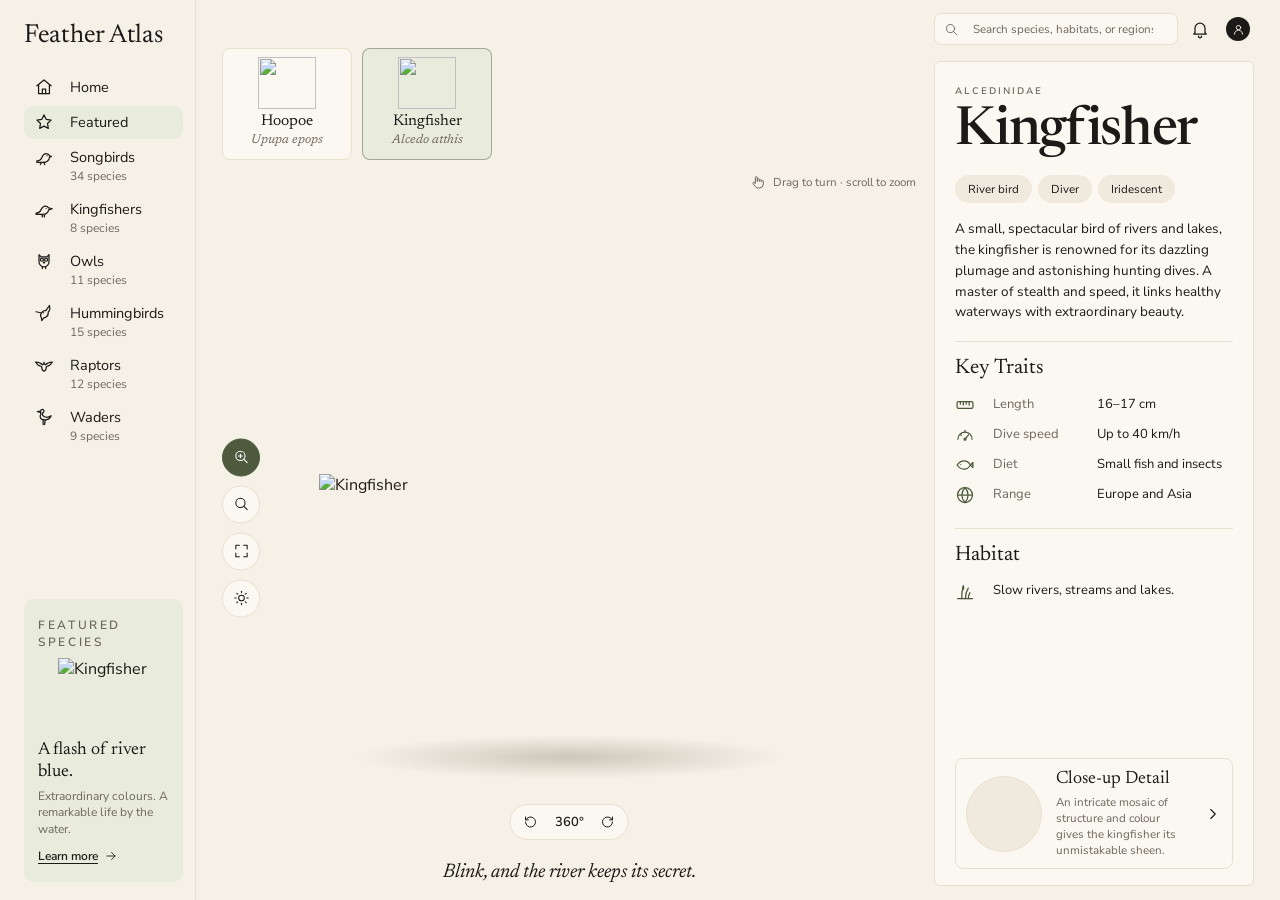
==== index.html @ 92226c31 "Add Feather Atlas: interactive 3D bird field guide hero Single standalone index.html with Hoopoe and" ====
<!doctype html>
<html lang="en">
<head>
<meta charset="utf-8">
<meta name="viewport" content="width=device-width, initial-scale=1, viewport-fit=cover">
<title>Feather Atlas</title>
<meta name="description" content="Feather Atlas — an interactive 3D field guide to the hoopoe and the kingfisher.">
<link rel="preconnect" href="https://fonts.googleapis.com">
<link rel="preconnect" href="https://fonts.gstatic.com" crossorigin>
<link rel="preconnect" href="https://d8j0ntlcm91z4.cloudfront.net" crossorigin>
<link rel="stylesheet" href="https://fonts.googleapis.com/css2?family=Newsreader:ital,opsz,wght@0,6..72,400;0,6..72,500;1,6..72,400&family=Nunito+Sans:opsz,wght@6..12,400;6..12,600;6..12,700&display=swap">
<script type="importmap">
{
  "imports": {
    "three": "https://cdn.jsdelivr.net/npm/three@0.170.0/build/three.module.js",
    "three/addons/": "https://cdn.jsdelivr.net/npm/three@0.170.0/examples/jsm/"
  }
}
</script>
<style>
:root{
  --bg:#f6f1e7; --panel:#fbf8f1; --line:#e7e0d1; --ink:#1b1a17; --muted:#6d685d;
  --sage:#4d5a3d; --sage-ink:#ffffff; --sage-tint:#e9ebdc; --chip:#efeadd; --shadow:60,48,28;
  --ease:cubic-bezier(.22,.8,.24,1);
  --serif:"Newsreader","Iowan Old Style",Georgia,serif;
  --sans:"Nunito Sans","Segoe UI",system-ui,sans-serif;
}
.hero[data-light="dusk"]{
  --bg:#14170f; --panel:#1b1f15; --line:#2d3324; --ink:#f2ecdf; --muted:#a8a392;
  --sage:#a9b98a; --sage-ink:#14170f; --sage-tint:#283020; --chip:#262b1d; --shadow:0,0,0;
}
*,*::before,*::after{box-sizing:border-box}
html,body{height:100%;margin:0}
body{
  overflow:hidden;background:var(--bg);color:var(--ink);font-family:var(--sans);
  -webkit-font-smoothing:antialiased;-moz-osx-font-smoothing:grayscale;text-rendering:optimizeLegibility;
  transition:background-color .6s;
}
body.dusk{background:#14170f}
h1,h2,h3,p,ul{margin:0}
button{font:inherit;color:inherit;background:none;border:0;padding:0;cursor:pointer;-webkit-tap-highlight-color:transparent}
a{color:inherit}
:focus-visible{outline:2px solid var(--sage);outline-offset:2px}
.sr-only{position:absolute;width:1px;height:1px;overflow:hidden;clip:rect(0 0 0 0);white-space:nowrap}
.ic{width:20px;height:20px;flex:none;fill:none;stroke:currentColor;stroke-width:1.5;stroke-linecap:round;stroke-linejoin:round}
.eyebrow{font-size:9.5px;letter-spacing:.22em;text-transform:uppercase;color:var(--muted);font-weight:600}

/* ---------- Hero grid ---------- */
.hero{
  position:relative;height:100vh;height:100dvh;overflow:hidden;
  display:grid;grid-template-columns:196px minmax(0,1fr) clamp(300px,27vw,356px);
  background:var(--bg);color:var(--ink);transition:background-color .6s,color .6s;
}
#gl{position:absolute;inset:0;width:100%;height:100%;display:block;z-index:5;pointer-events:none}

/* ---------- Sidebar ---------- */
.side{
  display:flex;flex-direction:column;min-height:0;overflow:hidden;
  padding:22px 12px 18px 24px;border-right:1px solid var(--line);
  transition:opacity .5s var(--ease),transform .5s var(--ease),border-color .6s;
}
.brand{font-family:var(--serif);font-size:26px;letter-spacing:-.01em;line-height:1.1;font-weight:400}
.nav{list-style:none;padding:0;margin:20px 0 12px;display:grid;gap:2px}
.nav button{
  display:flex;gap:16px;align-items:flex-start;width:100%;padding:7px 10px;border-radius:10px;
  font-size:14.5px;line-height:1.25;text-align:left;transition:background-color .2s;
}
.nav button:hover{background:var(--chip)}
.nav button[aria-current="page"]{background:var(--sage-tint)}
.nav .ic{margin-top:-1px}
.nav small{display:block;font-size:12px;color:var(--muted);margin-top:3px}
.feat{margin-top:auto;background:var(--sage-tint);border-radius:10px;padding:14px 14px 16px;transition:background-color .6s}
.feat img{display:block;width:92px;height:76px;object-fit:contain;margin:8px auto 6px}
.feat h3{font-family:var(--serif);font-weight:400;font-size:18px;line-height:1.2;margin-top:6px}
.feat p{font-size:12px;color:var(--muted);line-height:1.4;margin-top:4px}
.feat a{display:inline-flex;align-items:center;gap:6px;margin-top:10px;font-size:12px;font-weight:600;text-decoration:underline;text-underline-offset:3px}
.feat a .ic{width:14px;height:14px}

/* ---------- Centre ---------- */
.main{display:grid;grid-template-rows:auto minmax(0,1fr);padding:48px 18px 14px 26px;min-width:0;min-height:0}
.tabs{display:flex;gap:10px;transition:opacity .5s var(--ease),transform .5s var(--ease)}
.tab{
  width:130px;padding:8px 8px 11px;display:grid;justify-items:center;text-align:center;
  background:var(--panel);border:1px solid var(--line);border-radius:8px;
  transition:transform .3s var(--ease),background-color .6s,border-color .3s;
}
.tab:hover{transform:translateY(-2px)}
.tab img{width:58px;height:52px;object-fit:contain}
.tab .nm{font-family:var(--serif);font-size:15.5px;line-height:1.2;margin-top:4px}
.tab .lt{font-family:var(--serif);font-style:italic;font-size:12.5px;line-height:1.3;color:var(--muted)}
.tab[aria-selected="true"]{background:var(--sage-tint);border-color:color-mix(in srgb,var(--sage) 45%,transparent)}

#stage{
  position:relative;min-height:0;margin-top:10px;touch-action:none;cursor:grab;
  user-select:none;-webkit-user-select:none;
}
#stage.grabbing{cursor:grabbing}
.ground{
  position:absolute;left:50%;bottom:15%;width:min(62%,460px);height:44px;pointer-events:none;
  transform:translateX(-50%);background:radial-gradient(closest-side,rgba(var(--shadow),.22),transparent);
  transition:opacity .45s var(--ease),transform .45s var(--ease);
}
#stage.switching .ground{opacity:0;transform:translateX(-50%) scaleX(.4)}
.loader{
  position:absolute;left:50%;top:44%;transform:translate(-50%,-50%);display:grid;justify-items:center;gap:12px;
  font-size:12.5px;color:var(--muted);white-space:nowrap;opacity:0;transition:opacity .4s;pointer-events:none;
}
.loader.show{opacity:1}
.ring{width:30px;height:30px;border-radius:50%;border:1.5px solid var(--line);border-top-color:var(--sage);animation:spin 1s linear infinite}
@keyframes spin{to{transform:rotate(360deg)}}
.fallback{
  position:absolute;left:50%;top:44%;transform:translate(-50%,-50%);width:min(72%,520px);max-height:72%;
  object-fit:contain;display:none;pointer-events:none;
}
.fallback.show{display:block}
.hint{
  position:absolute;top:4px;right:0;z-index:6;display:flex;align-items:center;gap:7px;
  font-size:11.5px;color:var(--muted);pointer-events:none;transition:opacity .6s;
}
.hint .ic{width:16px;height:16px}
.hint.gone{opacity:0}
.rail{position:absolute;left:0;top:50%;transform:translateY(-50%);z-index:6;display:grid;gap:9px}
.rbtn{
  width:38px;height:38px;border-radius:50%;display:grid;place-items:center;
  background:var(--panel);border:1px solid var(--line);
  transition:background-color .25s,border-color .25s,color .25s,transform .15s;
}
.rbtn .ic{width:17px;height:17px}
.rbtn:hover{border-color:var(--sage)}
.rbtn:active{transform:scale(.92)}
.rbtn.on{background:var(--sage);border-color:var(--sage);color:var(--sage-ink)}
.turn{
  position:absolute;bottom:46px;left:50%;transform:translateX(-50%);z-index:6;
  display:flex;align-items:center;gap:2px;padding:3px 6px;font-size:13px;
  background:var(--panel);border:1px solid var(--line);border-radius:999px;
  transition:background-color .6s,border-color .6s;
}
.turn button{height:28px;min-width:28px;padding:0 6px;border-radius:999px;display:grid;place-items:center;transition:background-color .2s}
.turn button:hover{background:var(--chip)}
.turn .ic{width:16px;height:16px}
.turn .deg{font-weight:600;font-variant-numeric:tabular-nums;padding:0 8px}
.caption{
  position:absolute;bottom:0;left:50%;transform:translateX(-50%);z-index:6;width:max-content;max-width:100%;
  font-family:var(--serif);font-style:italic;font-size:clamp(16px,1.55vw,20px);line-height:1.3;
  text-align:center;text-wrap:balance;pointer-events:none;
}

/* ---------- Right column ---------- */
.info{
  display:grid;grid-template-rows:auto minmax(0,1fr);gap:16px;padding:13px 26px 14px 0;min-width:0;min-height:0;
  transition:opacity .5s var(--ease),transform .5s var(--ease);
}
.topbar{display:flex;align-items:center;gap:6px}
.mini-brand{display:none}
.search{
  flex:1;min-width:0;height:32px;display:flex;align-items:center;gap:8px;padding:0 10px 0 4px;
  background:var(--panel);border:1px solid var(--line);border-radius:8px;transition:background-color .6s,border-color .25s;
}
.search:focus-within{border-color:var(--sage)}
.search-btn{width:24px;height:24px;display:grid;place-items:center;color:var(--muted);flex:none;border-radius:50%}
.search-btn .ic{width:15px;height:15px}
.search input{flex:1;min-width:0;border:0;background:none;outline:none;font:inherit;font-size:11.5px;color:var(--ink)}
.search input::placeholder{color:var(--muted)}
.ibtn{width:32px;height:32px;flex:none;border-radius:50%;display:grid;place-items:center;transition:background-color .2s}
.ibtn:hover{background:var(--chip)}
.avatar{width:24px;height:24px;border-radius:50%;display:grid;place-items:center;background:var(--ink);color:var(--bg);transition:background-color .6s,color .6s}
.avatar .ic{width:15px;height:15px}

.card{
  display:flex;flex-direction:column;min-height:0;overflow-y:auto;overscroll-behavior:contain;
  scrollbar-width:thin;scrollbar-color:var(--line) transparent;
  background:var(--panel);border:1px solid var(--line);border-radius:6px;padding:22px 20px 16px;
  transition:background-color .6s,border-color .6s;
}
.card::-webkit-scrollbar{width:6px}
.card::-webkit-scrollbar-thumb{background:var(--line);border-radius:6px}
.card article{flex:1 0 auto;display:flex;flex-direction:column;outline:none}
.card h1{font-family:var(--serif);font-weight:500;font-size:clamp(40px,4.2vw,54px);line-height:1;letter-spacing:-.025em;margin-top:8px}
.tags{display:flex;flex-wrap:wrap;gap:6px;margin-top:16px}
.tags span{font-size:11.5px;padding:6px 13px;border-radius:999px;background:var(--chip);transition:background-color .6s}
.desc{font-size:13.5px;line-height:1.55;text-wrap:pretty;margin-top:16px}
.card h2{font-family:var(--serif);font-weight:400;font-size:21px;line-height:1.2;border-top:1px solid var(--line);padding-top:14px;margin:18px 0 8px}
.trait{display:grid;grid-template-columns:22px 88px 1fr;gap:16px;align-items:center;font-size:13px;line-height:1.35;padding:5px 0}
.trait .ic{color:var(--sage)}
.trait .lbl{color:var(--muted)}
.trait.habitat{grid-template-columns:22px 1fr;margin-bottom:18px}
.closeup{
  margin-top:auto;display:grid;grid-template-columns:76px 1fr 18px;gap:14px;align-items:center;width:100%;
  padding:10px;border:1px solid var(--line);border-radius:8px;text-align:left;
  transition:border-color .25s,background-color .25s;
}
.closeup:hover,.closeup[aria-pressed="true"]{border-color:var(--sage);background:var(--sage-tint)}
.lens{width:76px;height:76px;border-radius:50%;background-color:var(--chip);background-size:520%;background-repeat:no-repeat;border:1px solid var(--line)}
.closeup strong{display:block;font-family:var(--serif);font-weight:400;font-size:18px;line-height:1.2}
.closeup small{display:block;font-size:11.5px;line-height:1.4;color:var(--muted);margin-top:3px}
.closeup > .ic{width:18px;height:18px;transition:transform .4s var(--ease)}
.closeup[aria-pressed="true"] > .ic{transform:rotate(180deg)}

/* ---------- Focus mode ---------- */
.hero.focus .side{opacity:0;transform:translateX(-24px);pointer-events:none}
.hero.focus .info{opacity:0;transform:translateX(24px);pointer-events:none}
.hero.focus .tabs{opacity:0;transform:translateY(-16px);pointer-events:none}

/* ---------- Short desktop ---------- */
@media (max-height:620px) and (min-width:1101px){
  .side{padding-top:14px}
  .nav{margin:12px 0 8px}
  .nav button{padding:5px 10px}
  .main{padding-top:22px}
  .feat img,.feat p{display:none}
}

/* ---------- Tablet ---------- */
@media (max-width:1100px){
  .hero{grid-template-columns:minmax(0,1fr) clamp(280px,36vw,340px)}
  .side{display:none}
  .main{padding-left:20px}
}

/* ---------- Phone ---------- */
@media (max-width:760px){
  .hero{display:flex;flex-direction:column}
  .info{display:contents}
  .topbar{order:1;position:relative;padding:10px 14px 0;transition:opacity .5s var(--ease)}
  .mini-brand{display:block;margin-right:auto;font-family:var(--serif);font-size:21px;letter-spacing:-.01em;white-space:nowrap}
  .search{flex:none;width:32px;padding:0;justify-content:center;border-radius:50%}
  .search input{display:none}
  .topbar.search-open .search{position:absolute;top:10px;left:14px;right:14px;width:auto;z-index:8;justify-content:flex-start;padding:0 10px 0 4px;border-radius:8px}
  .topbar.search-open .search input{display:block}
  .main{order:2;flex:1;padding:10px 14px 6px}
  .tabs{display:grid;grid-template-columns:1fr 1fr}
  .tab{width:auto;grid-template-columns:44px minmax(0,1fr);column-gap:10px;justify-items:start;align-items:center;text-align:left;padding:6px 10px}
  .tab img{width:44px;height:40px;grid-row:span 2}
  .tab .nm{font-size:15px;margin-top:0;align-self:end}
  .tab .lt{font-size:12px;align-self:start}
  .rail{gap:7px}
  .rbtn{width:34px;height:34px}
  .turn{bottom:30px}
  .caption{font-size:15px}
  .hint{display:none}
  .ground{bottom:17%;height:30px}
  .card{
    order:3;position:relative;z-index:7;flex:none;max-height:40dvh;
    border-width:1px 0 0;border-radius:16px 16px 0 0;
    padding:14px 16px calc(14px + env(safe-area-inset-bottom));
    transition:max-height .5s var(--ease),padding .5s var(--ease),transform .5s var(--ease),opacity .4s,background-color .6s,border-color .6s;
  }
  .card h1{font-size:34px}
  .card h2{font-size:19px}
  .hero.focus .topbar{opacity:0;pointer-events:none}
  .hero.focus .card{max-height:0;padding-top:0;padding-bottom:0;transform:translateY(40px);opacity:0;pointer-events:none}
}

@media (prefers-reduced-motion:reduce){
  *,*::before,*::after{animation-duration:.001ms!important;animation-iteration-count:1!important;transition-duration:.001ms!important;transition-delay:0s!important}
}
</style>
</head>
<body>

<svg width="0" height="0" style="position:absolute" aria-hidden="true" focusable="false">
  <defs>
    <symbol id="i-home" viewBox="0 0 24 24"><path d="M3.5 10.5 12 3.5l8.5 7"/><path d="M5.5 9v11h13V9"/><path d="M10 20v-5.5h4V20"/></symbol>
    <symbol id="i-star" viewBox="0 0 24 24"><path d="m12 3.5 2.6 5.3 5.9.9-4.3 4.1 1 5.8L12 16.9l-5.2 2.7 1-5.8-4.3-4.1 5.9-.9z"/></symbol>
    <symbol id="i-songbird" viewBox="0 0 24 24"><path d="M3.5 16.5c3 0 5-1.6 6-4 .9-2.2 2.4-4.5 5.3-4.5 2 0 3.3 1.1 3.9 2.6L21 11.4l-2.3.8c-.4 3.6-3.5 6.3-7.7 6.3H3.5z"/><path d="M9 18.5 7.5 21"/><path d="m12 18.5.8 2.5"/><path d="M15.6 10.4h.01"/></symbol>
    <symbol id="i-kingfisher" viewBox="0 0 24 24"><path d="M2.5 17c2.6 0 4.6-1.1 5.6-3.4C9.2 11 11 8.6 13.8 8.6c1.6 0 2.9.8 3.6 2.1l4.6 1-4.4 1.4c-.6 3.2-3.3 5.4-7.4 5.4H2.5z"/><path d="M14.6 11.2h.01"/><path d="M10 19.5v2"/><path d="M12.5 19.5v2"/></symbol>
    <symbol id="i-owl" viewBox="0 0 24 24"><path d="M6 4.5 8.5 7h7L18 4.5V13a6 6 0 0 1-12 0z"/><circle cx="9.5" cy="10.5" r="1.8"/><circle cx="14.5" cy="10.5" r="1.8"/><path d="m11.2 13.4.8 1.1.8-1.1"/><path d="M10 21v-2"/><path d="M14 21v-2"/></symbol>
    <symbol id="i-humming" viewBox="0 0 24 24"><path d="M2.5 10.5 9 12"/><path d="M9 12c1-2.1 3-3.3 5.2-2.8L18.5 3c.9 3 .4 6-1.4 8.1.2 3.2-1.7 6-5.6 7l-2.2 3-.4-3.4C7.6 16.5 7.6 13.6 9 12z"/><path d="M11.5 11.6h.01"/></symbol>
    <symbol id="i-raptor" viewBox="0 0 24 24"><path d="M2 8.5c3.2 0 6.2 1.1 8.2 3.2L12 10.5l1.8 1.2c2-2.1 5-3.2 8.2-3.2-1.4 2.8-4 4.8-7 5.3l-1 4.2-2 1.5-2-1.5-1-4.2c-3-.5-5.6-2.5-7-5.3z"/><path d="M12 10.5V8.5"/></symbol>
    <symbol id="i-wader" viewBox="0 0 24 24"><path d="M8 4.8 4 5.6l4 .9"/><path d="M8 4.8a2 2 0 1 1 2.6 1.9c-1 1.6-.6 3.3 1 4.5 2.6 1.8 6 1.4 8.9-.7-1.2 3.3-3.9 5-7.5 5-3.3 0-5.6-1.8-5.6-4.3 0-1.6 1.2-2.7.6-4.4"/><path d="M11 15.5V21"/><path d="m13.5 15.8-.8 5.2"/></symbol>
    <symbol id="i-arrow" viewBox="0 0 24 24"><path d="M5 12h14"/><path d="m13 6 6 6-6 6"/></symbol>
    <symbol id="i-hand" viewBox="0 0 24 24"><path d="M8 13V5.5a1.5 1.5 0 0 1 3 0V11"/><path d="M11 10V8.5a1.5 1.5 0 0 1 3 0V11"/><path d="M14 10a1.5 1.5 0 0 1 3 0v1.5"/><path d="M17 11a1.5 1.5 0 0 1 3 0v4a6 6 0 0 1-6 6h-1.6a6 6 0 0 1-4.8-2.4l-3-4.1a1.5 1.5 0 0 1 2.3-1.9L8 14.5"/></symbol>
    <symbol id="i-zoomin" viewBox="0 0 24 24"><circle cx="10.5" cy="10.5" r="6.5"/><path d="m20 20-4.9-4.9"/><path d="M10.5 7.8v5.4"/><path d="M7.8 10.5h5.4"/></symbol>
    <symbol id="i-search" viewBox="0 0 24 24"><circle cx="10.5" cy="10.5" r="6.5"/><path d="m20 20-4.9-4.9"/></symbol>
    <symbol id="i-expand" viewBox="0 0 24 24"><path d="M4 9V4h5"/><path d="M15 4h5v5"/><path d="M20 15v5h-5"/><path d="M9 20H4v-5"/></symbol>
    <symbol id="i-sun" viewBox="0 0 24 24"><circle cx="12" cy="12" r="4"/><path d="M12 2.5v2"/><path d="M12 19.5v2"/><path d="M2.5 12h2"/><path d="M19.5 12h2"/><path d="m5.3 5.3 1.4 1.4"/><path d="m17.3 17.3 1.4 1.4"/><path d="m5.3 18.7 1.4-1.4"/><path d="m17.3 6.7 1.4-1.4"/></symbol>
    <symbol id="i-ccw" viewBox="0 0 24 24"><path d="M4.5 12a7.5 7.5 0 1 0 2.2-5.3L4.5 8.8"/><path d="M4.5 4.5v4.3h4.3"/></symbol>
    <symbol id="i-cw" viewBox="0 0 24 24"><path d="M19.5 12a7.5 7.5 0 1 1-2.2-5.3l2.2 2.1"/><path d="M19.5 4.5v4.3h-4.3"/></symbol>
    <symbol id="i-bell" viewBox="0 0 24 24"><path d="M6 16.5V11a6 6 0 0 1 12 0v5.5l1.5 1.5h-15z"/><path d="M10 20.5a2 2 0 0 0 4 0"/></symbol>
    <symbol id="i-user" viewBox="0 0 24 24"><circle cx="12" cy="9" r="3.5"/><path d="M5.5 19.5a6.5 6.5 0 0 1 13 0"/></symbol>
    <symbol id="i-ruler" viewBox="0 0 24 24"><rect x="2.5" y="8" width="19" height="8" rx="1.5"/><path d="M6.5 8v3"/><path d="M10 8v4"/><path d="M13.5 8v3"/><path d="M17 8v4"/></symbol>
    <symbol id="i-wing" viewBox="0 0 24 24"><path d="M3 17.5c4.3-.9 7.3-3.8 9.3-8.6C13.9 5.2 16.6 3.6 21 3c-.3 6.2-2.8 11.3-7.8 13.8-3.3 1.6-6.8 1.6-10.2.7z"/><path d="M8.5 16.2c2.6-1.2 5-3.4 6.8-6.6"/><path d="M12.5 15c1.5-1 2.8-2.4 3.8-4"/></symbol>
    <symbol id="i-fish" viewBox="0 0 24 24"><path d="M2.5 12c2.4-3.4 5.4-5 8.5-5s5.6 1.6 7.5 5c-1.9 3.4-4.4 5-7.5 5s-6.1-1.6-8.5-5z"/><path d="m18.5 12 3-3v6z"/><path d="M7 11.5h.01"/></symbol>
    <symbol id="i-globe" viewBox="0 0 24 24"><circle cx="12" cy="12" r="9"/><path d="M3 12h18"/><path d="M12 3c2.4 2.6 3.7 5.6 3.7 9s-1.3 6.4-3.7 9c-2.4-2.6-3.7-5.6-3.7-9S9.6 5.6 12 3z"/></symbol>
    <symbol id="i-gauge" viewBox="0 0 24 24"><path d="M3.5 17a8.5 8.5 0 1 1 17 0"/><path d="m12 17 4.2-5.2"/><circle cx="12" cy="17" r="1.2"/><path d="M6.5 11.5 7.6 12.4"/><path d="M12 6.5V8"/></symbol>
    <symbol id="i-reed" viewBox="0 0 24 24"><path d="M8 21c0-5.8.6-10.6 2-15"/><path d="M10 6c-.8 1.5-1.1 3-.8 4.5 1.1-.8 1.6-2.6.8-4.5z"/><path d="M12.5 21c0-4.8 1-8.6 3.4-12.5"/><path d="M16 21c0-2.6.6-4.7 2-7"/><path d="M3 21h18"/></symbol>
    <symbol id="i-chev" viewBox="0 0 24 24"><path d="m9 6 6 6-6 6"/></symbol>
  </defs>
</svg>

<main class="hero" id="hero" data-light="day">
  <canvas id="gl" aria-hidden="true"></canvas>

  <aside class="side" aria-label="Field guide sections">
    <div class="brand">Feather Atlas</div>
    <nav aria-label="Bird groups">
      <ul class="nav">
        <li><button type="button"><svg class="ic" aria-hidden="true"><use href="#i-home"/></svg><span>Home</span></button></li>
        <li><button type="button" aria-current="page"><svg class="ic" aria-hidden="true"><use href="#i-star"/></svg><span>Featured</span></button></li>
        <li><button type="button"><svg class="ic" aria-hidden="true"><use href="#i-songbird"/></svg><span>Songbirds<small>34 species</small></span></button></li>
        <li><button type="button"><svg class="ic" aria-hidden="true"><use href="#i-kingfisher"/></svg><span>Kingfishers<small>8 species</small></span></button></li>
        <li><button type="button"><svg class="ic" aria-hidden="true"><use href="#i-owl"/></svg><span>Owls<small>11 species</small></span></button></li>
        <li><button type="button"><svg class="ic" aria-hidden="true"><use href="#i-humming"/></svg><span>Hummingbirds<small>15 species</small></span></button></li>
        <li><button type="button"><svg class="ic" aria-hidden="true"><use href="#i-raptor"/></svg><span>Raptors<small>12 species</small></span></button></li>
        <li><button type="button"><svg class="ic" aria-hidden="true"><use href="#i-wader"/></svg><span>Waders<small>9 species</small></span></button></li>
      </ul>
    </nav>
    <div class="feat">
      <p class="eyebrow">Featured species</p>
      <img id="featImg" src="" alt="" width="92" height="76" decoding="async">
      <h3 id="featTitle"></h3>
      <p id="featText"></p>
      <a href="#detail" id="learnMore">Learn more <svg class="ic" aria-hidden="true"><use href="#i-arrow"/></svg></a>
    </div>
  </aside>

  <section class="main" aria-label="Specimen viewer">
    <div class="tabs" role="tablist" aria-label="Featured birds" id="tabs"></div>
    <div id="stage" tabindex="0" role="group" aria-roledescription="3D specimen viewer"
         aria-label="3D bird model. Drag or use the arrow keys to turn it, scroll, pinch or press plus and minus to zoom, double-click or press 0 to reset the view.">
      <div class="ground" aria-hidden="true"></div>
      <div class="loader" id="loader" role="status"><span class="ring" aria-hidden="true"></span><span>Preparing the specimen…</span></div>
      <img class="fallback" id="fallback" src="" alt="">
      <div class="hint" id="hint" aria-hidden="true"><svg class="ic"><use href="#i-hand"/></svg>Drag to turn · scroll to zoom</div>
      <div class="rail">
        <button type="button" class="rbtn" id="zin" aria-label="Zoom in" aria-pressed="true"><svg class="ic" aria-hidden="true"><use href="#i-zoomin"/></svg></button>
        <button type="button" class="rbtn" id="zout" aria-label="Zoom out" aria-pressed="false"><svg class="ic" aria-hidden="true"><use href="#i-search"/></svg></button>
        <button type="button" class="rbtn" id="expand" aria-label="Expand specimen view" aria-pressed="false"><svg class="ic" aria-hidden="true"><use href="#i-expand"/></svg></button>
        <button type="button" class="rbtn" id="light" aria-label="Dusk lighting" aria-pressed="false"><svg class="ic" aria-hidden="true"><use href="#i-sun"/></svg></button>
      </div>
      <div class="turn" role="group" aria-label="Turn the specimen">
        <button type="button" id="turnL" aria-label="Turn left 90 degrees"><svg class="ic" aria-hidden="true"><use href="#i-ccw"/></svg></button>
        <button type="button" id="turn360" class="deg" aria-label="Spin a full 360 degrees">360°</button>
        <button type="button" id="turnR" aria-label="Turn right 90 degrees"><svg class="ic" aria-hidden="true"><use href="#i-cw"/></svg></button>
      </div>
      <p class="caption" id="caption"></p>
    </div>
  </section>

  <section class="info" aria-label="Species details">
    <div class="topbar" id="topbar">
      <span class="mini-brand">Feather Atlas</span>
      <div class="search" role="search">
        <button type="button" class="search-btn" id="searchBtn" aria-label="Search"><svg class="ic" aria-hidden="true"><use href="#i-search"/></svg></button>
        <input id="q" type="search" placeholder="Search species, habitats, or regions…" aria-label="Search species, habitats, or regions" autocomplete="off">
      </div>
      <button type="button" class="ibtn" aria-label="Notifications"><svg class="ic" aria-hidden="true"><use href="#i-bell"/></svg></button>
      <button type="button" class="ibtn" aria-label="Account"><span class="avatar"><svg class="ic" aria-hidden="true"><use href="#i-user"/></svg></span></button>
    </div>
    <div class="card" id="card">
      <article id="detail" aria-live="polite" tabindex="-1"></article>
    </div>
  </section>
</main>

<script type="module">
const CDN = 'https://d8j0ntlcm91z4.cloudfront.net/user_38xzZboKViGWJOttwIXH07lWA1P/';
const BIRDS = [
  {
    name: 'Hoopoe', latin: 'Upupa epops', family: 'Upupidae',
    tags: ['Ground forager', 'Crested', 'Migrant'],
    desc: 'Unmistakable in cinnamon, black and white, the hoopoe walks open ground probing for grubs with its long curved bill. It lifts its crest into a fan when it lands or takes fright, and flies on broad wings with a loose, butterfly-like beat.',
    traits: [['ruler', 'Length', '25–29 cm'], ['wing', 'Wingspan', '44–48 cm'], ['fish', 'Diet', 'Insects, larvae and grubs'], ['globe', 'Range', 'Europe, Asia and Africa']],
    habitat: 'Orchards, vineyards and dry grassland.',
    caption: 'A crown raised, and the orchard takes notice.',
    closeup: 'Every crest feather ends in a black tip, so the raised fan reads like a row of signal flags.',
    lens: '62% 22%',
    featTitle: 'A crown of cinnamon.',
    featText: 'Bold bars on broad wings. A call you hear before you see it.',
    png: CDN + 'hf_20261004_073256_21ed095c-d038-4ab5-87b7-b44e527ec449.png',
    glb: CDN + 'hf_20261004_073347_06b339a7-70bc-4ecd-9e72-1a4143264da9.glb',
  },
  {
    name: 'Kingfisher', latin: 'Alcedo atthis', family: 'Alcedinidae',
    tags: ['River bird', 'Diver', 'Iridescent'],
    desc: 'A small, spectacular bird of rivers and lakes, the kingfisher is renowned for its dazzling plumage and astonishing hunting dives. A master of stealth and speed, it links healthy waterways with extraordinary beauty.',
    traits: [['ruler', 'Length', '16–17 cm'], ['gauge', 'Dive speed', 'Up to 40 km/h'], ['fish', 'Diet', 'Small fish and insects'], ['globe', 'Range', 'Europe and Asia']],
    habitat: 'Slow rivers, streams and lakes.',
    caption: 'Blink, and the river keeps its secret.',
    closeup: 'An intricate mosaic of structure and colour gives the kingfisher its unmistakable sheen.',
    lens: '24% 30%',
    featTitle: 'A flash of river blue.',
    featText: 'Extraordinary colours. A remarkable life by the water.',
    png: CDN + 'hf_20261004_073256_f9e3e60d-acdc-4925-b393-c4ce14b28711.png',
    glb: CDN + 'hf_20261004_073345_12721630-c589-442f-8884-e4a445cd8980.glb',
  },
];

const $ = (s) => document.querySelector(s);
const hero = $('#hero'), stage = $('#stage'), article = $('#detail'), tabsEl = $('#tabs');
const loaderEl = $('#loader'), fallbackEl = $('#fallback'), hintEl = $('#hint'), captionEl = $('#caption');
const zinBtn = $('#zin'), zoutBtn = $('#zout'), expandBtn = $('#expand'), lightBtn = $('#light');
const reduceMQ = matchMedia('(prefers-reduced-motion: reduce)');
const reduced = () => reduceMQ.matches;
const EASE = 'cubic-bezier(.22,.8,.24,1)';
const DUR = 780;
const icon = (id) => `<svg class="ic" aria-hidden="true"><use href="#i-${id}"></use></svg>`;

let active = 1;
const S = {
  W: 1, H: 1, stageW: 1, cx: 0, cy: 0, px: 300, tcx: 0, tcy: 0, tpx: 300, measured: false,
  zoom: 1, zoomT: 1, vel: { x: 0, y: 0 }, turnQ: 0, pitchQ: 0, resetting: false, dragging: false,
  lastInteract: performance.now(), idle: 0, focus: false, dusk: false, transition: null,
};

/* ---------------- Content ---------------- */
tabsEl.innerHTML = BIRDS.map((b, i) => `
  <button type="button" class="tab" role="tab" id="tab-${i}" aria-controls="detail" aria-selected="${i === active}" tabindex="${i === active ? 0 : -1}">
    <img src="${b.png}" alt="" width="58" height="52" decoding="async"><span class="nm">${b.name}</span><span class="lt">${b.latin}</span>
  </button>`).join('');
const tabs = [...tabsEl.querySelectorAll('.tab')];

function renderInfo(i) {
  const b = BIRDS[i];
  article.setAttribute('aria-labelledby', `tab-${i}`);
  article.innerHTML = `
    <p class="eyebrow">${b.family}</p>
    <h1>${b.name}</h1>
    <div class="tags">${b.tags.map((t) => `<span>${t}</span>`).join('')}</div>
    <p class="desc">${b.desc}</p>
    <h2>Key Traits</h2>
    ${b.traits.map(([ic, l, v]) => `<div class="trait">${icon(ic)}<span class="lbl">${l}</span><span>${v}</span></div>`).join('')}
    <h2>Habitat</h2>
    <div class="trait habitat">${icon('reed')}<span>${b.habitat}</span></div>
    <button type="button" class="closeup" aria-pressed="${S.zoomT > 2.2}">
      <span class="lens" style="background-image:url('${b.png}');background-position:${b.lens}" aria-hidden="true"></span>
      <span><strong>Close-up Detail</strong><small>${b.closeup}</small></span>
      ${icon('chev')}
    </button>`;
  captionEl.textContent = b.caption;
  $('#featImg').src = b.png;
  $('#featImg').alt = b.name;
  $('#featTitle').textContent = b.featTitle;
  $('#featText').textContent = b.featText;
}

let swapToken = 0;
function swapInfo(i) {
  const tok = ++swapToken;
  if (reduced()) { renderInfo(i); syncButtons(); return; }
  for (const k of article.children) {
    k.getAnimations().forEach((a) => a.cancel());
    k.animate([{ opacity: 1, transform: 'none' }, { opacity: 0, transform: 'translateY(-6px)' }], { duration: 200, easing: 'ease-in', fill: 'forwards' });
  }
  captionEl.animate([{ opacity: 1 }, { opacity: 0 }], { duration: 200, easing: 'ease-in', fill: 'forwards' });
  setTimeout(() => {
    if (tok !== swapToken) return;
    renderInfo(i);
    syncButtons();
    [...article.children].forEach((k, n) => k.animate(
      [{ opacity: 0, transform: 'translateY(12px)' }, { opacity: 1, transform: 'none' }],
      { duration: 600, delay: n * 45, easing: EASE, fill: 'backwards' }));
    captionEl.getAnimations().forEach((a) => a.cancel());
    captionEl.animate([{ opacity: 0, transform: 'translate(-50%, 12px)' }, { opacity: 1, transform: 'translate(-50%, 0)' }], { duration: 600, easing: EASE });
  }, 200);
}

/* ---------------- UI state ---------------- */
function syncButtons() {
  const zi = S.zoomT >= 1;
  zinBtn.classList.toggle('on', zi); zinBtn.setAttribute('aria-pressed', zi);
  zoutBtn.classList.toggle('on', !zi); zoutBtn.setAttribute('aria-pressed', !zi);
  const cu = article.querySelector('.closeup');
  if (cu) cu.setAttribute('aria-pressed', S.zoomT > 2.2);
}
function setZoom(z) { S.zoomT = Math.min(3.4, Math.max(0.55, z)); syncButtons(); }
function interact() { S.lastInteract = performance.now(); hintEl.classList.add('gone'); }
function resetView() { S.resetting = true; S.turnQ = 0; S.pitchQ = 0; S.vel.x = S.vel.y = 0; setZoom(1); }

let glFailed = false, ready = false, rigs = null;
function updateStageUI() {
  const r = rigs && rigs[active];
  const failed = glFailed || (r && r.failed);
  const loading = !failed && (!r || !r.loaded);
  loaderEl.classList.toggle('show', loading);
  fallbackEl.classList.toggle('show', !!failed);
  if (failed) { fallbackEl.src = BIRDS[active].png; fallbackEl.alt = BIRDS[active].name; }
}

function measure() {
  const hr = hero.getBoundingClientRect(), sr = stage.getBoundingClientRect();
  S.W = Math.max(1, hr.width); S.H = Math.max(1, hr.height); S.stageW = Math.max(1, sr.width);
  if (S.focus) {
    S.tcx = S.W / 2; S.tcy = S.H * 0.5; S.tpx = Math.min(S.W * 0.5, S.H * 0.6) * 1.16;
  } else {
    S.tcx = sr.left - hr.left + sr.width / 2;
    S.tcy = sr.top - hr.top + sr.height * 0.44;
    S.tpx = Math.min(sr.width * 0.5, sr.height * 0.6) * 1.16;
  }
  S.tpx = Math.max(40, S.tpx);
  if (!S.measured) { S.cx = S.tcx; S.cy = S.tcy; S.px = S.tpx; S.measured = true; }
  if (onResize3D) onResize3D();
}
let onResize3D = null;

/* ---------------- Tabs ---------------- */
function select(i) {
  if (i === active) return;
  const prev = active, dir = Math.sign(i - prev);
  active = i;
  tabs.forEach((t, n) => { t.setAttribute('aria-selected', n === i); t.tabIndex = n === i ? 0 : -1; });
  S.turnQ = 0; S.pitchQ = 0; S.vel.x = S.vel.y = 0; S.resetting = false;
  setZoom(1);
  interact();
  swapInfo(i);
  if (ready) {
    const out = rigs[prev], inc = rigs[i];
    inc.spin.quaternion.copy(HOME);
    if (reduced()) { S.transition = null; stage.classList.remove('switching'); }
    else {
      const now = performance.now();
      S.transition = { from: prev, to: i, dir, outStart: now, inStart: inc.loaded || inc.failed ? now : null, bs: out.sc ?? 1, bx: out.x ?? 0, by: out.yaw ?? 0 };
      stage.classList.add('switching');
    }
    load(i);
  }
  updateStageUI();
}
tabs.forEach((t, n) => t.addEventListener('click', () => select(n)));
tabsEl.addEventListener('keydown', (e) => {
  const k = e.key; let n;
  if (k === 'ArrowRight') n = (active + 1) % tabs.length;
  else if (k === 'ArrowLeft') n = (active - 1 + tabs.length) % tabs.length;
  else if (k === 'Home') n = 0;
  else if (k === 'End') n = tabs.length - 1;
  else return;
  e.preventDefault(); select(n); tabs[n].focus();
});

/* ---------------- Controls ---------------- */
zinBtn.addEventListener('click', () => { interact(); setZoom(S.zoomT * 1.35); });
zoutBtn.addEventListener('click', () => { interact(); setZoom(S.zoomT / 1.35); });
function setFocus(on) {
  S.focus = on; hero.classList.toggle('focus', on); expandBtn.classList.toggle('on', on);
  expandBtn.setAttribute('aria-pressed', on); measure();
}
expandBtn.addEventListener('click', () => { interact(); setFocus(!S.focus); });
lightBtn.addEventListener('click', () => {
  interact(); S.dusk = !S.dusk;
  hero.dataset.light = S.dusk ? 'dusk' : 'day';
  document.body.classList.toggle('dusk', S.dusk);
  lightBtn.classList.toggle('on', S.dusk); lightBtn.setAttribute('aria-pressed', S.dusk);
});
$('#turnL').addEventListener('click', () => { interact(); S.resetting = false; S.turnQ -= Math.PI / 2; });
$('#turnR').addEventListener('click', () => { interact(); S.resetting = false; S.turnQ += Math.PI / 2; });
$('#turn360').addEventListener('click', () => { interact(); S.resetting = false; S.turnQ += Math.PI * 2; });
article.addEventListener('click', (e) => {
  if (!e.target.closest('.closeup')) return;
  interact(); setZoom(S.zoomT > 2.2 ? 1 : 2.6);
});
$('#learnMore').addEventListener('click', (e) => {
  e.preventDefault();
  if (S.focus) setFocus(false);
  $('#card').scrollTo({ top: 0, behavior: reduced() ? 'auto' : 'smooth' });
  article.focus({ preventScroll: true });
});
const topbar = $('#topbar'), q = $('#q');
const phoneMQ = matchMedia('(max-width: 760px)');
$('#searchBtn').addEventListener('click', () => {
  if (phoneMQ.matches) {
    const open = !topbar.classList.contains('search-open');
    topbar.classList.toggle('search-open', open);
    if (open) q.focus({ preventScroll: true });
  } else q.focus({ preventScroll: true });
});
q.addEventListener('blur', () => { if (!q.value) topbar.classList.remove('search-open'); });
document.addEventListener('keydown', (e) => {
  if (e.key !== 'Escape') return;
  if (topbar.classList.contains('search-open')) { topbar.classList.remove('search-open'); return; }
  if (S.focus) { setFocus(false); expandBtn.focus({ preventScroll: true }); }
});

/* Stage: pointer / wheel / keyboard */
const pointers = new Map();
let pinchDist = 0, lastMoveT = 0;
const pDist = () => { const [a, b] = [...pointers.values()]; return Math.hypot(a.x - b.x, a.y - b.y); };
stage.addEventListener('pointerdown', (e) => {
  if (e.target.closest('button')) return;
  if (e.pointerType === 'mouse' && e.button !== 0) return;
  try { stage.setPointerCapture(e.pointerId); } catch {}
  pointers.set(e.pointerId, { x: e.clientX, y: e.clientY });
  interact();
  S.resetting = false; S.vel.x = S.vel.y = 0;
  if (pointers.size === 2) pinchDist = pDist();
  S.dragging = pointers.size === 1;
  stage.classList.add('grabbing');
});
stage.addEventListener('pointermove', (e) => {
  const p = pointers.get(e.pointerId);
  if (!p) return;
  const dx = e.clientX - p.x, dy = e.clientY - p.y;
  p.x = e.clientX; p.y = e.clientY;
  interact();
  if (pointers.size >= 2) {
    const d = pDist();
    if (pinchDist > 0 && d > 0) setZoom(S.zoomT * d / pinchDist);
    pinchDist = d;
    return;
  }
  const k = Math.PI / Math.max(260, S.px * 1.6);
  rotateWorld(dx * k, dy * k);
  const dtm = Math.max(8, e.timeStamp - lastMoveT) / 1000;
  lastMoveT = e.timeStamp;
  const vx = Math.max(-14, Math.min(14, dx * k / dtm)), vy = Math.max(-14, Math.min(14, dy * k / dtm));
  S.vel.x += (vx - S.vel.x) * 0.6; S.vel.y += (vy - S.vel.y) * 0.6;
});
function endPointer(e) {
  if (!pointers.delete(e.pointerId)) return;
  if (pointers.size === 0) {
    S.dragging = false; stage.classList.remove('grabbing');
    if (performance.now() - lastMoveT > 90) S.vel.x = S.vel.y = 0;
  } else if (pointers.size === 1) { pinchDist = 0; S.dragging = true; S.vel.x = S.vel.y = 0; lastMoveT = performance.now(); }
}
stage.addEventListener('pointerup', endPointer);
stage.addEventListener('pointercancel', endPointer);
stage.addEventListener('lostpointercapture', endPointer);
stage.addEventListener('wheel', (e) => {
  e.preventDefault(); interact();
  const dy = e.deltaY * (e.deltaMode === 1 ? 16 : e.deltaMode === 2 ? 400 : 1);
  setZoom(S.zoomT * Math.exp(-dy * (e.ctrlKey ? 0.01 : 0.0016)));
}, { passive: false });
stage.addEventListener('dblclick', (e) => { if (e.target.closest('button')) return; interact(); resetView(); });
stage.addEventListener('keydown', (e) => {
  if (e.target !== stage || e.metaKey || e.altKey) return;
  const k = e.key; let handled = true;
  if (k === 'ArrowLeft') S.turnQ -= 0.18;
  else if (k === 'ArrowRight') S.turnQ += 0.18;
  else if (k === 'ArrowUp') S.pitchQ -= 0.18;
  else if (k === 'ArrowDown') S.pitchQ += 0.18;
  else if (k === '+' || k === '=') setZoom(S.zoomT * 1.2);
  else if (k === '-' || k === '_') setZoom(S.zoomT / 1.2);
  else if (k === '0') { interact(); resetView(); e.preventDefault(); return; }
  else handled = false;
  if (handled) { e.preventDefault(); interact(); S.resetting = false; }
});

/* ---------------- Initial paint ---------------- */
renderInfo(active);
syncButtons();
measure();
updateStageUI();
const ro = new ResizeObserver(() => measure());
ro.observe(hero); ro.observe(stage);
addEventListener('resize', measure);
document.fonts?.ready.then(measure);

/* ---------------- 3D ---------------- */
let THREE, HOME, rotateWorld = () => {}, load = () => Promise.resolve(false);

async function init3D() {
  THREE = await import('three');
  const [{ GLTFLoader }, { DRACOLoader }, { MeshoptDecoder }, { RoomEnvironment }] = await Promise.all([
    import('three/addons/loaders/GLTFLoader.js'),
    import('three/addons/loaders/DRACOLoader.js'),
    import('three/addons/libs/meshopt_decoder.module.js'),
    import('three/addons/environments/RoomEnvironment.js'),
  ]);

  const canvas = $('#gl');
  const renderer = new THREE.WebGLRenderer({ canvas, alpha: true, antialias: true });
  renderer.setPixelRatio(Math.min(devicePixelRatio, 2));
  renderer.outputColorSpace = THREE.SRGBColorSpace;
  renderer.toneMapping = THREE.NeutralToneMapping;
  renderer.toneMappingExposure = 1.05;
  renderer.setClearColor(0x000000, 0);

  const scene = new THREE.Scene();
  const pmrem = new THREE.PMREMGenerator(renderer);
  scene.environment = pmrem.fromScene(new RoomEnvironment(), 0.04).texture;
  scene.environmentIntensity = 0.95;
  pmrem.dispose();

  const FOV = 26, TAN = Math.tan(THREE.MathUtils.degToRad(FOV / 2));
  const camera = new THREE.PerspectiveCamera(FOV, 1, 0.01, 100);
  camera.lookAt(0, 0, -1);

  const key = new THREE.DirectionalLight(0xfff4e2, 1.6); key.position.set(2.5, 4, 5);
  const rim = new THREE.DirectionalLight(0xbfd8ff, 0.5); rim.position.set(-4, 2, -3);
  scene.add(key, rim);

  const DAY = { env: 0.95, key: 1.6, keyColor: new THREE.Color(0xfff4e2), rim: 0.5, exp: 1.05 };
  const DUSK = { env: 0.28, key: 2.6, keyColor: new THREE.Color(0xffc98a), rim: 1.9, exp: 1.0 };
  const cur = { env: 0.95, key: 1.6, rim: 0.5, exp: 1.05 };

  HOME = new THREE.Quaternion().setFromEuler(new THREE.Euler(0.12, 0.75, 0, 'YXZ'));
  const AX_Y = new THREE.Vector3(0, 1, 0), AX_X = new THREE.Vector3(1, 0, 0);
  const qa = new THREE.Quaternion(), qb = new THREE.Quaternion();
  const rotate = (spin, ay, ax) => {
    if (ay) spin.quaternion.premultiply(qa.setFromAxisAngle(AX_Y, ay));
    if (ax) spin.quaternion.premultiply(qb.setFromAxisAngle(AX_X, ax));
    spin.quaternion.normalize();
  };
  rotateWorld = (ay, ax) => rotate(rigs[active].spin, ay, ax);

  rigs = BIRDS.map(() => {
    const pivot = new THREE.Group(), spin = new THREE.Group(), holder = new THREE.Group();
    pivot.add(spin); spin.add(holder); spin.quaternion.copy(HOME);
    pivot.visible = false; scene.add(pivot);
    return { pivot, spin, holder, loaded: false, failed: false, promise: null, sc: 1, x: 0, yaw: 0 };
  });

  const draco = new DRACOLoader().setDecoderPath('https://www.gstatic.com/draco/versioned/decoders/1.5.7/');
  const gltfLoader = new GLTFLoader().setDRACOLoader(draco).setMeshoptDecoder(MeshoptDecoder);
  const maxAniso = renderer.capabilities.getMaxAnisotropy();

  const onLoaded = (i) => {
    const now = performance.now(), tr = S.transition;
    if (tr && tr.to === i && tr.inStart == null) tr.inStart = now;
    else if (i === active && !tr && rigs[i].loaded && !reduced()) {
      // first appearance: grow in with the same overshoot as a tab switch
      S.transition = { from: -1, to: i, dir: 0, outStart: now - DUR, inStart: now, bs: 0, bx: 0, by: 0 };
      stage.classList.add('switching');
    }
    updateStageUI();
  };

  load = (i) => {
    const r = rigs[i];
    if (r.promise) return r.promise;
    r.promise = new Promise((resolve) => {
      gltfLoader.load(BIRDS[i].glb, (gltf) => {
        const model = gltf.scene;
        model.updateMatrixWorld(true);
        const sphere = new THREE.Box3().setFromObject(model).getBoundingSphere(new THREE.Sphere());
        model.position.sub(sphere.center);
        r.holder.scale.setScalar(1 / (sphere.radius || 1));
        model.traverse((o) => {
          if (!o.isMesh) return;
          o.frustumCulled = false;
          (Array.isArray(o.material) ? o.material : [o.material]).forEach((m) => {
            if (m && m.map) { m.map.anisotropy = maxAniso; m.map.needsUpdate = true; }
          });
        });
        r.holder.add(model);
        r.loaded = true;
        resolve(true); onLoaded(i);
      }, undefined, (err) => {
        console.warn('Feather Atlas: model failed to load', BIRDS[i].name, err);
        r.failed = true;
        resolve(false); onLoaded(i);
      });
    });
    return r.promise;
  };

  onResize3D = () => {
    const w = Math.round(S.W), h = Math.round(S.H);
    const size = renderer.getSize(new THREE.Vector2());
    if (size.x !== w || size.y !== h) renderer.setSize(w, h, false);
  };
  onResize3D();
  ready = true;

  rigs[active].spin.quaternion.copy(HOME);
  updateStageUI();
  const first = active;
  load(first).then(() => load(1 - first));

  let last = performance.now();
  const frame = (now) => {
    requestAnimationFrame(frame);
    const dt = Math.min(0.05, Math.max(0, (now - last) / 1000)); last = now;
    const t = now / 1000, rm = reduced();

    const kf = 1 - Math.exp(-dt * 7);
    S.cx += (S.tcx - S.cx) * kf; S.cy += (S.tcy - S.cy) * kf; S.px += (S.tpx - S.px) * kf;
    S.zoom += (S.zoomT - S.zoom) * (1 - Math.exp(-dt * 6));

    const r = rigs[active];
    if (!S.dragging) {
      if (Math.abs(S.vel.x) + Math.abs(S.vel.y) > 1e-4) {
        rotate(r.spin, S.vel.x * dt, S.vel.y * dt);
        const d = Math.exp(-dt * 4.5); S.vel.x *= d; S.vel.y *= d;
      } else S.vel.x = S.vel.y = 0;
    }
    if (S.turnQ) {
      let s = S.turnQ * (1 - Math.exp(-dt * 4.2));
      if (Math.abs(S.turnQ - s) < 1e-4) s = S.turnQ;
      rotate(r.spin, s, 0); S.turnQ -= s;
    }
    if (S.pitchQ) {
      let s = S.pitchQ * (1 - Math.exp(-dt * 4.2));
      if (Math.abs(S.pitchQ - s) < 1e-4) s = S.pitchQ;
      rotate(r.spin, 0, s); S.pitchQ -= s;
    }
    if (S.resetting) {
      r.spin.quaternion.slerp(HOME, 1 - Math.exp(-dt * 6));
      if (r.spin.quaternion.angleTo(HOME) < 1e-3) { r.spin.quaternion.copy(HOME); S.resetting = false; }
    }

    const quiet = !rm && !S.dragging && now - S.lastInteract > 1800;
    S.idle = quiet ? Math.min(1, S.idle + dt / 1.5) : Math.max(0, S.idle - dt / 0.6);
    const ia = S.idle * S.idle * (3 - 2 * S.idle);
    const swayY = Math.sin(t * 0.55) * 0.16 * ia, swayX = Math.sin(t * 0.9) * 0.03 * ia;

    const slide = S.stageW * 0.95 / Math.max(1, S.px);
    const tr = S.transition;
    rigs.forEach((rg, i) => {
      let sc = 1, x = 0, yaw = 0, vis = i === active;
      if (tr) {
        if (i === tr.from) {
          const p = Math.min(1, (now - tr.outStart) / (DUR * 0.6)), e = p * p * p;
          sc = tr.bs * (1 - e); x = tr.bx - tr.dir * e * slide; yaw = tr.by - tr.dir * e * 1.4; vis = p < 1;
        } else if (i === tr.to) {
          if (tr.inStart == null) vis = false;
          else {
            const p = Math.min(1, Math.max(0, (now - tr.inStart) / DUR));
            const e = 1 - Math.pow(1 - p, 3), q = p - 1;
            const ob = 1 + 2.2 * q * q * q + 1.2 * q * q;
            sc = ob * (0.25 + 0.75 * e); x = tr.dir * (1 - e) * slide; yaw = tr.dir * (1 - e) * 1.6;
          }
        } else vis = false;
      }
      rg.sc = sc; rg.x = x; rg.yaw = yaw;
      rg.pivot.visible = vis && rg.loaded;
      rg.pivot.position.set(x, rm ? 0 : Math.sin(t * 1.3 + i) * 0.028, 0);
      rg.pivot.rotation.set(swayX, swayY + yaw, 0);
      rg.pivot.scale.setScalar(Math.max(1e-4, sc));
    });
    if (tr && now - tr.outStart >= DUR * 0.6 && tr.inStart != null && now - tr.inStart >= DUR) {
      S.transition = null; stage.classList.remove('switching');
    }

    const L = S.dusk ? DUSK : DAY, kl = 1 - Math.exp(-dt * 4);
    cur.env += (L.env - cur.env) * kl; cur.key += (L.key - cur.key) * kl;
    cur.rim += (L.rim - cur.rim) * kl; cur.exp += (L.exp - cur.exp) * kl;
    scene.environmentIntensity = cur.env;
    key.intensity = cur.key; key.color.lerp(L.keyColor, kl);
    rim.intensity = cur.rim;
    renderer.toneMappingExposure = cur.exp;

    const z = S.H / (2 * TAN * S.px * S.zoom);
    camera.position.set(0, 0, z);
    camera.near = Math.max(0.01, z * 0.05); camera.far = z + 20;
    camera.aspect = S.W / S.H;
    camera.setViewOffset(S.W, S.H, S.W / 2 - S.cx, S.H / 2 - S.cy, S.W, S.H);
    camera.updateProjectionMatrix();
    renderer.render(scene, camera);
  };
  requestAnimationFrame(frame);
}

init3D().catch((err) => {
  console.warn('Feather Atlas: 3D unavailable, showing illustrations instead.', err);
  glFailed = true; ready = false;
  updateStageUI();
});
</script>
</body>
</html>
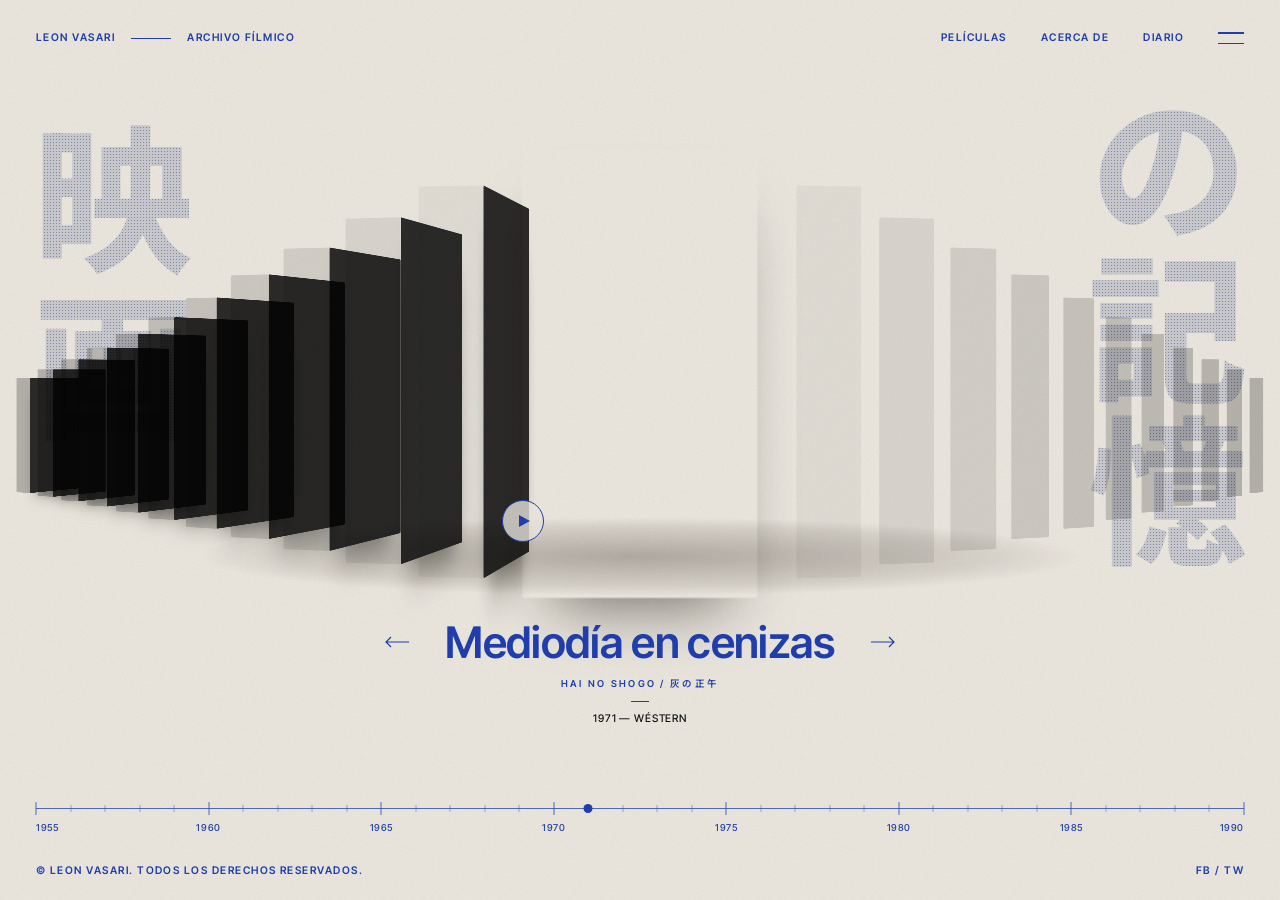
==== commit fbc2feca: "Add Leon Vasari curved VHS film archive (Spanish) Single-file hero with a curved 3D VHS shelf, halft" ====
--- a/index.html
+++ b/index.html
@@ -1,850 +1,654 @@
 <!doctype html>
-<html lang="en">
+<html lang="es">
 <head>
 <meta charset="utf-8">
 <meta name="viewport" content="width=device-width, initial-scale=1, viewport-fit=cover">
-<title>Feather Atlas</title>
-<meta name="description" content="Feather Atlas — an interactive 3D field guide to the hoopoe and the kingfisher.">
+<title>Leon Vasari — Archivo fílmico</title>
+<meta name="description" content="Archivo fílmico de Leon Vasari: doce películas en VHS sobre una estantería curva.">
 <link rel="preconnect" href="https://fonts.googleapis.com">
 <link rel="preconnect" href="https://fonts.gstatic.com" crossorigin>
-<link rel="preconnect" href="https://d8j0ntlcm91z4.cloudfront.net" crossorigin>
-<link rel="stylesheet" href="https://fonts.googleapis.com/css2?family=Newsreader:ital,opsz,wght@0,6..72,400;0,6..72,500;1,6..72,400&family=Nunito+Sans:opsz,wght@6..12,400;6..12,600;6..12,700&display=swap">
-<script type="importmap">
-{
-  "imports": {
-    "three": "https://cdn.jsdelivr.net/npm/three@0.170.0/build/three.module.js",
-    "three/addons/": "https://cdn.jsdelivr.net/npm/three@0.170.0/examples/jsm/"
-  }
-}
-</script>
+<link rel="preconnect" href="https://images.higgs.ai" crossorigin>
+<link rel="stylesheet" href="https://fonts.googleapis.com/css2?family=Inter+Tight:wght@100..900&family=Newsreader:ital,opsz,wght@0,6..72,200..800;1,6..72,200..800&family=Noto+Sans+JP:wght@500&display=swap">
+<link rel="stylesheet" href="https://fonts.googleapis.com/css2?family=Noto+Sans+JP:wght@800&text=%E6%98%A0%E7%94%BB%E3%81%AE%E8%A8%98%E6%86%B6&display=block">
 <style>
 :root{
-  --bg:#f6f1e7; --panel:#fbf8f1; --line:#e7e0d1; --ink:#1b1a17; --muted:#6d685d;
-  --sage:#4d5a3d; --sage-ink:#ffffff; --sage-tint:#e9ebdc; --chip:#efeadd; --shadow:60,48,28;
-  --ease:cubic-bezier(.22,.8,.24,1);
-  --serif:"Newsreader","Iowan Old Style",Georgia,serif;
-  --sans:"Nunito Sans","Segoe UI",system-ui,sans-serif;
-}
-.hero[data-light="dusk"]{
-  --bg:#14170f; --panel:#1b1f15; --line:#2d3324; --ink:#f2ecdf; --muted:#a8a392;
-  --sage:#a9b98a; --sage-ink:#14170f; --sage-tint:#283020; --chip:#262b1d; --shadow:0,0,0;
-}
+  --paper:#ECE8E0; --sheet:#F3F0EA; --ink:#141414; --muted:#6D6A63; --cobalt:#1F3FB0; --rule:rgba(20,20,20,.9);
+  --ease:cubic-bezier(.2,.8,.2,1);
+  --H:min(47vh,33vw);
+  --cy:41%;
+  --sans:"Inter Tight","Noto Sans JP",system-ui,sans-serif;
+  --serif:"Newsreader",Georgia,serif;
+  --hp:400px; --ws:68px; --d:210px;
+}
+@media (max-width:767px){ :root{ --H:min(68vw,40svh); --cy:43%; } }
 *,*::before,*::after{box-sizing:border-box}
 html,body{height:100%;margin:0}
 body{
-  overflow:hidden;background:var(--bg);color:var(--ink);font-family:var(--sans);
-  -webkit-font-smoothing:antialiased;-moz-osx-font-smoothing:grayscale;text-rendering:optimizeLegibility;
-  transition:background-color .6s;
-}
-body.dusk{background:#14170f}
-h1,h2,h3,p,ul{margin:0}
-button{font:inherit;color:inherit;background:none;border:0;padding:0;cursor:pointer;-webkit-tap-highlight-color:transparent}
-a{color:inherit}
-:focus-visible{outline:2px solid var(--sage);outline-offset:2px}
-.sr-only{position:absolute;width:1px;height:1px;overflow:hidden;clip:rect(0 0 0 0);white-space:nowrap}
-.ic{width:20px;height:20px;flex:none;fill:none;stroke:currentColor;stroke-width:1.5;stroke-linecap:round;stroke-linejoin:round}
-.eyebrow{font-size:9.5px;letter-spacing:.22em;text-transform:uppercase;color:var(--muted);font-weight:600}
-
-/* ---------- Hero grid ---------- */
-.hero{
-  position:relative;height:100vh;height:100dvh;overflow:hidden;
-  display:grid;grid-template-columns:196px minmax(0,1fr) clamp(300px,27vw,356px);
-  background:var(--bg);color:var(--ink);transition:background-color .6s,color .6s;
-}
-#gl{position:absolute;inset:0;width:100%;height:100%;display:block;z-index:5;pointer-events:none}
-
-/* ---------- Sidebar ---------- */
-.side{
-  display:flex;flex-direction:column;min-height:0;overflow:hidden;
-  padding:22px 12px 18px 24px;border-right:1px solid var(--line);
-  transition:opacity .5s var(--ease),transform .5s var(--ease),border-color .6s;
-}
-.brand{font-family:var(--serif);font-size:26px;letter-spacing:-.01em;line-height:1.1;font-weight:400}
-.nav{list-style:none;padding:0;margin:20px 0 12px;display:grid;gap:2px}
-.nav button{
-  display:flex;gap:16px;align-items:flex-start;width:100%;padding:7px 10px;border-radius:10px;
-  font-size:14.5px;line-height:1.25;text-align:left;transition:background-color .2s;
-}
-.nav button:hover{background:var(--chip)}
-.nav button[aria-current="page"]{background:var(--sage-tint)}
-.nav .ic{margin-top:-1px}
-.nav small{display:block;font-size:12px;color:var(--muted);margin-top:3px}
-.feat{margin-top:auto;background:var(--sage-tint);border-radius:10px;padding:14px 14px 16px;transition:background-color .6s}
-.feat img{display:block;width:92px;height:76px;object-fit:contain;margin:8px auto 6px}
-.feat h3{font-family:var(--serif);font-weight:400;font-size:18px;line-height:1.2;margin-top:6px}
-.feat p{font-size:12px;color:var(--muted);line-height:1.4;margin-top:4px}
-.feat a{display:inline-flex;align-items:center;gap:6px;margin-top:10px;font-size:12px;font-weight:600;text-decoration:underline;text-underline-offset:3px}
-.feat a .ic{width:14px;height:14px}
-
-/* ---------- Centre ---------- */
-.main{display:grid;grid-template-rows:auto minmax(0,1fr);padding:48px 18px 14px 26px;min-width:0;min-height:0}
-.tabs{display:flex;gap:10px;transition:opacity .5s var(--ease),transform .5s var(--ease)}
-.tab{
-  width:130px;padding:8px 8px 11px;display:grid;justify-items:center;text-align:center;
-  background:var(--panel);border:1px solid var(--line);border-radius:8px;
-  transition:transform .3s var(--ease),background-color .6s,border-color .3s;
-}
-.tab:hover{transform:translateY(-2px)}
-.tab img{width:58px;height:52px;object-fit:contain}
-.tab .nm{font-family:var(--serif);font-size:15.5px;line-height:1.2;margin-top:4px}
-.tab .lt{font-family:var(--serif);font-style:italic;font-size:12.5px;line-height:1.3;color:var(--muted)}
-.tab[aria-selected="true"]{background:var(--sage-tint);border-color:color-mix(in srgb,var(--sage) 45%,transparent)}
-
-#stage{
-  position:relative;min-height:0;margin-top:10px;touch-action:none;cursor:grab;
-  user-select:none;-webkit-user-select:none;
-}
-#stage.grabbing{cursor:grabbing}
-.ground{
-  position:absolute;left:50%;bottom:15%;width:min(62%,460px);height:44px;pointer-events:none;
-  transform:translateX(-50%);background:radial-gradient(closest-side,rgba(var(--shadow),.22),transparent);
-  transition:opacity .45s var(--ease),transform .45s var(--ease);
-}
-#stage.switching .ground{opacity:0;transform:translateX(-50%) scaleX(.4)}
-.loader{
-  position:absolute;left:50%;top:44%;transform:translate(-50%,-50%);display:grid;justify-items:center;gap:12px;
-  font-size:12.5px;color:var(--muted);white-space:nowrap;opacity:0;transition:opacity .4s;pointer-events:none;
-}
-.loader.show{opacity:1}
-.ring{width:30px;height:30px;border-radius:50%;border:1.5px solid var(--line);border-top-color:var(--sage);animation:spin 1s linear infinite}
-@keyframes spin{to{transform:rotate(360deg)}}
-.fallback{
-  position:absolute;left:50%;top:44%;transform:translate(-50%,-50%);width:min(72%,520px);max-height:72%;
-  object-fit:contain;display:none;pointer-events:none;
-}
-.fallback.show{display:block}
-.hint{
-  position:absolute;top:4px;right:0;z-index:6;display:flex;align-items:center;gap:7px;
-  font-size:11.5px;color:var(--muted);pointer-events:none;transition:opacity .6s;
-}
-.hint .ic{width:16px;height:16px}
-.hint.gone{opacity:0}
-.rail{position:absolute;left:0;top:50%;transform:translateY(-50%);z-index:6;display:grid;gap:9px}
-.rbtn{
-  width:38px;height:38px;border-radius:50%;display:grid;place-items:center;
-  background:var(--panel);border:1px solid var(--line);
-  transition:background-color .25s,border-color .25s,color .25s,transform .15s;
-}
-.rbtn .ic{width:17px;height:17px}
-.rbtn:hover{border-color:var(--sage)}
-.rbtn:active{transform:scale(.92)}
-.rbtn.on{background:var(--sage);border-color:var(--sage);color:var(--sage-ink)}
-.turn{
-  position:absolute;bottom:46px;left:50%;transform:translateX(-50%);z-index:6;
-  display:flex;align-items:center;gap:2px;padding:3px 6px;font-size:13px;
-  background:var(--panel);border:1px solid var(--line);border-radius:999px;
-  transition:background-color .6s,border-color .6s;
-}
-.turn button{height:28px;min-width:28px;padding:0 6px;border-radius:999px;display:grid;place-items:center;transition:background-color .2s}
-.turn button:hover{background:var(--chip)}
-.turn .ic{width:16px;height:16px}
-.turn .deg{font-weight:600;font-variant-numeric:tabular-nums;padding:0 8px}
+  background:var(--paper);color:var(--ink);font-family:var(--sans);overflow:hidden;
+  user-select:none;-webkit-user-select:none;-webkit-font-smoothing:antialiased;-moz-osx-font-smoothing:grayscale;
+}
+@media (pointer:fine){ body, body *{cursor:none !important} }
+a{color:inherit;text-decoration:none}
+button{font:inherit;color:inherit;background:none;border:0;padding:0;margin:0;-webkit-tap-highlight-color:transparent}
+h1,h2,p{margin:0;font-weight:inherit}
+:focus-visible{outline:1px solid var(--cobalt);outline-offset:4px}
+
+.lbl{font-family:var(--sans);font-weight:600;font-size:10.5px;line-height:1;letter-spacing:.14em;text-transform:uppercase}
+.box{display:inline-flex;align-items:center;height:21px;padding:0 8px;border:1px solid var(--rule)}
+
+/* grano de papel */
+.grain{
+  position:fixed;inset:0;z-index:40;pointer-events:none;mix-blend-mode:multiply;opacity:.6;
+  background-image:url("data:image/svg+xml;utf8,<svg xmlns='http://www.w3.org/2000/svg' width='220' height='220'><filter id='n'><feTurbulence type='fractalNoise' baseFrequency='.85' numOctaves='3' stitchTiles='stitch'/><feColorMatrix values='0 0 0 0 .45 0 0 0 0 .42 0 0 0 0 .38 0 0 0 .22 0'/></filter><rect width='100%25' height='100%25' filter='url(%23n)'/></svg>");
+  background-size:220px 220px;
+}
+#probe{position:fixed;left:0;top:var(--cy);width:0;height:var(--H);visibility:hidden;pointer-events:none}
+
+/* barra superior */
+.top{
+  position:fixed;left:0;right:0;top:0;height:76px;padding:0 36px;z-index:30;
+  display:flex;align-items:center;justify-content:space-between;color:var(--cobalt);
+}
+.brand{display:flex;align-items:center;gap:16px}
+.brand .line{width:40px;height:1px;background:currentColor}
+.nav{display:flex;align-items:center;gap:34px}
+.burger{width:26px;height:12px;position:relative;display:block}
+.burger::before,.burger::after{content:"";position:absolute;left:0;right:0;height:1.5px;background:var(--cobalt)}
+.burger::before{top:0}.burger::after{bottom:0}
+
+/* kanji en semitono */
+.kanji{
+  position:fixed;z-index:1;pointer-events:none;writing-mode:vertical-rl;
+  font-family:"Noto Sans JP Big","Noto Sans JP",sans-serif;font-weight:800;
+  font-size:min(19vh,12.5vw);line-height:1.02;letter-spacing:.02em;color:transparent;
+  background:radial-gradient(circle at 50% 50%,rgba(64,82,138,.55) 0 36%,transparent 40%) 0 0/3px 3px,rgba(110,122,160,.26);
+  -webkit-background-clip:text;background-clip:text;
+}
+.k-left{left:2.4vw;top:13vh}
+.k-right{right:2.4vw;top:9vh}
+
+/* sombra del suelo */
+.floor{
+  position:fixed;left:50%;top:calc(var(--cy) + var(--H) * .47);z-index:5;pointer-events:none;
+  width:min(96vw,calc(var(--H) * 3.6));height:calc(var(--H) * .26);transform:translate(-50%,-50%);
+  background:radial-gradient(50% 50% at 50% 40%,rgba(40,32,20,.30),rgba(40,32,20,.10) 55%,transparent 72%);
+}
+
+/* estantería */
+.shelf{
+  position:fixed;left:0;right:0;z-index:10;
+  top:calc(var(--cy) - var(--H) / 2 - 50px);height:calc(var(--H) + 100px);
+  perspective:1400px;perspective-origin:50% 50%;touch-action:pan-y;
+}
+.stage{position:absolute;left:50%;top:50%;width:0;height:0;transform-style:preserve-3d}
+.tape{position:absolute;left:0;top:0;width:0;height:0;transform-style:preserve-3d;will-change:transform}
+.face{
+  position:absolute;top:calc(var(--hp) / -2);height:var(--hp);border-radius:2px;
+  backface-visibility:hidden;-webkit-backface-visibility:hidden;background-repeat:no-repeat;
+}
+.face::after{content:"";position:absolute;inset:0;border-radius:inherit;background:#000;opacity:var(--shade,0);pointer-events:none}
+.sp{width:var(--ws);left:calc(var(--ws) / -2);transform:translateZ(calc(var(--d) / 2))}
+.cv{width:var(--d);left:calc(var(--d) / -2);transform:rotateY(90deg) translateZ(calc(var(--ws) / 2));box-shadow:0 34px 60px -30px rgba(20,16,10,.6)}
+
+/* aro de reproducción */
+.play{
+  position:fixed;left:0;top:0;width:42px;height:42px;z-index:15;pointer-events:none;border-radius:50%;
+  border:1px solid var(--cobalt);background:rgba(236,232,224,.8);display:grid;place-items:center;
+  transform:translate(-50%,-50%) scale(0);
+}
+.play svg{width:12px;height:12px;margin-left:2px}
+
+/* pie de foto */
 .caption{
-  position:absolute;bottom:0;left:50%;transform:translateX(-50%);z-index:6;width:max-content;max-width:100%;
-  font-family:var(--serif);font-style:italic;font-size:clamp(16px,1.55vw,20px);line-height:1.3;
-  text-align:center;text-wrap:balance;pointer-events:none;
-}
-
-/* ---------- Right column ---------- */
-.info{
-  display:grid;grid-template-rows:auto minmax(0,1fr);gap:16px;padding:13px 26px 14px 0;min-width:0;min-height:0;
-  transition:opacity .5s var(--ease),transform .5s var(--ease);
-}
-.topbar{display:flex;align-items:center;gap:6px}
-.mini-brand{display:none}
-.search{
-  flex:1;min-width:0;height:32px;display:flex;align-items:center;gap:8px;padding:0 10px 0 4px;
-  background:var(--panel);border:1px solid var(--line);border-radius:8px;transition:background-color .6s,border-color .25s;
-}
-.search:focus-within{border-color:var(--sage)}
-.search-btn{width:24px;height:24px;display:grid;place-items:center;color:var(--muted);flex:none;border-radius:50%}
-.search-btn .ic{width:15px;height:15px}
-.search input{flex:1;min-width:0;border:0;background:none;outline:none;font:inherit;font-size:11.5px;color:var(--ink)}
-.search input::placeholder{color:var(--muted)}
-.ibtn{width:32px;height:32px;flex:none;border-radius:50%;display:grid;place-items:center;transition:background-color .2s}
-.ibtn:hover{background:var(--chip)}
-.avatar{width:24px;height:24px;border-radius:50%;display:grid;place-items:center;background:var(--ink);color:var(--bg);transition:background-color .6s,color .6s}
-.avatar .ic{width:15px;height:15px}
-
-.card{
-  display:flex;flex-direction:column;min-height:0;overflow-y:auto;overscroll-behavior:contain;
-  scrollbar-width:thin;scrollbar-color:var(--line) transparent;
-  background:var(--panel);border:1px solid var(--line);border-radius:6px;padding:22px 20px 16px;
-  transition:background-color .6s,border-color .6s;
-}
-.card::-webkit-scrollbar{width:6px}
-.card::-webkit-scrollbar-thumb{background:var(--line);border-radius:6px}
-.card article{flex:1 0 auto;display:flex;flex-direction:column;outline:none}
-.card h1{font-family:var(--serif);font-weight:500;font-size:clamp(40px,4.2vw,54px);line-height:1;letter-spacing:-.025em;margin-top:8px}
-.tags{display:flex;flex-wrap:wrap;gap:6px;margin-top:16px}
-.tags span{font-size:11.5px;padding:6px 13px;border-radius:999px;background:var(--chip);transition:background-color .6s}
-.desc{font-size:13.5px;line-height:1.55;text-wrap:pretty;margin-top:16px}
-.card h2{font-family:var(--serif);font-weight:400;font-size:21px;line-height:1.2;border-top:1px solid var(--line);padding-top:14px;margin:18px 0 8px}
-.trait{display:grid;grid-template-columns:22px 88px 1fr;gap:16px;align-items:center;font-size:13px;line-height:1.35;padding:5px 0}
-.trait .ic{color:var(--sage)}
-.trait .lbl{color:var(--muted)}
-.trait.habitat{grid-template-columns:22px 1fr;margin-bottom:18px}
-.closeup{
-  margin-top:auto;display:grid;grid-template-columns:76px 1fr 18px;gap:14px;align-items:center;width:100%;
-  padding:10px;border:1px solid var(--line);border-radius:8px;text-align:left;
-  transition:border-color .25s,background-color .25s;
-}
-.closeup:hover,.closeup[aria-pressed="true"]{border-color:var(--sage);background:var(--sage-tint)}
-.lens{width:76px;height:76px;border-radius:50%;background-color:var(--chip);background-size:520%;background-repeat:no-repeat;border:1px solid var(--line)}
-.closeup strong{display:block;font-family:var(--serif);font-weight:400;font-size:18px;line-height:1.2}
-.closeup small{display:block;font-size:11.5px;line-height:1.4;color:var(--muted);margin-top:3px}
-.closeup > .ic{width:18px;height:18px;transition:transform .4s var(--ease)}
-.closeup[aria-pressed="true"] > .ic{transform:rotate(180deg)}
-
-/* ---------- Focus mode ---------- */
-.hero.focus .side{opacity:0;transform:translateX(-24px);pointer-events:none}
-.hero.focus .info{opacity:0;transform:translateX(24px);pointer-events:none}
-.hero.focus .tabs{opacity:0;transform:translateY(-16px);pointer-events:none}
-
-/* ---------- Short desktop ---------- */
-@media (max-height:620px) and (min-width:1101px){
-  .side{padding-top:14px}
-  .nav{margin:12px 0 8px}
-  .nav button{padding:5px 10px}
-  .main{padding-top:22px}
-  .feat img,.feat p{display:none}
-}
-
-/* ---------- Tablet ---------- */
-@media (max-width:1100px){
-  .hero{grid-template-columns:minmax(0,1fr) clamp(280px,36vw,340px)}
-  .side{display:none}
-  .main{padding-left:20px}
-}
-
-/* ---------- Phone ---------- */
-@media (max-width:760px){
-  .hero{display:flex;flex-direction:column}
-  .info{display:contents}
-  .topbar{order:1;position:relative;padding:10px 14px 0;transition:opacity .5s var(--ease)}
-  .mini-brand{display:block;margin-right:auto;font-family:var(--serif);font-size:21px;letter-spacing:-.01em;white-space:nowrap}
-  .search{flex:none;width:32px;padding:0;justify-content:center;border-radius:50%}
-  .search input{display:none}
-  .topbar.search-open .search{position:absolute;top:10px;left:14px;right:14px;width:auto;z-index:8;justify-content:flex-start;padding:0 10px 0 4px;border-radius:8px}
-  .topbar.search-open .search input{display:block}
-  .main{order:2;flex:1;padding:10px 14px 6px}
-  .tabs{display:grid;grid-template-columns:1fr 1fr}
-  .tab{width:auto;grid-template-columns:44px minmax(0,1fr);column-gap:10px;justify-items:start;align-items:center;text-align:left;padding:6px 10px}
-  .tab img{width:44px;height:40px;grid-row:span 2}
-  .tab .nm{font-size:15px;margin-top:0;align-self:end}
-  .tab .lt{font-size:12px;align-self:start}
-  .rail{gap:7px}
-  .rbtn{width:34px;height:34px}
-  .turn{bottom:30px}
-  .caption{font-size:15px}
-  .hint{display:none}
-  .ground{bottom:17%;height:30px}
-  .card{
-    order:3;position:relative;z-index:7;flex:none;max-height:40dvh;
-    border-width:1px 0 0;border-radius:16px 16px 0 0;
-    padding:14px 16px calc(14px + env(safe-area-inset-bottom));
-    transition:max-height .5s var(--ease),padding .5s var(--ease),transform .5s var(--ease),opacity .4s,background-color .6s,border-color .6s;
-  }
-  .card h1{font-size:34px}
-  .card h2{font-size:19px}
-  .hero.focus .topbar{opacity:0;pointer-events:none}
-  .hero.focus .card{max-height:0;padding-top:0;padding-bottom:0;transform:translateY(40px);opacity:0;pointer-events:none}
-}
-
-@media (prefers-reduced-motion:reduce){
-  *,*::before,*::after{animation-duration:.001ms!important;animation-iteration-count:1!important;transition-duration:.001ms!important;transition-delay:0s!important}
+  position:fixed;left:50%;top:calc(var(--cy) + var(--H) / 2 + 4.2vh);transform:translateX(-50%);z-index:12;
+  display:grid;justify-items:center;gap:10px;color:var(--cobalt);pointer-events:none;
+}
+.mask{overflow:hidden;width:min(80vw,640px);display:grid;text-align:center}
+.mask > .ln{grid-area:1/1;display:block;white-space:nowrap}
+.c-title{font-weight:600;font-size:clamp(28px,3.4vw,46px);letter-spacing:-.015em;line-height:1.12;padding-bottom:.04em}
+.c-sub{font-size:9.5px;letter-spacing:.24em;line-height:1.3}
+.c-rule{width:18px;height:1px;background:var(--cobalt)}
+.c-year{font-weight:500;font-size:10.5px;letter-spacing:.08em;color:var(--ink);line-height:1.3}
+
+.arrow{
+  position:fixed;z-index:13;width:44px;height:44px;display:grid;place-items:center;color:var(--cobalt);
+  top:calc(var(--cy) + var(--H) / 2 + 4.2vh + clamp(28px,3.4vw,46px) * .56 - 22px);
+}
+.arrow svg{width:24px;height:12px;fill:none;stroke:currentColor;stroke-width:1.2}
+.a-prev{left:calc(50% - min(19vw,250px));transform:translateX(-50%)}
+.a-next{left:calc(50% + min(19vw,250px));transform:translateX(-50%)}
+
+/* línea de tiempo */
+.tl{position:fixed;left:36px;right:36px;bottom:64px;height:40px;z-index:12;color:var(--cobalt)}
+.tl-line{position:absolute;left:0;right:0;top:12px;height:1px;background:var(--cobalt);opacity:.75}
+.tick{position:absolute;width:1px;background:var(--cobalt);transform:translateX(-50%)}
+.tick.maj{height:13px;top:6px;opacity:.75}
+.tick.min{height:7px;top:9px;opacity:.4}
+.yr{position:absolute;top:26px;font-weight:500;font-size:9.5px;letter-spacing:.06em;transform:translateX(-50%)}
+.yr.first{transform:none}
+.yr.last{transform:translateX(-100%)}
+.tl-dot{position:absolute;top:8px;left:0;width:9px;height:9px;border-radius:50%;background:var(--cobalt);transform:translateX(-50%)}
+.tl-hit{position:absolute;left:-10px;right:-10px;top:-8px;bottom:-4px}
+
+.foot{position:fixed;left:36px;right:36px;bottom:24px;z-index:12;display:flex;justify-content:space-between;align-items:flex-end;gap:16px;color:var(--cobalt)}
+.foot > :last-child{white-space:nowrap}
+
+/* cursor */
+.cursor{position:fixed;left:0;top:0;width:58px;height:58px;z-index:100;pointer-events:none;opacity:0}
+.cursor.on{opacity:1}
+.c-ring{position:absolute;inset:0;border-radius:50%;border:1.5px solid var(--ink);transition:transform .5s var(--ease),background-color .4s,border-color .4s}
+.c-dot{position:absolute;left:50%;top:50%;width:6px;height:6px;margin:-3px 0 0 -3px;border-radius:50%;background:var(--ink);transition:transform .4s var(--ease)}
+.c-lab{
+  position:absolute;inset:0;display:grid;place-content:center;justify-items:center;gap:3px;color:#fff;
+  font-weight:600;font-size:10px;letter-spacing:.12em;line-height:1;transform:scale(0);transition:transform .45s var(--ease);
+}
+.cursor.open .c-ring{transform:scale(1.75);background:var(--cobalt);border-color:var(--cobalt)}
+.cursor.open .c-dot{transform:scale(0)}
+.cursor.open .c-lab{transform:scale(1)}
+.cursor.spine .c-ring{transform:scale(.72)}
+.cursor.btn .c-ring{transform:scale(.55)}
+.cursor.btn .c-dot{transform:scale(0)}
+@media (pointer:coarse){ .cursor{display:none} }
+
+/* hoja de detalle */
+.detail{
+  position:fixed;inset:0;z-index:60;background:var(--sheet);display:none;
+  grid-template-columns:1fr 1fr;grid-template-rows:minmax(0,1fr);gap:4vw;padding:110px 6vw 56px 7vw;
+}
+.detail.on{display:grid}
+.d-close{position:absolute;left:36px;top:28px;color:var(--ink)}
+.d-brand{position:absolute;right:36px;top:28px;height:21px;color:var(--cobalt)}
+.d-left{align-self:center;justify-self:end;width:100%;max-width:520px;display:grid;gap:18px;justify-items:start}
+.m{overflow:hidden;display:block;max-width:100%}
+.m > .r{display:block}
+.d-sub{color:var(--cobalt)}
+.d-title{font-weight:600;font-size:clamp(44px,5.2vw,80px);letter-spacing:-.03em;line-height:1.02;color:var(--cobalt);padding-bottom:.06em}
+.d-meta{color:var(--muted)}
+.d-syn{font-family:var(--serif);font-size:17px;line-height:1.5;max-width:42ch;font-weight:400}
+.d-credit{font-family:var(--serif);font-style:italic;font-size:15px;color:var(--muted)}
+.d-watch{height:44px;padding:0 18px;border:1px solid var(--cobalt);color:var(--cobalt);display:inline-flex;align-items:center;gap:12px}
+.d-right{display:flex;align-items:center;justify-content:flex-start;min-height:0}
+.d-right svg{display:block;height:min(100%,78vh);width:auto;max-width:100%;aspect-ratio:474/900}
+
+/* móvil */
+@media (max-width:767px){
+  .top{height:60px;padding:0 16px}
+  .nav a{display:none}
+  .brand .line{width:22px}
+  .kanji{font-size:22vw;opacity:.8}
+  .c-title{font-size:27px}
+  .arrow{top:auto;bottom:118px}
+  .a-prev{left:16px;transform:none}
+  .a-next{left:auto;right:16px;transform:none}
+  .tl{left:16px;right:16px;bottom:54px}
+  .yr.odd{display:none}
+  .foot{left:16px;right:16px}
+  .detail{display:none;grid-template-columns:1fr;grid-template-rows:auto auto;overflow-y:auto;padding:76px 20px 40px;gap:28px}
+  .detail.on{display:grid}
+  .d-right{order:-1;justify-content:center}
+  .d-right svg{height:46svh}
+  .d-left{justify-self:start}
+  .d-title{font-size:42px}
+  .d-close{left:16px;top:20px}
+  .d-brand{right:16px;top:20px}
 }
 </style>
 </head>
 <body>
-
-<svg width="0" height="0" style="position:absolute" aria-hidden="true" focusable="false">
-  <defs>
-    <symbol id="i-home" viewBox="0 0 24 24"><path d="M3.5 10.5 12 3.5l8.5 7"/><path d="M5.5 9v11h13V9"/><path d="M10 20v-5.5h4V20"/></symbol>
-    <symbol id="i-star" viewBox="0 0 24 24"><path d="m12 3.5 2.6 5.3 5.9.9-4.3 4.1 1 5.8L12 16.9l-5.2 2.7 1-5.8-4.3-4.1 5.9-.9z"/></symbol>
-    <symbol id="i-songbird" viewBox="0 0 24 24"><path d="M3.5 16.5c3 0 5-1.6 6-4 .9-2.2 2.4-4.5 5.3-4.5 2 0 3.3 1.1 3.9 2.6L21 11.4l-2.3.8c-.4 3.6-3.5 6.3-7.7 6.3H3.5z"/><path d="M9 18.5 7.5 21"/><path d="m12 18.5.8 2.5"/><path d="M15.6 10.4h.01"/></symbol>
-    <symbol id="i-kingfisher" viewBox="0 0 24 24"><path d="M2.5 17c2.6 0 4.6-1.1 5.6-3.4C9.2 11 11 8.6 13.8 8.6c1.6 0 2.9.8 3.6 2.1l4.6 1-4.4 1.4c-.6 3.2-3.3 5.4-7.4 5.4H2.5z"/><path d="M14.6 11.2h.01"/><path d="M10 19.5v2"/><path d="M12.5 19.5v2"/></symbol>
-    <symbol id="i-owl" viewBox="0 0 24 24"><path d="M6 4.5 8.5 7h7L18 4.5V13a6 6 0 0 1-12 0z"/><circle cx="9.5" cy="10.5" r="1.8"/><circle cx="14.5" cy="10.5" r="1.8"/><path d="m11.2 13.4.8 1.1.8-1.1"/><path d="M10 21v-2"/><path d="M14 21v-2"/></symbol>
-    <symbol id="i-humming" viewBox="0 0 24 24"><path d="M2.5 10.5 9 12"/><path d="M9 12c1-2.1 3-3.3 5.2-2.8L18.5 3c.9 3 .4 6-1.4 8.1.2 3.2-1.7 6-5.6 7l-2.2 3-.4-3.4C7.6 16.5 7.6 13.6 9 12z"/><path d="M11.5 11.6h.01"/></symbol>
-    <symbol id="i-raptor" viewBox="0 0 24 24"><path d="M2 8.5c3.2 0 6.2 1.1 8.2 3.2L12 10.5l1.8 1.2c2-2.1 5-3.2 8.2-3.2-1.4 2.8-4 4.8-7 5.3l-1 4.2-2 1.5-2-1.5-1-4.2c-3-.5-5.6-2.5-7-5.3z"/><path d="M12 10.5V8.5"/></symbol>
-    <symbol id="i-wader" viewBox="0 0 24 24"><path d="M8 4.8 4 5.6l4 .9"/><path d="M8 4.8a2 2 0 1 1 2.6 1.9c-1 1.6-.6 3.3 1 4.5 2.6 1.8 6 1.4 8.9-.7-1.2 3.3-3.9 5-7.5 5-3.3 0-5.6-1.8-5.6-4.3 0-1.6 1.2-2.7.6-4.4"/><path d="M11 15.5V21"/><path d="m13.5 15.8-.8 5.2"/></symbol>
-    <symbol id="i-arrow" viewBox="0 0 24 24"><path d="M5 12h14"/><path d="m13 6 6 6-6 6"/></symbol>
-    <symbol id="i-hand" viewBox="0 0 24 24"><path d="M8 13V5.5a1.5 1.5 0 0 1 3 0V11"/><path d="M11 10V8.5a1.5 1.5 0 0 1 3 0V11"/><path d="M14 10a1.5 1.5 0 0 1 3 0v1.5"/><path d="M17 11a1.5 1.5 0 0 1 3 0v4a6 6 0 0 1-6 6h-1.6a6 6 0 0 1-4.8-2.4l-3-4.1a1.5 1.5 0 0 1 2.3-1.9L8 14.5"/></symbol>
-    <symbol id="i-zoomin" viewBox="0 0 24 24"><circle cx="10.5" cy="10.5" r="6.5"/><path d="m20 20-4.9-4.9"/><path d="M10.5 7.8v5.4"/><path d="M7.8 10.5h5.4"/></symbol>
-    <symbol id="i-search" viewBox="0 0 24 24"><circle cx="10.5" cy="10.5" r="6.5"/><path d="m20 20-4.9-4.9"/></symbol>
-    <symbol id="i-expand" viewBox="0 0 24 24"><path d="M4 9V4h5"/><path d="M15 4h5v5"/><path d="M20 15v5h-5"/><path d="M9 20H4v-5"/></symbol>
-    <symbol id="i-sun" viewBox="0 0 24 24"><circle cx="12" cy="12" r="4"/><path d="M12 2.5v2"/><path d="M12 19.5v2"/><path d="M2.5 12h2"/><path d="M19.5 12h2"/><path d="m5.3 5.3 1.4 1.4"/><path d="m17.3 17.3 1.4 1.4"/><path d="m5.3 18.7 1.4-1.4"/><path d="m17.3 6.7 1.4-1.4"/></symbol>
-    <symbol id="i-ccw" viewBox="0 0 24 24"><path d="M4.5 12a7.5 7.5 0 1 0 2.2-5.3L4.5 8.8"/><path d="M4.5 4.5v4.3h4.3"/></symbol>
-    <symbol id="i-cw" viewBox="0 0 24 24"><path d="M19.5 12a7.5 7.5 0 1 1-2.2-5.3l2.2 2.1"/><path d="M19.5 4.5v4.3h-4.3"/></symbol>
-    <symbol id="i-bell" viewBox="0 0 24 24"><path d="M6 16.5V11a6 6 0 0 1 12 0v5.5l1.5 1.5h-15z"/><path d="M10 20.5a2 2 0 0 0 4 0"/></symbol>
-    <symbol id="i-user" viewBox="0 0 24 24"><circle cx="12" cy="9" r="3.5"/><path d="M5.5 19.5a6.5 6.5 0 0 1 13 0"/></symbol>
-    <symbol id="i-ruler" viewBox="0 0 24 24"><rect x="2.5" y="8" width="19" height="8" rx="1.5"/><path d="M6.5 8v3"/><path d="M10 8v4"/><path d="M13.5 8v3"/><path d="M17 8v4"/></symbol>
-    <symbol id="i-wing" viewBox="0 0 24 24"><path d="M3 17.5c4.3-.9 7.3-3.8 9.3-8.6C13.9 5.2 16.6 3.6 21 3c-.3 6.2-2.8 11.3-7.8 13.8-3.3 1.6-6.8 1.6-10.2.7z"/><path d="M8.5 16.2c2.6-1.2 5-3.4 6.8-6.6"/><path d="M12.5 15c1.5-1 2.8-2.4 3.8-4"/></symbol>
-    <symbol id="i-fish" viewBox="0 0 24 24"><path d="M2.5 12c2.4-3.4 5.4-5 8.5-5s5.6 1.6 7.5 5c-1.9 3.4-4.4 5-7.5 5s-6.1-1.6-8.5-5z"/><path d="m18.5 12 3-3v6z"/><path d="M7 11.5h.01"/></symbol>
-    <symbol id="i-globe" viewBox="0 0 24 24"><circle cx="12" cy="12" r="9"/><path d="M3 12h18"/><path d="M12 3c2.4 2.6 3.7 5.6 3.7 9s-1.3 6.4-3.7 9c-2.4-2.6-3.7-5.6-3.7-9S9.6 5.6 12 3z"/></symbol>
-    <symbol id="i-gauge" viewBox="0 0 24 24"><path d="M3.5 17a8.5 8.5 0 1 1 17 0"/><path d="m12 17 4.2-5.2"/><circle cx="12" cy="17" r="1.2"/><path d="M6.5 11.5 7.6 12.4"/><path d="M12 6.5V8"/></symbol>
-    <symbol id="i-reed" viewBox="0 0 24 24"><path d="M8 21c0-5.8.6-10.6 2-15"/><path d="M10 6c-.8 1.5-1.1 3-.8 4.5 1.1-.8 1.6-2.6.8-4.5z"/><path d="M12.5 21c0-4.8 1-8.6 3.4-12.5"/><path d="M16 21c0-2.6.6-4.7 2-7"/><path d="M3 21h18"/></symbol>
-    <symbol id="i-chev" viewBox="0 0 24 24"><path d="m9 6 6 6-6 6"/></symbol>
-  </defs>
-</svg>
-
-<main class="hero" id="hero" data-light="day">
-  <canvas id="gl" aria-hidden="true"></canvas>
-
-  <aside class="side" aria-label="Field guide sections">
-    <div class="brand">Feather Atlas</div>
-    <nav aria-label="Bird groups">
-      <ul class="nav">
-        <li><button type="button"><svg class="ic" aria-hidden="true"><use href="#i-home"/></svg><span>Home</span></button></li>
-        <li><button type="button" aria-current="page"><svg class="ic" aria-hidden="true"><use href="#i-star"/></svg><span>Featured</span></button></li>
-        <li><button type="button"><svg class="ic" aria-hidden="true"><use href="#i-songbird"/></svg><span>Songbirds<small>34 species</small></span></button></li>
-        <li><button type="button"><svg class="ic" aria-hidden="true"><use href="#i-kingfisher"/></svg><span>Kingfishers<small>8 species</small></span></button></li>
-        <li><button type="button"><svg class="ic" aria-hidden="true"><use href="#i-owl"/></svg><span>Owls<small>11 species</small></span></button></li>
-        <li><button type="button"><svg class="ic" aria-hidden="true"><use href="#i-humming"/></svg><span>Hummingbirds<small>15 species</small></span></button></li>
-        <li><button type="button"><svg class="ic" aria-hidden="true"><use href="#i-raptor"/></svg><span>Raptors<small>12 species</small></span></button></li>
-        <li><button type="button"><svg class="ic" aria-hidden="true"><use href="#i-wader"/></svg><span>Waders<small>9 species</small></span></button></li>
-      </ul>
-    </nav>
-    <div class="feat">
-      <p class="eyebrow">Featured species</p>
-      <img id="featImg" src="" alt="" width="92" height="76" decoding="async">
-      <h3 id="featTitle"></h3>
-      <p id="featText"></p>
-      <a href="#detail" id="learnMore">Learn more <svg class="ic" aria-hidden="true"><use href="#i-arrow"/></svg></a>
-    </div>
-  </aside>
-
-  <section class="main" aria-label="Specimen viewer">
-    <div class="tabs" role="tablist" aria-label="Featured birds" id="tabs"></div>
-    <div id="stage" tabindex="0" role="group" aria-roledescription="3D specimen viewer"
-         aria-label="3D bird model. Drag or use the arrow keys to turn it, scroll, pinch or press plus and minus to zoom, double-click or press 0 to reset the view.">
-      <div class="ground" aria-hidden="true"></div>
-      <div class="loader" id="loader" role="status"><span class="ring" aria-hidden="true"></span><span>Preparing the specimen…</span></div>
-      <img class="fallback" id="fallback" src="" alt="">
-      <div class="hint" id="hint" aria-hidden="true"><svg class="ic"><use href="#i-hand"/></svg>Drag to turn · scroll to zoom</div>
-      <div class="rail">
-        <button type="button" class="rbtn" id="zin" aria-label="Zoom in" aria-pressed="true"><svg class="ic" aria-hidden="true"><use href="#i-zoomin"/></svg></button>
-        <button type="button" class="rbtn" id="zout" aria-label="Zoom out" aria-pressed="false"><svg class="ic" aria-hidden="true"><use href="#i-search"/></svg></button>
-        <button type="button" class="rbtn" id="expand" aria-label="Expand specimen view" aria-pressed="false"><svg class="ic" aria-hidden="true"><use href="#i-expand"/></svg></button>
-        <button type="button" class="rbtn" id="light" aria-label="Dusk lighting" aria-pressed="false"><svg class="ic" aria-hidden="true"><use href="#i-sun"/></svg></button>
-      </div>
-      <div class="turn" role="group" aria-label="Turn the specimen">
-        <button type="button" id="turnL" aria-label="Turn left 90 degrees"><svg class="ic" aria-hidden="true"><use href="#i-ccw"/></svg></button>
-        <button type="button" id="turn360" class="deg" aria-label="Spin a full 360 degrees">360°</button>
-        <button type="button" id="turnR" aria-label="Turn right 90 degrees"><svg class="ic" aria-hidden="true"><use href="#i-cw"/></svg></button>
-      </div>
-      <p class="caption" id="caption"></p>
-    </div>
-  </section>
-
-  <section class="info" aria-label="Species details">
-    <div class="topbar" id="topbar">
-      <span class="mini-brand">Feather Atlas</span>
-      <div class="search" role="search">
-        <button type="button" class="search-btn" id="searchBtn" aria-label="Search"><svg class="ic" aria-hidden="true"><use href="#i-search"/></svg></button>
-        <input id="q" type="search" placeholder="Search species, habitats, or regions…" aria-label="Search species, habitats, or regions" autocomplete="off">
-      </div>
-      <button type="button" class="ibtn" aria-label="Notifications"><svg class="ic" aria-hidden="true"><use href="#i-bell"/></svg></button>
-      <button type="button" class="ibtn" aria-label="Account"><span class="avatar"><svg class="ic" aria-hidden="true"><use href="#i-user"/></svg></span></button>
-    </div>
-    <div class="card" id="card">
-      <article id="detail" aria-live="polite" tabindex="-1"></article>
-    </div>
-  </section>
-</main>
-
-<script type="module">
-const CDN = 'https://d8j0ntlcm91z4.cloudfront.net/user_38xzZboKViGWJOttwIXH07lWA1P/';
-const BIRDS = [
-  {
-    name: 'Hoopoe', latin: 'Upupa epops', family: 'Upupidae',
-    tags: ['Ground forager', 'Crested', 'Migrant'],
-    desc: 'Unmistakable in cinnamon, black and white, the hoopoe walks open ground probing for grubs with its long curved bill. It lifts its crest into a fan when it lands or takes fright, and flies on broad wings with a loose, butterfly-like beat.',
-    traits: [['ruler', 'Length', '25–29 cm'], ['wing', 'Wingspan', '44–48 cm'], ['fish', 'Diet', 'Insects, larvae and grubs'], ['globe', 'Range', 'Europe, Asia and Africa']],
-    habitat: 'Orchards, vineyards and dry grassland.',
-    caption: 'A crown raised, and the orchard takes notice.',
-    closeup: 'Every crest feather ends in a black tip, so the raised fan reads like a row of signal flags.',
-    lens: '62% 22%',
-    featTitle: 'A crown of cinnamon.',
-    featText: 'Bold bars on broad wings. A call you hear before you see it.',
-    png: CDN + 'hf_20261004_073256_21ed095c-d038-4ab5-87b7-b44e527ec449.png',
-    glb: CDN + 'hf_20261004_073347_06b339a7-70bc-4ecd-9e72-1a4143264da9.glb',
-  },
-  {
-    name: 'Kingfisher', latin: 'Alcedo atthis', family: 'Alcedinidae',
-    tags: ['River bird', 'Diver', 'Iridescent'],
-    desc: 'A small, spectacular bird of rivers and lakes, the kingfisher is renowned for its dazzling plumage and astonishing hunting dives. A master of stealth and speed, it links healthy waterways with extraordinary beauty.',
-    traits: [['ruler', 'Length', '16–17 cm'], ['gauge', 'Dive speed', 'Up to 40 km/h'], ['fish', 'Diet', 'Small fish and insects'], ['globe', 'Range', 'Europe and Asia']],
-    habitat: 'Slow rivers, streams and lakes.',
-    caption: 'Blink, and the river keeps its secret.',
-    closeup: 'An intricate mosaic of structure and colour gives the kingfisher its unmistakable sheen.',
-    lens: '24% 30%',
-    featTitle: 'A flash of river blue.',
-    featText: 'Extraordinary colours. A remarkable life by the water.',
-    png: CDN + 'hf_20261004_073256_f9e3e60d-acdc-4925-b393-c4ce14b28711.png',
-    glb: CDN + 'hf_20261004_073345_12721630-c589-442f-8884-e4a445cd8980.glb',
-  },
+<div id="probe" aria-hidden="true"></div>
+
+<header class="top">
+  <a class="brand lbl" href="#" aria-label="Leon Vasari, archivo fílmico">LEON VASARI <span class="line" aria-hidden="true"></span> ARCHIVO FÍLMICO</a>
+  <nav class="nav" aria-label="Principal">
+    <a class="lbl" href="#">Películas</a>
+    <a class="lbl" href="#">Acerca de</a>
+    <a class="lbl" href="#">Diario</a>
+    <button class="burger" type="button" aria-label="Abrir menú"></button>
+  </nav>
+</header>
+
+<div class="kanji k-left" aria-hidden="true">映画</div>
+<div class="kanji k-right" aria-hidden="true">の記憶</div>
+<div class="floor" aria-hidden="true"></div>
+
+<section class="shelf" id="shelf" aria-label="Estantería de películas. Arrastra o usa las flechas para recorrerla; pulsa Intro para abrir la película activa.">
+  <div class="stage" id="stage"></div>
+</section>
+
+<div class="play" id="play" aria-hidden="true"><svg viewBox="0 0 12 12"><path d="M1 0l11 6-11 6z" fill="#1F3FB0"/></svg></div>
+
+<div class="caption" aria-live="polite">
+  <h1 class="mask c-title" id="capTitle"></h1>
+  <div class="mask lbl c-sub" id="capSub"></div>
+  <div class="c-rule" aria-hidden="true"></div>
+  <div class="mask c-year" id="capYear"></div>
+</div>
+<button class="arrow a-prev" id="prev" type="button" aria-label="Película anterior"><svg viewBox="0 0 24 12"><path d="M6 1L1 6l5 5M1 6h23"/></svg></button>
+<button class="arrow a-next" id="next" type="button" aria-label="Película siguiente"><svg viewBox="0 0 24 12"><path d="M18 1l5 5-5 5M23 6H0"/></svg></button>
+
+<div class="tl" id="tl">
+  <div class="tl-line"></div>
+  <div id="ticks"></div>
+  <div class="tl-dot" id="dot"></div>
+  <div class="tl-hit" id="tlHit" role="slider" aria-label="Línea de tiempo 1955–1990" aria-valuemin="1955" aria-valuemax="1990" aria-valuenow="1971"></div>
+</div>
+
+<footer class="foot">
+  <span class="lbl">© Leon Vasari. Todos los derechos reservados.</span>
+  <span class="lbl"><a href="#">FB</a> / <a href="#">TW</a></span>
+</footer>
+
+<section class="detail" id="detail" role="dialog" aria-modal="true" aria-labelledby="dTitle" aria-hidden="true">
+  <button class="d-close lbl box" id="close" type="button">Cerrar / 閉じる</button>
+  <div class="d-brand brand lbl">LEON VASARI <span class="line"></span> ARCHIVO FÍLMICO</div>
+  <div class="d-left">
+    <span class="m"><span class="r lbl d-sub" id="dSub"></span></span>
+    <span class="m"><h2 class="r d-title" id="dTitle"></h2></span>
+    <span class="m"><span class="r lbl d-meta" id="dMeta"></span></span>
+    <span class="m"><p class="r d-syn" id="dSyn"></p></span>
+    <span class="m"><p class="r d-credit">Escrita y dirigida por Leon Vasari. 監督作品</p></span>
+    <span class="m"><span class="r"><button class="d-watch lbl" type="button">Ver la película / 映画を見る</button></span></span>
+  </div>
+  <div class="d-right">
+    <svg viewBox="0 0 474 900" role="img" aria-label="Portada de la película">
+      <defs>
+        <clipPath id="pclip"><rect width="474" height="900"/></clipPath>
+        <filter id="ink" x="-50%" y="-50%" width="200%" height="200%">
+          <feTurbulence type="fractalNoise" baseFrequency=".011" numOctaves="3" seed="7" result="noise"/>
+          <feDisplacementMap in="SourceGraphic" in2="noise" scale="120" xChannelSelector="R" yChannelSelector="G"/>
+        </filter>
+        <mask id="pmask" maskUnits="userSpaceOnUse" x="0" y="0" width="474" height="900">
+          <g filter="url(#ink)" id="blots">
+            <circle cx="150" cy="330" r="0" fill="#fff"/>
+            <circle cx="340" cy="600" r="0" fill="#fff"/>
+            <circle cx="250" cy="120" r="0" fill="#fff"/>
+            <circle cx="90" cy="760" r="0" fill="#fff"/>
+            <circle cx="400" cy="250" r="0" fill="#fff"/>
+            <circle cx="260" cy="860" r="0" fill="#fff"/>
+            <circle cx="230" cy="470" r="0" fill="#fff"/>
+          </g>
+        </mask>
+      </defs>
+      <g clip-path="url(#pclip)"><image id="pimg" preserveAspectRatio="none" mask="url(#pmask)"/></g>
+    </svg>
+  </div>
+</section>
+
+<div class="grain" aria-hidden="true"></div>
+
+<div class="cursor" id="cursor" aria-hidden="true">
+  <div class="c-ring"></div><div class="c-dot"></div>
+  <div class="c-lab"><span>ABRIR</span><span>開く</span></div>
+</div>
+
+<script>
+(() => {
+'use strict';
+
+/* ---------- Recursos ---------- */
+const PX = (f, w) => `https://images.higgs.ai/?default=1&output=webp&url=${encodeURIComponent('https://d8j0ntlcm91z4.cloudfront.net/user_38xzZboKViGWJOttwIXH07lWA1P/' + f)}&w=${w}&q=85`;
+const SHEET = {
+  covers: [PX('hf_20261029_010644_837e04ca-2418-45c1-b8e0-0233265c4cd5.png', 1744), 1744, 2336],
+  spines: [PX('hf_20261029_010738_a3e47ead-18f2-4974-9468-06d16a25edc5.png', 2688), 2688, 1152],
+  fix:    [PX('hf_20261029_010831_3ebb874b-93dc-433e-87ed-6299aba720f0.png', 1520), 1520, 2688],
+  fix2:   [PX('hf_20261029_092020_f96bc094-db7b-46de-9298-074a24e0a3b8.png', 1520), 1520, 2688],
+};
+const CROP = {
+  'spine-valley': ['spines', 266, 31, 189, 1089],   'cover-valley': ['covers', 497, 72, 344, 659],
+  'spine-bluehour': ['spines', 492, 31, 189, 1089], 'cover-bluehour': ['covers', 914, 72, 342, 659],
+  'spine-river': ['fix', 197, 54, 324, 2566],       'cover-river': ['covers', 1332, 72, 344, 659],
+  'spine-summer': ['spines', 937, 31, 188, 1089],   'cover-summer': ['covers', 74, 813, 344, 676],
+  'spine-green': ['spines', 1157, 31, 185, 1090],   'cover-green': ['covers', 497, 815, 344, 674],
+  'spine-noon': ['spines', 44, 32, 184, 1088],      'cover-noon': ['covers', 74, 72, 347, 659],
+  'spine-observer': ['fix2', 371, 15, 349, 2655],   'cover-observer': ['covers', 915, 815, 342, 675],
+  'spine-birds': ['spines', 1573, 31, 183, 1089],   'cover-birds': ['covers', 1331, 815, 345, 675],
+  'spine-storm': ['fix2', 808, 15, 347, 2656],      'cover-storm': ['covers', 74, 1571, 345, 681],
+  'spine-tide': ['spines', 2012, 31, 188, 1089],    'cover-tide': ['covers', 496, 1577, 343, 678],
+  'spine-war': ['spines', 2236, 31, 189, 1089],     'cover-war': ['covers', 913, 1579, 343, 676],
+  'spine-door': ['spines', 2462, 31, 188, 1089],    'cover-door': ['covers', 1331, 1579, 344, 677],
+};
+Object.values(SHEET).forEach(([u]) => { const im = new Image(); im.decoding = 'async'; im.src = u; });
+
+function faceBg(key) {
+  const [sh, x, y, w, h] = CROP[key];
+  const [url, W, H] = SHEET[sh];
+  return `background-image:url("${url}");background-size:${W / w * 100}% ${H / h * 100}%;background-position:${x / (W - w) * 100}% ${y / (H - h) * 100}%`;
+}
+
+/* ---------- Películas ---------- */
+const FILMS = [
+  { id: 'valley',   t: 'El valle silencioso',   ro: 'SHIZUKANA TANI',  kj: '静かな谷',   y: 1958, g: 'Drama',    min: 104, syn: 'Una maestra regresa al pueblo de montaña que desterró a su padre y descubre que el valle ha guardado cada uno de sus secretos.' },
+  { id: 'bluehour', t: 'La hora azul',          ro: 'AO NO TOKI',      kj: '青の刻',     y: 1962, g: 'Romance',  min: 97,  syn: 'Durante una larga tarde en un pueblo portuario, una viuda y un desconocido se intercambian pequeñas mentiras hasta que se acaba la luz.' },
+  { id: 'river',    t: 'Río de sal',            ro: 'SHIO NO KAWA',    kj: '塩の川',     y: 1964, g: 'Drama',    min: 121, syn: 'Dos hermanos arrastran una barcaza de sal río abajo hasta una ciudad que ya no quiere nada de lo que llevan.' },
+  { id: 'summer',   t: 'El último verano',      ro: 'SAIGO NO NATSU',  kj: '最後の夏',   y: 1966, g: 'Drama',    min: 109, syn: 'El verano antes de que la presa inunde su pueblo, tres amigos prenden fuego a todo lo que no pueden llevarse.' },
+  { id: 'green',    t: 'El camino verde',       ro: 'MIDORI NO MICHI', kj: '緑の道',     y: 1969, g: 'Misterio', min: 101, syn: 'Un agrimensor que traza un camino en el bosque no deja de encontrar las mismas huellas, siempre un día por delante de él.' },
+  { id: 'noon',     t: 'Mediodía en cenizas',   ro: 'HAI NO SHOGO',    kj: '灰の正午',   y: 1971, g: 'Wéstern',  min: 112, syn: 'Un jinete cruza un desierto blanco para saldar una vieja deuda y descubre demasiado tarde quién lo envió.' },
+  { id: 'observer', t: 'El observador',         ro: 'KANSATSUSHA',     kj: '観察者',     y: 1973, g: 'Suspense', min: 96,  syn: 'Un vigilante nocturno empieza a sospechar que el edificio que custodia ha comenzado a vigilarlo a él.' },
+  { id: 'birds',    t: 'Los pájaros caídos',    ro: 'OCHITA TORI',     kj: '落ちた鳥',   y: 1975, g: 'Drama',    min: 118, syn: 'Cuando los pájaros dejan de cantar sobre un pueblo fronterizo, la hija del alcalde es la única que sale a buscar el motivo.' },
+  { id: 'storm',    t: 'Luz en la tormenta',    ro: 'ARASHI NO HI',    kj: '嵐の灯',     y: 1978, g: 'Drama',    min: 127, syn: 'Un farero y su hijo esperan a que pase una tormenta de tres días junto a un marinero náufrago que se niega a decir su nombre.' },
+  { id: 'tide',     t: 'La larga marea',        ro: 'NAGAI SHIO',      kj: '長い潮',     y: 1981, g: 'Drama',    min: 99,  syn: 'La mujer de un pescador cuenta las mareas en el muro del puerto mientras el barco de su marido no vuelve a casa.' },
+  { id: 'war',      t: 'Una guerra silenciosa', ro: 'SHIZUKANA SENSO', kj: '静かな戦争', y: 1985, g: 'Comedia',  min: 103, syn: 'Dos vecinos libran durante treinta años una guerra silenciosa por el muro de un jardín, y ninguno quiere contar cómo empezó.' },
+  { id: 'door',     t: 'La puerta roja',        ro: 'AKAI TOBIRA',     kj: '赤い扉',     y: 1989, g: 'Suspense', min: 114, syn: 'Un proyeccionista sigue una bobina de película desconocida por los pasillos de un cine en su última noche.' },
 ];
-
-const $ = (s) => document.querySelector(s);
-const hero = $('#hero'), stage = $('#stage'), article = $('#detail'), tabsEl = $('#tabs');
-const loaderEl = $('#loader'), fallbackEl = $('#fallback'), hintEl = $('#hint'), captionEl = $('#caption');
-const zinBtn = $('#zin'), zoutBtn = $('#zout'), expandBtn = $('#expand'), lightBtn = $('#light');
-const reduceMQ = matchMedia('(prefers-reduced-motion: reduce)');
-const reduced = () => reduceMQ.matches;
-const EASE = 'cubic-bezier(.22,.8,.24,1)';
-const DUR = 780;
-const icon = (id) => `<svg class="ic" aria-hidden="true"><use href="#i-${id}"></use></svg>`;
-
-let active = 1;
-const S = {
-  W: 1, H: 1, stageW: 1, cx: 0, cy: 0, px: 300, tcx: 0, tcy: 0, tpx: 300, measured: false,
-  zoom: 1, zoomT: 1, vel: { x: 0, y: 0 }, turnQ: 0, pitchQ: 0, resetting: false, dragging: false,
-  lastInteract: performance.now(), idle: 0, focus: false, dusk: false, transition: null,
-};
-
-/* ---------------- Content ---------------- */
-tabsEl.innerHTML = BIRDS.map((b, i) => `
-  <button type="button" class="tab" role="tab" id="tab-${i}" aria-controls="detail" aria-selected="${i === active}" tabindex="${i === active ? 0 : -1}">
-    <img src="${b.png}" alt="" width="58" height="52" decoding="async"><span class="nm">${b.name}</span><span class="lt">${b.latin}</span>
-  </button>`).join('');
-const tabs = [...tabsEl.querySelectorAll('.tab')];
-
-function renderInfo(i) {
-  const b = BIRDS[i];
-  article.setAttribute('aria-labelledby', `tab-${i}`);
-  article.innerHTML = `
-    <p class="eyebrow">${b.family}</p>
-    <h1>${b.name}</h1>
-    <div class="tags">${b.tags.map((t) => `<span>${t}</span>`).join('')}</div>
-    <p class="desc">${b.desc}</p>
-    <h2>Key Traits</h2>
-    ${b.traits.map(([ic, l, v]) => `<div class="trait">${icon(ic)}<span class="lbl">${l}</span><span>${v}</span></div>`).join('')}
-    <h2>Habitat</h2>
-    <div class="trait habitat">${icon('reed')}<span>${b.habitat}</span></div>
-    <button type="button" class="closeup" aria-pressed="${S.zoomT > 2.2}">
-      <span class="lens" style="background-image:url('${b.png}');background-position:${b.lens}" aria-hidden="true"></span>
-      <span><strong>Close-up Detail</strong><small>${b.closeup}</small></span>
-      ${icon('chev')}
-    </button>`;
-  captionEl.textContent = b.caption;
-  $('#featImg').src = b.png;
-  $('#featImg').alt = b.name;
-  $('#featTitle').textContent = b.featTitle;
-  $('#featText').textContent = b.featText;
-}
-
-let swapToken = 0;
-function swapInfo(i) {
-  const tok = ++swapToken;
-  if (reduced()) { renderInfo(i); syncButtons(); return; }
-  for (const k of article.children) {
-    k.getAnimations().forEach((a) => a.cancel());
-    k.animate([{ opacity: 1, transform: 'none' }, { opacity: 0, transform: 'translateY(-6px)' }], { duration: 200, easing: 'ease-in', fill: 'forwards' });
+const N = 12, TOT = 36, START = 5 + 12;
+const mod = (a, n) => ((a % n) + n) % n;
+const smooth = (a) => a * a * (3 - 2 * a);
+
+/* ---------- DOM ---------- */
+const $ = (id) => document.getElementById(id);
+const root = document.documentElement;
+const stage = $('stage'), shelf = $('shelf'), probe = $('probe'), play = $('play');
+const capTitle = $('capTitle'), capSub = $('capSub'), capYear = $('capYear');
+const dot = $('dot'), tlHit = $('tlHit'), cursor = $('cursor');
+const detail = $('detail'), pimg = $('pimg');
+const blots = [...$('blots').children];
+const BLOT_DELAY = [0, 120, 220, 300, 360, 420, 180];
+const rmMQ = matchMedia('(prefers-reduced-motion: reduce)');
+const RM = () => rmMQ.matches;
+const EASE = 'cubic-bezier(.2,.8,.2,1)';
+
+const tapes = [];
+for (let c = 0; c < 3; c++) for (let i = 0; i < N; i++) {
+  const f = FILMS[i];
+  const el = document.createElement('div');
+  el.className = 'tape';
+  el.innerHTML = `<div class="face sp" style='${faceBg('spine-' + f.id)}'></div><div class="face cv" style='${faceBg('cover-' + f.id)}'></div>`;
+  stage.appendChild(el);
+  const t = { el, sp: el.children[0], cv: el.children[1], v: c * N + i, i, lift: 0 };
+  el._t = t;
+  tapes.push(t);
+}
+
+/* línea de tiempo */
+(() => {
+  const ticks = $('ticks'); let html = '', n = 0;
+  for (let y = 1955; y <= 1990; y++) {
+    const p = (y - 1955) / 35 * 100, maj = y % 5 === 0;
+    html += `<span class="tick ${maj ? 'maj' : 'min'}" style="left:${p}%"></span>`;
+    if (maj) {
+      const cls = y === 1955 ? ' first' : y === 1990 ? ' last' : '';
+      html += `<span class="yr${cls}${n % 2 ? ' odd' : ''}" style="left:${p}%">${y}</span>`;
+      n++;
+    }
   }
-  captionEl.animate([{ opacity: 1 }, { opacity: 0 }], { duration: 200, easing: 'ease-in', fill: 'forwards' });
-  setTimeout(() => {
-    if (tok !== swapToken) return;
-    renderInfo(i);
-    syncButtons();
-    [...article.children].forEach((k, n) => k.animate(
-      [{ opacity: 0, transform: 'translateY(12px)' }, { opacity: 1, transform: 'none' }],
-      { duration: 600, delay: n * 45, easing: EASE, fill: 'backwards' }));
-    captionEl.getAnimations().forEach((a) => a.cancel());
-    captionEl.animate([{ opacity: 0, transform: 'translate(-50%, 12px)' }, { opacity: 1, transform: 'translate(-50%, 0)' }], { duration: 600, easing: EASE });
-  }, 200);
-}
-
-/* ---------------- UI state ---------------- */
-function syncButtons() {
-  const zi = S.zoomT >= 1;
-  zinBtn.classList.toggle('on', zi); zinBtn.setAttribute('aria-pressed', zi);
-  zoutBtn.classList.toggle('on', !zi); zoutBtn.setAttribute('aria-pressed', !zi);
-  const cu = article.querySelector('.closeup');
-  if (cu) cu.setAttribute('aria-pressed', S.zoomT > 2.2);
-}
-function setZoom(z) { S.zoomT = Math.min(3.4, Math.max(0.55, z)); syncButtons(); }
-function interact() { S.lastInteract = performance.now(); hintEl.classList.add('gone'); }
-function resetView() { S.resetting = true; S.turnQ = 0; S.pitchQ = 0; S.vel.x = S.vel.y = 0; setZoom(1); }
-
-let glFailed = false, ready = false, rigs = null;
-function updateStageUI() {
-  const r = rigs && rigs[active];
-  const failed = glFailed || (r && r.failed);
-  const loading = !failed && (!r || !r.loaded);
-  loaderEl.classList.toggle('show', loading);
-  fallbackEl.classList.toggle('show', !!failed);
-  if (failed) { fallbackEl.src = BIRDS[active].png; fallbackEl.alt = BIRDS[active].name; }
-}
-
+  ticks.innerHTML = html;
+})();
+
+/* ---------- Geometría ---------- */
+let W = innerWidth, VH = innerHeight, H = 400, cy = 300, ws = 68, d = 210, gap = 14, U = 520;
+const P = 1400;
+let XS = new Float32Array(2);
 function measure() {
-  const hr = hero.getBoundingClientRect(), sr = stage.getBoundingClientRect();
-  S.W = Math.max(1, hr.width); S.H = Math.max(1, hr.height); S.stageW = Math.max(1, sr.width);
-  if (S.focus) {
-    S.tcx = S.W / 2; S.tcy = S.H * 0.5; S.tpx = Math.min(S.W * 0.5, S.H * 0.6) * 1.16;
-  } else {
-    S.tcx = sr.left - hr.left + sr.width / 2;
-    S.tcy = sr.top - hr.top + sr.height * 0.44;
-    S.tpx = Math.min(sr.width * 0.5, sr.height * 0.6) * 1.16;
+  W = innerWidth; VH = innerHeight;
+  const r = probe.getBoundingClientRect();
+  H = r.height || 400; cy = r.top;
+  ws = H * 142 / 840; d = H * 474 / 900; gap = H * .035;
+  U = W < 768 ? H * 1.05 : H * 1.3;
+  root.style.setProperty('--hp', H + 'px');
+  root.style.setProperty('--ws', ws + 'px');
+  root.style.setProperty('--d', d + 'px');
+  const n = Math.ceil(3 * U / 2) + 2;
+  XS = new Float32Array(n);
+  let acc = 0;
+  for (let i = 1; i < n; i++) { const u = i * 2; acc += 2 / (1 + Math.pow(u / U, 1.6)); XS[i] = acc; }
+}
+function xsc(u) {
+  const a = Math.abs(u) / 2, i = Math.floor(a), n = XS.length - 1;
+  let v;
+  if (i >= n) v = XS[n] + (a - n) * 2 * (1 / (1 + Math.pow(Math.abs(u) / U, 1.6)));
+  else v = XS[i] + (XS[i + 1] - XS[i]) * (a - i);
+  return Math.sign(u) * v;
+}
+const B = (r) => Math.abs(r) < 1 ? (r + Math.sin(Math.PI * r) / Math.PI) / 2 : Math.sign(r) * .5;
+const F = (r) => r * (ws + gap) + (d - ws + 1.4 * gap) * B(r);
+const scl = (u) => 1 / (1 + Math.pow(Math.abs(u) / U, 1.6));
+function rel(v, s) { let r = mod(v - s, TOT); if (r >= 18) r -= TOT; return r; }
+
+/* ---------- Estado ---------- */
+let s = START, T = START, active = 5;
+let dragging = false, pressed = false, downX = 0, T0 = 0, downTape = null, moved = false;
+let mx = W / 2, my = VH / 2, cx = mx, cyc = my, pointerIn = false, cursorShown = false;
+let tiltX = 0, tiltY = 0, onCover = false, hoverTape = null, overBtn = false;
+let dotYear = FILMS[5].y, isOpen = false, inkStart = -1e9, wheelTimer = 0;
+
+/* ---------- Pie de foto ---------- */
+function setLine(mask, html, dir, animate) {
+  const span = document.createElement('span');
+  span.className = 'ln';
+  span.innerHTML = html;
+  const olds = [...mask.children];
+  mask.appendChild(span);
+  if (!animate || RM()) { olds.forEach((o) => o.remove()); return; }
+  span.animate([{ transform: `translateY(${dir * 105}%)` }, { transform: 'translateY(0)' }], { duration: 650, easing: EASE, fill: 'both' });
+  olds.forEach((o) => {
+    const cur = getComputedStyle(o).transform;
+    o.getAnimations().forEach((a) => a.cancel());
+    const a = o.animate([{ transform: cur === 'none' ? 'translateY(0)' : cur }, { transform: `translateY(${-dir * 105}%)` }], { duration: 650, easing: EASE, fill: 'both' });
+    a.onfinish = () => o.remove();
+  });
+}
+function setCaption(dir, animate) {
+  const f = FILMS[active];
+  setLine(capTitle, f.t, dir, animate);
+  setLine(capSub, `${f.ro} / ${f.kj}`, dir, animate);
+  setLine(capYear, `${f.y} — ${f.g.toUpperCase()}`, dir, animate);
+  tlHit.setAttribute('aria-valuenow', f.y);
+  tlHit.setAttribute('aria-valuetext', `${f.y}, ${f.t}`);
+}
+
+/* ---------- Detalle ---------- */
+function activeTape() { return tapes[mod(Math.round(s), TOT)]; }
+function coverInset() {
+  const r = activeTape().cv.getBoundingClientRect();
+  return `inset(${r.top}px ${W - r.right}px ${VH - r.bottom}px ${r.left}px round 3px)`;
+}
+function openDetail() {
+  if (isOpen) return;
+  T = Math.round(T);
+  const f = FILMS[active];
+  $('dSub').textContent = `${f.ro} / ${f.kj}`;
+  $('dTitle').textContent = f.t;
+  $('dMeta').textContent = `${f.y} / ${f.g} / ${f.min} min`;
+  $('dSyn').textContent = f.syn;
+  const [sh, x, y, w, h] = CROP['cover-' + f.id];
+  const [url, SW, SH] = SHEET[sh];
+  pimg.setAttribute('href', url);
+  pimg.setAttribute('x', -x * 474 / w); pimg.setAttribute('y', -y * 900 / h);
+  pimg.setAttribute('width', SW * 474 / w); pimg.setAttribute('height', SH * 900 / h);
+  blots.forEach((b) => b.setAttribute('r', 0));
+  const from = coverInset();
+  isOpen = true;
+  detail.getAnimations({ subtree: true }).forEach((a) => a.cancel());
+  detail.classList.add('on');
+  detail.setAttribute('aria-hidden', 'false');
+  detail.scrollTop = 0;
+  const rm = RM();
+  detail.animate([{ clipPath: from }, { clipPath: 'inset(0px 0px 0px 0px round 0px)' }], { duration: rm ? 1 : 1050, easing: 'cubic-bezier(.76,0,.18,1)', fill: 'both' });
+  detail.querySelectorAll('.r').forEach((el, i) => {
+    el.animate([{ transform: 'translateY(110%)' }, { transform: 'translateY(0)' }], { duration: rm ? 1 : 900, delay: rm ? 0 : 620 + i * 75, easing: EASE, fill: 'both' });
+  });
+  const now = performance.now();
+  inkStart = rm ? now - 5000 : now + 520;
+  $('close').focus({ preventScroll: true });
+}
+function closeDetail() {
+  if (!isOpen) return;
+  isOpen = false;
+  const to = coverInset();
+  detail.getAnimations().forEach((a) => a.cancel());
+  const a = detail.animate([{ clipPath: 'inset(0px 0px 0px 0px round 0px)' }, { clipPath: to }], { duration: RM() ? 1 : 850, easing: 'cubic-bezier(.76,0,.18,1)', fill: 'both' });
+  a.onfinish = () => {
+    if (isOpen) return;
+    detail.classList.remove('on');
+    detail.setAttribute('aria-hidden', 'true');
+    detail.getAnimations({ subtree: true }).forEach((x) => x.cancel());
+  };
+  shelf.focus?.({ preventScroll: true });
+}
+$('close').addEventListener('click', closeDetail);
+
+/* ---------- Entradas ---------- */
+const step = (n) => { if (!isOpen) T = Math.round(T) + n; };
+$('prev').addEventListener('click', () => step(-1));
+$('next').addEventListener('click', () => step(1));
+
+shelf.addEventListener('pointerdown', (e) => {
+  if (isOpen || (e.pointerType === 'mouse' && e.button !== 0)) return;
+  pressed = true; moved = false; downX = e.clientX; T0 = T;
+  downTape = e.target.closest('.tape');
+});
+addEventListener('pointermove', (e) => {
+  mx = e.clientX; my = e.clientY; pointerIn = true;
+  if (e.pointerType === 'mouse' && !cursorShown) { cursorShown = true; cx = mx; cyc = my; cursor.classList.add('on'); }
+  overBtn = !!e.target.closest?.('button, a, .tl-hit');
+  const tp = e.target.closest?.('.tape');
+  hoverTape = tp ? tp._t : null;
+  if (!pressed) return;
+  const dx = e.clientX - downX;
+  if (!dragging && Math.abs(dx) > 5) {
+    dragging = true; moved = true;
+    try { shelf.setPointerCapture(e.pointerId); } catch {}
   }
-  S.tpx = Math.max(40, S.tpx);
-  if (!S.measured) { S.cx = S.tcx; S.cy = S.tcy; S.px = S.tpx; S.measured = true; }
-  if (onResize3D) onResize3D();
-}
-let onResize3D = null;
-
-/* ---------------- Tabs ---------------- */
-function select(i) {
-  if (i === active) return;
-  const prev = active, dir = Math.sign(i - prev);
-  active = i;
-  tabs.forEach((t, n) => { t.setAttribute('aria-selected', n === i); t.tabIndex = n === i ? 0 : -1; });
-  S.turnQ = 0; S.pitchQ = 0; S.vel.x = S.vel.y = 0; S.resetting = false;
-  setZoom(1);
-  interact();
-  swapInfo(i);
-  if (ready) {
-    const out = rigs[prev], inc = rigs[i];
-    inc.spin.quaternion.copy(HOME);
-    if (reduced()) { S.transition = null; stage.classList.remove('switching'); }
-    else {
-      const now = performance.now();
-      S.transition = { from: prev, to: i, dir, outStart: now, inStart: inc.loaded || inc.failed ? now : null, bs: out.sc ?? 1, bx: out.x ?? 0, by: out.yaw ?? 0 };
-      stage.classList.add('switching');
-    }
-    load(i);
-  }
-  updateStageUI();
-}
-tabs.forEach((t, n) => t.addEventListener('click', () => select(n)));
-tabsEl.addEventListener('keydown', (e) => {
-  const k = e.key; let n;
-  if (k === 'ArrowRight') n = (active + 1) % tabs.length;
-  else if (k === 'ArrowLeft') n = (active - 1 + tabs.length) % tabs.length;
-  else if (k === 'Home') n = 0;
-  else if (k === 'End') n = tabs.length - 1;
-  else return;
-  e.preventDefault(); select(n); tabs[n].focus();
+  if (dragging) T = T0 - dx / (ws + gap);
 });
-
-/* ---------------- Controls ---------------- */
-zinBtn.addEventListener('click', () => { interact(); setZoom(S.zoomT * 1.35); });
-zoutBtn.addEventListener('click', () => { interact(); setZoom(S.zoomT / 1.35); });
-function setFocus(on) {
-  S.focus = on; hero.classList.toggle('focus', on); expandBtn.classList.toggle('on', on);
-  expandBtn.setAttribute('aria-pressed', on); measure();
-}
-expandBtn.addEventListener('click', () => { interact(); setFocus(!S.focus); });
-lightBtn.addEventListener('click', () => {
-  interact(); S.dusk = !S.dusk;
-  hero.dataset.light = S.dusk ? 'dusk' : 'day';
-  document.body.classList.toggle('dusk', S.dusk);
-  lightBtn.classList.toggle('on', S.dusk); lightBtn.setAttribute('aria-pressed', S.dusk);
+function release(e) {
+  if (!pressed) return;
+  pressed = false;
+  if (dragging) { dragging = false; T = Math.round(T); return; }
+  if (moved || isOpen || !downTape) return;
+  const t = downTape._t, r = rel(t.v, s);
+  if (Math.abs(r) < .5 && Math.abs(T - s) < .3) openDetail();
+  else T = Math.round(T + r);
+}
+addEventListener('pointerup', release);
+addEventListener('pointercancel', () => { if (dragging) T = Math.round(T); pressed = dragging = false; });
+document.addEventListener('pointerleave', () => { pointerIn = false; hoverTape = null; cursor.classList.remove('on'); cursorShown = false; });
+
+addEventListener('wheel', (e) => {
+  if (isOpen) return;
+  e.preventDefault();
+  const dl = Math.abs(e.deltaX) > Math.abs(e.deltaY) ? e.deltaX : e.deltaY;
+  const k = e.deltaMode === 1 ? 16 : 1;
+  T += dl * k / (ws + gap) * .5;
+  clearTimeout(wheelTimer);
+  wheelTimer = setTimeout(() => { T = Math.round(T); }, 160);
+}, { passive: false });
+
+addEventListener('keydown', (e) => {
+  if (e.key === 'Escape') { closeDetail(); return; }
+  if (isOpen) return;
+  if (e.key === 'ArrowLeft') { e.preventDefault(); step(-1); }
+  else if (e.key === 'ArrowRight') { e.preventDefault(); step(1); }
+  else if (e.key === 'Enter' && !e.target.closest('button, a')) { e.preventDefault(); openDetail(); }
 });
-$('#turnL').addEventListener('click', () => { interact(); S.resetting = false; S.turnQ -= Math.PI / 2; });
-$('#turnR').addEventListener('click', () => { interact(); S.resetting = false; S.turnQ += Math.PI / 2; });
-$('#turn360').addEventListener('click', () => { interact(); S.resetting = false; S.turnQ += Math.PI * 2; });
-article.addEventListener('click', (e) => {
-  if (!e.target.closest('.closeup')) return;
-  interact(); setZoom(S.zoomT > 2.2 ? 1 : 2.6);
+
+tlHit.addEventListener('click', (e) => {
+  if (isOpen) return;
+  const r = tlHit.parentElement.getBoundingClientRect();
+  const year = 1955 + 35 * Math.min(1, Math.max(0, (e.clientX - r.left) / r.width));
+  let best = 0;
+  FILMS.forEach((f, i) => { if (Math.abs(f.y - year) < Math.abs(FILMS[best].y - year)) best = i; });
+  const base = Math.round(T);
+  let diff = mod(best - mod(base, N), N);
+  if (diff > N / 2) diff -= N;
+  T = base + diff;
 });
-$('#learnMore').addEventListener('click', (e) => {
-  e.preventDefault();
-  if (S.focus) setFocus(false);
-  $('#card').scrollTo({ top: 0, behavior: reduced() ? 'auto' : 'smooth' });
-  article.focus({ preventScroll: true });
-});
-const topbar = $('#topbar'), q = $('#q');
-const phoneMQ = matchMedia('(max-width: 760px)');
-$('#searchBtn').addEventListener('click', () => {
-  if (phoneMQ.matches) {
-    const open = !topbar.classList.contains('search-open');
-    topbar.classList.toggle('search-open', open);
-    if (open) q.focus({ preventScroll: true });
-  } else q.focus({ preventScroll: true });
-});
-q.addEventListener('blur', () => { if (!q.value) topbar.classList.remove('search-open'); });
-document.addEventListener('keydown', (e) => {
-  if (e.key !== 'Escape') return;
-  if (topbar.classList.contains('search-open')) { topbar.classList.remove('search-open'); return; }
-  if (S.focus) { setFocus(false); expandBtn.focus({ preventScroll: true }); }
-});
-
-/* Stage: pointer / wheel / keyboard */
-const pointers = new Map();
-let pinchDist = 0, lastMoveT = 0;
-const pDist = () => { const [a, b] = [...pointers.values()]; return Math.hypot(a.x - b.x, a.y - b.y); };
-stage.addEventListener('pointerdown', (e) => {
-  if (e.target.closest('button')) return;
-  if (e.pointerType === 'mouse' && e.button !== 0) return;
-  try { stage.setPointerCapture(e.pointerId); } catch {}
-  pointers.set(e.pointerId, { x: e.clientX, y: e.clientY });
-  interact();
-  S.resetting = false; S.vel.x = S.vel.y = 0;
-  if (pointers.size === 2) pinchDist = pDist();
-  S.dragging = pointers.size === 1;
-  stage.classList.add('grabbing');
-});
-stage.addEventListener('pointermove', (e) => {
-  const p = pointers.get(e.pointerId);
-  if (!p) return;
-  const dx = e.clientX - p.x, dy = e.clientY - p.y;
-  p.x = e.clientX; p.y = e.clientY;
-  interact();
-  if (pointers.size >= 2) {
-    const d = pDist();
-    if (pinchDist > 0 && d > 0) setZoom(S.zoomT * d / pinchDist);
-    pinchDist = d;
-    return;
-  }
-  const k = Math.PI / Math.max(260, S.px * 1.6);
-  rotateWorld(dx * k, dy * k);
-  const dtm = Math.max(8, e.timeStamp - lastMoveT) / 1000;
-  lastMoveT = e.timeStamp;
-  const vx = Math.max(-14, Math.min(14, dx * k / dtm)), vy = Math.max(-14, Math.min(14, dy * k / dtm));
-  S.vel.x += (vx - S.vel.x) * 0.6; S.vel.y += (vy - S.vel.y) * 0.6;
-});
-function endPointer(e) {
-  if (!pointers.delete(e.pointerId)) return;
-  if (pointers.size === 0) {
-    S.dragging = false; stage.classList.remove('grabbing');
-    if (performance.now() - lastMoveT > 90) S.vel.x = S.vel.y = 0;
-  } else if (pointers.size === 1) { pinchDist = 0; S.dragging = true; S.vel.x = S.vel.y = 0; lastMoveT = performance.now(); }
-}
-stage.addEventListener('pointerup', endPointer);
-stage.addEventListener('pointercancel', endPointer);
-stage.addEventListener('lostpointercapture', endPointer);
-stage.addEventListener('wheel', (e) => {
-  e.preventDefault(); interact();
-  const dy = e.deltaY * (e.deltaMode === 1 ? 16 : e.deltaMode === 2 ? 400 : 1);
-  setZoom(S.zoomT * Math.exp(-dy * (e.ctrlKey ? 0.01 : 0.0016)));
-}, { passive: false });
-stage.addEventListener('dblclick', (e) => { if (e.target.closest('button')) return; interact(); resetView(); });
-stage.addEventListener('keydown', (e) => {
-  if (e.target !== stage || e.metaKey || e.altKey) return;
-  const k = e.key; let handled = true;
-  if (k === 'ArrowLeft') S.turnQ -= 0.18;
-  else if (k === 'ArrowRight') S.turnQ += 0.18;
-  else if (k === 'ArrowUp') S.pitchQ -= 0.18;
-  else if (k === 'ArrowDown') S.pitchQ += 0.18;
-  else if (k === '+' || k === '=') setZoom(S.zoomT * 1.2);
-  else if (k === '-' || k === '_') setZoom(S.zoomT / 1.2);
-  else if (k === '0') { interact(); resetView(); e.preventDefault(); return; }
-  else handled = false;
-  if (handled) { e.preventDefault(); interact(); S.resetting = false; }
-});
-
-/* ---------------- Initial paint ---------------- */
-renderInfo(active);
-syncButtons();
-measure();
-updateStageUI();
-const ro = new ResizeObserver(() => measure());
-ro.observe(hero); ro.observe(stage);
+
 addEventListener('resize', measure);
 document.fonts?.ready.then(measure);
 
-/* ---------------- 3D ---------------- */
-let THREE, HOME, rotateWorld = () => {}, load = () => Promise.resolve(false);
-
-async function init3D() {
-  THREE = await import('three');
-  const [{ GLTFLoader }, { DRACOLoader }, { MeshoptDecoder }, { RoomEnvironment }] = await Promise.all([
-    import('three/addons/loaders/GLTFLoader.js'),
-    import('three/addons/loaders/DRACOLoader.js'),
-    import('three/addons/libs/meshopt_decoder.module.js'),
-    import('three/addons/environments/RoomEnvironment.js'),
-  ]);
-
-  const canvas = $('#gl');
-  const renderer = new THREE.WebGLRenderer({ canvas, alpha: true, antialias: true });
-  renderer.setPixelRatio(Math.min(devicePixelRatio, 2));
-  renderer.outputColorSpace = THREE.SRGBColorSpace;
-  renderer.toneMapping = THREE.NeutralToneMapping;
-  renderer.toneMappingExposure = 1.05;
-  renderer.setClearColor(0x000000, 0);
-
-  const scene = new THREE.Scene();
-  const pmrem = new THREE.PMREMGenerator(renderer);
-  scene.environment = pmrem.fromScene(new RoomEnvironment(), 0.04).texture;
-  scene.environmentIntensity = 0.95;
-  pmrem.dispose();
-
-  const FOV = 26, TAN = Math.tan(THREE.MathUtils.degToRad(FOV / 2));
-  const camera = new THREE.PerspectiveCamera(FOV, 1, 0.01, 100);
-  camera.lookAt(0, 0, -1);
-
-  const key = new THREE.DirectionalLight(0xfff4e2, 1.6); key.position.set(2.5, 4, 5);
-  const rim = new THREE.DirectionalLight(0xbfd8ff, 0.5); rim.position.set(-4, 2, -3);
-  scene.add(key, rim);
-
-  const DAY = { env: 0.95, key: 1.6, keyColor: new THREE.Color(0xfff4e2), rim: 0.5, exp: 1.05 };
-  const DUSK = { env: 0.28, key: 2.6, keyColor: new THREE.Color(0xffc98a), rim: 1.9, exp: 1.0 };
-  const cur = { env: 0.95, key: 1.6, rim: 0.5, exp: 1.05 };
-
-  HOME = new THREE.Quaternion().setFromEuler(new THREE.Euler(0.12, 0.75, 0, 'YXZ'));
-  const AX_Y = new THREE.Vector3(0, 1, 0), AX_X = new THREE.Vector3(1, 0, 0);
-  const qa = new THREE.Quaternion(), qb = new THREE.Quaternion();
-  const rotate = (spin, ay, ax) => {
-    if (ay) spin.quaternion.premultiply(qa.setFromAxisAngle(AX_Y, ay));
-    if (ax) spin.quaternion.premultiply(qb.setFromAxisAngle(AX_X, ax));
-    spin.quaternion.normalize();
-  };
-  rotateWorld = (ay, ax) => rotate(rigs[active].spin, ay, ax);
-
-  rigs = BIRDS.map(() => {
-    const pivot = new THREE.Group(), spin = new THREE.Group(), holder = new THREE.Group();
-    pivot.add(spin); spin.add(holder); spin.quaternion.copy(HOME);
-    pivot.visible = false; scene.add(pivot);
-    return { pivot, spin, holder, loaded: false, failed: false, promise: null, sc: 1, x: 0, yaw: 0 };
-  });
-
-  const draco = new DRACOLoader().setDecoderPath('https://www.gstatic.com/draco/versioned/decoders/1.5.7/');
-  const gltfLoader = new GLTFLoader().setDRACOLoader(draco).setMeshoptDecoder(MeshoptDecoder);
-  const maxAniso = renderer.capabilities.getMaxAnisotropy();
-
-  const onLoaded = (i) => {
-    const now = performance.now(), tr = S.transition;
-    if (tr && tr.to === i && tr.inStart == null) tr.inStart = now;
-    else if (i === active && !tr && rigs[i].loaded && !reduced()) {
-      // first appearance: grow in with the same overshoot as a tab switch
-      S.transition = { from: -1, to: i, dir: 0, outStart: now - DUR, inStart: now, bs: 0, bx: 0, by: 0 };
-      stage.classList.add('switching');
+/* ---------- Bucle ---------- */
+measure();
+setCaption(1, false);
+let last = performance.now();
+function frame(now) {
+  requestAnimationFrame(frame);
+  const dt = Math.min(.05, Math.max(0, (now - last) / 1000)); last = now;
+  const rm = RM();
+
+  // muelle
+  if (rm) s = T;
+  else s += (T - s) * (1 - Math.exp(-(dragging ? 18 : 5.2) * dt));
+  if (!dragging && Math.abs(T - s) < 1e-4) s = T;
+  if (Math.abs(s - START) > 48) { const sh = Math.round((s - START) / N) * N; s -= sh; T -= sh; T0 -= sh; }
+
+  // película activa
+  const act = mod(Math.round(s), N);
+  if (act !== active) {
+    const dir = Math.sign(T - s) || 1;
+    active = act;
+    setCaption(dir, true);
+  }
+
+  // punto de la línea de tiempo
+  const f0 = Math.floor(s), fr = s - f0;
+  const y0 = FILMS[mod(f0, N)].y, y1 = FILMS[mod(f0 + 1, N)].y;
+  const yr = y1 < y0 ? (fr < .5 ? y0 : y1) : y0 + (y1 - y0) * fr;
+  if (rm || Math.abs(yr - dotYear) > 6) dotYear = yr;
+  else dotYear += (yr - dotYear) * (1 - Math.exp(-14 * dt));
+  dot.style.left = ((dotYear - 1955) / 35 * 100) + '%';
+
+  // inclinación de la portada
+  const settled = Math.abs(T - s) < .3;
+  onCover = !isOpen && settled && pointerIn && Math.abs(mx - W / 2) < .55 * d && Math.abs(my - cy) < .55 * H;
+  let tY, tX;
+  if (onCover) { tY = (mx - W / 2) / (.55 * d) * 8; tX = -(my - cy) / (H / 2) * 5; }
+  else { tY = pointerIn && !isOpen ? (mx - W / 2) / W * 4 : 0; tX = 0; }
+  const kt = 1 - Math.exp(-7 * dt);
+  tiltY += (tY - tiltY) * kt; tiltX += (tX - tiltX) * kt;
+
+  // cintas
+  const kl = rm ? 1 : 1 - Math.exp(-12 * dt);
+  for (const t of tapes) {
+    const r = rel(t.v, s);
+    const lt = hoverTape === t && Math.abs(r) > .5 && !isOpen ? 1 : 0;
+    t.lift += (lt - t.lift) * kl;
+    const a = Math.max(0, 1 - Math.abs(r)), o = smooth(a);
+    const u = F(r);
+    if (Math.abs(u) > U * 1.95) {
+      if (!t.hidden) { t.el.style.visibility = 'hidden'; t.hidden = true; }
+      continue;
     }
-    updateStageUI();
-  };
-
-  load = (i) => {
-    const r = rigs[i];
-    if (r.promise) return r.promise;
-    r.promise = new Promise((resolve) => {
-      gltfLoader.load(BIRDS[i].glb, (gltf) => {
-        const model = gltf.scene;
-        model.updateMatrixWorld(true);
-        const sphere = new THREE.Box3().setFromObject(model).getBoundingSphere(new THREE.Sphere());
-        model.position.sub(sphere.center);
-        r.holder.scale.setScalar(1 / (sphere.radius || 1));
-        model.traverse((o) => {
-          if (!o.isMesh) return;
-          o.frustumCulled = false;
-          (Array.isArray(o.material) ? o.material : [o.material]).forEach((m) => {
-            if (m && m.map) { m.map.anisotropy = maxAniso; m.map.needsUpdate = true; }
-          });
-        });
-        r.holder.add(model);
-        r.loaded = true;
-        resolve(true); onLoaded(i);
-      }, undefined, (err) => {
-        console.warn('Feather Atlas: model failed to load', BIRDS[i].name, err);
-        r.failed = true;
-        resolve(false); onLoaded(i);
-      });
-    });
-    return r.promise;
-  };
-
-  onResize3D = () => {
-    const w = Math.round(S.W), h = Math.round(S.H);
-    const size = renderer.getSize(new THREE.Vector2());
-    if (size.x !== w || size.y !== h) renderer.setSize(w, h, false);
-  };
-  onResize3D();
-  ready = true;
-
-  rigs[active].spin.quaternion.copy(HOME);
-  updateStageUI();
-  const first = active;
-  load(first).then(() => load(1 - first));
-
-  let last = performance.now();
-  const frame = (now) => {
-    requestAnimationFrame(frame);
-    const dt = Math.min(0.05, Math.max(0, (now - last) / 1000)); last = now;
-    const t = now / 1000, rm = reduced();
-
-    const kf = 1 - Math.exp(-dt * 7);
-    S.cx += (S.tcx - S.cx) * kf; S.cy += (S.tcy - S.cy) * kf; S.px += (S.tpx - S.px) * kf;
-    S.zoom += (S.zoomT - S.zoom) * (1 - Math.exp(-dt * 6));
-
-    const r = rigs[active];
-    if (!S.dragging) {
-      if (Math.abs(S.vel.x) + Math.abs(S.vel.y) > 1e-4) {
-        rotate(r.spin, S.vel.x * dt, S.vel.y * dt);
-        const d = Math.exp(-dt * 4.5); S.vel.x *= d; S.vel.y *= d;
-      } else S.vel.x = S.vel.y = 0;
+    if (t.hidden) { t.el.style.visibility = ''; t.hidden = false; }
+    const sc = scl(u), k = 1 / sc;
+    const z = P * (1 - k) + o * H * .1;
+    const x = xsc(u) * k;
+    const y = (H * .5 * (1 - sc) * .42 + o * H * .012 - t.lift * H * .05) * k;
+    const ry = Math.sign(u) * Math.min(1, Math.abs(u) / U) * 26 * (1 - o) - 90 * o + tiltY * o;
+    const rx = tiltX * o;
+    t.el.style.transform = `translate3d(${x.toFixed(2)}px,${y.toFixed(2)}px,${z.toFixed(2)}px) rotateX(${rx.toFixed(3)}deg) rotateY(${ry.toFixed(3)}deg)`;
+    t.el.style.zIndex = Math.round(3000 + z);
+    t.sp.style.setProperty('--shade', Math.min(.6, o * .55 + (1 - sc) * .32).toFixed(3));
+    t.cv.style.setProperty('--shade', ((1 - o) * .82).toFixed(3));
+  }
+
+  // aro de reproducción
+  const ps = isOpen ? 0 : smooth(Math.max(0, 1 - Math.abs(T - s) * 3));
+  play.style.left = (W / 2 - d / 2 - 6) + 'px';
+  play.style.top = (cy + .36 * H) + 'px';
+  play.style.transform = `translate(-50%,-50%) scale(${ps.toFixed(3)})`;
+
+  // cursor
+  const kc = 1 - Math.exp(-16 * dt);
+  cx += (mx - cx) * kc; cyc += (my - cyc) * kc;
+  cursor.style.transform = `translate3d(${cx - 29}px,${cyc - 29}px,0)`;
+  const state = overBtn ? 'btn' : isOpen ? '' : onCover ? 'open' : hoverTape ? 'spine' : '';
+  if (cursor.dataset.s !== state) {
+    cursor.classList.remove('open', 'spine', 'btn');
+    if (state) cursor.classList.add(state);
+    cursor.dataset.s = state;
+  }
+
+  // tinta del póster
+  if (isOpen) {
+    for (let i = 0; i < blots.length; i++) {
+      const p = Math.min(1, Math.max(0, (now - inkStart - BLOT_DELAY[i]) / 1250));
+      blots[i].setAttribute('r', (720 * (1 - Math.pow(1 - p, 3))).toFixed(1));
     }
-    if (S.turnQ) {
-      let s = S.turnQ * (1 - Math.exp(-dt * 4.2));
-      if (Math.abs(S.turnQ - s) < 1e-4) s = S.turnQ;
-      rotate(r.spin, s, 0); S.turnQ -= s;
-    }
-    if (S.pitchQ) {
-      let s = S.pitchQ * (1 - Math.exp(-dt * 4.2));
-      if (Math.abs(S.pitchQ - s) < 1e-4) s = S.pitchQ;
-      rotate(r.spin, 0, s); S.pitchQ -= s;
-    }
-    if (S.resetting) {
-      r.spin.quaternion.slerp(HOME, 1 - Math.exp(-dt * 6));
-      if (r.spin.quaternion.angleTo(HOME) < 1e-3) { r.spin.quaternion.copy(HOME); S.resetting = false; }
-    }
-
-    const quiet = !rm && !S.dragging && now - S.lastInteract > 1800;
-    S.idle = quiet ? Math.min(1, S.idle + dt / 1.5) : Math.max(0, S.idle - dt / 0.6);
-    const ia = S.idle * S.idle * (3 - 2 * S.idle);
-    const swayY = Math.sin(t * 0.55) * 0.16 * ia, swayX = Math.sin(t * 0.9) * 0.03 * ia;
-
-    const slide = S.stageW * 0.95 / Math.max(1, S.px);
-    const tr = S.transition;
-    rigs.forEach((rg, i) => {
-      let sc = 1, x = 0, yaw = 0, vis = i === active;
-      if (tr) {
-        if (i === tr.from) {
-          const p = Math.min(1, (now - tr.outStart) / (DUR * 0.6)), e = p * p * p;
-          sc = tr.bs * (1 - e); x = tr.bx - tr.dir * e * slide; yaw = tr.by - tr.dir * e * 1.4; vis = p < 1;
-        } else if (i === tr.to) {
-          if (tr.inStart == null) vis = false;
-          else {
-            const p = Math.min(1, Math.max(0, (now - tr.inStart) / DUR));
-            const e = 1 - Math.pow(1 - p, 3), q = p - 1;
-            const ob = 1 + 2.2 * q * q * q + 1.2 * q * q;
-            sc = ob * (0.25 + 0.75 * e); x = tr.dir * (1 - e) * slide; yaw = tr.dir * (1 - e) * 1.6;
-          }
-        } else vis = false;
-      }
-      rg.sc = sc; rg.x = x; rg.yaw = yaw;
-      rg.pivot.visible = vis && rg.loaded;
-      rg.pivot.position.set(x, rm ? 0 : Math.sin(t * 1.3 + i) * 0.028, 0);
-      rg.pivot.rotation.set(swayX, swayY + yaw, 0);
-      rg.pivot.scale.setScalar(Math.max(1e-4, sc));
-    });
-    if (tr && now - tr.outStart >= DUR * 0.6 && tr.inStart != null && now - tr.inStart >= DUR) {
-      S.transition = null; stage.classList.remove('switching');
-    }
-
-    const L = S.dusk ? DUSK : DAY, kl = 1 - Math.exp(-dt * 4);
-    cur.env += (L.env - cur.env) * kl; cur.key += (L.key - cur.key) * kl;
-    cur.rim += (L.rim - cur.rim) * kl; cur.exp += (L.exp - cur.exp) * kl;
-    scene.environmentIntensity = cur.env;
-    key.intensity = cur.key; key.color.lerp(L.keyColor, kl);
-    rim.intensity = cur.rim;
-    renderer.toneMappingExposure = cur.exp;
-
-    const z = S.H / (2 * TAN * S.px * S.zoom);
-    camera.position.set(0, 0, z);
-    camera.near = Math.max(0.01, z * 0.05); camera.far = z + 20;
-    camera.aspect = S.W / S.H;
-    camera.setViewOffset(S.W, S.H, S.W / 2 - S.cx, S.H / 2 - S.cy, S.W, S.H);
-    camera.updateProjectionMatrix();
-    renderer.render(scene, camera);
-  };
-  requestAnimationFrame(frame);
-}
-
-init3D().catch((err) => {
-  console.warn('Feather Atlas: 3D unavailable, showing illustrations instead.', err);
-  glFailed = true; ready = false;
-  updateStageUI();
-});
+  }
+}
+requestAnimationFrame(frame);
+})();
 </script>
 </body>
 </html>
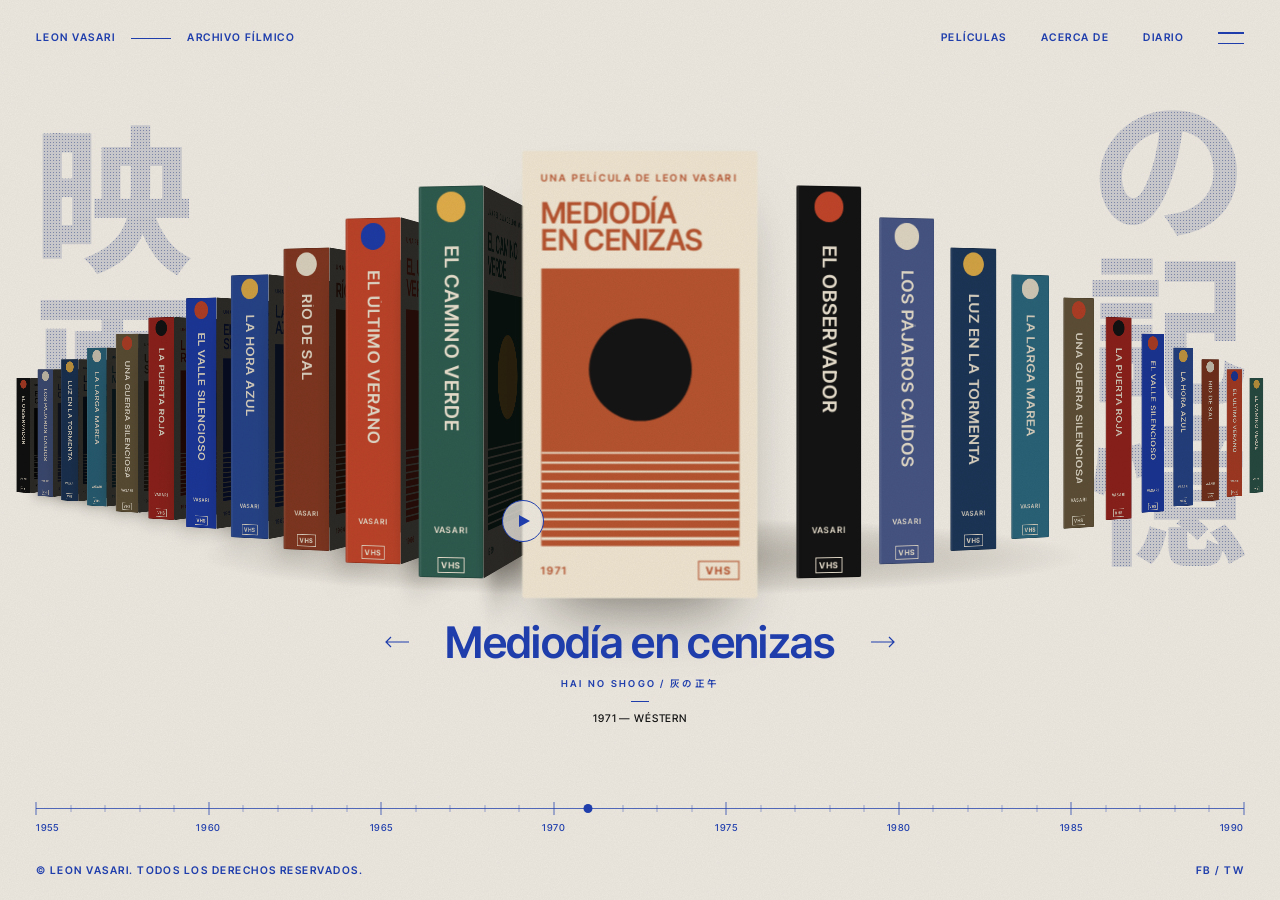
==== commit c4a08667: "Draw fallback tape art when the art sheets cannot load Co-Authored-By: Claude Opus 5.5 <noreply@anth" ====
--- a/index.html
+++ b/index.html
@@ -3,7 +3,7 @@
 <head>
 <meta charset="utf-8">
 <meta name="viewport" content="width=device-width, initial-scale=1, viewport-fit=cover">
-<title>Leon Vasari — Archivo fílmico</title>
+<title>Archivo Leon Vasari</title>
 <meta name="description" content="Archivo fílmico de Leon Vasari: doce películas en VHS sobre una estantería curva.">
 <link rel="preconnect" href="https://fonts.googleapis.com">
 <link rel="preconnect" href="https://fonts.gstatic.com" crossorigin>
@@ -89,6 +89,37 @@
 .face::after{content:"";position:absolute;inset:0;border-radius:inherit;background:#000;opacity:var(--shade,0);pointer-events:none}
 .sp{width:var(--ws);left:calc(var(--ws) / -2);transform:translateZ(calc(var(--d) / 2))}
 .cv{width:var(--d);left:calc(var(--d) / -2);transform:rotateY(90deg) translateZ(calc(var(--ws) / 2));box-shadow:0 34px 60px -30px rgba(20,16,10,.6)}
+
+/* respaldo dibujado cuando las hojas de arte no cargan */
+.ph{display:none}
+.noart .face{background-image:none !important}
+.noart .ph{display:flex}
+.ph-sp{
+  position:absolute;inset:0;flex-direction:column;align-items:center;justify-content:space-between;gap:6%;
+  padding:9% 0 7%;background:var(--fc);color:#F1E8D6;border-radius:inherit;overflow:hidden;
+  box-shadow:inset 0 0 0 1px rgba(0,0,0,.18),inset 3px 0 0 rgba(255,255,255,.08);
+}
+.ph-sp .dot{width:46%;aspect-ratio:1;border-radius:50%;background:var(--sc);flex:none}
+.ph-sp .t{
+  flex:1;min-height:0;writing-mode:vertical-rl;font-weight:600;font-size:calc(var(--ws) * .3);
+  letter-spacing:.05em;text-transform:uppercase;white-space:nowrap;line-height:1;overflow:hidden;
+}
+.ph-sp .v{font-weight:600;font-size:calc(var(--ws) * .13);letter-spacing:.14em;flex:none}
+.ph-sp .b{font-weight:700;font-size:calc(var(--ws) * .13);border:1px solid currentColor;padding:2px 3px;letter-spacing:.06em;flex:none}
+.ph-cv{
+  position:absolute;inset:0;flex-direction:column;gap:3.5%;padding:9% 8% 8%;background:#EDE3CF;color:var(--fc);
+  border-radius:inherit;overflow:hidden;font-family:var(--sans);
+}
+.ph-cv .k{font-size:calc(var(--d) * .042);letter-spacing:.2em;font-weight:600;line-height:1.2}
+.ph-cv .t{font-weight:600;font-size:calc(var(--d) * .125);line-height:.95;letter-spacing:-.02em;text-transform:uppercase;text-wrap:balance}
+.ph-cv .art{flex:1;min-height:0;position:relative;overflow:hidden;background:var(--fc)}
+.ph-cv .art::before{content:"";position:absolute;left:24%;top:18%;width:52%;aspect-ratio:1;border-radius:50%;background:var(--sc)}
+.ph-cv .art::after{
+  content:"";position:absolute;left:0;right:0;bottom:0;height:34%;background:
+  repeating-linear-gradient(180deg,#EDE3CF 0 2px,transparent 2px 9px),var(--fc);
+}
+.ph-cv .ft{display:flex;justify-content:space-between;align-items:center;font-weight:600;font-size:calc(var(--d) * .045);letter-spacing:.14em}
+.ph-cv .b{border:1px solid currentColor;padding:2px 6px;font-weight:700}
 
 /* aro de reproducción */
 .play{
@@ -269,7 +300,12 @@
           </g>
         </mask>
       </defs>
-      <g clip-path="url(#pclip)"><image id="pimg" preserveAspectRatio="none" mask="url(#pmask)"/></g>
+      <g clip-path="url(#pclip)">
+        <g mask="url(#pmask)">
+          <foreignObject width="474" height="900"><div xmlns="http://www.w3.org/1999/xhtml" class="ph ph-cv" id="pfb" style="--d:474px"></div></foreignObject>
+          <image id="pimg" preserveAspectRatio="none"/>
+        </g>
+      </g>
     </svg>
   </div>
 </section>
@@ -307,7 +343,15 @@
   'spine-war': ['spines', 2236, 31, 189, 1089],     'cover-war': ['covers', 913, 1579, 343, 676],
   'spine-door': ['spines', 2462, 31, 188, 1089],    'cover-door': ['covers', 1331, 1579, 344, 677],
 };
-Object.values(SHEET).forEach(([u]) => { const im = new Image(); im.decoding = 'async'; im.src = u; });
+Object.values(SHEET).forEach(([u]) => {
+  const im = new Image();
+  im.onerror = () => document.documentElement.classList.add('noart');
+  im.src = u;
+});
+/* colores serigráficos del respaldo: [fondo, acento] */
+const PAL = [['#1F3FB0','#C8472B'],['#2B4C9A','#E9B44C'],['#8A3B22','#EDE3CF'],['#C8472B','#1F3FB0'],['#2F5D50','#E9B44C'],['#B5532F','#141414'],
+             ['#141414','#C8472B'],['#4A5A8C','#EDE3CF'],['#1E3A5F','#E9B44C'],['#2F6F87','#EDE3CF'],['#6B5B3E','#C8472B'],['#A3261E','#141414']];
+const coverPH = (f) => `<span class="k">UNA PELÍCULA DE LEON VASARI</span><span class="t">${f.t}</span><span class="art"></span><span class="ft"><span>${f.y}</span><span class="b">VHS</span></span>`;
 
 function faceBg(key) {
   const [sh, x, y, w, h] = CROP[key];
@@ -352,7 +396,10 @@
   const f = FILMS[i];
   const el = document.createElement('div');
   el.className = 'tape';
-  el.innerHTML = `<div class="face sp" style='${faceBg('spine-' + f.id)}'></div><div class="face cv" style='${faceBg('cover-' + f.id)}'></div>`;
+  el.style.setProperty('--fc', PAL[i][0]);
+  el.style.setProperty('--sc', PAL[i][1]);
+  el.innerHTML = `<div class="face sp" style='${faceBg('spine-' + f.id)}'><div class="ph ph-sp"><span class="dot"></span><span class="t">${f.t}</span><span class="v">VASARI</span><span class="b">VHS</span></div></div>`
+    + `<div class="face cv" style='${faceBg('cover-' + f.id)}'><div class="ph ph-cv">${coverPH(f)}</div></div>`;
   stage.appendChild(el);
   const t = { el, sp: el.children[0], cv: el.children[1], v: c * N + i, i, lift: 0 };
   el._t = t;
@@ -455,6 +502,10 @@
   pimg.setAttribute('href', url);
   pimg.setAttribute('x', -x * 474 / w); pimg.setAttribute('y', -y * 900 / h);
   pimg.setAttribute('width', SW * 474 / w); pimg.setAttribute('height', SH * 900 / h);
+  const pfb = $('pfb');
+  pfb.innerHTML = coverPH(f);
+  pfb.style.setProperty('--fc', PAL[active][0]);
+  pfb.style.setProperty('--sc', PAL[active][1]);
   blots.forEach((b) => b.setAttribute('r', 0));
   const from = coverInset();
   isOpen = true;
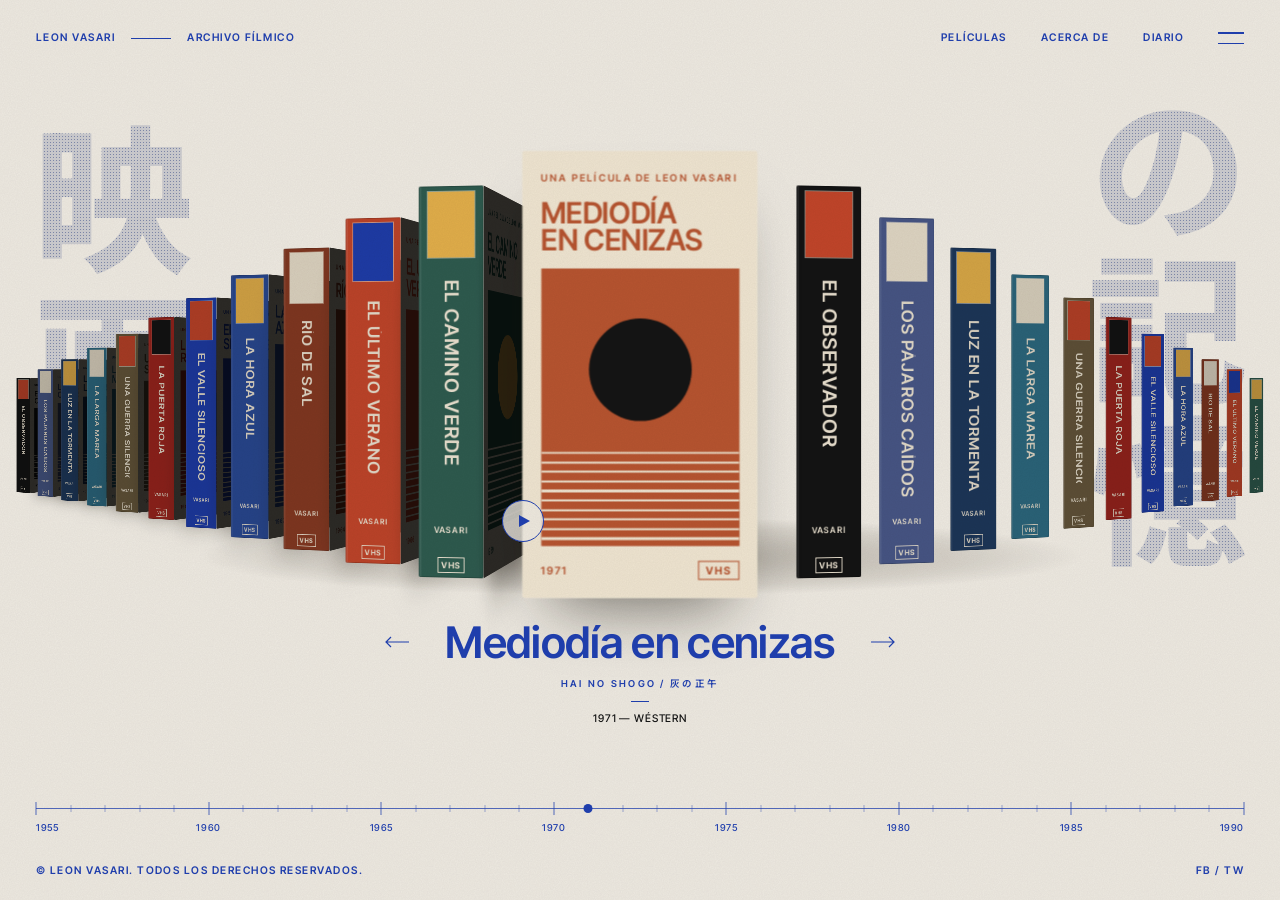
==== commit 4e24aa38: "Use a framed colour block at the top of fallback spines Co-Authored-By: Claude Opus 5.5 <noreply@ant" ====
--- a/index.html
+++ b/index.html
@@ -99,7 +99,7 @@
   padding:9% 0 7%;background:var(--fc);color:#F1E8D6;border-radius:inherit;overflow:hidden;
   box-shadow:inset 0 0 0 1px rgba(0,0,0,.18),inset 3px 0 0 rgba(255,255,255,.08);
 }
-.ph-sp .dot{width:46%;aspect-ratio:1;border-radius:50%;background:var(--sc);flex:none}
+.ph-sp .pic{width:74%;aspect-ratio:3/4;flex:none;background:var(--art,none) center/cover no-repeat,var(--sc);box-shadow:0 0 0 1px rgba(241,232,214,.55)}
 .ph-sp .t{
   flex:1;min-height:0;writing-mode:vertical-rl;font-weight:600;font-size:calc(var(--ws) * .3);
   letter-spacing:.05em;text-transform:uppercase;white-space:nowrap;line-height:1;overflow:hidden;
@@ -112,7 +112,8 @@
 }
 .ph-cv .k{font-size:calc(var(--d) * .042);letter-spacing:.2em;font-weight:600;line-height:1.2}
 .ph-cv .t{font-weight:600;font-size:calc(var(--d) * .125);line-height:.95;letter-spacing:-.02em;text-transform:uppercase;text-wrap:balance}
-.ph-cv .art{flex:1;min-height:0;position:relative;overflow:hidden;background:var(--fc)}
+.ph-cv .art{flex:1;min-height:0;position:relative;overflow:hidden;background:var(--art,none) center/cover no-repeat,var(--fc)}
+.has-art .art::before,.has-art .art::after{display:none}
 .ph-cv .art::before{content:"";position:absolute;left:24%;top:18%;width:52%;aspect-ratio:1;border-radius:50%;background:var(--sc)}
 .ph-cv .art::after{
   content:"";position:absolute;left:0;right:0;bottom:0;height:34%;background:
@@ -398,7 +399,7 @@
   el.className = 'tape';
   el.style.setProperty('--fc', PAL[i][0]);
   el.style.setProperty('--sc', PAL[i][1]);
-  el.innerHTML = `<div class="face sp" style='${faceBg('spine-' + f.id)}'><div class="ph ph-sp"><span class="dot"></span><span class="t">${f.t}</span><span class="v">VASARI</span><span class="b">VHS</span></div></div>`
+  el.innerHTML = `<div class="face sp" style='${faceBg('spine-' + f.id)}'><div class="ph ph-sp"><span class="pic"></span><span class="t">${f.t}</span><span class="v">VASARI</span><span class="b">VHS</span></div></div>`
     + `<div class="face cv" style='${faceBg('cover-' + f.id)}'><div class="ph ph-cv">${coverPH(f)}</div></div>`;
   stage.appendChild(el);
   const t = { el, sp: el.children[0], cv: el.children[1], v: c * N + i, i, lift: 0 };
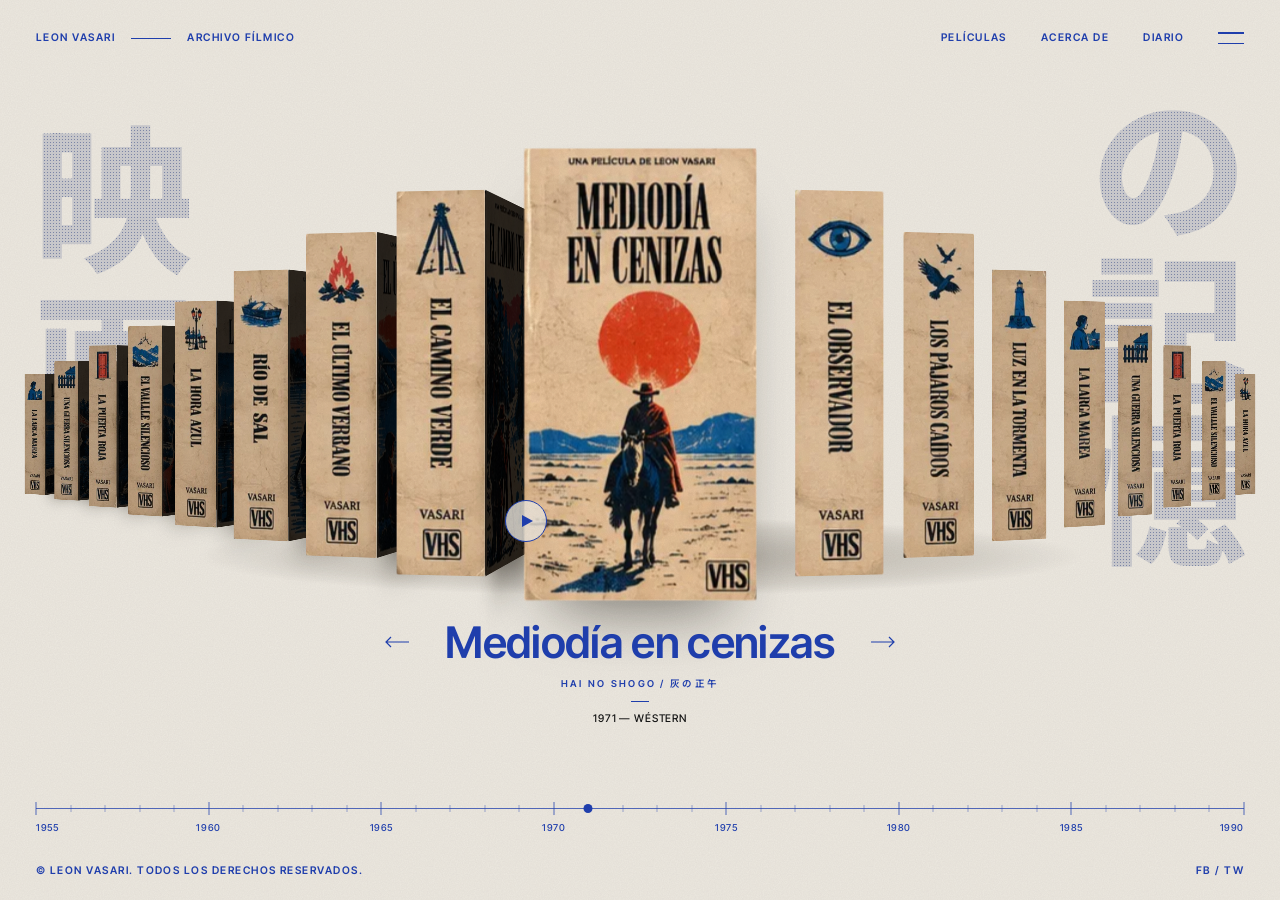
==== commit 23532f8b: "Use the Spanish VHS art sheet for covers and spines Embed the uploaded sheet as a blob-backed image," ====
--- a/index.html
+++ b/index.html
@@ -7,7 +7,6 @@
 <meta name="description" content="Archivo fílmico de Leon Vasari: doce películas en VHS sobre una estantería curva.">
 <link rel="preconnect" href="https://fonts.googleapis.com">
 <link rel="preconnect" href="https://fonts.gstatic.com" crossorigin>
-<link rel="preconnect" href="https://images.higgs.ai" crossorigin>
 <link rel="stylesheet" href="https://fonts.googleapis.com/css2?family=Inter+Tight:wght@100..900&family=Newsreader:ital,opsz,wght@0,6..72,200..800;1,6..72,200..800&family=Noto+Sans+JP:wght@500&display=swap">
 <link rel="stylesheet" href="https://fonts.googleapis.com/css2?family=Noto+Sans+JP:wght@800&text=%E6%98%A0%E7%94%BB%E3%81%AE%E8%A8%98%E6%86%B6&display=block">
 <style>
@@ -318,31 +317,34 @@
   <div class="c-lab"><span>ABRIR</span><span>開く</span></div>
 </div>
 
+<script type="application/octet-stream" id="sheetData">[base64]/S/rryg/mfsnl67e9BrNPPk9V/4PUR4D/4/7k/8n11vSP27+ADzIf+Xma9t+p79Yeqvvz/zP/q9GVmQRnsjhD+pqA7pLe+Cxrj+gf1//pf4DnEcq/q//G7c36x+QN59/bP917gH6w/8b0qv4juCOq/239mPgA/pH+E/YL8Zvjg/H+YH9F/ufqT/1r9V/ar/if976gX6x/i/YA/kP95/4H9u9sH93+4fm1/Yf9l6hf2j64nXvrd+8f0uxPmP4l/R/yP+j/8n+l95/lfvX+Sfgf8//4P858039js698/6Hlcevf0Hzm/PL/gf/T/c/8L4W/3f/a/+/8//+Z9hP9t/yn7Rf6/4e/+D92/dd/if+3+cPwK/rn+v/bz/mf//5fv+v+5P/f+Fv99/6H7l/875Bf7j/uv/x7Wn/z//3/s+Fj/Df+r///+/4OP6Z/y//9/w/+38Tf/x/eX/tfLz/gP/R+8X/f+UP+6/8//+/8r/u/AB///bi/gH//6J/zn9t/PB9D/p/9n/nP20/xXo/+dfYf6T/C/53/ff4L/8/7z7kf2P/h8BHvX+B/4v9d/tfYf+g/ij9d/g/83/0f8T+8X3z/vf+t/p/3Q/ynpf+y/z3/S/0H+r/63+X+QX8w/pf+n/v3+h/6X+B/fD7g/zf/P/rf9n+03kfcb/u/+7/tP9j7hHt/9Y/3n+C/zX/n/yvxlfdf9P/R/63/1/5v///9v6R/bv87/zf81/qP/D/n////6P0B/mn9W/2396/zP/l/y////932r/5//Z/xP3v9Nj73/zv/T/t/zC+wT+gf3P/n/5L/T//L/Yf/////kd/rf/H/bf739yPe7+1f7n/2f6v/a/uN////r+h/9C/vX/U/x3+o//X+o////4+/j///+L4sfvh////R8SH7s//3/r//9QL8mh7TnlBh/kLBBWzVSlYIeb76gL7jd5m7SNpBbvXKFztH5sgr4ZK3UdLmH9s827bzU0Y6pqc1mTlVq/S5IXJvHT7R3tNJrPFqRsruaIWxf0PtSDYieDeqT2Cdm5i3Hc3hOoOdPBzAdFJ1ey27s5gyIyyvsvw7QcYtXfSKoaFqSBxvZ0Qufzr7+nJADhuR0Uo/GGIqwE69saHM8AGC2mEP8O/RYPgxC1X+Wyz++KTsroyXRj/0gxaFR4yWQo0EApVD/BSusIj8JrPPXaEGPRkqfleT2Ui2pfvuAKcFqJTM6G5oduWpWVfVHZaE45+YhDnZS0OkKJTeMg89+Dcl2fCpBxnAoHAFZsbb9/lcRxcKFtlUnEuXe0du6DzzTr9g+Xvz7OfqyJav3dhgRiH3Gmnc4bcbFCJjF+PZS5XQZmH/5bdx7cuow72XNFwmGLXtd1XjkGJuurq/LmgDZ+V31G7LrNdHV1/m2HT2+0FRunb03h0jo2MYn2GzkbWhAc5hEmlpzN2xlXMLIrbYfNhrl743KutiN94cXYxrAi3rtnqgN7I6y2qFDjIaV5F1MxwPvTq6lQe2APv+jJA6sG0UUJBZpk2xVny3y39+7FifAhc3k0I53u/l+dvm9ELMNf6Q93hlhtGpnqtbx18KQDbRBHwzEQVy2fW9zyflh9gc/d3jCfmIyVGmbaIiXohD837mVWp//c2OrnyUTa+piBly7Qmivb9jWSu916s+Yj6mCR4VVqCKBxkM2dfZsymlx/nUKHiW/zRHBvWN2u+icUa/jM7leJG96PGLak48EFK9IVxfEGs6jUzwf06bn8lDpUK6zh8U8qViGTtEMzVmk+O5z9B+nWtMiTtUgj+0KkLq5XPS7GG3fCiNo4t7mfAHFPRvcQEDDxCWqeHDjZEBvZzJ9+qaN1JnRkttMiDUxZuhYGGxD5YTn777h5Kz6Si7i5x/+eyKfwvZcd0WjBesdZ2Cuzev3vmHlbHuZu4OqcC47NQUjwDzeURIRJtfHh5g8Kjgqrv9GbnSIg+8YpAOw5O8ZnEOprMbOGNmj01BB9ccuwpnneKAA33gg/IPz8S+IE42KyMVtzWKu+tDMrMuJbJveeNrPck7XlSmCDkMvb7xJAe+ppJvUcr+x4rOeu5Rs47h8osr5YydYXt5tSrZf07hJZYrbVmJBkZBILTt04q+/ZIqGI5iy4cZRhnpBpMhLxDQDzrVNmmugR1/BBSKyJEBRBJhS61l4gDcxS4HJ0fnkNFZStXrmodWpfqQbGiHq5iDLQOWEv9bi4f8Gj/YfxNXLuZnaN+W1LokkFCxn7fBY09JjGjBktRWj3Dbu+ek9vutEsCBf0W1xd0v62p/[base64]/MXgr4YdvbK7FKMBWtsuD1AfY5qeREwFo1Br7oLxY+Bpx8+eW889FZE4C5Krb2pMAzMsD4w1Tdjf1o4icHmVkhuFTLPgUc2ro9Von0x3LXQG3YiFJRjrQ1ktDIFAjgpp+NxbvfaH4VDBStBR8QEIMFf98oKnvtTUcYuEwe2gc75wUhdM/AFHcFibMrwUVfXXWPFtFmcbiGzQWCQMTfBRBpv9WExptyT6aNYVISdnG47jdFgaMUakdtOYqV2/VDVoo0BYna9DhgtbCco3YHaaVyM+VOSJ1XwWKRfvpJFyIV183KmBZgj+ADKeTG3MbYgjy5xTiz8/tEfArnKYCjLFHxVYcfmzKKJ9lM/SxVrmqgOwLFZ4Z1GYkxhti1WKpdsyUa4Q6I6PFhHyD3G06DnOapLa/aAEaipjtfuOdziZ/4dwoEc1u2HmSf9CJsphqwf2ha8UN3L4UDkQvSHY2AF9pX/XMDefyCv12p6GaLYqSgB8Qt7/0bGSg8EP19qmh+OI0Cmn4y1nWtavko+74laMUeESSSY06CrulbPQ7aRLfakXaYQRCNhCBQo8INSliHtHdKpgPXxKvaw2zNkYaQkX/P6ciJsNZbWjrga3xf35fBx5jbgVN9SpMJ8pyYSzC5nE2sA2ippfxApvLbGAC8MHSMvMb+AyzC25+8YgufSSWaF6Isfecaz1kKfuJf1+eV/d574raM8R0AP87oyE/Dhk6VdeGk0Hy1AXHSQcaBH1Dsa333qvM4X2nbJ7zNjYhesmaatt22sGD8FSwcAfal/4KMXT4KDyZpEkLneaDZ2xA+Qr+xDll1I7Zi/Wi2dyrszdgGZMGm7eb/baf4lT7rz9HKq/xtnPf9bFZusBm+nxi15uwylhImO4XKD3vsfWR1s3YVTk6IC0VY+3mXLP1liJIC8u7J3LbC9QNBPpNRIcUrwvfFRy4yp8ObYL6TGLlAfqiHeyPX0T6AL51rGFG2dyxk6wWryzpfPuETO/FpdFssDNBH7OWQfWnRBjcI5go6rQ/xcL37oK/[base64]/jUpwGwlAOCbAr4PLqu8P2TM27pO3pqS/x7NAZu31N+2e9eq7XtjLch91LAzKKOqPB+WMpKxs8zpf40Q2yja3OHNGE2bn9v16CX1TnCrGkOVC6XhSgrTQuFg8NpcqB42jI3t27VPSeBNg60/75QsQNQdehdOfYJJHHvu89hxOvIDGxoeurJ8Kw9crI4HVev2BP7i7f0bpPMu/irlrsPPOlTJCUp7rHeO0TrlVcBWHqHPXFmgWhKxmXzjFrG+Mq37MvtivchcNxmGvAtHzcscgOudJbbmV4bwNbsVDe5yIU+CuTfZAp8EWC3AYCFCO9BqY3lms3A4ulY4NsOnw5y4C5jLfFdmpWknMCbEa711dKHlSrFRpsXfeSOABj8TE7p5/Hzg+k2ILhGa/kQVrxqSrN1EoS3XrSnA0Sv8Mf2drn+iiBPUxGihDC2Wd2bABCvLRdJ4/rqJPdU85re7L4DAtnhhtU+DrBKEO0n/hwfHtQf6akY+YG6NJEN7D8r7hw7E1Ibt4C8+gKx4Lc4xjtSss3+YXixILTXL402eiEmX/3+X0Zs0rfF03yl2OjdArb+AkniF2n5RPO93vQzSLH9QhmhlUSwMRlNpYA/[base64]/PuodtxFe0dJR4hXfZAJGxunVTs6uAI36i5rvgGnj/EDMRF/O6d1LSysuc2Ycfp3nzL1MKS/7JXXnYsIJrniyEOHTiSTP8CE9+4ylx7/Sr3JUGrcaAMzOzkhYnDwW6s1lRvZL93E1G5NRsS6Y2C6a+6wejIw33D046Y2kuim2+7GfeS33AwIwGRn08Wxw5WR/[base64]/IRqs2+9quHUa/J6nqe8HBuXLfizn1J0p1qOqPQAs93ruKUTg1WN4A2+FksxnVKZlKaa7yu7ObdjD00vGKVDaE01zR46edFUbhydiUdSQk7O7D6bH6kbOAiQ3pSYocEOqss67aCypYR3FIQ1c7WkeGcArBldj3pow8+348/6ix60C5yui3zt2HbuDvc8gTGxK0PCD+2orlokKD+zMFvkNmG+eo+QQ+2UgyiyN229bDIRzrQuZb7CKMvegHG9Hx6xX/fMhxnPjgwR1We0/e782iNUjyTYLxXHraTIDYA6AVh8zrkUCbTFV1D8UCVtOQjgTjmwAe+pbmASSWzkefFxUnEpt3aYvAhiOh+vQfStGcbaTdQ3/AstBWnfWi+SG/UHQam2YMbHhgP49A8cbreyzF8ViQF0t9IS5DZE4w60EB3qIe/Kk3Br8kskIilfJdDO0v347EZFGIvEZPdoVrMUicr3yKX/645uvvGDcCRNXbLFPHwjxdqBLtRK7lOqwYQyYLAFCoGwkPTSwv/WsooAoGR6GEmrmifTGb5W15E7zc1gXHYR/QfP0Es0BaeDZKt0qnj2esEyvO6E7zv4yBsIKKjrLg4ejflQVfHbnyJ89KAzfdVSXlJqxu3QzBQWEWLmhp2XuN221V8lNHNXTEc4r0dBQVl0tmN1QHeQe+/ODvwDEvdGjrhT73BA1MVLTvEaZKYpjuOJVNfT9AVgp2G9XTtiWu7Z2e27qxAajR4uolxA5AanBT6GuZ+BuJMOOLgyHbRAa/eHBKjqVhbmue73+lm3pHf82MI4Fdl0/pmJ3MY9nS9XLhmFoJCfKaGZMFllfO/WS59EXvFhIbINgGIBF1aa6KvCePrkwkJ0CPYJd8cj9DIAp/RumP6satv4sJN9De+0j9MN11/ShqpVxaBTkZ4JDsBinqLJ/IZDQDOvbzGbS/GjsVePoQU9lbNBiX1TiWi8iE+mr+pvA44D27vobRuTSqIVKLCGkbpwYQ6MzENZ7sdsddhZwamMcRH+0NZqcgiT/Lrfh6EXp+YoNHCRYVH8GvnXCviDZI3Amzb1DMPUOIZIPS4u0j1ooOOsJbzu+Dwqk4N/p9/V618j/V89PsPogaIaB8/cjxdddWV91Wfnzukc1UNmVIjRE0LNd/Hw57ZyxB8bieR88bXfnz92/SzH/toqJjHdyE6TNIAJE3v5ni/DGOGnjtM6odpImUstx/zWu+wUSL/pOFDsQ0hS/+HxoN9pasQAj4hEJYkkyhJHy+hzI9Tl5Fp0s3jSKiFznCW0n7Y25u2PNTuC1GE4LvQ+Ak3U5teO6q6AuxdeOiMOhhH6E/HQFOsGPEhU8GLellCnJtYlHFo72rG96NzQfgJSyZbClincTLdkWW7RIH8dA+88+TUAb2n1RJmYrtGHTa+9+szgRvx2sAKpZz+tb8Ry5BBFF5BHJwGjrMYklNzuQRGNr2BfvJEBNyFfvoblgZy6Cn1JVZ4C+/1g1CShmmjrOMvZgyB/j+wbS9kNcuhCrrNtv0N0aspi+OM+GMIoEE8xtEno9Rx+NBTTUxUH+v1pzxRAYrRz7O8CSI/EAWdhJ6Mt3yur6krq5ollxrC1r7eDtPgesdbRZfK1xU4G0awFuHvQRXD8cKWlx/[base64]/0sm4gTQygrxI0Cx7uT0WVgSFjEFYkSSpbrfGb43D0kwvuKYxsmtYv+I6Krfv69HnOxxtdTVdV9KZCRkCQ7giKZVTH5eFE3g7ZCv0Yt96AFgjH73/SLeda9ikhLc9xGVorm6zZVDFAarugSxJmNbbcc5q3+ZqSt0SKWIJprx+O5k31qeHcKL16Umw3Wwd/7p7h1/eu+cwUVp/+s2yUZx1xSprkFefqq7OF6p+3wMiYp5Q2TG24O62tnARL4S3+qbs6z8vcFsSSQOF2U526kH12FkouhMdZiPKxTimWaPndkz7RaYmT034eTKmfAGJjX2YMgKEYFkL8O0POPkkLjGcBm4la6cJZEdHN01OClOKmO7K5cx8F+hLTXhpNnImxCzPgtCi3ZxT/lswMm+escALUX1aw7tm1v0rVZAsMJylxgY450KZ+soO+K/KyeWYNmZqGgUKx5DiGdB6ln83YCSlto1nEwv/6r6ORLoQD6B1MDTHfqKfqjBrt0XJIlBdlNca7VndbxaXGLHaePkX8K248qgOAfw9WxSVtbCi3cjRkC3zQ7kYLLG0OnAqfmpri9EeM2oejELexW+36hs0lp1ZKg27HrOjLs36V1ERpgfTQaOP4gwFHkTLCFma1ciu2mAbpmEoZPzPZmMSWZ9wSj/0fJGKxbF5gQFApoPDgp66dxM3kow/ZtwmiBfsTmZdhI01+vN/gu8R0a1vDhyDLdPTVOjF7JVdbJQNJNRctjOsdI4vsTMMmpEVYuQv5fibwqo6Ph/2gtVWNliO0NWKjysxpS3j2srK4mcS3yI+vtBk16QBzv/xF681D/4bZwNY5Nj9EIgAhZHvAMYRtESq7ZFZOrvT2ZihLW/qC2OlOsLrjRzblvDm0wuvrtce6MfBtGVE9c8u1/wpVE5aLjaq2qSR/pZmiQk1RlhpwC4OLOOh8PdpBS0tYs/8rRbEgSjlJ8v/y1fU3PKD/qVqIyuziZxTXNXy6xD0pUQepVrvWPJaA3ajsdWNbsOuAB2gAH5PnljD2RPA6GJXhsa/xmFw5xMOgnQS8RfRM27vcRcmun5NoHIOtmCo+3bPXxRcXx4t6RTxvfI96Hwvt7/wgQo2ULRpqKvi22lB68RCMdTsKelSzwZB3u0XyehMRmgUzidVzy6PmL2ddsz722Xn/LyVwvQ9EsL6QDlRjzZhMjKtKIVdprK3JdkNNQwMBdQuQwdocb6Hcvjg8YkaFYoussPJm9fmKaLqtpDbVaHMECPXyd8qZfcesFhWYFRqY5FubNGpwtwt2G3LcTPqVAmXj7NXfI5D9n4PPn75LUPqgvp+b+2xmj4FxyJymLTFtzTpct2jXo9S13B1/UcuBA78fmo1x4pIK+P2rqcdYY80sctM/+nA+Doklcfrvyh4XvPU2relJ0MbnKBkrthLoHC5l0feu+/KX4PfI2gf1Ct2QPpfmrw83axs0ak7fxkFrhCe8b45eM52RCUC3DheKvOLXIAhqKHP1hDu4FQM/33Q5KyX5zBOuWg8YoUiY+54mM1DWvYtjsXXCyKpk1xbd46KZ9Oq+2vc3VUuWWEEdeYjdbaEzXK3aF1hZuc8CND+jccf2K+3MXlHpvFh/r02ZMbKZZULdDHi7fKiTxxl6WbNb9qRVNONiap1S1JuJz+ySgEv27kUp0Rb0auS42M2msbPyltKEMZ3aRltdA6BZeSfWNKa1En/mAOTGZ2FI2GObg6ipmb0/J6Yzjjlrh+QuRsAXmsK6JDxI+rL9hubryu490VuCr3/VleruLp1Y5YRHFCJpidzssyjkLIOrsV7timBNwVTopZ9lVi61FBpdGgpnfz1zJC5liNeQKMcRZQDtSUBmN3Fe+dKEflNq77HSJ8cZ/VZecBF9HxHWJqt2yK7lAUcgdElvCvJGlwFdW251Y+gfAjXj2yFrXH7K6CDBRZcefMUxTF/sVYFbePquC5dcAcXNUDxCdoOTGr6iSX6mgrn9ZocYQ7kthoxClFEKO7XvCjMJ0qVgGssUbpZl18W11cPHn5eUE0t4oW/U/d17qhERJemdT4pfsZ7DFemxQpiNk9XqmHRijpXZN/QQ8ouk7j8ThX5oQkPbFcXDI3H/[base64]/joJU10nBpAQ8nmO2XwnstMlaWUUwkp9jyiHKHv/x8DLwHKi9Jyh9UXasRY5NNZj9ijIMj33h1qimSEzbQmLBcZxEi5gTLd3U4P1ov39/8xVboRsn6d5ehwWdkIDkFKYymJ0YHNcDl9UugyPosfUKs5p6nbCe1NWQlmmvCNUIUVTII7az9qzfaCSLAfntU/a9HMm/xlqyCLUoF7V2p5NWTarzZBaFdyad9KilrtgqXHmhmLM8PBAzeLlI0qx9VpT2L+oY6mEG062GN81N9ABFZeqPi/quncMRAGmReNaJ+yPo10Qmk7KoTVKpATJXlupMCks2RapP0/vk8WwX/WSv3JdAqh8MMqHICmwPcEt9hRFNYa1bE1SU5C7ksy872YIatludEz4fQmvjlH/j0bJBZ3X9oVDvAhFJMohUc6EAEJ/HEHmBX/kf6eeov/PBv6JAvG/mj4zTXZ5QXHsqZ8/0qP7i5vt8xD03ToIEbfVwEbvEcBanbubR3CVrJ/iL2rEZ6sqYpNg1hSf/k99sXEjdtN/UCra2DfvGUoDRWYbX9DoWc71paZcaKHdP+RjKiPPMqiw86nwkE7QYFWg+tz810Y85dbVRHRd3FkS7H3Wt2FIIpV5VWXRCtfbSzSD9zVLCKKYeG5mz51mNCaxARL0vrZRYOjHT7aEN5g+VFzwqPGnEO5fv/NDs95/gfqkPwdfRmeUwjQIBBKKQkRu+Wx68zL2HruMftoazkLTJG5FkrhB9FcbsXt3jomG1ZuivQyLlthhKiK83MHhX1M6eSj7hduHlA7S/bfp64Lzn1SCJfshPTy8PByWEF2l3VnU0hVE4UnnfWPqWIC/hFQJM1qKBathQ86TJyFOHsz1lUdDc7CgK8sexxhpx1ixkofArujS/wSgrTC83AScjAHntTB4gezx4pyLAWMubThuvWhc3yIoIvcKk9EW/+sMitKNBlK4DU8UsffdQ465DQbWWpmGcBQoIsfLNk0asXnVHW63XqcDp+R3vsHjlxY2zDuoLw8f7ouwA+tdS0nTw0gwADY2sngyG7RbSY59oXay5bUEt0g8dz5OBweDtUv4Qzr3rN1dok2I1QQQtnGZEqMPqPdUfbX6lJ2xt5BvFubmkjHEcAUlfv/2IVgq424bw4QuSBCf6L7jB4OvnFB1U7NiAMr0s81pH1nBBJDfd5dVCH4tmmMAI31a5BLNJkHqeCuRMo3AcXaO1iF3HrB1D6uBSBXgrVSW7PK/o9dnDNqZCW+z3HK4ZZtb3ypUSdFCfRImJuuxei1Y54aAns0y5VxbIHwIzihOLaO557wNH8iYyoSOCgYva0cd+i+QfYylBHS7/zg/pndw/Zauv1/DrhHc5uWkou2LDr6+qN45NLx1i2TSx9T0z8XTmHpohoqwDxZjTOfMR2PMsIaPctXfq4C7gTfn31ZGgEh0Ev/bKZlKs6S0YQrGYn+4N6tTCeGHbKLoHaVONmxY1n4PinRDpZk/2HFrd86uHfv9xaCKbLvsAUEqN6Ls21Q+94qnEh6ub70mD9mc9/miF87FnlSs221Mc3Oeg7mKN5MZOZjw3E9TXwbJAPMos+tifuKO4aA3Q/etVFydx67Yvi/9zjkLf5V2ZWeTwX5q20dJHnLUIr3H5/aTwUYY4R81xrFyTzgVQk/B0/AlrcGUpixvy30FfD68pnTRFVx71Wpb/1O92LmS1yXxZ4g/VotRv+qSJ1mLPhKgHBqXy4Dpw/U3uBimz2lEwnoIlOKfaL9wg3k9WmQhSPk5raBlqFdpvX255rUaMWF7B3LnxX7o3UnHCV6m6tIWjiCY2gw40CLi20tkAS/[base64]/+5pYExf8xqEdPFcsmX27YGKMvnm5jHAxqgUdAatkgLSR5yk6gZxK6wLhZSfUuX5Z86o04up3BqpUSHNP0H+SVJxnlHa7rQukO9OjrXu+2t3s/mSVhPmDZBR2fj5WkuplcJ8ERNNl12O7RJINV4eIDXOjHL3oFFx0K2AaMinEcpEKHfgio7m3y4UXiX/8Q5Ze9tDkQu++PT1C2ORRDsGDmTj7k4rrEsSM5S9nx5MDX7hpWPdwU0N62A89OW1YqEOOqS8Po7s4QYzlpSAnqHn7vT11CvsCe2Dd/te6jhIiq0c58DcfXHXnUyLVOA4j4yDDw78B1pu9kghmTbohfPsNJnT+9B+QZdnHgO3dKqSfb8xzykkWEYqslR6iKKuGXtS/osXJqOPUOSKC2s/bTt/eHNvnq+HsoF+3Cx5/87IHALG2L8KPfDrG3YVD77WLskAHjijFdey4SNneyA0ihQe7TUrL3EYJe+e+KEp2nB4hwqxrsvr0zkEmk2lP2aPuaJGccRo7kqJ2NHuJSVU+0Zws8W0lbh1HSs1Hwmo4ibmekVWIRhdjwfUxjJaR1aKu17WjfbLhNF3t+YIhBW1FIoaVdDH6bCuP7PAEK/aqvWDVP4k4cq+cAp0tj+w1pr+3OUTBllhUsmS+R/xfrLIyibUkwSqBMPnRcuJ4ujV18Yw1Q6uyFxCn2KlH8MDitbRMpBSQRmeX84XFmkEUAweyZPnmqyoiKLJNlZbqbvzL9hiiRtDa5RG8NVYOtVeDx75B/SwgXB0leNeljFoQdvXa5iPUu6Oe/Y9FlQUfqvwz91O19NxJZrrSu9d3E4xNHN93lKZFxR4/olhIERGV2Jr6sxSaonNlD+dP+RpS+m6evRtIRh8kWNDjOYVuYRKRe+5gKnbN91J1fG07ek646m8pct68g2bG+GUzs0CeKHHp4dX6vHvn4Kq2Abb6jUC9pDlwqnS77dFQusN2LQCHmlexphAhdzB58aR+hSpkuSiYt/anOW/mwGSDKG0SpHTQr48cC/kzklQLbxWXeGoPcKCmJ0MXsMBtvzR0httVNKPQ7ePTK0xWkH3lGvL++EWA4PS4zgGhJGttAuGBGxTZbb89/dSDSTV7Hykph71gy8NB0S7EuGO2/Mcvs7J7gDgNSY/riK/BuDwDiPJ/24dSAht5Q/WA8rhQPgskCJTaVGMU7U07UlM3/ujYXP3raBFaq7P8peBb5j49582A2CPAWqpeuE9V5o3gM5MJrLQChFd0Tur1MKp0EADnoU9ocg7e4BcM8KOi/Yc5DZzkidLtU3KC7fVAmWyor34ab9RewjEtjLigxdK4ZdAhvzvKEMPC8CAttAzoSONi5UZwGKQ12O5WbzLKA3hJjwwAK1ZvT1gUMD+TFl9XrLiTL0hPubba8U7ZG4kpWI3yd+Vn8tKdQrAuHW4uDOtda/jRoPN0ymiW5fjFiiwWuUpjkkh8u/Dhkh/2Jn0n77rgI3vPCQCESyymiiGO/umoHzBhx2v8sakdVgnuPB/EIQ98TBUUmK7Ped0L7oUAAOE60pym4AxLnjCIWJNvG+INLV4DUn2Dkl/GCda+6RE/2bTsJdoJYQ0UP/hR/ya4WpG++fx+U4JcEELMLf22i4m7SVv11KEPk0nivJBfmA/XT3J1hZ2DKDFLJgOaU72ehqiEp1rS9XAswTgNZS74hDmNs3Kt+d351phYVaKbVbrgGTyjJ4mGzxH4ANadwnIYVCBZP/6pURH3RTp8AaBgWJ6g/GkJI5R6aOBpgrpSuKJ3hlHgnYU2W4zYpVVdzvd5RmAuGl42A0DLY78zmZLI7KvmZ+EO9KXmd+ywpjhxFcdCKOdx5Md4uHbngXxzC9pgsIDU3mZ26/6xXOH8XGEsNA6ivVCPOnxlglgQyeW6wzkuX6lL8Q0VZXKDkT8+GOslMcbSipNeCGcOsdLugvYDelyjoRvQ179XWyXiz1sqv6pAlChlTFH0q2cYPjzvx2E1rq6zJTEebf/yuFYaTE3c49CiSgKApHZvNzTrkgrVfE3nwurZN90P13Q5HK3Fc7aNbLXvWKHzXtmEjoHTPFcSEtQF54RQFNBTv7y7BSCElT8VaYEm2OQd9D0Wq+Z94yXddDJeNntOmrp39JTMgrul5OPJ+8ji7LIuJzNt7ej2xAJHhaxTX6EtKLIV3qan0RXDolZt/RYFzb/8zmggKHJKMZW3z2qXxecI2Y6DM1eMKaV5yNqwz45GxZA3gcVOlGXvGGQVgAhNeVO9ia9eZWDPjFtVj4qUV7XZNaenTbNirpDTfkUDg3Q1wy8kr3h7SOkivyFJQI9Zs5rCTB+jQ/[base64]/szaR6m8o0RSgKvSanTQGKDTipqruEK1OeDqGZg1of8Q6r5cYK78N7TJov5d8UVuYK9yFg2eyPgjjZDmOIKlNM9bt0y6NpNlfqi0vC5tWi2vfWcbS09RoSI19PJpzBa5EtZl7VQQTOLzSBikRM1XPNbzfIQ3HMl8nw/dyK2MO49GidSE/isnvs0BiPW5yX7GEnxIpHp7q1XVEzaL3uct7SnClXKvQEe8/zMk2MT1dR7KrwzPe/eYJKK3v1nLYYVsKQHQz9pNeiL54JShL29G5TTFdv+TXFqRelLV+kpWFqHbGZyQa9wLR5kpWECQWObf1be93CCJZs0FpHGqjXSsmOVm1GPfEapuJglWJasMuXeYnGggS1Ux1ShCZXw38bAGaO8fBfBac+ctMjI9HGPwEOYsfaxdjXMhuVXEacx/Rw1r0QgzP2NN1XvnSwT1kl3yRRQWY5eD52Cz5ZSI11HSnxtrwk7C4xSPEVc0bBmyhLNMjBpIWf0TL/PBxXG7Efk8Lz1XlVgrnztMKTTZnmpZAsdESVsCXWrkG7XxA1huRgR2Ssmd6y672BnCsIt3tOMz+74CMIhpabSDFs+BG8fSnXOPRP9L1TfzTh3LNqoYWXR04i7LsibIe4vqz5XPiNwqV3WCW1WVGQwZSw/A/9vRXAcg0N8+/BHr+fkFwfXSRQEOzJy22t/[base64]/Yb9oCfoZSM+XvDqrzlW3NMIX4sZtbS/CfegP1v2Ps1skCVY85WLfYQr78Mq8n6OiPF5LpUYionUAlGX+TNNwFEstvLA+771zcw4fsvIvCDgTUugxdSpkLFYq3OnycLLWbNmcfGlhtmcpzj9aAIXtIwMKi/3cojW0MMKaDHRZKqpCMg7kOaENg0YWAj9jVA6SfRmFY6AnDnuYRZv6kipiHIJ15hwhZjMWHkkmQLhBgrM8R3mV/7nUy2c/mMvjiZNCJNBxXvFQaQ87eSbixCWvOSEaIIs6x+O6TijGFXbssc65k9nUVdtRc973M52BYZYrEGTz3a31YagA0xR/QRDufrhIm+MaW1kljdZbkXACVH39va+JRfPc9eo1kSRaEr6L7Lc3u38bPwOJ1JGk4zpCrk0Zii+wQpmpPmnZqZuqlmIoxp0S5c8aq+KLsGf3CLBh9WerUDDEF673+rzM8b973AFIdDLpZY2hi6lgUQ7eTgzdhcpi743UmmdkUb/GMvi9ap5wR17CBrSusKJwW+RZEUgdjANkY7uXLt/eL+KQvmVZtGbtzu24wtRPb37/lF8NSYxDxwQXRWES20f3yRUZqn9SVqiuOly2Olmt7f+KCcTnmQDPlTl9VO/4T1ZNGyZLvgkCK5s66QAG6rXP4p/zkQO+s2LboRA2I2HlNoTKeKZVG6Nr1z9LZ3j/Lc+JwDpm+60qfLww03X6F8yB5n/RB6woZSzGSSpSXV54ZnyPlFBsEsJpNThF0vC55KXmn4UweKqDSzy+vevDyTo8XtD2O+YJrUyVd/nIQmDjOAfNhxlsTw1A5GkPtUDbLjNwDzjfeEBjE8bJSsf4evErrDWsmBJitLF0KK1XM+4nQOv5G9VBWPYdtfZJhIoEnVH//6ywP7nzVL7pn3X3+vHiuqO+x2FXVxhGsukyCtlCP6zix9PWmuYKLsDrmq6dRfMz4O4J2CQk3ol0efndu0BMJbSgIJuCqJkVEAlDfGhb1wC7NjWJWCyIEgd7zp9lEoG/qbjK7H8eAuuDwh1qc9dVoV9HMSsByuQoP/7hr8IgZNAuYMbsq/Km63WElhYi+tYOe2UG+TpFDeCLw1wp7w01JJBiYvRRcDk54oY+XBnF8s0h5JfHnjAIAinXyorLaSnwuSkxbQC68eQ3fhi98VnjiRKV/RLVUQ7t4IB0yCql9AsXlXOo0i2UUh1LIQurVZ5T/ts9qIklFCa8TpdZGt+SDVl4ToeZ7Dznt3Q+W49Y/CR3IHf7UQumktIf4rciLvz2t8VNQ/WbZIignA8FYb00hLeJcyIL4AHD91w/CnqeVMdhAbc+GjaUZly6KsAF5heu4HMWGTFCrnO3wN9yuj/SCVLNgy6IBiiUhVUJqYjWQocMR/T7L22n9zwZefSgX61n/Mj0tF9z/nMCzFL9YlXic4Qks+Rx3mPHZmBOWulBeFBj1arLFefWW5IfAqsKf/6NFFBuQb+lX0AXznt47N20l6K0jjvsy0ylpF3mAc64xFzGSn+Y3BGcHC+hRXctDN7yo0a8qMpTEVOKW3GulY1WIA5+BXjGyWMb7iGG0scyHPa3VI6V+l9WkB2shpAtiCHep1YOGirQ567Fb3V4xVL/U9hpPUOvHjKWdJ/gcqnlT5YosKiqlqV5cjXlDgHJhJe0iARdsoNojeMrZ2dUO9N6YPec/2iPrqBSAWmv3ZaPmkr9TkrCZDTTmMV1azBnrxXvAPCNCZFodCNWnE0PjpA73LbkrZoA4Wr4vlWRo/9EQsbydFlaUo8/UkZI3v12qaKmp2nm2TlIWpiQN+EAVSim4eRzttk/mhhNBb/2gEAeYrSinP51y/BGJo7AcbYAvpicKUt5nS4/ei/y8mBCsAJJ1A+JlE2xGJLkIlOiXFO4UFS2S3q57K0OtUQlOv+nMckibxrnNPSHG/naZHLkvIgrhYTrbw8r5E0w9QVQ+qhdOlM1yKds+hOiDaeqU3VSHUjyTGOheEqPWeTney1EuTKbAxfOaUU6df9ZZC/WVuTGs0OXrGXi3YPFOXa4mATyuKzd1X+8Q8Z4A7FdeXYzsx7K1rxBeKX/UtpNeM7lj3qgVjpDq9iKHnVn1n+eboxzq+tZyEtTs+8+40TwvI3yqVvZdgiNvXvFs3hYkpiYwBl6aS766s+X6ZGO9AVt/iT7uCzmh+C1+g1VR8K68eOAbbOYlphSnszwVtykfhnI4X1XZd/8YryTt035qAEKvPj+1CVpUWKcJ1ml2InKPG29zF/c8fevkP3I0PE0tjIFL8U/5KjfPv66xzufSUM9vhPQ//[base64]/wiOi8aSwinBoV07ml49leZWEGVW5aevw67w1xhdG1IQ1Yf+2LslxNrCi48bVZ1LmVGWsnrTtOVlC5EmuDL9cye9OzPQxjvO6/1fkuVAqNRwUmAMpU7azx6Sgil63CFQy4WVCuLSsEEKUuFcpjpyBcfh/Gn43OtM7A3R026fRyVyRPymsS0sGODDvTh3EtMqJOa5J1FOvra4lK0ukb5kzblB3MBebsI3JAEXXQY1WyyfyiJJoXQOlfgrIY+1NspQ4UqqV+F9v/F0b9FrJM5CgrU2BprdFOOnQalLsHQeLaapLXwmCaDBpHvcXOxM8gaiiIsPsDmAQGEuO8TugZikEHjFm880xkdr8lO3gQyieRgtqD6ytz046Ui7qStfipCS1605YMze3OjdgSje7T/+rHHqPelLt3X2mxG9ZGvUUIfb87+p0QLhcIA+tRnPh4fX6qX/e0SfsA8nUQv5qSfT4EdRbmA2qpB5CTIq1fuWrWu51DMS6yigzWDYpoCEIX/7fyIDZnL6skftkPz6StCDBHRI1B48tTtvAyokIJ1wJYzPb3FT/OUbYT/1AKfAzqsW9+jeSfZaHV/H3lsaakZt3e01Nr0r2ARznpYtGz681/HKnkw3zLG9tYRbIPV2G1t4dzYtyVnw8CVTQItxqUMBEHOPEa1R3nzNy7yJ/e7g4XwwNI84fPYPrZhcgXqdiPX+V8i0iOUo6v9iu0PHjL/7yKGC0UP8UirWmOQicRoSe2lulvCjiMoB7hGrDbppQtUvSXW/G+NIXxVK+tgnphBcLNbZqVFAwdNuC9bDzBAKwEyDkP1m/hORuQw7RtPY+8qP9kyrxLyn/pLd1hEzR37HzFIxpIiUGMTbUfuflFZiSzL3TwocR92+KF/oPU9VjePdT1HAtZIrWixvv/8hvY/NYKfWyXCjWbGWzdXcvIhYrg1IyQ4PVeMfPNcRf3ZKQWk4ZTuYMxtvduiDm1RGtl/XH7fd1Bwo7Z2DxC6PrxQfGLswcgLiVgXSAytHRFQEUeq/MOddsekDj60svqAWHGCIrMA9jNA0prhjD5+1WPCXfHOvm5Gec1g64Kak6sEfVln3LrfMJscnOkN7g9k0LgHpOcAGYO7ux9lDDDki3glVeUjC1j0nvvBoJPpVTfJTAz+g4KE5OwdnfUjL6iDa1URv6/lIZxOaMt77oSnvGncmrQWRXadTY3qmY5ityZtm9S/qM84rZB6hKQMsOOCtoS2n7xBqWfbfT+oVbGJ/[base64]/tioFIlL1mG1gnC0qn3XagT9R2n8zgbFC2W2DY3ZgitUeFH+GdwgQw6TGS2f+cpy+DXqtNqR8f1ppGI/dasGyXMewDWAslmeC1S3DDzHP6PpXKhwzyK+1JZvZCTFowHocAdnG4kJHekjhQdrvvZ5zRR4hdHThGNhHoG3i8t5LHLi1voz/pT2luGrL123Z5lB3kW5/sbvqVKZ+8MCBfbKfk87ejkYekZ51HgcyDj52P0GfHyBqp9C3Wt7CsemsFdi/TXzhXTmy98kibemQsOxEVjhBrefc2D29PB17gNvJTj7gze+yaROHTEpAdhuGpu9RNeRc3jbEATNw25KHJR2X6VxCgtMZ91uPauD6yCkyH7gObjIbTWzHcKjjOcMbYrt1AZ+6muRhNhXE69hO/KZhdBpc3geEiP6QOcEMjjfgrJnT/SNIg5uMNMpF1bJU8m+fG4LxmSyH7qQDTlImshIvZdFmUEeImARV0Rj6JPMtP+dyh8SHlM0U0Eolj6nTz9uampEpXO++K+WsSXnqOQcpLIRRPby4pNh7CherEik7UDD+XOdcsqjF7JxjCZjVsY6DXOqSYp7bzwcY7eTf/jom96U501NkwhEOIIMYRP4rChJzwQ+mcYHnhl8LSjEifj7iuZRkoN3Rg172Frq7TQFNQiy8UuR1ZDGgugNcJMtzoaxdOT71ltlZjDd9JpZAoVwUbJ4zqvQefmzgEX7o60O01e5UQT42DxmBzJexnIArQ6P04gJxteRKJvjaS6g6nIP1KQcv0/dIpnoT2gGBZnDK5Y5t6F/xBM3AxNMmxxCcL7ffWe9cG+S1AoDjM+8Dt3hUjV/oziezCC55YxRalZtcfjoo1VdoJj2u5zHJoJwtQFol8jRxjksvFGBiOs5J90X+Rm4Fm8vUXK0nMXaHO/agLRIUa9/DeY6IjeEhoO7J41/fohPXKZmwcu7xW+xi2yTCBFUcatKK8zYARCdE0VqIGxfCDA0ymjZDnLEDrIs5hvsP3jlg1C4ArfqIaAJkKfQz9n4/qLJhUbK1nx03gqlsEChWwcgo16r+8kPIxf+ZwL/70010iBO+NY8SZqjp9oBa7O64j9k1eIAHlhR0+sFGAD5kkpjD4D7e36U0B4EP3G7EHHkPWAypoj0Z5izhcYLprufYFqFCKDjZZfhJ1zzG1/Io1H8XwZ8fhENwjZm6IZYIGG39BZKdcgV1XHKhpY1cksr/AAKFrZxQmiSERZrvNK2Msadq2ygDDftuT50LNdpZfihJbuE8/t3wLDh+nhXSMDHyx6ie4JWmnwNhMK24f9H7bLGGEjXlsAYAgW25m7WTn/RFmsaBtCOnniRnawv/SZvlwZzEb6zGqQrkHID8wCOJGpbPdyQSB0qQgnpkRI19QdgTwNNrdL6oXLXsZsXbn66OEa1b4pBjYTuetstXxRsy3R8vrXZziIuunS8ki3UCkWDmdeHFUUYMaN5VJPmkuU+YKbwaQoxTnau8/VMZnEfYyPeK7hiY3wJaozzXI6VoN7A3fD4UOEIJTmZyNVXfBUAe8n1lb3xAXke4r7IhNWs4YuF+RIpWlHpNE4Mc4cl6KQx7e2kTvQRZfoDTUzP+cFOkZhcS/y04PqtZdtk+P1bPa7nG98b1C0dblu/64l39fdhe+v9vpYMOqg3QbCS+5cv946qZsDooqANEVD3zC9p84IGiDFgX1DYxXa1guiNR6F5cJi4MUUEQpEUM28S2cuaX8QCQ1yBZNWZ5YSdQu6CpeoyH9/KeZBTNHiwM3E8LrjHbjGyUD2YLDR0852enYhfXynQ17pOrjhqTYoXYQ4dSbNVDlPsq9Og7rpOgX19osuFxB+kkaYNpi48n1uQzzHt2H/[base64]/NcZ8izP3KumNHvdCkleLYSGV6u4ffFdh4XIuG37kHI5pcXr1tUZ3Z1XjEvidVilmFgM4ym+hfiYU49D5GKxBK55g2tJgEkdqOgoM1TX+JpYMEexFXLp1wMETTjO6gXi0LB2Sc2COxaow5xR6T5ZmZ8HOOimjVxCI7vG6OhO/Ie0r9kkH8bfchJog11R5KDS0pYm7G5AdTe9Rtf7flkXitiO5gEusnBK6+gksHvq+xnBT9MFDM4RjY6vThQgHgFBMz7USZg1wDGIIjJVFO1a1RtqmRlcxk7VpBmrVEKKzGGOv6PJoNwo/grvIMBFuCrby7rgfASrN82OkZf68/[base64]/X++mBOqDsEqf5XPXWNrQ6h1vxE0mDbbR9rwACzkXEzgpWGH046YfGysZT535DH6h3L7zcXLpMEuVmfl14Ix4WgdGEgnIAYcGTyKx9z/lkA1lXwP8/q55vALjilCGuwbcmgfiTXGCf+n29FSMhjVWqmqHcF5ZwtVFTQE/vcEHo3ebI/RRspL5Yot6B7UCyu90hESoA6IAZWuiPBS47FtndOs977x9enVSbh/hNvifINTOGWJQI42/wJdPnv8+vbKyX5Zoi1uWawDJZjI9C7absaomydSRnV5XRb09d9fACGGpiuwKnWBhGVhyDiJqnb7aajlzLjisWvfMp152KR1g9buzjCk2gLWrxZuEpiVblemJLDIB/QuApzkH++Ku/nSOW3pLL67Fknr42vuc1N4Yth4RERaQ99KeDDS2hhXDYIM8+9uK/plbBuiKpROJAmbjs6UCXj4KmER0A+qF1W6+tYVkNsygwIWritIrj3ZqUvB4se0hRHEtL94yE9D5P2/W7CJu9uieeuCGlL7r0ynSn/dCD7yzQGbBnZEwqkaYGcih/x5gdMOb04znX9Y7oc8AGFLsXcuWVUjt1kQcb30ykYeVOSgg2gp+AaeLE93QqagKZa1ROuhZnYydEaHqlEUrLWBvwT+4pItOm4EuEpOtVGLqCfajbbsjyroPOY9X4Ih2sxbpvdmNfZ04yCcYLTJcwaS9sh9cWeAHe21xwq6CInAAxCcAcIJd9MD/aogkBdc6udS+EWJW8Hs+DDQA7jn5bx29mnep8FXrk87mNwG/0UukpFGTAnQjQsqWQwHnYrwsJRG/[base64]/Wg8WUfujMTxI77uRY+wMRJebW1yYCvC4Pcc73nsNf8hBAx7BpqU4VxKNYnTT24nHTGpojSVzz5T0y4DgMuNfvkLERgf7BGHzJQ01nwA1cEkopNPTsrt16bw/t/8PkiKTcP45PXaLHcBSRamFOwz/dIDOGCp1SqcM4CJ0BdGtes5g9jeIZqRuPoN6IvoGHZGVsckiigyeuDPw5boAON2bpx7Z4b3VzIts7s9fq5+mfguqg66w0MEN7D8R9LRWhFJXBu+Ew3x5jyccamMDKss70q9/NDDzvdsoqoT31OK2Kl8YOU0LkuaGF2+Ek5j3X6bqkMyZdv9UoYa/vF8MIpjx4Jfix5zdmQ6pSC0kb7TZJ44aOc0AkwOYdMdICa+9+d+4FjycGcqxmMK+yCBrmr2UAVpPOUntIJ+GDCodnDUaCPKFX241nxW5vKVoPtOjpvv7CK74z5d+zEAj0UtUMS75JCzXTizPkzyFsu2EDdQSZ3IGCFVOJ/lJ90BXZK5rxdPitbSfmLvSiJCUXM/MuYEmtbBtQ0qs5FB5NRayPcDeID/wPrMbz7wHcPfP/iflfqWd6KkQYeBffgNRM1ImNvN0aJD06I8ci2swBsa0OhazmMRwslS3EOW9421uZCxB5GMVl5Jf8s5/adUWv9NhfCYiLaJJkDqOR+SM5PoBYECvIMwFraDWFVOy8NNG7xCd/[base64]/VfOa0P/cV3ZsGye4HoPQl0r5fI1JT1RY265xsggqaYjgax3CRfsSCy/yCS8GHw9SJhLnkxcBlkNrl5YhUFEMpEuVhxVXuNYy1eMyTymTmz5xJT0KbTMJkyAyzF28VCMd5ouPgRoFQ/TS0pNfd7ljWUJKnVS2OAqpofHbw2S+nueGfh8dtBkl92elvIZN3B46VBKjEoCULoVpfbWPmgHNY85pShfroSPKhTyrvo1b0TMoXbglZSRbuXDZOFReNVOq8i8Yj0WFI5E7p5+SZMzhEVnMS3GpsL6uXBhSR6yX75cE4cmmjjcnjpMw0YQ0nw/GA+Q8+ymaLLhjYDdJPA6OO3qway8sGZhWB13JpLF2fakSZ+KO8XZxA+K/bh77ftTBuFB+/CaeJvEchTS3LVQnKV6nV9oD7H2fc+aryPbZHiFjudP4Z9T0P9aLBmXNfq/JZ17B815icXg8PQCzHOoaQmghyTp6YbMJvdOYkXLkm69YX2oubk5rEh/ODcfPwU/pXbUqlDI3oJIGVTfumLOnJ0O082ViGoXTKOyMpLsiM8UBN97Ae2ejGYPw7ZUTVNe4inOkTdP6s/XncYfs3cJWDmjV6lDK/G1/O/G6p6FTSbXb5puxbHlwH7unlCt/RJ66VnGLgyYvP2TjyqPos/pfa//CDCJ1DHqGas2vSmaNjrHjf3PumYi0DWdPrQAbnThKjcQ2DBvr1rWf+Vhg3BbZWv1C9wf9tougDGFzOtsoqRNYy+t9emm808JeeV5PSU4Y+dp3pgJ3G57wPrrNeQumqHiaehgTP/eAt9+I76TdeH2xhh9PcrO3Febqw6e+8jklmpy48tbf7bEXrJE0avKHgTBEajQ/Pj0/V8XoPC4FrVoXR1lOK4mI9QDIOm2SxM0Mh5OG/LEfSInfCJyX6/vCF2wazWtO8Km92slfFYGJjXcUMC8rukR6dwDaL4xv02c1tQkfwFy71FMs7cDhH3pZ44/Vl4Z6BKNJHLmXZXCk7ZVsWqeT93Qj441Fx1HnJHfvpeUe1LndCRYwL9K+om1iLvwWSbgYGYp9EPiaO6j8Cl449lMGLgU3k/vKQ+X2dElxXErHPwgOuMe3c8xFNC4jbY6gANxRyNlwe45xJoG0ujhuwRo2yz38EfYabnXn0lhGgvl5zDapM5zB1X+wqzsK9MgHqbBGH1YRpR8NFpWstj94+CtDQPQTtnhtcJZi9gbfZWSZBR3jpz/bS80yoJHo7fRF/c4YpBiZ9WkdYvOLWVb0UjmrIKF7aI/nt3GYvcM+bR0YRIS9MSolhdPI5VlJ8XOegfOaB96u5MJpWLF2YXq3Blba2aCogFpx1csCXaafp4vnzbWOX/XObOJQBlRmYiPXpS7ESj631b29qHe71Q587Kh6w0f6yQDLuf2UxoyfYpscX+Y0Qq0BUV/Utrmy2P4FeOAP8PK4CZsPaqc1S2MxSDL7afiKgKLMsVb04Rl3RxOyPrEtrj4UQaZXlLoBBaXk7hukK/3qFxfEpQxGsi9thoyzDNXLpbKVFtMRx+7Sh0fwh64s1DZXSX92d5eFPkFl6WxRnbfCoTtr9CwiSuki+LFdflJMYulWcLca0GQDwTpxNopVZXFAZMLtNbYg7M7U3K41/PMq7xzANSVnYuvpYpqz3MUck1SNyC6/idx1H1WWXC/5AJ/19NYohIAbjMdGmN7z7fixu0KyqA7eKRF9H+Gwq64bCYBGL9dJwZDYTWnYDos3GBvG3lSBcEKJn+G9MXs4ec0dfoEu+mI/Z0knIhATZ5cYLY3q9p6KqyguujLDq3/dI+zdw+dp6K2UwoTzVx5J5nP7ji9CSM0vGbQ3lHrE/[base64]/08ATIvOw0kCffLds5eXN//F6RmhN2eKPnhMhP/YPwBsb+lc3k8SwZGgfKEcXomWXZFg0g8R1RKKw4FOr+dhHUVKbjS2+sdTKrHUQ3mAoYi2CT/Fdfo8HSVjIx8ZhZ3I/0gLybpk7Zce1nNnocz6HbpCNBos+10WTdYeRkbNQV739dS205NHmxmQiZ1sLJ3Y3Na6Cts/z60nvdmbAClondKdCMyDQunZEh3Vpb+zxlghi9kQTx4V6HoVYGlAgH9OPmyw5xOViw7hBj0H78JpRcuOt8RnBlvmAdjYJNcgEfDyuzotnyBT4v5kQKoMYzExw4fFSkEYCgcaQ+/V5Yd/+y6Jx4+h7tq4LbJ5BQSYfEAnLwda9MnqQ92MtuKgKkSlIAlOKt/hgBZx/Xn0N2LfNsebmDGpypxN96j4jvLtALrfcTPh5OaxeuanJLPvNx87EhyVC5CU0UsUs9XghFzfTq+Yf6lS3t9NTnRlGJr/gEf+P1lVHLquWy/NvIwdERboIRAu6QQ1KbnVND6KLfEFrM4+Muap4EDh4YZvc9kIqKDxK/lcK45RWQ2fu3J0jlX6AKvXVXFwwBX3SxjdTkeNkyJ8w3+V/[base64]/CGzCCMujbpYD+fCbko9zQlFEMoIF4zDfXjFjb6yYdJ0SY7846qiumyjjmqJeDbYBrD+FDRoXQk8zTK5yN5havP+IqKIlCtIRfBQLc2gUfmCfXPRxQOXQ/8/3g7eW6K+FqUNRw9REZ+dSplrVBEpAGdsyfK8YgvzwXXtAzmSICL278bGCj/UGtsd1nXBr+HQQL+aBA8xQ/hSdqrpsE/ifoUCnaGnhE/Fz2cL10LTl7BMowLPNQADoEkOClFQ/fFWOs1NleQgZfhsDGMCGJAZQatgFadVTMmUwTEFULwFSayI7SKJeqp3SV8M5TwA/0LwQNfB+JOXMxQDj5IIY0716G8ZcEzLmpG6obziU6sNmbotRo87V9CoR1nD7Z4hAXKtjw5/aKnbQGyaDYx2/Z7I/wCUT2l1cW+9H5REZpDr4WrU3egu3KIIIJjehzeOydLIWINazcsDNQfrO2UpXbni6fix9xBW3rM7T+NjG4tm70IkGoVAnxYE27MvHhy0j+9a+bXLSH3utameYNr8AbpsWJbpEIviqutb2HVqzhtX9tMPE71CAF9sXs4lGcxSPN9p/[base64]/yzyHkFmr6FkP2lV0rvFCeGN7IFkzLuRwVf3Bm6DtReVWKTmkniwCZBpQLs1nFJBlJDqsNpYG30Hx5BLO7jtnTZLm5fKKl4nfJ79p+B/pHyM+A1d7k695M/RNXAcIBUwizAqAxkoOju9ceOrmDfH/Z6CYmPmLC8uqa55yAGzTP7hiUB9ChBva5o/j9BmS0iCxe4k16Ee4d8NaWxgcfbbxQbP0HrLAllFZcCgPILKOK7+I1IEe2SAC3ulMYoAzaSEzr7Wm0HJOjD2f3BeorTmRcDWHGDfaQjWtmXHP/PBChd0Lqwl4+dS3Hzl4mTSTykdYD3DrEzq5NPTddtYQOcEvPnQlGbSOw3heDmzHb/u09ft56H85ph1x/myu2T7lSK+zP5w0jXVoZ2u7EXS944UGtyxi26nFegwQheH3MTRko1FC1ur+Jx+/Cb4Rn/[base64]/QJsGpKb/xE0iiaw8dUoevlJm02TcuY6fWGgizXnLZtzmd26aOV0NMQ8BJbhNI05vnIky8CALHcRHxzI/GY0PEtCcOkWasKF1vox4UVqLeQZ+1jIP5gb9IYS6c5/gnFDN2IWMeHSipKPbnUTDMYkYPBOJHe7aWZ3BG65WyCTTzdASkeGTmy24wuMPcN+1/FPdrF4ott3qpL76nE0mw1/uwRBW02d15YDJgG47fqrjQ/0Yh9ihuNcBOGAXwtlnsPK8Q1yuMvUQZbjjWPcX64jIcEODqc6IFr1a2N4ur4NxFB03c83lrdV7g5BGBA0JEGnDRuSl6g+s2lj5QlFDTH6cnHIEqjMkJ8yWOR5Y0oFYpH3HaUHa0LhwxkfuUGBXYPY86j7balBtEIKCEIqUIP/[base64]/u+iU9XchCA2zb7H1QsVlVnOSq4Us2WjLPFs0f9RJizQ+cihB2MqCrB5FjWpwOIjq/2sVoIeSwlMvW3Piz4kSlkBjgQYV3Ay1EWgKfrCLj4YUkz5YXPzI6pxY1wqWpRuG+Hwsk/l2KxipAyoHpvlk8KJebuQvRyGe3BkXIe22R9RYklLp/6sTY7oxeRTfmgQO33fEkQ0/dlxr/zJTQzm50EtzPj00WYen5ojiYdxEJy9MfDisIej56BSX/cTOnL4NmPdYFCqTjJEvtwGtDwytp7/okEBVeCmD2gOf2hbgVKdyi1jhMeBb4A0GWhYuZlSa/0jgLb7ffeX8eh3DAt1b8ExWLO2a59KEWMY+pe/sL4zxlckninowNqtRnvCK5jjhploi16nFkUGQOHNldDuKc5DinSJt/08AsKHbIrTvynQxqWZLWGrsb+pQeYXTLO93WZtiQdAotuow+r4Xmy4sQyufINROYHb/EW79NvmVAzTXWn7egZq/Eb/5TH6QH6dS+RhZTKy4Pko9IaiXXDxG3mO8pMsjeYUo1Ugu5Yqgk/[base64]/0ZwKKYGybrfhVGA7tXvwFSb38loDm6sgTL/kwu738AtXkkAGSNWsbJWKSQ5q0GMkBGZMjDxg2srciv4KMf4oCpymHValrsXt34tNgmuDb2sHV4X7A+99+2M8+KlyZ5fdjs4LKydvKZQJz0jSe4xvYJyfuAQE0q0g9/RwZuWqgeGvP/LStD/A99PX3Gh/wwrVOBpe0CIqqre5h8T5MuvMoWsOUMBvCSpAX5VFkS47w1xJba34abQlm08kX5pdsYqSPY2z5Ei6OOHrkFhB4E8FAqP68fW6sytI5PE/[base64]/W8WtlLRc2/4pDpKSesUZyFYB6mkW0wk6PDS6djdZO+HJUmhUMuzvQ7QgJeUuDYJxKyoOxJGsT5QB4hvWJQtvUb2gaZyV2Y7HOyTyU7U7leTfSfe+ISc534mm/T4TPH/wfRMAVeTKfY2D5bn0cw5HMAFLwGILOxlhdM1xoeXpE3zvCzg8YFD0G/HIXsWQQdj9qN30x8h99VH/+R5CwQOqp4MKscNNPssg6F31tntpIZPInN+E/gd6C+lCUiVPmSV2es+MX//fphj4JJbSyrqCROnX597A2BERtRa62Iy43/KMBNVWBAK+iLLBgnLdP0Er2ZMu6W31gP8qVyo9u/3UKD7tikirby3Fx42b9HKGLnBxKxeCIaLrtgK5UNmwhkuCN5iE31Z6FBWiGpqBA0ELb0Dfsyla2YO7TXv4OEPGjwREw/72H5EdZ/p1nUC7kxYlhBJ4IxNPxmWcuu+R1WJYm/AjG/Z3N/6Z0CfdLpJ4SDc9iarIHKXxwvzBlYtDZLYK74ZB4Y5TEVjJmmD3KDtClqHOX82Ue3K7GsQZMfmf7VqVRLkKJYhKscVNTAmi+SIuveNP5PAszDKHFO4OJwqzqG8l2ksw/gifBxeTLBEtT78EAfRjELDPXimdPv/YXIwB1UdmtSqHHnXH/Ltk7t2ZhgrbUrUFgIx8Xb5gMWFNv3lt5G76ur7Hd5933wZt0D0F5L5Suizb25bbHzbw9WmqX+yA4TnTEZr+gsdrWKj5uvD22lf0hzy0gCGLSxACq9cSSnZbKteeqBTbeTr5v/OHCYKHK09qpc2I0C3Gca/nPKaVg4KczJ05tyPp26oakkQdIAPzeazPBEGxiOxJqO2Jy6YHXQJgRCEvldJfjtJ6swjc74axUm6+48BGoSSkaHwNf/5X7JyeKZVmD5L8MTYh4btyaTbvEqykNygxiaOdydq3qI/[base64]/IzPROCd9WE+AIX25zpH9rts/TASdTYZtFO/oLesh4tG/Wo/zNWaYY67uNymaKjRJg17bqGbodIYhAE+dxfsLnnVLIeVjLhja4YYraOWvxNYoOM3wffvs2V/iVQsHGCO3lz1lWBLvH3huyOa0QhQtUMDdAe3S0aVyHe9va9xCHW3iQdZhc2gu6TkQxBOednOshlR/ORfP1efTIjU4CoUB+zuz+mzBB0eTblx4FbpkZj99xby7XkRIDvKWWvxA2UxBv7MNtckmpfNK0+8RVJvZqqMDFZnXORdczn1U908glNTgSFRIOeoBBrrrc24/mfNQhELFpOVD0/F7Bcoqfb9z5cyfQ7eXK6t6ad4IHPdVM3/KjB+OdtDf5k73iWit8IaPc6VHM/nIf5zZoSUKBI4q/aehfnnwFBpHwV+3dKRdLKzgDm6N54qOxp7umEBTGRL+b67STGURl4dnssgO4eaTsc/KOUvHr3QPR49H9IXoE2FfYQnM9XP5VsZoFa83buOOvg2MN6Rve0MLJWhFmwZD/KiVkcjHiZtC7TbLT2bQIxjLJ9s2EA9nFwydmPR0ixd1zibmSYE5P7AqylTWA936UoOjuLkMC2MXSDdepIy4S+KzBze0OgL4ItQ9NvCl9Ai2k5kMd7A6lDE2w+wWX1zKADSdecjSavFBAVgX23JCXArJTDt5TyeLVR2pic1SgfvbQTvtcMSVwIhkodDzFd/oRaeuDK8DwoIn2rEZzxlg/BbybdEWD4qoYDWKVkq5Kk4KMCjrXRcjORveCxLspWG6/EgeOcCyhdbPJYhNmWKeXRkDc/0CLcQamCyjKMxpQLSdZJ8cOnSzpma0FWUc0yHmv2digGxXKMH/q8S+I+3NrxXRAh2f81Esf7a8ZCIg890F2YfROfJQvjf5mo83SV6he09UfA96BXT8UTMwCREM8kijHo+w67vgbSueguugWJfryvN68ARI6QDDdTYWRHOA8o7r8A2ViXDoZQlBg7VoeM6AqFauVUGPPRj80l06eBEK71JYclnObG3AZOPXnCcFDId2PlMM2DxXfO96i/ymiwG4T4FsQxTDFZZK96XRY45TTADgZgYvKXMQURV2mY3qfIK8+ixC+KUV2oVpzNaZDc5mov/4g6aFRBZwM/b/cAXAnsg65WGzY1CFCRvt7uxm0P0N3NCbG1uMlHoeyoA4r8iEAhVu9uBFJdExcnhdkOxSC32OQvANfQWXkfOmzHRZvCEKKuiGPlW2AeuDipSDm19QGpWK2HPgol15caMbPPR2lO5H/7QQBcb41bgkbGDIv3xqeCeMwZ6pfWt7kvAcvaZmLUT4p5WxRBJ5Feb2GXh5JsEvW+GBA/Wtwiz9lB2wo+lkQTSJ5d/VSwa6YmMs96LpPZYgqsR7aUBlp/Lqvb8giWlYpXX2w7z/4CyHbdeJJQC9tA9zOuehcpzwYyC1bmTpfwYXc1FPJGEI5oHTu+cqXaTVCOmtDEkXs4Qs0Zb70t1AnH6SKNsnVD9k2BnC1T+XplDui+TX1HD06fcuaf5eQQnx7tpvY21OouhP/ejWYbvcgE6svrBbcVmq0ev22kbLc8fnBr2WJyeJPurVEbQsHDJAr/rivkhsOvqHdgpCZxZvB47D8LE4Z8L5PKTWbIywwsFHZuItCFE1D66CsnJrSGCV1zRXQoeEwj2FCZqMOb4MB7mkMqiGm7zStq+7nwagMTpYhdX+wnFqaxEiJ9jZ2Mo5Cdm1XutNFi2Ws/leDDD9QtuoSD6V1alwWR+2injFjQxT74aeEIjfCyzwd3snWTCojiHghlviG7cl/rCn9eCUDWtIHXcIDLkRwVfPzi32inHH0HdI/l7JdsR8sNUcN26VILv/[base64]/5M/0nSomggq3Opy49NCc6+jnDvOvmWd8IttxYzVwJfgbMueLhh2gtcvEwDipoNDXnj9r/z4+DAihizc5h1J9dYRqF75yRKJ6SSPxM18SzoC0AhK3ll5UVaaqWWB7f+PF+nY1vfWvo/ePN79LA8wGU9L98vYP+lfLMV0w6braREzznR+Jic8SurdgYp272WZ/xySbl83g5y99sMJEOzeKQb+aaBdB4ARCpd3hA/qHYGCJY/m9y+0+ayBN+aCBw2aWYOTfnxL3FHsOuCUyE1TP0z48IrvTJqiGgJSga0cKlY5G/u169Xe4UehLrcXPFtsqOc+nXMbmFT23gdT+G177LMo9VOdt96j6Iu1OaQI05Obsfj05VJ6r7hhfO+4GrB6UhhR8X70LD3OnP18HQEtoYXMMv6/+NuQQH/+gCLZXk3OOHy2ngETPRn+BxwU6qo8aHVGzN54ta+tUy7KfsJHssASArdb4zBb1oEqy5pfTp9rr79vfWD0p1q151QWvij5GNaYiVipr1hjfXU3tlbVCxy3l+fd0/J9QXokDLPMSefttnwCWeFBVvLhtM4cjMd4LiSyxYAustzJ+VPi6r4oHdLAkGb5wUH71QdzSQGIkuaZ/BKMzJQnwUTVMUwCE2okvbgzgzZRVVKvtSIF7tJwXBzApJ3BT3wnGqKDhheyKYcZbeecbUxtHm89qagEiR6/vwpEyNmHGZrcvflLChZAM6k9aAgCEUN2yEBT4bD8wzrMzP6hsANdJg6J3dC+IvGTKGwUF0zN9GMwFinWQXd6TzgIjZcU5SDLr93rQnARbgCQeqUoApVKV8bqweYejW/lmCFLl0+E+apBhjeCqGQJbXNDkpSBITbSgLhK1283exw81/+APHilTWsu8DfunIRlQ9gNd5t/znJAmgDjOfOYlKhqMpE4DQXcpc3L+3aMs3oLVG/vUfdIP1QC3BfVw4JjvN8vFE/lHhVDbaVcz7y9MpoakTWUv72aeHOpr2klc0Ec2MD/HwtyqTugRC8bTRQxMC8w0CRBdBkxjei3VTd85E/F1vqGMIh1G+u3BLmQquHifq+ajzwXqbe+cszGIbx1UMkgZtpAvlrawc/tFKXDsaMvDRFFrR0qwx5vLul4PitoQX0OG6jJS10uvglVGKCJmHqmj26DENtHUcP8IDqJsslvIIhOZW4qM56pMVuj/rg8ZeSvoJySPlZs8Qvm4qQIIbNVx2ruJKiEuAMrqyL25QBgJGe331JJu3SmjVLZSG0xby2YTON5FPZc1dq6ROrqMRT/xPJEBURXnaSx5mfCJxZiRxjiy3kCtuNnqFX6WvMSLFqOdkQgBHMhPHYD5iIFCEgtXJnKVHz7FlIL5S0KbUPD5n13trfXivRwN4cVrGK6ENR5fwvPfajaoXKxMnYHsYts4wD0BiZ1JSbh6Dncuof8+cc1ThuC7DbCi0da1GxEyYdonufi/q7iwnE/RlKFIzKFxqBj1mtiS7sCP/n0k9k1QQS9kECjWs9J0BXh4uGtTEPbWcbGt9wt7hAGbvcNEYHMtKx2ABCN/Cu0OL1xcf4FntrG0tYaG4GkZCJkq8K/uxUEfXS+I/6uxwZ9pTzqbf2vY47bQ0EymAizMZI/mEvxf4lQV3wyoEg6gKqycnAzTcoUZLAFKPKzbhqmhrGmC8ASJNN3xKBpi9T29SzAdwFtczHaUDsJma1B9pPGHWmkZaY+cCvbuIfrx9lA0wJgTza3HApWlqzXHxSPI26/CwJpGNCmwFdmvv6J75809r717DUpG/4fuO41ZhcyoCFi3DAORuFPfEwWp9nolmTgCXTneYKrV9ajopc5uh1B73duSgcAtP981Yxdt+LxJUJ5m92mleWFIWva2nb8M3nSu5LwRpQQVM8ViXPOuKXh1FRYpS0nMKuBDunatObUvCoTmQCv9g13YpBlr27KQoYO/KUB4OsFeddS3UHdC+EWZavD772jH+MJmlt6beysi+aF9GnARkXJpizEBm82cRa2dV/3H8kt0bfKtc64/Y2DgYMKW76mDfua+czH2G4MGaYF6xsXblbbOJIYy0ruWmEIrA2m5wXzsxF5kuU3cr0IM2Go9SlPvNm6YvbgInKZhcjBJWztrpUPjfrmChXMJZXFZUhE8/8LdrRvf8sKXvoZvkDj1ZsGliyR3gfS/DmLaaLaZZd+4xbxueNn1gQJmmBdN13EgUahk0Rc/Dtd0o+UssoVHhHbigYQY60wxWk4RnEhwzyzSfGZzKJ/4r6GihE1xRaGKaaz1iXfZH19SV/dXY/k26AdFUi9lGwk4PKhgQpVxiQaWX/QcsBtWOZwv4f1e3U2OpRzEjtOjY9t8cwcvrJIG78n6O4u1lTRywCQzc/xOXawMMURsQKJlWLgD4L0whqks9m9nVD9sJqn/9RVc5w4F45bj6yMMVrqjeLBbIdxW53whx6jF2tuTJjfm1hzukZ/Ps2my1efl8ukxemkD3X3L7LUedbFX3cFNZlGlXLYpTcATeuEHO2e2eJQAwe7aom2joRLdey5OIQgQ9wbX9wTHxM7tFULnfjt0aHa+Ntkj+bc7FXEqjobH31mABtl8LdvNNRx8dnnjhSeitg4zqLSZQyvKBgobBkl1g/[base64]/z82GrPqXXPLKJc2oYRp8t/TWSwInORZVZM7yLZfIt5UpcfKB/9MJMJgCS5xjdxVhcN5BtDgokwvq+L0IbmVW6czZ7bXQgJIiDebNGjwX+63evHJ2lE9wPdCdgTVMQ922eVOt0VPMPbFkPDBnZpFjORj2GN7hTnwD9P/b2PBnLa5vdxCSYgBtpElny0has2Ii0MKuioGnIBf4PDVJvYi64uPmCjLqgpBffXRd8U6k1h0UhI4lUNKgIawEnCULdzhOmfTwXI9yZUaK1DVFclXGcEgx5QIkaowu9MrxemUM+zQDQO7L0tShEcg6MHrgaakil9iQNCgow/eVISc2R5rM80CohoNiK1KpcK0n5/Pi6oHLz8b7a3SOLaY3bFbzsOTJYRMDRAz1Bp//[base64]/uYsJoN+8s8VnYEyfAFY83KoPvQIeyaAKnfNu22bR6NZW9H/SHRrO/YQzM3wg75nxSknfIzK29a/[base64]/IdVcgLbI0wg0q6hzdxE9BXw6oOllirZbJqRLuOEHYgAmO1yOMiZgIPndEXxbnKmCg/iPmQeGJoGlnT2L36XmQaeKXgsSLF93KzkokgRDI0YrXZ8pjF9M4nwezi0HPbxjgH5LXMdp61vg+lxdPdeluNx+SoyovrGHalErnkxKJLnBK5U/JZCADhnZpEakGn3ea+HgJu22P1Y541Cp2i7CugVZl6A6iCTFn0uasFcsstQTPwdYMWx6ISL74wRviF4kX9g7cqTwik5pgfaTERv5SKMzHPfCU0RFp99pUOegAlmvg8nx2RBstjH4KZBQPzw6e6FNw/PfJ2EK6PzbAdeO2ZtSek8DKwdB2SEq8rhXBNG91Vx7d5GBJTjhOgoS9ehSVKwYS90ld1C/Wet2qHSuqzUrrtEu0967x13EMPr7D5ckzo+0S+Mw+22f9VA0CjgCRLvwfmnyEzXoe7Gxd/uOrfWVycjlxYqpaHQmDFf/4VzFumw3x3ZHy5F8SKAgfRfJ5oA0aJzCTPVpvqWBziUCcx70tmckBbhJybiVyyhyVxBOm/gtmyWXVFKH8Em5zLbqktYxzpchRM1SHRas1RhHO4HcqZ+Wr0ZHhexM4i1Wpct+xo8bOD1thw7lwrNlEMlFwk1aQnJ6PXqlulCSNykKDfTcxRN1uips8itEdvwSGT3oWf7KoOQBNpEAbkwzwGOICQGjAoa3XMUvRZm/KUGq9R/LT/9KS3BKgeugvw10Q1Eu5disqOF2wsDqSJ2bukKvcMvaLP14sH7vyl4y79FLXnfqbGwaJxRhh5iosS22PWVWZE0os/fMzxVzuAs6w/wxEegYaooBg/mwfKsS7Nx3vzu7c93HdmqkcXSmS12eHOIfPm9WUHItOHXQ4z82Dfk0n+Yy+lnlbgHY1Jq+qSFUqR5sERoMkpep9BPWiksy2nMcNMa3a4RFpFTrkGFQfr9lwIAUKvsd2hJAs0RuUaAg6Q4fq7rmjBrk4vJQYEoUSmFfmrbAyIMhyASGycEsqpov6w5jRyNSbCSqOawue/CakSVUopsG/pMsil2JMnio4ZxCPIJI6EalJlKoqW//1S9xWh2gg5CoKtHA8VeNUD/bUSe3v6MbjM/bhWNnZNqsb6l32G3fJ9jQgpnt1uLxSpaZyJJnswD6vQ4sgOZKdTmxLQBoTsJHUtj7gs8c/78sbaIp3BCcw51Syh5ynxiaq4gcitydGcS8pBTs26xh4pPUwYdcA/LUpxI10yEaIKW1OpwW49GvL/eggDHrBS/J4ed3zQuiTUbR7D46VDbgt4OpYEUB8TTd6vgi1Pu+ZybNa1rpAm+ymAb/JKcG/RMAQZgV0++oBrHCMwOFRGG7kpImErTA1/cQ5XZpwynGSTHhs95ZgbJOcaNpIoO0G42osAEM6QEqawCYXpDoqZsiqLyi27VlP4a0pzq874bvFqBYk/bYQ6L7qZU6F7SUIy+M1N9EU8J1+1kkg1O77rYIbOAsuFmigVNpXLCN4Ld3kOR7W7BeY/NhpB+sU3fUZQRXewobiBHJbEFFIrVbA67JfFNKYN7eRuOS91z1vctH3Vq6Ga55r1cIfJRRhcXVENe+CsTEzvFkX6O1ALYgkI1NyEFZBcXXmQ4dfbE3Pv1/HlgM9azc0AlhaOkLsh5OPSirYsENXp+UaZeLZ51nKmlg5GiG4aDynGpxYYsL1QVGXckNLZ4uJxWZ+8TDv/2S57Setm6dDrtZv9VQWlWAlyw0IzvjncrcYgVzZRdN+xxT+FfB7PNIvYzL3+vkGwr/[base64]/pO5E0QH/DSiGe4nFZO7AIfbvq5+zbnCgSGAzsbPLKbTiobzsdrRHHev5LzD7JrVmmiTfQ8a8gKg5wZMLSCeurUCFcnkdywAUeF7scqy/a8u4joK9SBcNKOpAuEI+C5a23yc62ueNxisr6zSNi/zMaW9htz79QNkMOuwqnvDcNycG4PJudn5TK9WzO6QE6gbVAv/CXUcACWeo7Bz8frb/9Lni47xXnp3P8eMxGbhSvXI2s3/V46bm5SRg+unTgSkZTKQss+sb8RLSmusVYtLwJ8ykLj0g8ulR4srGuUm50D4o0IoYtKjx7yKMzFEyiOLleXcESn2ozy3z6n8uHmoS3/Oy7quB5cd1Lu+BZrppdFe16iC5YnKlanmNYtkFRHjBtAiC1SIYFzIoBl52RER9Fc0ZWSb+fQnezNMCe0jnURjgtWVXKS0CFYjnK87Alktgy3IHQl9lGxy6BTCHmMAYl1AzE+zSEhBrdr+VtH15Es/7Bx9kR859s+MlGfF4nyPIn+tPuEvfxIbLY3liRjWuuZbDKzirstfO9tuKkWe/me0okxjFfJddgTTyMv+/d/Pu0p51rZyjrlNsmkXcdW6GukRomoRU+l0eA1afz+d6AwV4oRbaigyud6d9qq9Modq1LVNKF91ufhMFWA1Lk8RPYYRCA1cIy39jhaGOhObnqpPIeSxBhOUrnA5az92GFV8JXQMb3Vf/LvewceQIdFMDbZ6um//yVxafNg5YFjaMqc41MKM5upXvBEeov982reEspNHWuBc5l4zmR7+OqiwAOcb44cKm2rduaJZe2rkt+xRLjm9C6sicqeFZzdS3re0HZS8rZml7j9Edb3qdQ/LOVqyQjO3cQcYz2VVVInRaB/Lw+eQNNGaSijHpc/5vvWrJP9/WpCImgNSjHuHYTl9LmTrJmb3cUCrGW33aeMOUMlnOFCYjhU6Cp+/Du7Hk3+alTPz8SXmTPotRQVfXGSV8NsgD4FdkRw8CV2e/pBsgIAw77D8anrtyLDMrXJgjXmy1URP0wRFV6KOaTt1WtAl+cqrrV30euLwzOgZhVUUQVNg9GauTwDmCTBJNCGl2FfyZmdbn9y/[base64]/Y1FY70CmBRhs9gdyZHxzH0Mk512+fg8BGHwK/QH+jUwq/TBrIw1tEVR0yg0Wj1zLWgrNcxE7u48gqy3u1a+BfyzMbkmn5bVOcH9t1dx1ZL8gwMq+7YXEf1l4FNkVRai7KnVfgDR5nFerKNeSQH7TMep+O55OPuWdGSLxud9YIUhq52Dlrhq2KkDLAxcphl2zLtVFmKYvwrB0AC3mZchc7P1zCsJfyPXM5xIUVsMG6GAM6U/WpkXf3/2OJUkHfImZU5Tc4mVS7J7d9ZWdC9SLAKKClF2CFJKw8yxsVs6+6B59UtM2rhPcuzOIZ4TIrZsBmyFh8fh4pIiwuQqMpgCtf33LatRRsOK3SAGV4GGcCU56WIi/Xr1B2i+c70Ppwx/HP9WAhD661rHHOpYg6GjHAYAEsdHupiGtHIBlV91QHGsQLg8aas0Gdu6Cn9uzQe+GdpfFJgS6sI4tIKWizU9bVVRasmIvYPz26ObZ1ePqGKuuEtnCuD32mSgqXlcHnsZD/MkqgVHGGAg2Jr9MSr9M0du48UU6TA/3FatPXPVS5KimC+l1zbZN3QIv5kwJa+dOazNIjEYO/ipAwHglBxZJmyV2G6HdhiOrNX6v/IWFMucSZwXnpXc8Li1D7yLGCdM84oeRrh+OHx5Z9KZSzXbnx93pinDSwSGel+J8zZlsKrw3uNDqz+RLKO7RxAyRKiiM6MvSWFCIqIvRv03EKjt8BOMlHNRB3Y63g7LrNk51ZPF7IqYECFoiibplQZGeNfWoOf86M8pucRfiolI/9ONsxTjb7m9STkwct/4SQACNxqB6rODgNclnBNT4tVPXtGjy4XDMbDQCK1/6cZyHySM8ND/tgfxL/k0cEKaotWhbRARTVTQ4eoCg96g7u/5uuo2XlUu6vNftGyRIPogpeiduqA/3kxI8ofK2dHqhm1d0uKX8UexM7Y8w1Vmuy2GVKdlVE6Pt2agLZAFEnSZDzu22/p9ZhDpKGbmOa68aZX+cB58dEN8s+4gtPth4VKG/lMvS+x6B05ENw45gstuGYPhK7OQ3jeCYkAj4PNri7AWoulfbGEk/tSQ15sZsXQcbxYS7p3WG7LkKNx0Hmh4eg4nNS7SKRsh3kciFyRifJ63Svo62fMhPhvQO3ki9V9ECI05EcLTlabJL3CEbz1GiDleWsXCfLGpuDzUrFbLH+146umtiN0IIWTsl8RnmCJ0Sf21SJGnme28G+EEZm6Z7PPfU/uP0ReKF76FxLILLY9yjQ4M4yj7dY1ihr9tz+LFouX4nEDfj4QAA/ucTdNO7aXcgJhDCnR9N+Dxd/08iL72hKvCe24fGTVgXNV0c1aeXbdfvuz7uPnQEGdsCCkiM463Mwpaq3lkkG/Ok9UiRxK+NtSo7eFYi4a6d81kH0PunlglEDwJI8dVKGEMYIs0sA3RIS28LYAIuvyiNmxIAG53/XHXzOJCXbpIfi+qppJS9pq4LHotmSkpP7am+ac8XAGbIaupFnAtwbV4xRFa/rt/4HPgndKnxSRg//imAGfM8zRl0lWnplPrTxP4gxDvbUzgZrX5cAGOj7B4aqyOhfKwH4R2n8oFVE/xrzmzcxoia7CRCWw7J4WEntvBVx/aHDXERlo9j6D7zEtRysPALwkTyMctr9k6HbQO9dW+LH1ohOvdDjvR1QLqapcZsjb/aW9HvZC6yW4IhhioK4/8Vz+dzIEBwnF0X3bY6Qu/d6J6r3/HpfoPoIYxB9CzNwAFad+WwodZT+j4kb1WIUQyTt5u1ND4mrSI0sJBx0r8Wk+nAmA0w5N/KYwjUyF46msFH+JhJU7POVYU3LaN0ggvaZmxDW8o0MMPCSbHJVpDrRPHdZECwymTEg8TP9kS4lHGquSBjiIDZZmep6WtyIU3H+sWg7TNDfs1XCMajrZKh/JvsqNvCZ97nVeCgZPqzXecIA4Y9l1aGwp4yEZthete+f24+bFN6eYfbJDtCUjKoVwwi6MSu9pcVuMbc9CHQBgDCwMkWh6a1dHtnsxcLc4H0Ns4XXg5pWek3A5ylvyhLDE5qk3D1VeQ54OwvBAXjJEjcwAvwz0Sut5i3/mH7O1JMG2Pi064sRtriYritYBZDNNBcnx/kKvgGq+dKpsPPdeR76TCUhJXINEuY0zq0XdyHxwd512zHMracHAN1qh6zQVVuNN3lqNuBMbC5PVd92R4OL/[base64]/NONoIjnvHO/thEKqQbOLf9/[base64]/[base64]/Wp2pcB5eLSECtNtBy8tDtgTDF8igG+YWkQcMD5+DUCwGz7Si2ORzw50B036HySaEQzGvwD3dRKL5jL9xy7hmEx+6rD0Ks0Wh3xFtGgngYXWnhwWepX7A4bsgxHp/UdqIJn9l/80yVQDNbQ3/Vj44zVoSMOdkjyA4Peg1CtEGWuEwK5ArrEY8c2wNixP7AGe0WQm/VGH0kU0IA8zZ/6s8FlJ93MEnzQXQlPZwXhIViysWNX5I543/WNOWIiGMKXFyXm5TCfTNVy7MLSFkrhuBIZDjGg1qGkxvjje46W7HEfJ+ErGz2eEjiOveR1cmKjpIKTTz/9JTMUIYnP16zQRmuscdWjkQ5ZADP5qAFo5umYdZrwMMXzwy6ge4x510REEPq4wTj00DihLGNX1wNsO7IgIzS4Qc2vNNkzgeLZgIsBJ5Lz8Vq/[base64]/VGYFGlV1F7EM3Zdy+nilWj52IMAVOEQin20vVavUpX06Z9+ynPgtythRRcnVlM5E2/pDddTGMhZKinGXTEZD7ewIBfBi/vTgPEbmAh5RpwhqVHWZUZVp7nQg0fmmrtlP/2C3KeDuxhiRDmybsJr7I/yVxk9469XUSrGjvisgmdoHG3KSR+mvkKJVR/rdbrtpbmKDDOEMs1zsGAnpAp4pHDCjGAoR1vZbkj/aNthVz32mTVVMvfgkH6yAncAGfALW9dcAKvXjll/Wp0aOU9BfrPgJ+eTTVVH/HBoe8Wk13v+0hPCTOmYwLSIBRUkh3BSvyCy/I/[base64]/QMUhqzQKi7bOZosFlSwtGm3FWwBbBpoSUr3a5HFdL+t46bNPUstPv6bLy6Ff81EmD8Vsu3xyDuGtbWYUWIZQiY1qmC4SXnbsZGO+A3Ywl9zlpsLBH1WCqyOmHyI11aP4WTtOyRJxQgRUZlV/M1k0KoXAkbvrWl0RCrVLqhD5mECZf+O3uuI/[base64]/Z4hWPv8iKIJ7veYoc2gwoD4rlEN42yE2m5uzPVY8RQetYiDnDr2YnWxWQvYmjyOShz2QEmjVbZgVPZR4j5xednjlhUUalyXelFycUNEwVOxPOy+j8PACqxK6RSaQGmGf1UsBRydVhPuGUJ+mL1+TOc9rpoZu3zMqL+YoBZ/G5I5+Z4GbshbsAYA8Ub3j2LMp1Do5zmpU9rT853Ey4d9vcC2/X4g70QGaYulK4qSC08u41zqupn0VW/RGHfp8zrFfvc81moc1ySBBRit62B6GUcHPv5ZetvKLBW1H015xN3tNPGFv6SmQQ54N+c/9wrYumR6+M2/QjjQjMkPipFmMNjTmfGPjdgL/2gj+b88P+ECBOG1iNBrxoiBq56XRXGUYhWVTwrbN2a+FDBcWVrcnKkLGAvvheB6LkBXMXsb6iVta8rYfmgKIn9SfXYkOCyWsF2zO5QTL6VD/desryjKgqEiaDE36i+su7HKPTRkw766S9BTeJtMLRqbskIEJgCuJobNPAni9IchYM8MmvTvbhYRmJmwPJLb1xy4rCyG7y3L5eN3e7ZE7lNkBxImPsgHSc/335K/2nJmx5A1oG5cI06rS7/DykhcIAgQ5UDCDLGtQTk5id/aA0S01haOlQLHbnp0EXwoGBDzQiQkMrdqKwVU6ELdWYTJlEukdD5pByHRSs2QtRnOb+bK7jqzTlvQkseNAW3BBTx/lXsE8ORHeb+n+Tf4j2Z6XeDvsK/o0h8zyuoeOUk/vc2wfuMdFEox7zwbdlVsNpCZig3cyJty4pxG5juCTJNPAGFLcXDDcYJcCoku49R4DQpfZ/AZ3jpXmNF1kMVyK3kMP/uzTooIHf6IaGF5ZEfwxZKnTg6+7Huf+wZDwNa3XzBxCD6zYeRWowfdJigXVyeEo3ZOO7e4EqTvMx0SrmzHYPlcJKJAh+4us4g2bfhEhihnDzKX0YlHgEPpkgl5XKkucgkH2FKGECWDMTEJO4/IUJsc755Q8IKP7QKr77AJGDJ1d80l1A3b85nzc1eH7NwMepM/rC8r0MEH9ggsIuhKkxbUmV1awdtXiXb56ADzUfPtkzMJsZ0YkKmWlSsJlRCqANGEkqTLQmcP0OnQXGZLbE/9ddg7Ure4kXSSNzsowOiLdk08iPbHSiV5F/PKVfOjggXRzqM/IvfgCyknqLKfKT/lQJDaejT/FERtRznF6WVLtb7ToNB3DL9BGU6LH8ME+dyEmtCfAxadXfClRa58FotILV0QWnzhLmge9MWjlmLK/K7IB0eygYx5f7yid9ooIFPW/xPNO6DzkiuzOPPkZeALn0DT5Fm7kS7PqQZQ9qsOtet5/By7syabvjV1qfZ3e3ZJMpFjSW/S48m4RFua0mGVezAMqXbs8YpZrgNLwJKPKlCfJDhlNKl0Tu6Zx28Om2zSHDYSv+SmcYLceQk+zQiE+ouX9ZID9gdSTPlIpU17d2h3ITiIqh+AElgNV26XvK8qc04dcMHsqu8ZMPeyqZjqqT/fy7SOqQpp5Tp+rNGkRvItPYUGXjixI/rhWciMDPnqSe5JeXuz0jH8B7wGDPqLWNGKEqAEgGbGMNKkDUPObAaPcOqCNGrtsqjg7UDQWeQqvZo6WoaWhwAc9I1BkxpJamS7aFQFZ9ZpDQUgo/ryqfBarM0fBF05Oer3tcHCuqHqUkEFr4+JKtiblnhX0Oq4mf/tb6SFxYcFbzQnNZ+mCY7pKa6f1vIptZYsog+v2CKyawlSJJjmk3OAFzKD+2wB1mAhWHLgh2BrDGWRNQSTFq8UsOI1WfHoKeLxTOl+YEXo0Br1vrIw0zF+9kEeyCf72Yo/iwRQsEnqaqk97YC/BJw3nxkTDToawaQ30cwtwyhaIiXlaJ5DHhAblAawpJGDxOSN7em/m8W3wnZ8RAfew/dmrkGEIltWZoxa8WybvcSAK2ML0RvE/DJ5RC+8bFbBWNRBjiqD6GHj255QAmv6SYKFEqfrfDhzisYOqX4fZyOdOn8nA25vXYFL4uas0exjRl9X1ItdSAw+bd8TPsBQaPhh3gondar449g4LLUacIvh26dNO36ZcswnH/4IT9eBvDvF96FFY18CvhboP1UnH1UlFmrDb800qbRoINOGCbZ/[base64]/i5+C4m4FoF8Jx2WljyJjYyvZMlMNIBuKDq1bHhgSDO0s/YXt4a80VEPZOwPXlIonEFj0DakEa3mG29HWhxltn2+LD9Z7VAj3Uo+pkU2Yk0TvVbOf1LuxK6kmozGrCFsnrDsC2HmLr8o2oJf2VDzVep7/Zr+GBF+F/farVaSqs4CBoSkixYZ5V1fhQj5VVEkJjmq7socsFLvW8711c5s4KjfLoOe+GI+K6QobdQ9rb/g2bnUMsrTB8vviHq2Qdch2klpUrFbJqHC+vaiz0M4JRaSmSY/QwyOvK85pUa/b9izFVhd7UbxlqqGkMIy010J75rnpZdzRmt+wOfgVZ5M6mhQ0UUpT+WdY1PMXD2NebNrMTEjniD+2L7BzmAcbQu1y9NtIIll1fZJJOTXc2mgOupbboW6kkht9ynVFv6QfQSl/HVM1byiF+bHfwnOKYiVPmaW2DthgS7H57owNu8wmnqRnyo0kO3Pf6m2bYj13xv9ZeLoYA8m/5pRx0Z1IotI5rxEVLvfjwsDqDYygPnzbnbIdiTbWaLluZvypk/qLVa5DFhUnucyeS9y2/hzmKnicfodY0kSUVWjvbpTZV/BSB37Q5oUUX9xbj9DZwvcdeuCtIPCASDEOJvT55PhvYbbH1kzXyUJvVZ1kbvmtGHB/nqWyLoYrZRqVR6L4BYBKXLR5BQurtCCgP6YYFPcEcKa/ca9YvvCUuFxOs3nzKUmM/a14E1damAwr4EtrkhCpMWuQ/6plRuIP4DOdND1/xXFYFFt8NF8Iv8New3hTHQxacag2qxXusltGawiqwcs/r6X9M7KWL0ZgTJuKa7kJANHw87xaZjqZV97O8OFzo/[base64]/gSB02i0x8PjgJP4aPrTG4FaLFhbAllnOTQ58/nqtTn2lfZjS6+6WMSRze2/1lTNqRYnJwE0aCh7mg+0+2jF6zDs8QDCCiNX1mwetKF65wgR0XzcwfdVkxbsi7glGYMzPwpTCAlkGgjvbigZXXpExJkJ++cPuZ7kvYbJ46YemA2g5zfEqwXlAjg0KaGWnR8jcA4PMtHziCmTRGsstSeuc/ijBJJ4I+0IXRY4aETeiHQnwpNJYn6qUF6uB8vBpmuaRSk56X5CHeUENU4ozXXeCI70dpPn9krmLRWXLYSJLyDSO8DWSGT/Ty7/JlcKXRlhi2CPumjJumFRO+F+Dx/6n7lvicITXo1Jz70twMlfMNp6696rFQ8RrzGh99xgnW27egvoApWGKi23NNfqAQB/GPDSp8pxNMPZFzl2O4gF1yEXji6yJ5u5b2ziTqHZd0xad/L87bK9bZJAsL0RWT5hHYpWN+nf2FZEPng9ifTs0eatZz+Q1Td3J+YPZV2C2b5pjwpBNj/oFlRf4Ii4nhr5gh/BIqZ08O6e0Y/ShzCINFQEiivlTAhGgVJw+CI9aTxKAGi7fPd+Q2htguBo3RQ/OngsO2TJL0XmoFcew7wUusRZvv3bKCoNPBnNr7sb+dvBzo3gQMod2DbnZqgtXwcblPEfRIWKURuv7LLdKug78bMmnC51lORb0XEYnqjXJZznnj/QA78EvV7bqZltS3mp28iIs6/y9Thx8uofpAUGJp4k1kdTwKnfT9grTT9dEywLqP2JO2NWsvk8BncBFa123rvq1V7JU/eXNOyOuLde3eKLNMk2EE/5z75QemfQ0Rt/jBIRbJMvudkT0xqJ+rHrC6NTWioxD9vbQ7zqOSaGv8d7zNZ1Eg/Zagw56+sG49ypdmvnpnKCpTjHs/U3pYbYPWAjNijIHgWp/l3GgSW9TCgYr87o69r/GgqRkXdlkEB+sc5VK81VwuhJ1txBuKsEBMQLV1eeJWtStHgSgGXC1uao/j/dHkzU4jrGtDOQYpKbByTlU2LmDL9Uop3lWCaaO/fUkdg+5xOkmMtZeH1dXaURvOJDJzmJ3MfGjRQiV5g6XqbCH/npat52jOjDb9Gs3WgNbCSpOto8g+pynaW/IwX48s2dp6T/OLcpi1NZVcxEWF6ijiBD6cPfZFUGouW+nYlRPrxeWMFBZb27AyLWSKGKghYZo/ioxoDf2tikecmh24Zw/PgTMRfIQT9s6Lf7mvNbS++OEMel/vgBCnlVvuBofxQUD46F1JGOiaMlEnU99EwGt5PrUKVNBOfequDY/fc3XL68FHx0SYm1VO9qQ8tiZuZ121wtaOUuqeMOcmeVtLoteEFTziPHYr7r/WsNdUwWofJfeeEa0u2YcpUXypt/K4YUWlGdrap5r2JLWAQjPm/4gFAhsk23Hb2CJoayFrx7RUWsJt8n9KOlJ8TVIN5tkgcQYv+1Ic1xxTjcIib67G2s0uwKc/h/SfSy9tIJb2hc2+hxQHS/8eTDqf9yicPjkCUAhmJ2Jem4EhvunyS6rke85XHKlCCYwsUdFXak+503oEt7EeS0HM9qNJhqVJadfFdKBfTF46vJePR3pqWBHkLWadNft7pQGwx9CKc+1m0QtocQCt4z2Di2Lg5mfW4izfO6NaGuV6aQSZPjwpQMsL+Ot3yHuhFeL4ck4XPYPEnJR1jeJaxkup/lG84hoUvRQESyV74bld9rNW0VE1EA3HKpetUlNd9H3GldDK/cUuvd5ziT03MUx+UC98Ol3AyVauBrTz5QJdiYOAPSJ/O3+MSrvjRLHqDUNyepXrFrsV0rVbx9QGtAzjo4XqyhB/D53SzAzQoGiRXXiE2eX6O8tQKqD+EQo7gtsD4Y3zdkOzElPJZp7yCfNYhKqpti8b/tRu7TK+DrMt3mS2L+6d0Gh4+1HmEg7xjyQ0vXhJp89dd0AEPbVTtNyUWkW0gkM57IkwQDJtUsIxvL/8Q6MbSJLtqimCtjiZg1/7S9+Eut67yT5FRumPtpUiG2JTvKR//aDYEW7GzJSNWRmz3PFQxtPoqR59vUXQccvhmLvevGzkofDb1d3o+D7D5t3uJ7gdWor6eJSb4nGB7n4K3WpLZHjicLzz4ystYgyxL+c+Wk5xkcDELpd3gi8ZtLO/BSCN+1hYXI2wy1YPEaG0pbaIWiwiCB7NNTTLgaf5+dUYrYjw01odHqXxkFIqb/mLqgLu9ccsrMLkIpsn8vdgSOzCwLD2ld3nXz/dqe1WEfPNbIVjKzE/aNu3ufI8uhVNSmKDR6zf1aL/wLdvGukpStXEHZdv+WWTZo2+QVxBgrUpQNo39YUXSchV9bCQDfJy3HLhDDEYCekOBPgx3Uz66pkMMZnRyNA+/tjvRyd/wafrh/gcrzu8sP/wQptK56SNfN9Es7KAfg4Qn9Fv1FmlWYtHmjrDzfPlKEaFUD48UA0NmvZ2CnEXvdLIt/7qMfAad+AiP4D49gSL/TWHkZENf0o1IdqDwM9dFGd80CqGEB9vqmnvi7wIYzqhrWsnG/AnmwWW3FQgeQKBYvDL4FhaGDDgdL+eKSoFjgaTW5ZZo3iFn8U672KFso2/uGEiVFDNrauU60eiJzcKuXaFTlWBTzGAHfWV+DuiD2SFgsKEv424PjcTrr4CUwSIZHTcjdg06+WrPvuQjTJ4y92pwEKco4aXqi0eglGhr2+U0t1wiIyUZnFH+opKGnq8g9vph8g8z54xbFJ6UBK/rtJzbG7ZcU3CCkOH9ZbgM/oGR5RFuKJsVQhFU2IaEzXt62kNdqv6LhYa5DXbK5IYHCRWVtcdPfxZFO96Vj19PI1FVlFrz08J51ABJIzpiVjYwbYdss8tPAvdAyoBqaMdWxWsO81SKz+sWIi5qhpD0Hkh3zGRWfKdr7YFQvrYgpTzzVnmlSE3LMyg2xP07kQsaZoxB7oQW7AlVAGPt8OCaUSzbt/zdJixMlO15Lo7H46p/WIVFVu+ZSGm/FqJdgXArGrFqUqdmmY3jtgfSNPDpkP9u0RNHla5mbrbOfiwpQD2S4LJle3/Vz+I4BkqxfgmmK49pGNLGKLks6YTeRasPlLdZr1Se3Zj6sgR3yt/371v++RFxpXVPjWie3nJoQKMWb2nYAJmdbX+gu9ZlqPKhVEmj/cIUW9+4LuMKhiqZzlHQektREI1cGSTmp2Vxws0xLo0hiK96Z9UnvkSZQo8mtvEc06oiytEs+CXwsB1WcrdO+7INjC72+md374Uj4Oha5hBMPL8J+nSZ1d0m5F3sUYZnBk6w764QrFsk2ucb0Wp/XGLcGztlAWG8Lj+FFlLI1nlNjz8OBcV5TV/mRjCk57ZhJY6snyOmRc6oAOmsxVGH2QvqF8oi391LxwQl1YJzQJEk21idGCdbq/cOzWdI9OBlYTv9fVWCSII6oD4Z4AhaHT8h3lcb5Lle249stWt7my4CsCae19FH9roHouEoE2kdaVoDqHqjUnJ66tLWe3B0RXC8DAxvC9oR0luiWsZXfQS67HfXqv5q4xLQg9l0WZaZoG4Xnp3LK/[base64]/eVs6l7kRAX46ezkSiE8E18+8CF4zUxfF5dIlpVDQqhQh1l7htc9jvXPhmvfjL1yZuquURGwFnn8Ecsi56l5ItbdXHewvoCqwYxPfcv02Qgz/MbfiTCF689ZZ6xd0duPOSX7Eld1cNriv/dh10f5iEtqQtRqJAuAOLXoryjJdbVkZldf9upvZ9K/ZsO+BMAvaNObW1Vs+NUGIe2wCO1oBBS1v4K0AmISyZpFu0GKACoKzwFOQTtpa16WD1Wlt+sBbRs4Jd+/ZvK6WOMU1v2wgqYiSxY27INi/8IDOxTu4f16y2O4DRm4gTCj/vMnON2LJXs1yqqGwyDo4L0wL5Ace0d3UG/Nra0jp2BcoL8OruhfKHVBv9vXefGojJlM3J1LtvMSbkhtLXq5rpBtMxpdFSnzMoVGlRXdy5uQec4psRLEl8XUsG/nLPRXddcG967+zf73oXIkYJXO6KlJo5lhUNlVp9/G6TAaL+Hf+uWi6RsdYdQE4+3Sco8ucuOr0+PRmrelSxE5AEJ7JT1xWzpz5+yrHfUmGX66eX6w0GMf6iusKx/imwjR6hxQ4hwaHtD5pogA0XMzcA/[base64]/zBWOnycV2pj8SJtH3hupce+3msNESJMrEzaeQLLDx677zYX5rGnQHEBVY9arwfoQQ0GevLNvgwFdM9YeMjaP/LKMVMYD6PHUxljop5AYR2h5WtNfywfrllRNhio/P+4OcXfxYiiwkr/KCZ27nnmuNhFGMFey7ullo62IJr3647G3jDGppKwpKGyjPCO3dDfeqGUNhWoC/NM2eMYU1lmLLvnvrahl8PWRNGcbxg2wTlum2OZLnX5/a2r7bHwRxRED5vixx5NoFd9xJisjauHC0RDDKAjoHVOK9eZyGp8KC870nOUXDFDK5tJd/QBA7lz29TkopnLgZ0MDuSE0aE8cf2qi3sc4rcX62+zvKsumTnXCPr8iH8W4WllzOGN+FPptL8MPLFLmqeM+vxZGbRWmJ6ro4QBYRLaz3EedjEbnNyBF5mwr6ofZcRG6oxS/hgqPNgvOWyIvsSVxb7p97mCoI//I3ASaq+5R94o2/AJl76dYIhF+FuhYYs2nj0jT52R/C8eEZ/ZsfZOqPfrAMvoce1G2e3PZKbaJg8tWgLn04Gc0yIsR9kUuu9NAfqQGqKxA6DO/YOPYzxvu7QVlp5VRYBfPyCZlxSvg7pqmJx6Xo7bXTqeQuLk3FLihWbI+YMkLW+Bg3TffX6UW3PBjIq+ILrftY7vBTnt+Mn+aKKaXwmnXL0/Y6WuG7al5A9eJLXBTaZlLANiD7XizJi7TZM3PfQh/jbDUwE93W3pacl1agIYvqrdpfy/lha4WprJ/Sr9+UbKMx/q31YL8r+4J3rsrQsKWLwdYf1exXSvH1K7CPXcQ24EI0ldrH+aTWyyNl9hrfI/L4holWBzbTrzaW+J5O3yMivqcsWw9HTG4M/nt0/0/Q+NWinr6uLSTY4g6rjwtkS3wjYxWmy7Yn0T79v92fDfhJ71BiWbGn8NqLxohBfx455RhO6kKxWu8ER7NqHiJykcZmhJpDdAGzyCo2GJm8DivRMdRSlKK3SSlkrFTxsxI+YU62OZBofmJP/viQOVxufXO10lPW9QwQ++G2Cq3MPcYBU+TRtj4gmz8RA8ny2qxuSB+SJyOAiMDsIzPncEmv6Zxmd1fSu/Z5WFnvNAS2nYb5MUu+Z9U2OMk0hwuwtj7VriSG/rlanPeO9JUtI4EsYEYxXyYDymwSj0MjiiUWCPip6Zf1J78k9hiYawP0rJim50Eh7mUk098EVZ4lGxsCEx3iJ8ky81lb9khB27kqtWhVYXu/E0YXU/1NfGraUyiMTGbx6gPIHVb82p39+z327JUUPlvjrjZnsy65zSwv50LkF29JA8xColizAxE4iE5C9jE5uZuNlYsVw2y5KEVqzsRycU2+uCDlMgKa4BU52i2jkTm0kd1oeRYV3wk8icrpBTE+eIVLXPyBySXK32xqRPrtyI73+fVzvzqB1MlnGhk0l2n1pRbfqtH927IZ3/SeLiK56Zdcl0Wg+KWC1+JWY7ZDupOiKJseLrxAl9g+8B526Iek9420eARdORt+yJ5mYlNlZRR46l/vDDc/Tgf8JK9oR4tdGm1yKkORkr5/6Kgl4W6OEFOuVnZkPYl9/t8W0YJmDMcJrN8QNpMoZDA4TzRYOxJfLA0oAfsRenmUP9xQIKxgT/p+d8vxKnrf7T/ydC3DyETBu6OsiHBi29rZoGJzl+RjVmJdV8+YRhFz0KQCxxtr8QHBZm/fddHyjEPkk9Na10VSfzzwvkfo/XCV97QkmJLsU52Z+kvcU2LQ3i3c89EA9cTLNcePyLOyQv1UxH4NdvV3fs9ZJN7bTX6iffQt79eaKUt09WbNxbSxjMg7ArYWzp+kelMMrcxCKt56V4gcHG19UhXi0yH61lUVw+/kS2x9+KlA6A1vqRa9QhWvuuAYVF877svi91Du2FFqRe2FiRSf8rFMlWzsUkeY93OjD2HYQr6FmiEWd+Md2BXAfH1oxLT80vtA8UltasPsQQWOOYB0PQCRqRaxqznn6CNuPGBW+BhaQCh3NDPIkB7OJt/W/GWdWOISE/VzRZbXjbVhCjMlw91vNOOXTILDwlsCGn25W6FmOWeTW2NyLkAf+Xd8yeXuLhFDwbmtTXYo0jAghEe4L/cjqZQDgQzMwgwB2YlT8kjI1H7cAax5WHV5s8RlqoEE6CWLCN1RGdvXxbnezJDd/6J7rba6P4+pn3znGdRPfNLFEqon675T0cD9zzCdbK5dnvwyzHyr85oqhhGk4JJkLLeBahDC8ZgyfTYAxjGff9cODoG0ZmBs7pNgxwoKv9Sp6oG5fU0eLir5sHCMnbIk4mGuskEfB09VbRU1OV784/Ybor4eoL7Xp62YrCSIcWIB+3knd0Ro34DHk8y0nwdM52V1uEj5dFo89W/TGwt1j0gZTH5l3WTBTcEKTG3pQmIWvTu9dGfOk3m6RIkGKniIUpNc7Zw6sG4RK79dxduCtxGR0NG/QoxVF4JRLgmeFi8wBXkv6OjkQayXPAEHBgN/mAYXn/8rZqjOgX0qIrJFfAEp8M8BcsDUFILFbqIjtAptTmVfMn7ywLQQGhcBq2Yx4LeXb3Fi1P/3Rywsh2Urww/c/gFDFhD5UFcXdFT/IkQxvbJ3Dd2MIzXZEC0rwd04n1ZLBe6CuBL82Krtjdw5NWOICjf/sK4Z9wmBL3yxHyommk1CBuXzBla03XbD7Va5IDYIuv+foDmV6NQCF16GE4llnSu4PTpT0sXJiAQxZjMFEvlZlKI2vJ5mjZcO0JTBI6Ay4jvYqlI8W3H3upxOl+ZYHfJcmgP7BMlOWRkHSmDZI2nFPu7na4Fv33IjhYGw2MhqpsaEh1oZVwzFKR7a4Hv6A2ai+M3O8f2//KbFKi+We6cOuRWasIeVYEKTMDCQMmZzZdAGAR+HAgTahP2fRmZm/jKQePX4r8u/b7+utbUl6iazSKAMMYlCgjRvqwjXXLWioloG4PsgTvL60q6Anh/Ufuk2UOYbfG2mvMvANO59uQZ9G9E9wZS59tPTb6cd/Fm5swW0Apnou4VZxzPaVf9xtuaNk+JujJFJqBz4thEmY0ChHCYnegu4JwXgpCA4u57C+fGK5vt+XOM8sMc59DkBMDe9LsSXObfRRlz26t3c1JSfeBXRaRs7S6np2TAIL1Tk/WmWwmqpGOiOBA7HloPPOVZO/YtHYV9GQIJq7WHDo2CSqfOr/L4jPUmOwHKsHSgAoUdkoprRHfFM5sy0c3vaMDBwdJ/7s2kyC5cHsVkzed54iOJczGvtKKDyY1iYtTXdCdpV7HBjbSKwN6hkaNVugEpMlrzEmF7hjZnWN1Ih9EtCXvo80F9gKbApwVGNOJDQhRnUTnVDACX16Xvnzz3R9ZdUws6ihEqJrYtllJtVhbuz4u96p+FDQx/pJnaKsMUU6wfQbw/gucoAehB7p2YPOpneGdV8o0HjSvxOkFiPUGSWuU7qcMKrMSe5WYkNa4fkGzu1EHdxnWnhy52bWu5hObCPd5N4J+GLzP1cnbCtDDDPycA2SrxNTms/b2ydP5gO1X4JDcoKe/V7OyP/O9aaMLvHIWLeJp5VQbEeek/gQ5SVHv7J1E5So2n6Mo7XEZHuulxxZPh+DyUQMD3Ux5m3Fj9Tl9EE4n7ZLIa+GRWZC8jsz010PcUYycVYlimtxpHm/zwEDmTefGUsLA2LYf68XtbnMuG0uX0hKKga8cyiRRj6LuHC5vQVkggr2guo0RBCWYkY+FGSHBDUvM7vkQ/hIGqjDOLuqT1AgYy+rp+ZVHP1QwmVrYpzLUuHyYZ8kugwO0ovbv+/5L/dbAd+AZk7QL0aMsjO3DDX3NxFC5kgbt67Y80etsr24Amug0EYBPIesNVyHENBIVKvJm9IiodyDevFlgTSCwA98KD6AsCT13Kgq4GvUIUmwwkRLLoklmgh9/i4Trr7TZn7WYaryXPjxiW3ky0RrIE9DmpaGOXZQDEHRccfs6HAgj42c8Ex5D2kojzKgEscu1Dzp+0hbrufZGvGh70Agq8atMmk7Ab4D7XJIVRTK/VaX3aIXJ/8mHECw7FQA57xGCSPNi3y2LRdkoOJVcz/+bN+qVRUrU23Kws/jKaKFOoVCatgTTcPgHHn633hr/lECCf0mWZaIawDkO017qw5e+pilDgVxPv0RZOgYO6YUAoAu/7GfkstBBICxYIyj8t4d3NEr22A+4WcAWILtc259pgTiQYJaFalPMDUtjMYr+kpbIWpKrZcCQnYMRXWleDYq5J7rWiFNL//SzuOUAkGtCgMuSVzoMw049a9qkAcYCdERQ7FRdzEPqrS9xZGWlgxKjLdk0GdoYuRkZolmk3+vxgNi336GqKhbQ8NFcMhl7pwO+y4FNp9u9/[base64]/jel13auj1f8dpylluSTUT3QxP2CG96mKylyy2D3x4HmTTN4VNieIvqWaEFAO2XEW20WVp/S35eHuSFeUKg5UieKJZqIwz3XEJTC0dxd8FMQI97Q2rH2LbPU/jy2Pc4S24ThO21Kl7AoRVMrxVQg6/5lrfhl1jf7v6BXgv0cqtx8VXnfMlnXPHG8GcU1GMOAg2qPlw+b4d4vOGC3Mgy6+LipKkwUJwxlRDGaRt7KTJHxtLD0fuCYOhLsuMo9C/LgyGAvm8DekbtjePGa0ts6tjZ4MVp9mwwF+Qvq2kcbeSNsL8K4EV254zgGFgvAI1SVBt2Zs1xNsQ8lyqwlTgfkYZWE1/jCvpIcafGqstPteMQN0fpFhSP9WU2M3ulivYh0/0XoTJrYRdzUHRT7umphm0kGQQpRuZ9OYUIgG6rWWWruSpI/GtOMo4u3u82Fc0PBI/m62nmZxVXlGFKH4leM/AZ66n3D4oIKA2D3q1IIoUaa0fzSEQJe6QH4DjY2MO1XRImwsr8Qp1SCQlEMLhqfNZp6lsHNHBMRKiPFyGSpjK0S1U14r729L+Q3bgg/1gTAMeRygc4TqGa5mPJAFpwNJfMzwUQccXVoD8hz2DimPNuDnuKLxUMbdo0IjG8Iqw6BgxTialmBewJ0t/loVamqeSkXFw3T6NMzJr1DCjnhN8qm7KxRwGn+XghwtgxLoaGZzuluubHBUeFLMsgBJzJQMSP3KrEKC3ybP25R1RBU3OELTxGJndXNW3SRyKpm/IXWgEv0GocMzAvNaL3NvRajJYfMaE0J/YOVubbQLB6HMPD/EsifI+fSjbRAmqEKIDdK2MfUWDRuYUSqBiJiBG3h34n1KbqmjADTXKdOMbUmleg5jERux9BEHgBuHUAlWfMrl74lL+vlTScR/0RREC6TWwe26o9F3N1ognQ6PsaXcaku/mtpICHVawwbyh969y+MuiKBc/bYYR1aAHd7WvlLoItNhBI4ZWA/Ww9YAaCnr7jMZZlfTdwoaSNArvqFuA9G87LEajuC3/pypD5Dk2KETKlxTcu5Ti9Uqjgat3B5kCK8p84nMOt+YzuXBZDQyUCisduWzC79FfXP/UXfcqcvIrlYg616dzBrsrGE5rUSYZ6qqDQnqeEOSZ0bN1W9MyGeoODtj2TNzZiIN69rKzfgtOglL6ja6MzRfMCdZRUT9JGLtJ4gAeeqcpy7zcx7+tJ+HNBkX/DGnRzIhtQXvd9QeGJ8F7Rch6xDwOc8lRWCMVunU8MSrp4nQ507yJe3PBm90mfmjRrinm60jlhFLL7l0tPvx00RzM7ZIcGhFbd20gbZW8nDjvyhQ5UsFfIERTlkw0TRhBxzska4S5C4zAKAslBPgPByZ54jB96UVCTQ1jCWGjZBFzxud7hBn+yw9iWebRJQCt/fAhtCMcvoSlGmZ9lQWbhm6EviZ8/3ai+bx7Qyqn4SmAqCN5k7UFAf/Dy2XZENenwjGVX2mrjczjgXesUCC/vrKNquP+MPuyLIXJa5b6R5HBdRpzSVxlGQjeMUuYDFlMzyhv1jQG3U5FCwaq4F5fCycxxq0Sfzg9CWjvtyXTDkzXr8Pw6Ox7m21qGVEuFX2LPtMnu9W32c1l2g12+lh40uNPA0MrQW3uk3pY+L0MZg9fU/rHAEL0oqGCZblL7Go3VDTEF4Le9lbok4SRLLDuUdMW2EWK+IfL4gF8n6vah9koi8QXl666XVHNEFyVif0Is/0padcYZM8s7pVUF7p2LYLXvkzUQETIC+uoUc5HlLNz4DK9j9FeX/TSutMLWV5PvFv6x7zaSkb2D7Tdvplr9m1UMuQzaKLjy349cObgvIYkm1/85w3qIv/NvjP7H+p/6gLSbXxEsD/w9hv/sOBhSktUaUHPc/Hvsy7B2sNG++GSpulwdWklHXgwKQ+8tZsgRNOVMRPlY9RQBG5XNCOYo8A+vUXM0VAxPHljcZadDpu1eh5WP4Fq5loShzCOuXPRUINE0lLq7j9qX/jpKA+r459hDKPo39pRgc32eAqzTA4Z75tdtxzv/MRgKZ2TZs9toJrtCAazR71xSPStTKiPDYXL0VDR9oqk32okxQY/tZLx/v+x1IEM5+SbgLWwOuNl3rWvfHV4SsgTGuuKzCFkSCoOAvR/SE2viswSTR/G6kXCLhJO58uS6jgP4I+B6avOzc9VaOnWiRr4VXHUm5qdkZyfjcm0z+128ddwPCEksDsUWdD+vaRrz6nOL5RhUbCst8i8AqzSBLmfTdZyxo/77PKYnccysnmN1u5MLX2PkTphG838ApTyo/42YNIEkMAjeMVglGj3rtbBWa96U/M/5anodR/OK+yceHRfdLHI7ZaYNCyhU2z+V7HpXnmK2/wWHRiMKdFYzN+iReDOLzxxrd6XQXpJ/sOkn/qfOlbNfTqPFcbkep9D+qNUIo0skVvnkPU1Jcm3vwa60/zwQdSpHQ4e330Y4wxnMMLoesjfY3k/c1Ar9jTtk22W+msfKJg6ERXL/oVXHvLj0Ntfz3WcWzpj4e1CGqUB/OjhH8hPbaFvBxUVyzAgEs9/gh/Lja9cdTaGjJMxG8HYL7PH7pIcGBfDX4OQJBF11LaZbiwrVVZ2+EIcKCbV7wCGE/UymSSYdspPTiUkJ3jgFObfzE3xW8x4Ibl7Nx9wLbtwl+RT6/[base64]/3vzh+l561l/JyE0gZFUvFXyJZ8kBKDvfRmAshyhpZyANL7nO29PooYe8UeNbbdhqmTOqfVJUF2yVV5SiB6RZe8T+b9h/rS8pw93qonEqo9+2vP+5wU+8KIzeue5NAe+piEx7yFieTR53BVukOGEFwRzTEju9SYiad+kfSfxDPBTi+ElyB+akkBZVc1om6PaOj+YnX1N20SJbp0Mw0wBh0cSvSOt298jvq74Q/tNNj+47Bnwm8pkV/P1RyuxLPdW6J9IG3XZDYyqbc6zpwjbZNYLdLKAzHrN64aOlXhJVgYUACHL7MOAVk/+OWvLLEnmmZoH2ST/Z2QilJC0l8lpmX/qfY5/uvvewiF0UWzqUXLRPpWaj53oPj2N3MYaKJ3k076sJ5qTKl2AAeFyxB9OXbWzZSPWWbgM6AlYE5pbt2g3Y4jcD62XF7uJRHcwAYban/KI/8SKyInxbb8DqTFleNp0sxm85iDniAGCDuMoao5YwlvE1WaUuu17v0Br4VxQQG0F/yaIXKClUTAL8kgqtypcw5rkObinp99MfESvVKWzkj7KmBl479cVldr6jTkRQmAG+rrXiIxS5gp+GZhChISmvdXrlRcA0TgshCpCYgUzwtM+j7AxxHhFTourDI55EtqEbMY99ZcqE7b6l38APad5ictk5SDJL84JEYJgv+zxStvP9H9oiDxPyqz2kHj/7+qxu7InIYc5WntiWoW7rhuCi0OdP6mtv4akT/+JceGUODybFQMsFjkbeif9fEvy/aWzEdnj47vM9EgtZlI/VXSz7OF8RcVY1UGK3woN7YfULVCWm5UGLHsWLZpOswtUPtaO7fhNlLZzTBll+vP+Fwa6BWKMrvZ1QMT+AGfNZqTOI2KgeqaZWp03FLLoRH09/pkjokZprK96JC2pTU9hMGozPeHxDtg8rMKGhTnMGfzENcIkS+0YTF1S/z6CWcOgn23NgM1e0Apv32+IJTeCR60ANmyAm3EsaS/OV9h1N5/3jY1EAAhoPwDAJUDrQ3Az0KMWEZ8CbY5ThYsnWPOwxIrvUh5Ebibs6nZUFvXmsZqkxn5doBoJkOJQThCvCCvnGTWucZZsi0dw2EwfemXYmBf6eq5N1ZFEgBF356p/9l2BqvUPfngTHBT4e9Ddo23VoGY0v+e6yubU2grGSuRrA2WEsOo7AL1BzHEde+wkFc4EIbIEgOJplIBShLUTmEJzKZ6NfCSjnnvf2hv8PKay/ehCaN2x0RnUm6cmwDAcS27WKNo/BtLgT39pmveB4SVR50kF0IfKDcfkXmNKmts+UT0Cs6vE8NkAHdF8rL/FWVMvruiRJDsRkyFqRP1SwNZ/MKDIiru5dZpKXOKUzGDcotarKDeNqfLVrmNi5Q8UrVip6TS9EjrOgjHYH/n0GG/wcNJrbsdNPed/e4Mdcn9wbzpkR+rXXU7Nrv5dZm1ZIzdO83fpFcrO1kiJNbbS6Pew08GRRVxtnIndsdltcvaOtJrGiaJAVCt5u4FzVNpdRJ1zX/p0OF2r1qvPhUUKmr96M3HZOWUz85xrd9AcxwSd0eRYUlX4aoDbCO1xm1lH4Dg1onE4+ZansAMgEeHKUzZ4vjeCZCuzdVI32w4VhLJcqt5q82tOUxGgGK8vFWBu+8I+7Hy+EgYHbG8fc5/TPx6WIlbq38lSIzjE3tqLP8pUttAQrjsL44Fm5uTGaELoEqwNCzpxnuTyZ/LpBPya4kErg1uSM1DqYdXjZOhlNlvniW50MoAoiF6X/Nu+ZJ2579zaHYghTCSKrbstHhs8qNkBFIbi/bJviYHKjxe58RtlK8bGpLF/TLFXtvFTs5Wrxq8xQA9DIHHD/H2nE+Q+CXj/f1jOAdglC3wbKjPYcGZrF7rdee3AErdWuFDBpzSm2uG4M43b2Yxk0PbcfH/0aFSU7V9lPQpqaFztCvTz+7joAi7+encs0PyZ2w9ge5WiTyeYC8JW0qtLRKyepTCI0JydWs64JWfH1LWAGAJZlCXoNwToLGXhCtcSowTqrvUBcTmvrXx/OucfthWB5oOieRbckr4a2OxDDI/unZyl6pPNtW2cp0xNHTn7Cj5WT5K64A1/eM/JMDqAsZ3bHQ6CRibBmcN4cd1/hAm9Ur9eOVi2vf8iDArsvopaZqQktFNRexJYZ+IN7wL9fy1Isqbc9X0hSsFk5yjo4a9aBOanVzSzlVz02+t8Pr4EVpsMcD6naAWb1LaPbcqwygK0wZGJI1Wh/ENmR6X5cIX2hACB+LvxVz7gj+5M+YNX+DNmHIfb+ngPxbxV5gjhVnFyZ7As7ViM3M/0QJFoxzEtb+fKMOWhGxVWN88sqb7RgpzEuQzbgw55qf4PxxYxut/jjQGpLz8cAqmFXXOLdPL8A9CsnyY9NQ+b1qer+Eti03jXexmmvJ9E0U/h+AgAhB/wwB5NBJCS+9OwEIdrG9nv87nswWh9u91+wOeo/WZOKI1AN1NdkYO97935SmzkelMms9ZojsNGLv3g4lcMSoUF5XqJ7BXxSOdYszfbI/nvpul+t+6lTz401R/+TPB+PVGkysPsDhfc9fvT09jYmgNfluP9pRCmxI64rHLD5z8AVugm7RVQdcU+ZnU/+kw8v3vdxaduolBMzUM+E/Ot8hVaiaxPz9pKhoswi0qj8HmLUlMlHK4mLFbTgzdE26DXUHpgAJ2HdbD8iAeTIf8QW79NlYKku4VNEUiwUNLnR+YD+q3wwO1i0EbEpmi1IVY8n9/6nlawejkkeD1JTaEibi+OOnDrzSh0v/fjCuP+ALUNO2ppvy4QaKmXp/c33VKXyBmjbtE+47cuJWJ502pVbS102AqdOQu69ZHCB+H8YFEOqiCRK8I5CTLVDQkuSjLwRRRTB+NFycsteq2G3o6ks4nIskr1VoyOKeGmC5jb6Wp29DXm6lGD901N/YSxwpWB3YGdA5BJKM9h4O0kFtPhz8dP1qE3GJCDMwqalOb69Vmc/f/OXG6Pbyi2+B61hf/omNW+2mtIfRYHzWSZTIJBlXu2kFZiInvOj6eLXc1oVEn1LfkkucX+6GUFvjgmfZDv0PoigQQDie8AhKimWZk7sPIc2efRLGeIPUNLSipue9pbUJx01nKAmLZy08RkpmOfXBfr4mG+Onp1JShG5/70/JDUNVBksHjuPJ1XaDepBK4gq3juRZlkSLoIEAetFNXk3NTPZ+jY1lySrkksTi53sKkCSjeBy0pKVNS8ZTs2CqhDVeeoSqlRGtp1lQM2T9WXIcN6uqmVH4ZoOE31pal8FyYEj9PfE6PJl934hpin9oAdzanNlQWmAsnSbOdWc/kCokLiFiTN/pYjKSBMT9/yZQMHsjaUmTh0QM6tYOoF+bBnN7H8rqyOr1vbtBIvoMZcSznGi8fSpr7gmhOlllU56at17BcMSrm7JsOToFXwpL002L/SFxKfOj4dUMhXimxAwqq5IIYDGcUq39KEtxEiILk90J+J704bK4jBYQPKgua5IUnvuV3JM5WK0tqyDxaLFjt+mpnmtcQt4HhPd8cR+Aa3/1o6EFEcmr8S/F3NFo0D23xx/43rVEcqwMFnLemyKD7Xf6/BV3u180AVnVFp7+EuP5TcecSkfyYUiF3xhT04WpswquxD01+BjE/yhwaj1bxkb/EfVe1atzjDjn+qWixh0/1ETiT9KS+8EpS1+x7QDC2Qahc90HkMchMVAhGfTYuePy1rUPSsxtFdvtQIjDdslNZq5DtCBff/2CXKX6xnuZDegjATyBVu0X4RbuocUU3CaIoY8VJicf6EMRKyz5VBipQHqORVpQ9H3xFwtdSiFkMJOC6w2li2b9IuCrlOVjXEBYH1g6vlInkbvuzpLns615RUnZtw//oYul8q6VHEfX0A0WUF5IQWJENvcx0AAC3Q32A6E7RKVY03TORrtuzl5x2n6Y3JTAw5qETyfUvtCj/7MEWaVgEobzvP/ykOt7TaGqn2Bq4lt17fq3IGn/NUxDGkW5mH6z/[base64]/BPUgFbykWIUXjvUWHsWRtXc2Wze6kE7lojemuU+FLCoT4k9cBuqrYms5nT6TpFP0Gc7PXWRfQ7rkmsGwZjrFwny+mwjJvQDf8kui3/R6MaB+qiPGEnFeJDZoiwPoyL64M0eVI1krTmN/bHRgT7JEl5vJgfdgftxzf87jHvsTlhH6/28O67cJ1ZEwRdsTC/sLX8cnbtNxbD7aEJkv1xtxofkLxQA0g9TMc1zdxNDP2wKN4Ac36U2FbpN00/I5FwWaZ2OXKP2sP0/VTk+rJl4CVvYA8MhlK7/CVFYDjrmu9tqkP32yw/tYgciG9PDR+kYRkqkCS96FWjCmy1SENG8xkKqRclzfe9VU6XsDTO5bMcoOCsORYUuSt3lzeUy5MK9OX0ws5P5sG0M3Qc975W/zPCQkoBFmykdhgxzOFvHfBx3G6+KEOd4MLZRmbx9s4ou7nolJJOvr7WMmHXDdRv7MPL2C0yGXFVERj5W2OHFern9Ex5ifX6srRLAV4s2M55ZYx8FqkO4mUtFpRjYc8w6x6TfjbyG6O/ZA8ezGD92mf8w2jixl4BZW//Oxi/VjHLEdI+fg9zZ/hCiz0gZcmQV43qmjfcqDE3pEFGl1h2RV02NbKR8UXbBc2JvTswinUF/bkOhfOh60AJXwxHm4Rr1aigotwDK68G6ovqmM/VIn+1/hBDf4vWGwf12LgdGlsaziRw658bF8vO/Woa7Dg/y1ceTLf37Olc3S9H06DSkrGWpis/x9IcQ9FbZZKE8JGmng3j99NZle7O2xNsId0soPpnqRm4QHM4gxHmNp/YpJQ8pfmJF1Q/VGLvxqz3iTE4qAFdhRpRGVFOcC80PmuZQURLr5oXfKBlNnw2y3ATLHapXpImuqZr/Ium4gRnJe26yn3vOnxngyQExCkh8ZEq0yk0QpwZIiT82WqfahqJZM2N4TkhPuWTOGY2xlin48iyF/JggNbTZH6yrxd3O3D/L4HrqZt1c1FIHGWS7vUh1Lj+34KaXSzVQMnrWpoWbrvt3wSqNxfE39nz5a3mkBkG21T+/ct+RRJ6YiZVsNhipS4Q60BN5qiiAk6VZXXXSO3DHzxFbI/SONf1mC0HRw4dOUwqaOfYoFCCYkzbmDhei+FMEgMF2GFn6ahJsESd9Xxeygy1VbHIUQj3WGhGaQr59mFojdKkjr+k491YzDSdNT+z2UHMRbNUJGSmcBxbHbuS5Da2V10/Rxe19i/3j96RMeu2fJFjBljx3rl/j/qHsEhljMrM9PkL5A+VQGfDiNFKgBPfAfJftpcVLD0/uTDUmePbOEeOAbSMnQIqgvSldG9iuRN+SBdvFWmOETaAnh/3LzuyWW0KhMrNqb5rYbejLdgPTc79hU3BDmlqzBcii2PLA8hE40n0UZu5zBnbR+fooFRN1cOX8mbxSqssSzqcHcfjKzg1LROt91Ty2d4T71Hnz/HSjWrQIDF15odooBS1pGtTV8oyLD2Bo3ULr5execo04tdqbtPTo0Fz/EPp4L0YFduwAKWvEXLSMWq5x6lTLwV534jiJMFTsUN6g1D/[base64]/j8UMATiQm5SRrgODuFfI3wiFvT9JF7tfQAVindHqCHRGcCO1P7VieRdAc0VYBAgMjcswt22mrfCT5MmvEi3Z8UYYHdlqRkKmdIT3rB86V35nx7xDq+SAF20Y0/Z8zQPU5Ke+Gfr9Jr+ts6aVCqElHuG2pjQi7fbRB/dJTmt57wcIwV6F4Qh2aLCcHKydB9hW63WKXdy9sx/M5RuUly7geEr9EHScM0u6Wc35FcGfkyrYgGKpCMf9VlZrB4U5dXmnj5Z0VKccup8rtSKotv6DXQ2kEHVo3G5xHgaw+/CqMFl4kHuy1/G4qt61aiNBhbgdZgdV5j7+CeAaI/ERBsu/aTTfw5vbfZYIYCzV34qsnvYbjdlyvNTIHAerc4lZuV/1GFIRy3HCnqyehIH2pUH7yPw8wmRF6hVXzK6KbQ7YLPNfSjnvfdO3ftjghOosZDRp6qIu93EyLn5M8Cjawcf1SrBqHJ2GUWcpH6v1G/S4YrtM9JDT3eKpmKrd5z8g/8Ts0wkVzDSwxU3egxRaiQUzfYZyKS6IMbBy+hc1Q58aLgd4u8kcEUicqzwSsXq4t2bFyF+ZHS6+wgM6nH2OXbuVwk8HExgnUddV2V9FMfaxQg3lZ7Qk9LArUdbSm/xR1G2L6nFk1IoOdJRwbFmDjPxZdfnIlGN7S8sAb8aq81q0NEbLezh5SZGQi3MiojSgmg2f+VysNV6J7BSZxqueao9k76zEDL7b7vATZJr6l5o/WUxLa1OlTn9umy9Le4cdxm7VVT3wYOkppCR3ZV8RTyQvqZPVUoEAaJwqFdixKSIMC4qDV7mTMfJrOz6A21GDC8HSmLl2LDwCftTHQdfu3RrczQFCuzg/p3ELR1ouwB/DzXb2YKia995V2r/+T+QbhjAcKwse2caVKEpsYO6gi40w9jgUB4dvnP9z59Zl1Fr7mBQtELCJ9eQ/Tw55weEOGlaWIJ6W+bzcR8Ja+tem/wK3At0QYosqf5XBiP27lQUrGRQVsgPTEGhbQVeWDU6ahd9YD0M0cDVyrCgRlZkyeF/N2saaGEPRoOTkCzz5bEmHTxlxWsObTgB9UwT9pmgahzuDWwDIatEFTChzSzNyiYkXY8EjBDlpWTyRnfYGvnZMSOiDKSmtIMRphI0nPTCh022ChX4vVRoEx/5xQcMeOXqV7SFf+lsfpI2rTeIIsXKpjebue86JCgY2Yh/exevhkUO6j2dQI1UnRB5kjjVrRlRLEVyIj2y4raYB31c8TalcYFzd4gh43j8BTWX9hFCNMLllDnj3+zN/RNNAKkK6qy1TuupYcPnrJoxwI+Gk2ASxauM0U5FU8VqoTAW7UTfVcGcxpZYTRpUCu0vkuX0HuK0PzERsVBZzKu3MElIQLWUk+IfK6GtJjnCDyU+jMoK3yTRUMW+7cYCEszZaXkv4FTB5zlyh/9tyM/[base64]/2aFDEKeHPsCZdpbBrFiUJ25qqdVFvrbfetVS1MqqUxKPis7MeAy2P0H2R5e8dIeIecz9JPoczc4cO99DQJLUc3xIOPnNxZUtPW579XyfIUPb2Xnl0+X1VX/EWWcxomK32dm3C3TrUJ2XG1fUXCbN4oBtcjJCxAHGoOsqzXFW+VRBqVT41qHwYVB32+pNEIex92O58i6bTLgTYu3MLo66RUUuru0kX36Jg3+dn3yEZF5hl2y/AT/apw/6E1avmr1j6zu+yHxPoyCc8Oi04ZgZqDR0Q9uorEIIVOrl+83HeA6qyTQw5HRccO0sLUmjIT2XQurivPFFMoK3Sxfs+SSnoYtteFgbTU3jylnkKBoDxTryHOK1Srne8T9n81FRRuY6pcMwjiU97jLdhEgxm4hHr/p8rKd3bjyjvTD9dMFQzjPn4MAZcXRUSTDQVSiZHeV3MB0RFNOvyMFjYQH5hM7E5+TXIjW1/[base64]/n2QL7fvyt/pWO0jNVLji9vDv/RCaw1njX4+XqgFYX2DtV3VKwpdiNf0rPNZNP+iqkclDPsSjwHar4OYZ2h0WB8O0R2yW/GvYbO5VNE98o1k9mviLCfeliKft3IljQsLRc1IfcvPu34j1jyp5Q17MDfN2F0fbRQvlLtDR81XEId6jaNx6ernxzfLxN4OVWPYXVJUIPZ1yAL/30c/ZXM411f1RXhCiPvNEbdNIO1KAwKgMPOKq3MfcdkYz0OUb8XFd/0Ka85SPvWc72hwU9hzSPmbtY9363yjnCwUcg5e5lAcy/RLZvQ1GjIxCtiwiThKT0v/X3QpI7J4IfRzBShThZhETvgF6g7UJAZ87BRf1feu568H4yPHZ7fb3SVt63ohkE48WCwuJS3vsm+npwwZSpJJMHAhWL6KpF6jnD03QbYknxOjN5hjKYYIHENNDKy0saK3l+zorFNpguX9YFMGQrjunVU3DlXgOK9BbYvVmwd7JKhHNJ8bi0g8XETV/[base64]/VDtFKO/iTKAPHqj+ZyBCPo97ji5gLVqe4aUAZyM2aPK3ht5jCBtiHvohVO138FgsGZTJ/xkuWfx53wEFA+rt5TpafF24LVPUoPT08CdrdH2HjGn9AjKbBvFYnjqsJUuwStFbkxwjfBPAwa+8bkN2w8gsqO9CLWO2u6jdSLF5+ukAVSiKpueAaskqeptkxKmqMJMXIW8XDVmgo2xKY/b720sqH1p3yEDGy41Z0Z/rF+getlmQqgtyEBhYIXG6Oie1MJuCfDPFHRdFuAoIEVM77J6TCgSu/4FROd5ciCh+2tqWbwiKronoIvhjIvu6m6fyhjOAiKSNBPg6B+/zOEfxrqCX+QT7Pf9ScyHIbFCu4sWv87TWr39y78j/BFGkFImtoRUPQKuUjZzlTvmvQjt+zFmg8U8kcIqjy5yqa6Xd/PTOKfihwMAVA0LIhkVT2XNaIYjCf48rTjVS0AjnzuZzRW/[base64]/5eOShyXDsEBY7rk0NpP2td45vndtfQXtaul0OL4ZYYQl+3gsHUnj54WXcF+SFDKfoaTdcSBFavXaH5TFBZj+waJ4gfOBWcf2zgy1sNMGRcYJZ9zbmndZK6HxCkOm0X7d7j/RXnfGUjELOp8fGlev/mbNvQNij68Zcs/4zIpTFvxxJL+gvzduwqlZHjPYROl+qE8MY07nmidFGCRsT9n+Sr35sxl8VrLwSEuVWeqStFbU4guiz28OTn5EoHcU4F8+fQkEqIec7fh/5so74LqU0hgWtPHZ2IVJb2rI6mFDmTm5wOuU+wo7yi9nCc/wLdTzNaFAvh3Ht/xQv5PcAk/whWKXKM1bAdpfsIGoIsnGT4v/RNmrXAg+poyGX5Xofsmm76+fl0NtVAlX1Ti5yafJk4SN/1CnrI1FXv9337LFfD37RchNnMAhTS4kjr4HciGDHbHQ2Q+2Newvx18ZQpocyEOrAizn9KxhaaMrf4hTmLRJGvztQkJMo8FBt/ihSAJ6IMHOopvpB3OLpZlvDop8T4BYz0omqsbrjhmyiBimhB8WNFDax5EnkqATqY8mze+O6md9y39jIBrjp3A6UYj5Bte4kWWvvZR6Bw+YsK0suMo/5TnOudRkPJgXBeDx3JFYHAqQWCVg06IrnfnAUW8bR/geza9qJM2wZQ+UoCLIWAu0+TBnYaCrEwCha5xOjDC5OmAhrHT4KHcAn0/v08qq8lHZWW0zvoieXsKNq2AH/dIA7KxJmXXTuyjSdstc7IEdPJDdp9z7QQhEQZ7AiS2gFjqpulNEa6HNQnXTypnJJ2s9qF06jE/by7L/[base64]/oIVxvtNnOyFypJAzoIT1nTCk4hHLFNVNpOGd66m1S3SzhUbu5zeGiJfweLdae38Ar/DdDLF62XqeVqvsSdYLjxvb5tFVXLC/BX1x9qpXgzUV8rpfmfo10oi6LlVAGKZWn/fG0ooP9BuJsd26dgAke6VprxvP4r6R3rPpbqEA/7koPj6tWuOy0kZ9vdESW+OjOj1Z0JBgBblKmW4haw+QLm864yXAnhZWDsudzC7X/xb0oKfx/4B6prKPOpjD0yTkdp/KMdc2u2Q+ytcnqDdrvGMBOfMb4VRmc0MXIOokgcNQIJ8SkttBe1HX/wr6YSFvqXCcxx2ifv44Y/[base64]/nZPI0mht9lHCnKF5HSj5e8/TcshwFhxlRSV4yUo+UFFtL/Mf9j/r0vubJRJHpeqO9BxzZU4sHUg8FK+Nl8jEu0dUuPsRRv8L1J+hU4nkzfUP1x5ZuxEdBsJ2aU3l0LMdcHs8HtlwOZvX6lmCbwwh/Tw6ntaPgXI+cvNrRNVBbRFyCl0Bbagx6V9LM6y53EPoGQK1tR1e+aaziCEAyIUmA62UiSFbTgp1tfBAyeYfAaW4ouMvLIxEzYIDXbVJyttQpArXXzhICJR2a1L5n4L4M4RcRKPIMxsgS+2obNAhnvygn3ftsYCMWvzP+qvURhnaCp43XlBMfN1OHeJyVlKl3OKy2fT/BD3k91jYFfe3JXVusjP5ShiwV7+jc05N2drSrR/x3as1Y7onv0aqLSJRRL1vgxB5Kx93U72jAiOxQbLAvafvM1fBINzFWZgQ2aZmuZyVJR49qW/+Kqcv/D9cKD4qBzKoQcJbtJ9pBI5voNO/wZCbzV/uMqjcbt0hPEOFRAw/TrMVilPb00i3Lu/dqmS1E3vfqjv/Bt8t6a5n8PhSTlVzi+9heKBYl2bGQFPMb4M5SEdayD0NObGMs3RTz/HIKlQul+T9VRTk+MthkuAs53Y9ywGvdKIuunMMQuD9yGf9ozcFvazWCMCEPp1N80Oih8rPrX6nYHINZNpBvm8IVL5fqS6Kuzm7RQw7klMtnCQErBaJ6Sy9Ts+yym5rjs6TS+OQqQIV8fbsjikksDhyNjEd0WJlBr1NRbwhrm5FqNal7FcygIa1Aa/LBtCteJVxM268zoTYXwdm9tseMfNq1cdxjb+IUE49BJUqeKmXhNHdT9LlZ8aHayEguytP9WLzNGGZYhNytCwGtk5H8jR0v5MaQC3Qe1X/GpRUaynAw/J8WJOo70MmGLBOdr5buflcWUAak+RcGHTxt5Hw5fgZWdanwzOg4aw56Ww1uoZJWJOCt+ALTMdBQ/SZeqyGgfN///22pdqg35QbjMRvV93vJkvNooJfGBH6msEt+EXDud5SLTJVFTZvt2LcConuX2e2qt00GtzyOZEdWpBctKyy/uHcg7gJJqrMw+hCttQLq4UP2HM/Sk2EfSLtOKYFnxFr2o5CJUucNimygrj0JyzzDmcs0UFN2xMPR9tfdgyFA2WgLQ4+3ECK3dx75Cl71abnzYLk9GxToTlieN51w7QRq78Vpcs5J5J8KFKixSuVYKTc/7wJRRUG2DCTwtqNeSo1Iq2j6G9nfVu46vU+g2AN74kfzDRXH6ogo5dySPRyPhUQqI0GltvrcUf72x8Sul65PtJOLorNIvesFHJPXXMrWukdRJyzCszTzmXjoo7zTESKpNeVIjYm9VQ9S1/3TuUQac5bnO51WznLmgDSqSC96xzoXoJo+iITVXpdLJ1et19uBfus2DjtOE+E1pqmFtbbEbHyWsFR6K1xDQVK64qXvCsqzpf3jjzqSlGHIJCi0RDAUfmTYanrIT8BrhOreONtmoXvdxPw0A1NFH7LHjkfaH4jfs8VYk3OYFRkMm68DWxYRMYUHdXwzEY/W81iRKK29scfTy8UYYq/0mgCmWHWUtpQJxr4hvwMLxmbH0mUbz8pdeKEep5WxGLAk76Y2CfS62mJ2fcFfm6h/6HJxDmk/[base64]/QMX6gu41IiWt2tUJt4LvvdigGTw73ngY3vQUgUJ8sNB/nsP44xo3gH93NNlxAJMb8ARN3GLgjRAxa95OUofzEyUOy3nguwDrujKdpYRC0+BOxe7GykEoZ2uekSk/4LF1ZlO7gbOpJHYynZ4wEPDcTYyTQzwActLcHbbczLmcB0ikwsTVRNRm34d14uLl29L2dpwI4GA8+jPpGzRz5ea2KuvWhRryvmegcb8xVqFfzazSIW/LUBfOG+LHbs6UGm/B+UPx58fxMpdW8eHzF2yptBYUxRYXdE7CGsr5QIIVWEPZbu93pfYqjTmyO7fqMD27LFFsJ5Bo59JfIE/vWqGWDVlx/QKGH/[base64]/gpsz/l/DbJCC1CiBs61O1LriLUV8BSwFCMBP96TqCGqBQCBtMN5XWIhwQgNJ55ebIqiHXw4Vf58GOGbonSVNSQB9/GlxyfO85WmRJQgJBJrcGNXIwT32lfydZBzDp7RDJuJHuNVe//PDyDIO/n1b/oZXRocDHfDnrVlhETYeu6bSUnmwRpP2xzZJtEjUo6bwhRrpqFz4uOyD1GJ4A0/N6hsf43+demaOgFx795uPOxVb/XPTOHEOxmJUpE3K99FES+YFcgjU23hZgGazp1RIJEJzIpK9pHJ0C3tcBURTfuV+RGpFAMDV9DkBdPuzNjY4kWmf55YKWedeiUZVv5Orb/Zo91CeSmHqfSJfgbHXmZF7EEnAVpQju79Lwnp2782GqZcGqhz+beyoRds380oHwkwUdVfw6o6+F6p38cN+y4gqLRS0Qo4OOtVpgswivhwLOp7XmXVAzD/ASHFMmF+QXTdrQ5tpto0kgQSqSq2tSvArE01jLEclUzJA5eL4v3iObl+iJ60xhftt3mNgd52DlWupP5KIGNJ30EKat6FchK1Sdqs+Whx4ysI5JMM+flhcLLy2rUlOzwjxc+69n4af/0xHjaJ0q9ccZgaetqr2PmvuvaDhF+k8433ViRq6RMxp1pOMCHCmngxekuIvx7mBqbFomOJ2uFnnkXc8rjU0Lsye+Wa7CM9kkLyt/4icaGtje4t1rGDw2iHUEQrkXZyIzEOFkl979eb+Waa+/[base64]/ojMSMVq5C0+jDG/QVAqtI2IaWwYB4DzMcXnQgP+PjUsYFmoPV8l2UdwkoS/CyLvTycvbttE1MMewDgKTb623R3PbhJ7ZsKpdviVRGJ/8k24DWhV7MUiHeKoSHt0jv95Tho7Xg0mmJjuM8Hfcc7Ve4zAzIrfU8wHUiYTIqqxFRV/K0UlA7EqrqHMPei2Doh2k4ZzJXjf1NHn9sDCxU6eP2YXiRDXkhxPvwRo4ePiKhNywli2E6xgJp8tP/pIJuK7Qjeyy9Cwezy8XnUk7Lvd7FXu7SvQUz7nxJzOycNQpo2ZHF+syEeCzjW/tZ9G8oNEBHPRItVdLcNu6t+Vd1Nk7potXKbBFJSZ4ID9ZpzXNml2R9j/YudYo6kDCI4R/kW4IQRU/oKgPL8T3BSD+85XayYD6WhfSadoOcJYk01Sbz8fpN/DUZkqY7jDMc+ZYzd6Z/+6cFha63IWHO7rKC61AfzBbQI5m8H+RjLMsb/ajnrjfvgZ3oXQXMYw6GVgbdMHbgKPttwGLrRfVRFmrrYfIjFp+WvcfRQSBUUlZHIP+oSCnbNMrAc8zwc46aIMaqbXAxzefQwgUwgBkgf5YS75P6wWRj2cyhqEG9BMOGwprWD/Kku9QEYNMnTEXB9f6U/PZW5PhiGsVnwW+ntb6dMZkTL1cqIODfNKuZA0FXzOyqcRrT0XTZhQTCGbaJAO1rDhB6nD2VOnl4H1YRJ8XtQlU+AjYFbUbGo5JYD6TFj0X6atVjUGD8C45HqWS37as89cn3Pcxs2ug2kUlJbf+UvDKGvMgBL9j5apPSykR5IHICX/WDnKFnYXUTzMDWd/WQC86scZzef9Cf1ft0RtqpgWtHwbM9Ke9RU6Zq7EztLJ/45pqTDKISEIFE3vD+bnAu8Vr+Q2+ylyV5CNxPHDldJZjcbuudajbNNMob2PXWhcZMGINoLjkmA0dfY/teFTtv7RgrylVlY3TTUpv7nJ2ECj9KQxLptvERhxOG25hdFbHSD6c+UgcsgTS5kPttaLh5Cn7V6q1Upe/dusmJf0mlx/nkwsM54aESAp3I46SSM5/Mh7U3U0o/ZDSmNwLhhxXa1E6rpLNIAKvcBdPX979B7gvh8i+0YjJsJZhxE4USoInxvZymdL255NQiZ0WXSwXByPvtSpXTL/x2dtc4yESUvg37/W3NfB6J/uoKUVvrL6YOMeXdMgoysiGwhv0fg4enRrBry48YssU92TerrHKcT2VxXpJ0Bo4I5j0Z+hcR/NSQuWm8T+xcpXQH5rOzINrfbrhmlL1VwvMg7SwKm8ky/GEQNWHUqEY2C1jNneU8LgSPsL62O1JbL7wNyXD+mrPXi4xkBUQUNAozgNKiqA7R3CPcUuOKbfvkCfA9w74H3N1J4yBIHHnA8CGf9lneFI3demuweV6feDkcZS6GEyfUCwcwIf7Pex3RQ0FRACP2b/kqIbGQtg5BaAGD6WNB6ciOlui8CvWinwpYxw9sM/[base64]/G1K8VPTIsbxmCK+Jw8jYHiidd4x3ff74Odo8DByOW9nt5dP5O9Car4x8U0ypbEzfantseF0R8aF+m3KCeO6cePDgTSzxEAVX0kelLn6Yj/d4ahCIrBDDNYlNE/wLGqPW3rP9VsC/pOrm45Gz9szVzZVSL4vLOebD6KqQ1TLKsCWapwLDQLVvt5q8w2HJWOdUSJ6JS8YWymFbzorO0NvfTjNMDyWVmoQ6vKPriUdjBVx04cqiChIZXIPgMIIhSDhQxfQeIBIx0QJA/G1KmikS9D4NBZMYrIeh/8MtLfyQNee7x8QJRAD1MRK6Xti71dw2XHDDv5lPsfBgNtvS5m/q0Fd9dGKilyNG8yyymX7wIqUUSYdZi1M7Qz4khFk+QCLpWUsCisjxzDKsQSPaVVIRbUb+0If4msDGoom0V3qLD5KgAPDAjvWqpc2P1vU8Qx80HE5BARc1hE4wOr06JzEE+B0F/hEVVRIAqYtx/GNeoBq9rzjxm8yJ/ipGfZ/SW57Kr0mnjOPN6Ag672idCVNhWzhXbCxboENYaL64orC3yt13Bp4Ol9E0+ybFg4Q/JkNVOphm48zCO/dwb8+vtahJTNokftepdJb4y1WDsMP9q2t1db50fdXHG1vj3e2pMjKLGEH8t2svUzj50vP2MQ/kfIJm6UqHkKED5iwl9+7WHOkaV13rove/S2DrxAgn2fwjANrdntUsZirpNDzUXG+SAp4R7sCN973CDQFsMnyEOHJHTeLzxBXnSCeKnmyU+BoeJA30D+6spoqP8vzhz6y9bIx8oMKcZTy7eAQfZyNbPLeMz6wqHH4OPbjvtnCzvT0YBzbsWdlQzODhSWgYySqcAPUG/RGJVTGmxv26MrJ0/nQWgyvwEbSDageJHD/17GMeUOyYKERl8AxDsjTYHM5WJaFxQ6Sj4432pxgMUgkKJXGdwf7xoI4LkX78s8dM2+cvVU3Cw660XAP4NlUYwNw3doDFzsj3gXx4olaS9ax0+9HKbtAZ0RUeLRSnZu5WMeNibZyUttsJFTGr0GLaPbW3kL2cyzj9VT4o8C+nBQUzViB5S3PnVREiVBOgT6yTbi/N/6VOWlF2WXuezbm1bU8JkDj/k2NTLPONOSrCdDOCg1W06noktqTP4RdnnwsKt5FtaXcADV432BkMo5A0MsBN9tqwpi7JJhaAYVKDovAcV9pAOWw4prnUmywO3d3fJc1szfBaa135g/lH0I1kCqspP0pArQMLL7PqyarLmzlPfYmzKNW756GMsfy7cy7y5RxzJUUgYYWPK8PnVyVKaTNyT2yX2xXEhXE4+ZAD43ZweakmsxdphnZW18f8w02cS9QEy+2b5zvlcshqnkjBhvd6Oz0JWzQgA0+LFeHhFewo2ZFNtYz4C1zSZe1q0Z4DOEeMwvLshrtlSjTMJh/MU3ES1dbIkmfe7MxvY3gdXQ37tKeYdaz2XL2LAdfsMCaSRoKpKK2N2dkC68XcwwrjDdFtw2oVOfm+AFpz8W85LPonjD/dattpetQvUTKzRQGmykyl6+i32pzrYFSQzctzy6vv5fyF6lTKsxqc+zQ6NpdxSk4mJr+fWyyOiZdHjpO+vKnIk6wYWm5mqyBoSW6HZWnLi9pGbbFUbMs3LFMYdbVK1x5N9z3xW6LXXPzhXjXA6ims5luRdootI0yNx3Pdli5ED4MKLGzs9/G4w6ZKWj9UiPWZ65Yeo6RnLF8mi70Hre7KKjCW+tODD5oETAKNWQ0vKH1U2qDQkzKEu0CsAYIKiFcEZy8EpTqe5e0xj6Cf1Y4XYjTcxyfwH3avqh6Ec0bmZOhIMMnNNs4hyEWULavGzBrM/T3umMd4pEuzB3XuXVC7U7CGi/[base64]/[base64]/Yy5ns3LfskSTF/Den1F3tqDOuv98QctitcBYJ2Ilwt/5Sb4imNB5lFtFC98hwkeptQyXQVAdypo6CwuNt50pBlR7hHyVSd5dsTQur4jCGkWM2VRCYRqY1G9gkp1+v+p+sUhZG59lRTwtuzvT3HO6DxRYEgjd6npddi7AdUds437SiDyFw2vyArrbZ07qax2eRD/Uem142uXwcWZjSUTJ1N6YUhWbDSmkGEmeQ2eAdVEzGqnuEd/5IumPCmmjvfctj7bFoLqLMfBRgHoUWs6nR4sELJ//xJ/gViR5wGoDw3sq583qaC8/GMMTaXJGmmSirO8wDFenLRRH0C7wdpu9Dv4Pid6Z+Wq0E5Z9PtMC7BuW9/u3lbnPwtiKKZha7NsItXEI3CDAcfPP1Fpg/Ezrixkswe/9o2a4arCysPTb1OF+eB2Nc6apFyLKIPcUet6+DGB/fgIJ6hPyV1mJvEV5NHCoeIQJPjsSOIdqxM095VYupV3HHy+PoIt6SpPjTLmnz+4RE7luYLzB+mHwgGdayfSoytIUI72fhrWSxz/b9tOUWMSAbCie0dWmEOVG6h1Efi1RyljYxFUjy9S0RSsrql8IsC/rae+JT/ZEHpoyTKu8F86pKmuzpbVVD8hZ+6uFb2xajqpv4zKHa3Es+mtWZTTFOAtzjVw/YE3JXIXd3BETXUprxFLcvnuWUrBhIAhCckp7+qPMDdx40ZscY9qO77WoI5AsflLnpkdxaal8aObM2NVpBQa50JXK1rC6i29PEdkcZ1bZB9qv/N2mtdfkU0krGrQ0rVrr5O5tDY+7zklBwGeXXMFNexqSgv7wIpU5gCp3SL7C6EEVI6RDDZL31EjBgM7OaAmnJM+1gJxIZ/KAr2agDizA/NV8O8LS64nlkWy3yfAouERMJB4/5awBCFsTQzk/FM7GHUk8kYb+O8sshWBouf/7TTYYc0gXmcYTM0j+rbJQ07/+OY2MUAol9dr5aCaCFUCbbEiLNV4cTT0YVbGmwHASSBDmrc5Ml38R+xioaECt9qOYJZTdejFOWJhdjO4tfr9J6E7VbYQ0GAi7+j0tfkqUobL4hu5gtKotPcgbtgCGBy6TptquRykylN7e9G5zoPFo3kdUcZQm1fxh8npKl+DwEZJ9+9ZoFGKToMJsc+7w0rAg5X2/[base64]/Z7+k5F/k+NI4yDPboKuhcCRFyFPRo1fy90sCPPLKFxrdMROp5K+gzKBQD5wFy+qkEatPm72BIGpUPznPGaNhW+88/krBdh6LAxchpigsd/1YXOOsk5EAgsiTRr+Puon2lu1UjxW3a/dYr1UlWKSk0KSN9QdN0PNtlAUg58bOrZ4UdDCgxld3xMWb/zgb94yZt/dd3oVLefYZ1ta3kVEkzGjkklJm+NtOJxq6t4xMGS8DS9v9fhichgyGhUQ52YKHnhOxfRBuf8OUjtv11/ZxZ2qCFGOEZ3E6d9i3DmnpgAJtW8inlc/FbpfqXTSqXn38fytryTihD+24ok3ocwdrTRwYJQefyAnMU+kJ6/9Mc7mpyIY6ZtSH6NouZmElYfOgeGN1ecTW4O4S8lbPYkQvcvWhsI99igJpiplHSOw8HOs9TMLcqGvl62HSNWfN/[base64]/bFqqcafuzlPYI5QHzpPc56qRI+gSUtYfW1Qpc4SkEAV5SsCdHwng5bF2hhk3Iakhk6e1rkycAnpN1sAFanL3Q9wXhkGQX28hCTq6x/srYf+D1PCaUENt4nCg4NdbyuXdyzzNV62ZgUPdz6FScwQW6cvZhGKHmgOPCFlRfMy7yqJ+LdbxS7KqqDlm46I3SrLgkcFJbJD6S3mCcFDkoEpgzBdyW4FWFyLS/XiTEjHX6MkTYoSFPVsT6USfw2PN0UwT1iTESgemBlfuJEUUkyErhAMmSmNvU92RH+LqeFTYPabUFuqlPMZmDvpMiZubXfmJgOSjfky5dvolNIJRWwNtqLfvb+gonsiJCZXOaD6zDlL6CmEN4aBMaJHJo+7t4+AGBmT2vvZCAC5DVe0tdpte0bUxfo1T/pTcAHks797xFUNCynmaquA5xQq293JOP8CSfEbivbb+NCK7uH58u2sSoBc2PFAlgPLVN3rw3WqA3NamTn6nm3szIeupZ+GhDbd3t4BREb4Z6kE+LRRYK+j0txZRsoGTul/PLDBM+bDzCGfCi9nU4uVYbo9Lopi2X5nVamVsRPqgms8GtHUXdLrmbMyFm+WSb+HL/5fj/T4n0jKXkIcH353oiViM1bpVNwa/Cy55XW/k7IyDVSEGk6+iq1aBcxBPCK23l0DHlp8oRtDDj7Rw++q+u2uE6+AVl9eE4cRi/WbY6gfxCsOhCx0upVnfnzmTGo82xfr2aRSvV9rELf1XfuLJHsW9O06+DDSViH59ufqzt2gLpj/T3fZnpGCRk+S+wfZ431/wHmYr0aAdtJLF41GnKJbMNV7i8Zj/pvKUHsG7nlODMZh8ftIN3LMvNl4blHV4LZVSrfYCyDqYm4KBIz5MGDf/y1DfIwtzAklZNKw6Ho4tKt24bXt8fTuqPzW/3dfYiUqleIdA79C796ydMxRATy932wFM2ZPnAgI21Xk2UufnrO7RpGinVtmiU/6sb7GS3gxZxUqq67P4VhEeSRwLhtr6P9qhQhxQZ/gLKjkP+xtaRDf6znoOzdAT4zpzmKVuVofP6QxdP/YjxWxzSPwyUV27yn/LhBP5Md1klO7jRoFcXgx0lSyj9u3eePAZtBSnR6Rrs6x0cnT2hiqHwlYuSmOTcliAUSFMoMQ5WOWdeWHfm8g7qEezMymzUJWjMloBwGilVBAbSEJYbwwUgMzpyIVg7HhXGRrhnQd4f+kr8t9SfRtAxSnw4zlzpo2Vx0nCVS8uxqoynR3lMQVglz/KEIdirkXQLB3btulnAQEo7UwVKeWA6y9Rg5213CDtfzMd3Jsxb0Qv0p5ko0pgNaNeN/IeupFoKHe+AVHz+NGFjr6N4iFcqcdWJp0pjbB4DINudednHWWRDG3PfJEx9umnaoT9icCJrJfK87fCJYKp/OTF3U/88tLOEcMLAwKgTYtk92zAPW9TsqlxeXL5J7Y5lqDB5b6MLthD3sshJEA6e1lL+mUBXpIHU4Y/GPNwnueWVfEopR31cBhN1N6oC4L/VtNpOPFxz2RGYJZn4Q0D/rlRHp7mUFVMYnsKoWncTI2AEQekkpuQYxLFYQ3wV2oAQaDhv9qbMvTcPfBGUXQPaEtKDGxzFjab+HjF+7vcuxjIBabQusMuXJRJ0hRrfwEx7l4Sp8v9twp1HYkWAR7Mz1iquBDGESt46qU6piBfx3nlbZbi40FwH9fv1EVv5XWZ/nVapsqvTlFHBVDVOceMUFuSEaiXoXbbIEAL0oGr5KdrhEF1sQ7fIr17bWakB+bcRwnfI1kV3FnAPUKY55hQxDtcCKaOotNyf3XzveLLXuhYVy0vgjmLTMQwoA1UmC/sPGZoJPP9H4+LQeKIfvb1q/VjQ2CjN7M0XkGFUBYMJ4GUdKuvE6JESTJF4PIF6VfFVuL0EMVHOsFUAsw8j7KgUL34JRXUxRtFyp2djjikluL6H1Ngbp0GgxQHrEYCE5sVPbi3m/3BLcJcb/NCKCL27RTCvc8Gz71eZYg27rutKhniIye/5uDaKgOPfT3ipPB84X/sWaEKdRH6+iW0z2QZFzo2XSNjwgpfX6Tyg8r5VwsQdxsDablu/2vg2o7mDvp1xdIkCEevOly7NEdxN5aFxfFq5/FlVk7IXHawxmqAaLwZfi16xvGOEk5O/br6iexdAwwJUh4S4dOVkmvVklqsQO/U0yGpnIChuEYygGxFSo8qdZ9hzO4Fbsv0HvfFJcHdZGllvFxIfnc73Hr85Ha1Zprm9pSTW78OWiMY892OmoDnxKyflObkzYQReNt3NFmrAnJnT9pCYoLyfgSCLxK2UwJfC29DGHGMBLBs2jba9xRJACV/0hO+t2CXS2x7wlCNFZa0bfYY/2Y2/lBq6dNYrGveNdwTgbDqRHs1XtjiE+mcgFO7PQz+k6bcU+j2kmoAoOp8Tp/edcfXhuNFekrRXpyG0n6Tman5tUD0SbjX9qRLZ+de/PpnIzm4ZMJ8eyf4W4CZYsNAb7eJ0NaaeTryh3EPWnQiT65WYFly1M8Cpk3HecOsrkAJ3v4sBsgWR7O5DUOk2CeI4UuWETf6BHwJfrTvxrEliNsBhHuzxBfF+MGI/B1K5JGH4qDnE6OSxL/FVRtBXGrGzxHhi0vfBJzLcFfNwkM2bn50hH0uESRccMdwtVnI8Zx0Xgm/nbz9nrlIrVHdUB7Jcv205QnrFLn4WulcXS3ZS1OA5ftZOvSBSPW0Xrxy+uxob2xKSC3SAP8KepwSo3QQRwvP+UhpNJSgpVBcdnJ+EiOwh/LXa5VyK3uPI3+wrjz2zKekgK+DtVfGLOxCGOYPqFM1XrWRBYhk4x/okNBydxpl3bl7Sr/8r2MKSRNTwppTmTD76HWMhuARu9AnfJUQn2GoWNLZvdaB4ZIIWCQM1PonGNsihPsV2upsY7lJ9l+GzdXpOLsgmmy3QX8xlE3lNgqcZE6D5xipPnPXRC7LHg8x3tID602dGJe/7tjGrNvA6Jt4/9ULd158HueyUjZ26gQL9UcN4D1LsMjot02V5omy7Ns6EvtxhKNYORMoIDXgCx+VHPn9y/8RXRcgxvD9sqgFvUNZ68ZcwhnKZjnf/QSXIXe03IOr6hBb/kKHY8kXGSq3hAIpEuQ/cPhvgrAMtotXxtkerNBRTLFz/q7rXrEa1GMNeqslXB7D34zb6Ttahf1GMyTAAqPLlMoYYQw10gSVVSgNoyaFcYZJmmcnXBnnSLBMdi7bEBqCKROOrJynx4epI/[base64]/6vq0CViTJpRjvq9+T13GwyXaNiskYLEIa16w61j0ZI6PmYhaUkMuNSrosuktNLUH2jk0IooCn0UxTXkzNm52JAPspDEae/[base64]/WARniXzB8xGjsZ5uhGitDE6nduDVvFd04x8+8m8mQ4834hb1wWZ62k6brXAQN5ylKr6hQuzR4HmQ2nXb2+uk7b0JMKt4GrTIe5WwDMT4NdXb7xBlZzC8CsNIdjodVj/OntJcJQ9/v8gAwdaKcPYpIdEnHPQodyxblHqt3jZnU9HDY3s6L79bUa4pTkaPW+mgo0T3CwkjYIU4VD8N5gMr1t/iaAwkX5Ke5FLaACUFWm9+7Agk/tXSp+0So88zcQm+bAIpUwdznKKFAlsGtZFZiIGzJbUFq5ks1L7oGWppTJlyJL0DGyaemdA9FxluSFi4yQb3drO6qX/B7F9HlKm6QXbh8BFjtFYWOpoY+su1A9aOPinHS5S9bY1UehDp8ZrhxaYIeo+/BB85DnIz7CvyqDeloeB3yyd19cWIpvWv5bLIlIMwdSHFdLTO3eU6KKluJt4X1C5TX/GA2yUY5cZAOhZX27sW9qcMJzCQ/KKLCjvE6ITfZGfzUj9JRbM0to4xEsK5thwnKlXfNUkHBO5ErLEchdqUBaIRTO5GF2CugJSwl7T0lNeJMbPHI3h016Avv/SqpcJ7VjOdsLtEXTtFWEZODoGJZxsAJ/O/Y/+m49lpvG8EV4cqwYnm7xEN8hxWlZxjXkMBySsi5I6wYfQb0HbOiASFnAnGiiJ1xqmAr2ex2QLrmuzOKMupCP3i2nUT8FauZtLmnBEUot04pfxP1+KMo5TpHU93bFcdWwzuws+r3f24kElbXak6Cu27fjZUC6RL79wKA//u6TWZFn21LLOqW3dx4BKIr7xKctOyHI/wlZmb8YdNMNz03Lh9gQff5lBdH8/MXSq4moKIZ6oIwsIgKbTDzFnY6HVnSHoW/WafOAre3UN9oFDMKpNRUntwheF7754ZuSP/bNmW6M4YnRnQzClLoywWWYel1JK/jPxNK5bJey301oqX4Rfgw0wcL8a4uqWaweytYJh2hHWdeej6TBMx0JbkweSE6CSnXH6zZ/jAQZx3Cy0gJXWLAuQexb15U74KCYZrbD4dwcSyQJaAaOEAvhCkT8MylA/rzb66BQzxpvE7jU9US+Eq9h90g4nLZFcusZALq7SuZTmsj2PbLdt/yCpzR3H9seiA8FeSHRsEwacUF/SA5eXM0YSW//UfwutUuwiVYL1nx+hWGa7J7hOdNakjZQEI1S+ap/mucv1Z05u3MsccesNMN4meP01Huu0LD0OAi3sgcnQyFw9VWfoC06b08jsc6cntlhDc5qQScs8vEoRWfXWPvwSaJ3hbIhQTZadKAowCBo6933BZqaZYWy85rnUeGwrg33S0SCObljivUqW3ClcBcEHoepy9DsLAMkaIDxkczkZCi+B9askD8lhd9ZnJ7kNxbI81ZV48/QXp94hPH0uwrsKm+v6zneUTONOLH3VOo9ffYZEmBrmbXNzHbr/ikF54lInOMefhuoGcYizkmSwr1JUiGz4QPZWMpnJciJSYbMqm3fmyafviylJhlesxBY2AKNV/ilWC0wpbXvxad68kT/cQMGMw+M8XlAT/2+IGEisCLcTfJLtUFxNJwZKAGesQSIsL+mlGz153xqwbBub9pSHHmHwRvfVmHDbqvbXCUaJSwlc/xDmFs9+nUrSye4ldfF3NqvQXIiIFVgK733MukxL1axGEHxclaHb+wCIF3VvsKlOmu6E/YcVZe4KCev32cBUzS7XSadBfv89JD+8P9iY968BmECH5z4KovzYNQFo4DUxBHSJB0CODRcfKAdkN7rfa/Gub7kxQKM3NHQw6ilcnzroJqMxF6ifsDTqrCyrT3FoDdOOCwZLGBsq/1TwxXbtz9PY0buhABIpBbBNfYq/kX9QwCVv1CLHs5EMy1AJfPj16oK0+IWsmbO85nnFcAup84FtMprb+nQFc6NKcbO/avE8ujTW3XVWy3fhfunofashKjyTdW205rg1lDRgjLj6X8F8GqVbkzdXYsvRPKwLflWNe6Eif2wRsUiXwy3YEpxvRLVQ1p8XdzvSNmdrUwOXjHa9nOZucVOyJZgSNMX7dZAOCOJLR+uYKhaw8AaEQasx5nx9uJ2pD2KPht0cLfzzop/+nZVOfJgYSjULvm9Miwutxm3ANytNgYvqaFJiQJbfr90Ju87LFr8CHsrig3x6XPpo1bpwHomGzO9FT+Ai1grHN/0w9RY3qjovgFNWIw1/DhyN7AnBsRHqtwNueXHF/KITxRH8wbBgeq1vtSWaG5fTLC/KdsyOQRK7DJBX2KWKeqsraBYz/Dtc3vFvgJ91/g8WLRJLr1w1jvLFdK1PmoHn72jOInL2XwATArK1DkGv9s0IxqtwUaF5bA8GTyquXZljZTvg1CCODoO2S2XF7EaiDBregk42u1leAhT1we2jxTVP9xiwUUBEqFj3lDN3+vjbe559eTcuTHp8fvYPIb4KOM+ROTOD626wzGl2nvoqPuFTiGiUtrHfo8gcDVAobB/e4QqNZAUlE8F4DidQwPWka+ob4v2iOXhoI7BPSdyW+vXzelFKMY12x852O7u9xXPrulJt7QjCRgDE0JDD2r7HDJBEHtIh/e/FaAc9tluxN9RYVE1w3Khkao6F0PPD8k3qlhYPpYxxWp/G/bI1a65B6LdZPULoQkhIOF5JiKfXQgOkcukUbyuFQ854zG1Gr26WFHiKb84/I2MgkwlllwoVB88+L+0rM+UTmT61hb19g45fgy5GBAp/YjyzAtwVZOKRhdkwJ1RxqyWlShVDHcqJ2MMQNbciq3bVg8cg9ezWHj67X73qMoMZ9z+frCPSjXLs36713FiIsXYlLYMqrooRvZ2Erh4BaA12EmjnbAh8OX7k8t9Y8ibEKfkhV2Szh24Hs1vynn5SIPQdf2OlcO+ktibs4rUGozREg0lGNIk2Yht/T7gRwQ9Hzbr3oUQ7lviWsaRIboes0pug6lvEoxGCx3j91nOdgBkrHepThrBDOBnFUSjsMMkmiPugaDehWAUJbCsVCpUWeOQ5LfHGiZZ73sffjEQgNopIxthP99wIK9iUjq3sljBSjuCuwPj2qKntfHhqPebTu3qkHT3V9iRBL4lTH1iNEypBz91k8N63Au3uyOApF/FiB1+ggOf1cCh1J5FUuPkCM4J97qrS375VWqc8EesZomjekykEPSiR64v1A2kvjvt7vxFjXeeoFb5m2d8VJdJFvMwOiKsEN0vz/t+JULnAWa2ruiUPD2nMmAqx5Rz6FxPrVPTr/ZJcTR/mjrGR7FuIg6+1EN5hq3aq8X77e/[base64]//ajpkQKuZJIcsZXJQfqDu36ywM9h8Nw+9bRd3hQB1q600JLrbEQqFkQCSDM2+Sm/Rr/7fydmlXsraWJdz+3XUmhjVmKj+8gy8sDSYcvM4dNvxLufabKYXcZUStbT/ftA3xwnZa0gwhdOuBPt24lOhSDpY03KGUIp/Caj2BThKMnozdQbSaK+UPvL9YKQWIK49/cm6BxkJ1PUShkVSxDOWvxwwos9tCBScZCOZyhooL56bE0fNJa52y5YtbS0wQNMDLYrIq0O+/SAoe0wi6wHQyXKrJqTN+VaHs9mZaAPJoP+5lO+1HHKEmzr5jtlAolc+nTLUPa0O8SHl+LWhja0m+q0UZYITRrvpEqYJvisPygW6zznuJ9dJfoXmK/G/zfJXaSt+XXGxuHOM9pSMEs4qdoHuXUGTedXxnRPc5SRaUp30dnM7GnrAUvSj9ayH/HLjlkMhmC7OLuzhnLVfWP7fNY6+t4j0yapAMllIwgVN6t9JRAD1feVt1+pmVZPoNueO/KE0tA0gajIOn9C2HwSmCWzXM1fzQ4YOJ/HLh6QUBfom9mBF4uGenpYOuatYGv250mCxWJB2iu48IrBzc616ZNrL6QDD86YqLhLxk9/WJXks6p8FIUdm1qhQFbcw8fzhGkWBuRG/qrCDGaloR/r4WDHx0o45yLDplCucW+2MohOC/4zvPRSuEO7z5GUcbrwsZTfhA38QAikn0xZ74TQsaU+x7CFlkqk/UVQ3LJzFXkyJezoxDs4SD7aZ4a9BhoCVunwL1McqGXjXWxSRgR8l9s5MytiTE269LTki/yJll2Bmxgm6F3KrcfeFe7sm7PtWWHaYc/YsW+1gRw4tc75xHulPf4nrM2VhbujbYIN6IUIYiN+MWh5G6rGOpIxuXWt7RXU+FrSSV5tEOpOPgHcHDqkITNKtkjp+Pg9Ruw30WRHnbireJwALqAOXU8ejgELHTi7sg6kqFvktA526S0emrYJaPJt5GxFjmXs6XRiYy83pLFqGiTTNT/wtRog4Qf10IO+RvwzImwwNouAISDkSkBuhFcqaL802WEcAuIq2UChd1UwkWdLi16wf9LPaNbGQwc/8t1XMQ3OVw1MVbUiNgZorj0zsfBr++UL5Ry/wIIs6uluUqCuHhamZTd6XrWSJgfJRzt6rn5CI2tW0WteHsN0nXfV6cLrjrSsKWKwv5dgaIqcGCUBe3fsqB/TCi/5y6/V7OYdLLNJ9BRhB+gFtSZEaYhz2Q/wWhnF5fqtzgowpfEtrA3vJrDqCsNbEtX49wxD1InG/EI/HHcyWqAzVHyfGpdWl/OngMwU69fnObYVqe0WfXDeuTEYdsxZX8rZUGuULzbKLhMZgrN/S7dqrMBds/UF36Zk2ax8/bdhd0R1f+gKpd9gs0Flf/S4P35j6ONfECCd2WWvPEJveQtKJhbEr5t7Fq2C5wZbijHP0jTS43JuCwJixgdXRqm9CWP45Z00ad3SD8eE3j5NhjdXQNcMWTzDrp30jph2YHCZPxWGFLyV5PNMxzfL5TGxNvGurV2xmivPSKmn9XmMh93QBCLW5MBV+lwA+RFLFT2UGZg/Jn0MTDerPhsiYdGYlHvICRzlJ/JPPoq9ZD9yyHRnyB/WjwUWfh7Nn/ipmfYVHIQ1ChxPPzavNGinSm6fT4r26rGMqVdMe0oqwuG1WkqDAP302vepfzqrMkpc3kRBJGfb8mhIbuzIydSuEXT3Q9v9gjAcUOVPcP5SAax2n4jYWmdYRh9Yopq8qLVNni47V+g/I3gg+PkQ5dp2pdIJVaDmnkAyYwH/zyFvz++RjD+rY6ihGy2kcecdh8RV7Ob1n0QLvy0ZEaGRmce2YaFoY4dylC43KwNc2EWwLEDIRkTPAqYXDXEm4/53GD3qbppQ+4JwdTx9YchB7rJxOD4384jeyJ+EcSDgzaEMBs+Vwk5Phz/2ENJwCMCZWwFHSKtFwZAqB+cjFrN1e069hS72zrgK3iUgkIYNBU1pQMzpWayPkCWmjkCZDzkBhFfxjyl07oJYm7pQpxO3nKJvcznrw6H9XAYZUFOuyiMUd7VH0ygyd3B4hiHk99PDcPmtKHcHrkDk2+nlE7T/peT2+Oq6hO1F7srlAsIoJi8z11VpgKGFki3u3a2Y0/WqGADmXhF1WlZ7FKvVz4yYxZ9m13YwqPLXMliqSxAbIhjzHGNbS4v5lGZFbrwymfHhNqG7QFJEhzfmeVyYTspYjTZLu6R2lZrb6I+7tl9PeMZc5qajwr44AqhlFQQG/[base64]/yp5p4umau+Hoxllb+w6vmXVwBEicoVQpZQ6w8w8SZhytcNRV6XebHTKJxGtWn6EfuRvHp55V+JEB/rnO9i0Y4SIw09rXrxnsnztFLifK9+paxX9j5RO3iU2WJ3HA9Xwncv/HK7uWsM5ZTVWEyEsTnHVufTkwhOFm8k6IJr2EHkctkKrad2qoznty6zTCe9vd5mlZvnvV3dA5k5ZJXcaRxhRPxd7SxSe4geThLA/9SdbJReVK8A7G3BHjweh8GE2lu1bQMj48d70R5d4W52fnnnv4fc/1tzGIajDvUsS6pw4Yf3+yAOmUM5l1tzd1ZTY4QYbdbixPck1Dg6pkcZ4gbaq8hXAYgJGQlXAstcIUr7WbnfYXE91OaMHv5u/d8wo8wTnXk/ytsD07/r0fPtiCs5cuxh67pBC7NARUFvRzLniQ3dT8m4TLFnhUtloU+FScZ6fnENQGy6whGkUm6cyjlH8UyUGrIBokc9IbDOmeqxWVrhGXacA5vBFcZge0uOhvNdkJ/cKicVBHGBrtxZXfT3iBTeW2Ub4amHiTYtCzwFYYPHS+zd2NH6hU5tqHXxAvT/iYrgXDAJstsB3gM3Phu8YgMr4p0XRMFfPzvYxk1um9aZe2VVNbu9etJyKRijlvJfPVGpWAIuuQ3hceI9Clbo1HNrvs/pd5QzrTJZaEqEgn5B7e/i+eLKEWxIvbUr3bMUBNVxaQ1z8POV5Bc8jAGKF0Xt4EdbtA5rWp6ilL61/iYU+yILsY1sANg74KimTJeHedCiFget19GxZ3TxI7/XfDWniD09koPg9KHXJkiOX8SaYqqPTut2C82IKN0PyfCnbX5Dv2UcIR34NDGkVBTT9tlkOgnXxU/evENgs1rurXPDVa+TY8eP26HQcMgVj1sYwM9leGm2feVYIj2ceV22aBdXuGLknS4M/yhDQsFI5TGvGhxKYNfbhQH3EIc8VYzwdQqoMEVEsZtix/4q4r4Wu7d2QtJmpd8o6+SGvK2ZM6ZRWvNl3/siZZWGaVc8NnTWqPnY+sDnsGhbn06lMXV3DQCwraVBwV8ECver7crsSR+7Cawr9wJWty1zYPtT5djSRHjRcWNR2Y5oTSotwBlM/ZB/oE/Upl0QfuUkIw716rdwKcFMCWQRJ614M5o1u/+TBiJyCHAcFew6zaW3lB0+CiVntXB3n9pR+jsiX+KQmaLudSTUmIBYlWt6OZGvZfFBMJH9iytrukE9USrLgGsD3/XMM6/ChFfzeyqAqoy8CfNaxb0w0VIyHG8XGKNXPeZFZkJctlmTE9pBlWkVqr3wF/vf8JrxqFkpFWVWON2QY8lhhUnDFKTl12Jjbb76yMoEd4umaY96KSu8/+uRHFik64c9kQNfLEVrUKEVRYWtB8mGRXJA11W/4vj++Wpjuyggj+G2BblI3r2Tp3eLmMtV/w232TxEZqOHqmTVYMIEtq5DxJwGq+RN1oZA+KuF5N4j9gipD6XCBg06wOFV7cjBF3rsKWRSg6YF43zZUobajsn1GvPkChw1QhatYV6K6nElqmRquuuLNyVI2GwRV1ruqdte91TWvaeUSXplFvlGIJz2hqDK2rEcWgS5reIgJ+PrBzZPsiQ//TxQ9EWXKV/FFSVPEzUPkff7TtHEWSwd2LVzlksM/EwJDDfaayz93KiiVEP9XvO9q5wtRxu52Z0W4wjxbuJOvR9fNDnia6dnLp9+rF8Dg8mn2aBekdpZMrM8iOgbG9a6o2oJ+QCMJJgTs43A6JwpPZJPkfvmgA3Ss29iL3uwZ+0sCDW2kAEkjFmjxZyfNhuQkCH/+U8arliEeDScX/mQuL8M3fyzM+qAxtYxQ4sMypBM0d2ZwkQ8o1vdxsvrBem/CH5HkiViAxheOujWbHKkv7cm4YJ76W8A6I1jxGNb54xbtP/2f11O/jspzNdhkKoHDUUXE+hR33a7I440C1bYpqLPhcBsjtsJBVwhWCkVUt4O5FtaeTV7J/gGXVgoZCuV702WpD1zOk2y09ztwXKqgyO3YuFAURZs7gSwQw4G33/4TZzXbm8gNN3fjkQQQE0YAzTbDfUsM6k5UAJoqW5Disz39r9/7GfWg0zVayOfD8sMCFeKWD7Ol/cM3vLKRdB/[base64]/lBsw7/rt2/FixizsUOJIMz0nyv9/dgt8V3UtgQkoT1MyMEXo3xTms+sRlKjJBEtNGHfxDUHFGIr0ZQ7jivvydj/OHqI4H8OBu/WXrqWaHH3MHe4H2YuVjZ2ILW/j4GTIwwtiBnwgCQ8gAXEOQxbEBzVdnIHSk8w6ynWjNd3hzu53wTiin2G4Fza4fOTcU4GJMq/yDp/UFK3bNrY3VO/TVuJ7kjD83n0v+fSCCrgZ0MmOWf4mgrz4J8bJJqc64p9Msbz/QUcyyqhJxzAfxdUilmJ5WN98uYUoSDKGAkZPlmhiOiBi2B8CfPcUs0qqfNx9qY5Xtr6yknuhlxrFnyMQzRO37T+mh2DWzJ5yOZj8Njz3t6rsCP2332eZtD65MTPfURPP/y7Zr7n0J4mHeiScIe9g/cLfbG4y3XhuBaOcRH3WR6tvvU+2l3NMavUgmyb/r70NpCM8hgFqZN91mDg35osPoVFe5GEb318tMWIF0b81tvMsz9uLEHKuwCPvWOcaQ2A5Foj0lWaf+rTa+TrUAkWZ/McEf58Wq/Hvb7HjjsmFyTRljylUPRKrfakxyLyS7iLPnbdu7lSIjKdvDTJQwPqIRd/91VSOtG96J3aSLeMpEAZkNVtytWoIgnbISiNJVAUvkzXdTSCEsdpdOdiwima7W0UUJEOAu+6YhIm1lok6a6aUWeQZiATkeBssCfrWk3owfO9sGSqV8xqVdhUN1hKqcFb2zEyvABZd/r0vPlA5x38Om8nF34LaYcjO28AukXK5rrYipez4i1Q19x4Q5qpk9UfmJk9VfBv+2G9nqVN9GzcCfZ8WKpI+32riM8uBLYse2yLh6IvfReg2+sZYo2tG9YwLasDh/Y4h0qzhjoQE1roQOQTiGqCVb8oAED8fG1iMGzSx33oTlLgNzu9Jdd+rKt1ClMnBuHfVHhEzfHwkDCemoJBikHX/Dm3CyUricIhVtBTmzZm76QiiJiBHKqBhdymAcvQA4wFrPMjpxGV55WNiSZ5P6aDu8w5s2F2EQEdnVJhCuU+NyqlEongQG+8Kl+Bb56BpiGgMukG0fqHBXo80amWcgzd7702te7yVOR60s4iTqfpCvnTi2ksAhZGp34SHtaJJ9C3zwnsfdFgF/4Bxh35pxI4YNq66U9fvsdh0t8xIiyuNfFap1M5csVEK0ufS5nXXuG5jgSsOW+C0bc2N7RkvGZfP/WVaztPCbujR8aNnAABAtFvOWpntGnA3YJ2r77hjv72fjA3jzKbFoQ5BTS+c2+ib4Q9g188kEmrZYjJwu3I63VAvfzn6K0Ri4oU9YFowGULSTqglWW2V5E+pVFZzCkROdzlJ53zf9cYzkPWWvJZcEgQWIpl/iouU3YEPsQPMYLcjYPc37VTuZ1ZM8lm9g82w0utctB6DrEe/[base64]/IUFpI1+4urzIoVrehDMCu3Gseds16eH3Z18dJGwcslk60XPLg4Sl9IgjM4UfplTWN5dsZ9Jrx4/KkfV/SYPO51ZCXMmh4LqkSm9iRvXw55EL5/ircE3J/4Ihgpo6ZPi8rc/kUUvOudmmQ8THuKu63nmM9iTtFDGcV2hNqPR2WTCIWVHNETX+eqdYIgfCkmGxrijwRUaY/OEVvrlJGBXDlY73arI+FV8aODFd1DpEtiliWcwZHIV50tR80SDVg1HrJNJhBZYPN1zLpeIdwvgU/CYxXdUZVR0e1NemJL/36lCTOf6TV9z3BNEUQw1TTcqNx/PxGhxqTgkhC+HbQdW8yqslK0OpLc/9Y/0PdhzF4EDJHoeuNwuzKsCZdBDb4J02YjZoqaJVdNf74uKC2BwjhPNoV76m33RmfIBMnoJsdEOJLuYZy91pXw/r2UVNw0eGeMIv4sP7yfam4Fw7OnEdJqLTYwVXAHfrjL1nB/sjjm3dmndHVVjctY9rmrNoep3fyM8RX/iv3frMgt3mqB4JyQg3kPFj0z3k6Pdfq44YR2SfH7ipNvx8yfImJlB7sXuamwQxpbYrhNTQaeWEX5wvGWYv1D1N7smwRsMP3pCTPa9gvTRIKqXv5oJjJkSPiFcpL7wL8m6m/uw/Aj3udSRBDMWFw3iVKyDUVv/2mzg3gS0ozCYnMqovxZYXOvCmgU0B2w1le2jLAzPsRuAnBb2Zdb6s3xZhmtZCbkN9WtQbTeiFAaoituWXySwooxVR/[base64]/u8pcuQx2n4dr1xc1yvSSlNig5N9HEfhNeSSF37DWyqk7AKjz/SNr3j3dwhjN25myoX7bUmigLMQCzfsobLacYYmY+kPn3J53JVvk1tJYt7fomesvzqwP58kxgPs7DaShMubi8DuZtgsr02qLRlPGheGKSelqGOr8y1k6TnTW/UtaeBbA56GlC2fgh/EZ56k6KcoXWpiM7IYZaXBZFn9u049nShvzxDnlchrsg45wDUIj8mrHqjDRorXcSXAEnn/jKiKqOakA187X9l1kTPxTr/yAfMyL8HplYjnixaSpwaT7/a8gEetdIf+uRd1DXnJK8JBPA9lB/xdiJZUv5tXlUFU8c5/Ck9eu6u681iXg184mvKsz3TlD/8/+ds7ssJJUHMv/qJfcsHqJI/vWyHkORfskdWn2WbcuI0qD28qW/kHklI7f7NF75faN1lvxrSyAgSli8lkRnF4Ztlg1gDujHQSPfsQunKnxhg0nUzSv0Eh/6dDTpWgTUMPSMLtUje6pN26V9eF7TR49aD/8EoEWyekAcBcEl3iiVxbjtoxuMokpCCHNpYHVPfcE+0NpLAwpIJl9Kr2icaIVLI/U2TnP/[base64]/[base64]/pq3crwPOyjxhRWV+n8kzUHH3+Rw4+71mGI+kBk/lGEBijPwdLIaZwNJIBZtxKeGzJuZKiFkBMveQZB0Ap0jT7kWnSz1ih40ZN9mOoUW0tOlkTe8LDhA6D0ekQItbOfLiyYTSkR0mkzxoWHWuh0aA2ExXU38tfHOwnLjvzEpNjt0ojH/ovZ9OElaOMxL2EXqDplXX3aQvg846brZyewnlWqhnSuWnDNU7xcoVcojjWFGyOQo75y6dxsf0lY5vXjgr9R2+z6qFXF9pZ80doJZW5pGAZ1PZKezBUEDC4bJaJJfusVF/+PwDqR09py0d7SMsSbmvwxwYGibAufmjK4A1+3GKmzsJ+7Dliwuocc/iwukjpMl4KFn5UdrXSf7MEjEq+vp9hey54K44MmMOPAo5tHtZmHNZ9TnPqZBYsdlVvKeGefqFHoKmR8+HRyrqvI3m+V5CH5FhALZxOZ+CKN0HrmnWrKbmLlt0+EUJk2YwfXPrUor8/t80Myzroh6xs76w/SjUXDrqtUFwrtvGZIF3dpisCA0okgEOCVm2DCK/[base64]/Li4dY1rdYsrGLmzJDgomS+42OENwxWB5iN9gi5NSdzj7PP4U0GPcQZxLdlPzvtdmEhkiflWn9NYHcxkEX/ePtaAuQMieRjdNaQtx4J8P25pfvBsz4iSV3lrIwKqd/qamPGeU+GHpske8KSEqtLCAnkaEW17R9RWmci1QjnLxw/fSxVAE1hzo+OBbGOY85eUOKksU8zckZAkPJg7xmHHtYQbR+GREfOs2Ljj8Ha965kOmntJJCo37BI3G7omPfLy2LMHZccDi1qv73b8KNUUkIn8DnIQJ1iZqgSPcactXOZoD1BqDLxUA8Cxm6NVB2gkkj03XRj9n4vhUpM0HKaGxKDD/nsu/9KhRYScBGeBcdUdVM19fbHbRcnq5A2dGFJfJyqbU/[base64]/3aU8ur/JeNPZHeXiY997CpQ55a0eu013fLpLAtT7rXPoJMjLI9EwowAzHPadSWo92JDIHSOtMpYA+JjSefROhIV1HF5W/RPD0nWz0FgQI63zU1noQk4NEc/[base64]/R1B0kxx9gxWmrQxw6JTel0vZ8oB6flq6PR3I55Mf6pnpaLHnSt0IYQ4DqMMETn4LqYDWPvKYjoY6zQBhZa0+D25Sd4GyCKtw5WVTJVwTTtNlnBid97vAmMMCjFdaSfvKTddcV2M1G7FQr8JWSoWqtkhMjMhPIJqui50z4039sOwmsROVg3/qvndGkc+lvri/XK/pqiqn0GCzK+EjQoAVAPlv6G6N4cME0qeVVhVexNmEaAyf00TnrBzqwUwVJoEucwkx8eB8TzQXM5XBkFTy80gedwaQ/8xHdRbq8XrXXATh5+FcyScAoJg8AEP6/[base64]/kkWMl7967jwzAU1q4kNpotK2hORC6NWCQGwtcpgC4pxo04Cgt8mk6e+jVml5z/ZvrLfKgkQ88L/yxMsNKDj8xiXgfqw06mjvIvmTFvILbXevNYZvBQF9ZCC1zniwlEDq6vA4PJMjIE/yUfpy7ZhLiasJPBce4iUmsnapFWT8A0iQDL/8TyXu+V/pHrZBX0wiamXESPcQ4SX67PrICqkvIxN8xcWuJYkcZ4HeFdD2EvBXy1VanMOiWuDuk0pU78QTeNEcDnkvKmv+CPWR+6QjWS/2v6oxQbgApvldGpDKxSNdlGXDnoHAih+m3vAHSaqGQzCGCrLZY1ofeeaVh4cKotkhfaGNCrkwI8XAUmKVSN9CtTiVPP/O4EnACVWlndSNYJ9/RgmjzGvQNbC6aDpSUBAm/i2rlYrMwSrtkS9M3sVaxyQM0kxO5tJDLSXcNrWOXrbrTMoevvHPSL3VXSvp5X1AIQ+AYymslXvGThQShWiQWoM5jC/EymOwPyTIVXjE7ESHv9wREiYIRK/hT1Nh8HvrBDAinsEILWwB/RnIg0JEe1oRGwzdaT7PnuGYFdqF6Lo7Eu2agM1/gMXectGcWlJVfi8qa3jc+4wylQ9c5OxrIS8LiYjw8PT9R9v8CXqvgzCeh37o3VLSExKM5Sym/[base64]/S4QjaK+XEte2njb+AHAlLu4kYsi6KkS9O/mOhVBz6aHDd9oRgJintLuHdKlbmYeiMBYZOw3guTf9XaJ03AQ8mRQ7RE8rqwTi08MzrlRQsP4ENDHkn5ITX2IfI5LRJhLW0zzCMWBhdmLyST6CAu/bA7qug+MdGQ86kXDw007VpH5QVdNijbg7hudqm8VZ+sPmpIZ+DHK8EeCftsikHZkH1hhXTC6UEVdeyLsTErzhKCPezbsSR8klDRiRRndI5zS3jw0UodhQLyWRWsEuXbJ5Ykb19Q/vKM7XgqYJWWZgd2lys6MhGC6M6AocPjlUP9ZVG1Km6CAjlhfg9Q4SYApseCU/falyy6igQIWe+EqPeQ8umRycZi+zSLyeyzjz28CxJZsR8SUEvW2HvBlxBODTPPycNCVKyla74vSseWmmCmsUKCVJCPhrMeK6E5Eyq97YI9P/Jm0hbL8A8dGykkWHP+P98MpgJhRtf7qmHKb69R7h5GVKxf8O82VzBpVPoePFRWuYVN37rUBpT0zuMTprBs23lSPtH/oY5Jfaxc98Z+ZMADGjdIqg2rUeZYgw/O9pg1e8Zskoi09XMaVywZkN11NUuTHcL/uDzcB8oYxcw5Gzc0OMVOWWKGN1AscM0tRdqCONNI58TEAHoWKujGsLLbOJSj+Rmu8eQ7+DH/qTjpL6MkHJNfuyHNUvx4uWIu5E5aGZUGrKxd0E2vpR3KIsUN1T8bQa9rkVl2f6qXaBDaT1+kDNkqxNlpnC4AEKr31pEijCqgTgpecl/[base64]/9TZN9kaHaD67BFn2yrcXqgh9eckRJPHcOfkmVUHHFFpVgsFJY8uOUSaDjTxAJW6pbBxxBQRl+0def7mADzj1rCGfbqksuZQA3pM/8nsKajSpghqPzHveC/yqg8ZdV8u+W2QJEiZ5AV3gKeJTTulkVW4O+3wJkYCq3muyFiJVhjpRZy1X/C5NROkundBAvOeYPPLxXTqh2hIzDFWC9BGpQPIzQVpuuuB2zASt0GMtdcVPnvOI4hSu829d9JeM/RDnEPFvBC/Eq6LD2n8VBj2uY7qkb+co97VpdBe5aTjDfF3tn2tJDpmMV0cqSujDb2oJh2q+53Ivhk/bL3K4dTYpOtlpJB0jNS9cJ7THa7M5PkLnD3JIbefVykaSIIvz8RAH/EzgoOs+eObgtYHzOzL0WesNDbbSOFfpLDuPRtoWUFwuv5rfmi2IgHEB3jb4ux95mVz4krP5dLi6WEffv2X1ZPUtJzZsBDTlDliA74g4+YwbxBZai1Tr9hr5GFUIwDWY5SonZfN7pfosUfeVH2X8wydty/2iknJ5Es2Os9aurpH3nT+/0Hb+Wf7IrhKLleGaqobVwjFYs7B812e+xJPzDnlYXphgH5LuiJkwj4H3JMoCDahhIhkA9owGSJe7U0onDiQ3WaJ+fwGInyBw2XAMgJ2xg7Z6lp02L3/+tpr9t325/7/Qye9hq9JdroAYKc9tVykNdFdshlTBh4O41Y8PrC7qQ9jvtoPTjjf1KWB2ZwRQD8+tgyvfKJ08soSULW87n+DGsVkPbYFX23gK/vJQjKv9stVn2pcpo7HNW6jK5Xn15mGQ+t9sSomNgElONXpty3xfW/fELocaKfE9xx9HXZ4mZDB1yWosZ3rveE6QFEIRYGLyymzzMwCH26Rgh0LoHgP2at+ClDuc1GhJYX1/yC2RaU85U2H2hIhxzUqP2QxlVtNOJRDXyGWNf+Av+8geCZ2/VltFxn5u+qG3AfIaCpzoGve0vMd7D502k+v5GDhK7Izlt34BMOnSVVJjJ281bh3jPgMF9Fsd1L6dPPcgXNy/+BAig/5vRLT0xHzYAuVZ7NYyQfW0Rgm3lRfh5gpzDMtbiLkffKp9xAbAWHqKmAV9LuF1reMor/60Icsa7SMivs1Os4qfKczy96RwJKLZlM5TYQXvbZ+dUFjOS32qvI+P5F22USkSG8KNpjkFPWRTOWmIOzglO0q/bUoz+1nOwm89Gn2Zsk6BVXOUb02B3yR0JUgeeR2nRASfEyBGf9Uoxg/IIjuRXMrpyrWZD9yQCaUWbGumKsQof/u7iJzMni/w/ey+2tFxJRFm3cQbM3Gd35DxrkIR66+GwtuAjsXpqFFh0Loiy3/27njftNgu6uaz5VaR/5k6SFhenBYfe3PVrOOKVrjjQq/dKffgky+kvZQ3sasGa/[base64]/[base64]/rh5m68+amHyaUtKsidvNl8HQ8TTxcgB/dZgJfJC305L51Z8CLwZl/BejjHi8YZmLPLtQVRuRoQjTBooM3N7zT2vSogw83LApokRx/R4hAgY7mOlOowBnFBEvSsh95ehpIfqgGm7Bp+V+RMn5XegF6aaFw1x1MGHMNeAG9Yo56HHIx8Z3d+gAjEaklZCEtTyzXyDMc2Al5wMZfgwCZlo+R0VfS8A/1JC0nvGXQ5ywPL3WA4s6RGMZgwEsiOp8IBrP0hgoNBTorj6DSHjnnretydPQPX323xSxEiioveDiy5iVI/WfdQNuzVuwtSCpByzvMWAz/kG+Uc1oHe2gHp7pM6QsHVgHIrNSAaKdd5pSoKCoavbt+dboUJnND+lX5853P1rqvJ2IrfFa4E/84R92biDv9btarVx0eoItdwfsghgZc42HRXUi8ntMvWc/3SPpbEd4VXCutn2ZOVagv649q64NOL4V4/JA191qeKa+cLkFrCGVC2+n8WVavpcPBB338iyDVjRj/ROskOkbtU8BYLulKqyGuj3ErwaCcjlaIgPWj4VJnnkOtxoInmB3w5WWaeykvtDe5uR6qFZHVGwlJgZ4Ug9FQYxyR/WMDoNOv/TfJu90TSPVfeNn0tsIfPecLPlTsj1AL1b5sB1nxfry/OCsRbjvZib3nTiO1A/cjuEu/At1p5fUi/1O2lRiKWWKnbNkdQmyQQ9u2X1yiq9/Sgz2i19P/Dfc2FGixcgJkHlkYKrQe2WlNbhQWpa+XTlXds5l0QHjP9EwOUTA2AeTKpI8WZ69BE+6xi8mlG2/zdtP7KQJs4QqJlx9s7bW8u8B4ylFgSEj43lTewQVHKyFuqI3hYwzyhhjMp9rqNZSXUhy43urahEG2V0jG/EreuTiWR7oGQk9jvCX/tureR6TynRLcHR559O9REnBzZKGYY9imRi183hPJr5hUsC3bGX49A5JeY0tVZzDWfhe/v9b4n9/dwGU0dyTUe8wIJn5dxSDL9BmQJo1e/RsMqptpwJiS+QRUH6vsEJv1W4DgiFb0rHJN9exRCA5GP2iSvO8Efp5KhzJ8w7qtKaJWcztIg6JnJmEweSU2EOLHU0rhXjU7gTgKOlru0fplcAucI5x0a7xV2qrGp9bU5++okppeCk2e6aKZXLGuKCjflOi2EABDjBCeOXj7/MX+9gqogzLmsPISY5EszGQW9SnjP/Ygcwe8O5CjWtCMckI+HvqfjjEtLibBFbhgwBx/s2jnRySQbNBj87dU0+RNZY9IpA6IAOOHxOXcQ0deaCBPtBpiS+qG8M13/mWm8ojCXvkORoOIjQ/BcMLI89dcKlB57aDAfemD97jrU5DwhjlmtetqH2nQJyZrqCXRQOQ0ZHJzkEGbXWqEfV/SiZ9ifftTviwUijEo1F1HvRy06fKL/46ilzQrmE1W2AJ5kp/7+lFPwdkr8qsqrxXS8yJugsh/[base64]/[base64]/Pz4/ixoW6HrLacm30CqAaT/QCdbmDghDoEhJovE0Ud0cF3da6+fwIesExkYw3aMhDDQ+gDmksYxwixyp7kHsOf26V2ZG2GeqEHjEuVKYhRrSwuehwRA+OPSnV8L+2rkOPLdjUDubKtAQnp+qFPefNYvC6M3O2kDQd7Xjq+v/w2t13Yw+xgNVtM9+nUxoJe7fiR6BXTpn0cLFq0vqZ3LNzgeJHFmkPx9oAZ1A7mweSvNX1XZ87QHDpaaOfniqBj2LwsmVDGSk8CPujD2rxBGddv527dKNUbyJonNe54s7yJ8T0vZ5Hccnlwo7PXpkAnl/ugagjxaiP00UHV+VNZStCU8A9luFQhzkDzeS2j7N21FvI1kMAROvilq9lvY1/cxMmRTMymoXhp802owxs9U3bVuZ06K+KuPA/BZTAoXOoYuALPV2KUk0d02QHmWNo0wrN0rxWoUsdNoBvH92hPJfxeDBu0gSbJLBmBzDbRe+kJzCQdlDuCt5uBFgUGAGMRun5T8EOtZ6CGwMFVkfTn1VLR8GhiLYKfVprKMsbsu/yG6UnHYuqn1sffdSzrCSC0gDShJR1ku/+Xq+XmOaJ1WH0pERRdq/0mULwSkS2zsgDmgS6MAitGp5CZov/7uuWsndvFH9wiQULwvzbotbl6SS0zW3Bs51ziWajFqTfYG9WgheOEHahcMxE1lbpVMWV91o/FVujY1Ivw+hSShOhcW8fiYUlnH4OcXlMFwoF5QLG18p97Zi1Psx2UguNK/UEsoE/u4HnzwNpPZ0E/hAD9jf6zWVv5opMCrLMuFRSCjf8vwQhXCdbLfjSlh6F8hwET+T3JENEhwsfhNkYEYLAvIavYqHCxP/PfunET7FqV8UHip0bRkcDg/U1xzhjeczZL8RFHphmZrZVHql/iX/L9JoJ5z2Y2MPS1cCqJuWqkHVKyUjpREhd36ApjH8T2IHHPYaS1Tb1TtIkQMiSBiJA60Sg0hTLgnDu9uTbAZHqpKMYfD7dkgr+9ga2CxnECFTx+AA7nGMR4XSTVQEAbvIQNxneGvdDKWz/0n1R12/RWnbQRcBYXQ2+4mLrJGVFYLOQhKrA8Wu3b0GriL6fr9BIVpxXjsEGq6qfExiHR4ingbN6HpquunNopPAklNsNaHEuPCfKxATEjx8aSX62zlruxvqRrK7YmE+KNfoE3GdE8jTedN1WE1DefUhvn6TrYTCLXk79OgpzKV8oSlOfsk7MMHbcJWOCzw/NlvXcvCPK3P5v5GZ+QkzwDgE30OJUnUkuNncr56o2lX5AZebPXJOYvisGKoypMY16tw+o7kMe/oeX85qWPtEczOy5Cq5Mxcjepm9ooBQ2wO8sJMMNrpQ1uzY1kF8G/y6E1MPXU+B7Rba8HizfZZVSRB/pU9/n187+k0wZYyTb36r4c9Grp3e1yj9dghKH9yRPK2cDxAlI7H+w0gzweETldbhDfpq/hXPuynhMZpPa3t6SAy9ZDFt8R34fZdPptLNNNEnxAdL/CKtq13U6UnaZ/sEBCrPNSkGKLw3StdHVBp5Cb/bKO0GGscsgw4nn7W/JwVeAy6LAxxHFhaaIE++HDHomT4YxbyXp6oIP6WVADXecFl1sslFfuv7FQolm03d6S9ThDKvpCxbR5NkWQA8GPQc0EMl2C/YjlToiFSbAdZ8ZFxtRnQl1/4sr3WgSIDaiUadnTquI8D5EeV9sonxb1V4Qrdc2MRZAxLSzFau8BVkZpr+B0I/uBVceOZepsyGQmjpu7HLR9unuInw46TCMTQjOL5p8zrLgkVP5nNQezk1QU8sD02aIgORT6snhWToRaN5uqxtYB+W2lXtsbmSsNbfcsLiHP4Q0hS/iTGsFO51csarBlIQ+S1kx9tGa3R380HyY/4Z6ITYFKlgw5xmXdgb+hadrNio7ijY0MTtqAlwCmCdNYTfDZV1nfejHXh0fwSn6y7xkBYJ3HrH3kNjdmAk/rX8DH2hn5M9/VtftWmHn3YflQ2SXM3JcN7vz3TJlYfbAGF2Aidv8UGkHr+WouhOO8OofGRtNAHNMTJ1nJVEG6sWgYVMBsqKGFW4GYoSv+bdt6idNRC+AEID/HZbptMrI8raVIk3COnXGKiObIkK5ivrx4zlztyuYzonYt/Ed6bGVP1zyfRGJk6XdQzFu2M0evxxkdHw84HADPy6YRwDHdDhliBo+O06SNviXpGLPdeD42aZQmMeLmJ1oG2NgMZRTCXQWDqDiDa3dtzbllyIq2E+X1upU4zNLWWYNlqjau8RHlXGKFoDURh3oHBeAAXvt1p/g/vIAqB/9bWRQiDLFemyoesBIsHi9wmeEr5rc7TgE+zKDUz4yoorpBZR1s0iw53IpeLH+576FSnUG5ua0alcvt/khtkeQUXZra2xivxWRo4YR8JBfSUKf2GDhPbsihNsa8BWE4ucTUnxRNGJhEjPEvcnIpPs6/043183vjUj1z2H1F9gdIbIquZqXBPQmxHsYLYThY97/yUjXqC6bfkRJrKFeJQFCUwQyz0CUbmfwOjDZugrimuQoieEcIjElrzJjAb1Srijh1VTA4sqHW4r2CeYs4ZY7WaTxR/veBVnZ2Uds5a4LOem/lRK2iYMS8eqEyEwOMISzoFiZjIMwZIQmU+6YyX2kHt1dqPj1k2TggUmHTRHBZyzLRxARYiOcWAFafZ7BNtRf5xiow4ScgcW2iXrCtPdCUnmv9U31gef6zlJXH6gm2s+dIteEd/uNlCdASieNUPPmp+Jw58kZUVtzcM8guuutq4bK8gGrV8ValwB29FkzaZik0jdxeAisr1yyveZQODZ2lxiT8Ezd2VPhfV2kUeCQnIpfVJL7aDAPLAaN5iBlgDWRhW3nbMJenyM14s8L7sS0nLiKczlcF0vH5j2D9ExTZdcceiaqt6VgUUcNJeGy/OtPHHdv2WfB0mjti3XmBj9xy1h6BNI2YU24sG74tOu94sTi5QozKzjWQx+5YTlyMzPdmjYQb7iLN2uXU4fCqixEO2jhVcZh/BUQQ5twkGyorAynU0vd7tDkn7UoPauHHYpvO6roFx2l1pciYzZVtBINp+30xIEYBCT/oyYHB5deAUKXPOdX1wVOGiUOphjcwLjV9+mljjlCRApagUKGX5AHptVH0jaYuefguLXwIg+J8LwpnttkAqSsUlthvQaUNTZ227F/qjX8Vf59Ui1KqkixG/D5xAKAKN2Yuw3t/TWCAtpYAMqsi6Ybh2O1HPwknJXGR8tcbxWE+eqSYIoUUNm6kZsApaQNKVlOczFOamw9sr+s/jAhwcFHqxAg8aAYRoh4j+UVFpcymqAuhiCa5Ms2qDffCwz+yfifnSjWvMkXMGWnbh5t5xpOKHHHzdfDayTwWlvLDpZ9v/P8/wM90+A0+H4PC4BCy9jl9bHyNAgdRTcFBWzkPKJUcpwzu6RVrE8JMXEZgUREBDSaT3Gp5IWV8BrhaJZfFpw/7mKVJ1IqJ3LhvWWI1H+ApWrPyLVJOCvFnr/7UgaIQPdPi66QxJno2l6hY3+awParjRM82x6Fv0OolKN846MwYnHDKicuqvCjjOqqYAfVK7kmVgEYxGfvd4/UR0F8sPiFmgiLUjkeV8CXRPSRtyg4GMNtb3zxBF5B9ZNFk9tyBXWMZbIP5A9zWtiJJDWK7SJWHuEx1rnlUAU08Ou9TaCukR/vNneER51JpAA/9wYG97vcBWvyCSKg8ICC6DXJzC7m4y7X9FqLvSLWeEtJnaay6sLAE4wxux40CUuHfzl0xg1EmKQBJ0NtBorKGkmv5W6WK/3hkT4PEGJ8IKmuHy7NkxGPzyMrcDKXac4yU4jaDn97ejK43MrElIfFYH/f/Gg1U0Rc7l0zJ6pEbaDpig8tA5JAJCbQmmW7OL6WQuA29A0gRJEblIDKykV6Gyp7SPABGHpN8OcfAm3of1eWYvden9k9BBbf8rw/y9uVuKFhX4G/ukmMM3rNrAnBB42Z4rL9Nhr0ew1sIqWFXYWwCqEx9MwoShDrfkEQC0eGBJD60aSWHY1JJZ1UW7W4684g5qJ422Ldj+UkP0+jRlSvf9AOZwpd8zUJGpNSbR4qzD6SqliOx8i8y6Ayz6ciwCSqSN39NDGqF2O6Hj+APxHy0+5EyS5MaRnm5zHJ7dVbwxLr6/Q2hTAxaSFZcBzDkXot8cEOB11iWP2meQS9TxnLAU81K06Z7BBBeKruEG9TQOD+j9vyTstTG+ntUafSkwuEEYpy5oL65zKzbr5IDzSue/hCHwLQA8jmQbvzm2f0uYhLSbn2C7T87NIrlhpuJydbilmNTBLaCKZA5SOc7byicnZq6vj39sCs53cp2GZnYrS1kuxpoM6niWKERzgvq0d56m+GGJtFBmQCAxWsIoBBqbq+sLajTONulDhwzUtHgPe5INBifc4LpLAhrer/dtyVp0zRETEXWjXT9EZxOCdfzN/v3JH4GTtPLVWvdsmuQ62zQqx4DHQDW3t/ri8ZPCks2HbsTjWBxhmlCYGI9CaVrinYs3ec2fjasG/w1CBH4+lYJZYAb28xxjRt/Svzo1jVFBprGPP77Eoga0StFFQLJ5b+NyosBg50wY9qi1lNPfV9qQXm8lsZ7qG6eaH6CztQMhAOQY5EaXm31zO+u++AjnzUbEmjCcKc68e1nqrHYgszyB4eZmA5wBlHqeW4aPBKXvvmxs3IOLuynsJqdq8SLJHwXvkPqwaz4smzrDR+OgpYLjMfGG/XzX2YZdZcVtKl6ZoArp+GebbGa446XHi6yVFTtPHv3mH0YJ8+wYlXW6/zBoQgHq/pDIZZBgvijR6+ROoALeZI8aUJPxPhWOSZORg+tcxhFc/jZTr8jxwSFW3ZaBMX0+fLYYfnhrCNDkOui28V+AN5GK7gIMy0mbZzzt0s6U7yGt83wx030XyQjbb40PEI0WxecG0uzUMDpC7XtbTTFW4YgJXBBlHb3iQ0/m1i6QtcAklWjSQV/SsMFI/6g6cYiU2PiSjN9XyaRsDIjxOT5AYy/lw+rbVk8A8d7RrUku6bGwzxanhSwPMTwhhWDkBKVbUmrDZUYtrNIr7GvgBODUYC/R0rZ+BtboIv/Xv7+TrCt4MYYhK8lMd6iXEie8iIXEerFefShilqkeBKA8+CeudmYAT5ZA7KR0rVkYGZSWuGcEKqPc6JIvNTaK0x9hpqAPVxZljsa4cPQXQiKdopyBGX0X9adJ7FpDn4heMtqSVt3NoNF4qfH94caQv1/izkzFKW3l1QDl2L2yJuhiBr4dtZz/cpoJBcD60AgYu88WLzNksrQF8f0QxkyrlP7Wn9KnMOEgokaFRm1+eN+5i8jLtutlt3VlWiH+2Lj3iFVyS/PW6SFXjLmW8191ukSVIplm4zd3sJa63tviGtR5UA7/0qyM3WiFXojRzeyArk+/[base64]/JnsFuQsbO3kEmkSun8XnQZDz9mpOAyuKYukDTxv5tXfS2v7EBBiatZr9DTE4dpkfBoLo35tRJRNZk1hSNc1/0aBwSuANoeNBqaN0bbqZ1BQne6AAa/sBURgaYbCVF4TPis/[base64]/EsMN1o8A95BdlhYblgiBLHscV/scGIw6Ba4oPwUdfg/40lv58RCYMyFRV/IMlEU9+CgdrmOqfSdtwma1Fb/pBOztNJ6XaMDdhFjxIJdQpqu29nlmdV0m0hGlQDH+MbYlqdObEH1cCE/56rn6b9SPTey45Bwd7qdeesQVKJwWiHuNcHA9QmGl4Fe5S3NhCQMxr6UD4xlugVZRSuuX8Q0bmSMjEcvKYgzCAkMwvwPiW1EWpu3OPkreX2Kt9Lg4OYDIgeqnLp1sMML0xPVolMOKNy4Cm2Wwn47SZRIP+TTQV85kuHl1q/Cup032jab7NXHQTBHvyBcHQEUDp2bG1dOlv4SM81NZlisKRRBAM2F/ceTFYLh4iAyF99Ym1KvYHOP6xE3t0V0gly2r9VHiyUp8Z7Vu7f1FsVsNSISUGPvCoeuz0w3hN8cPEP2MPKpIOhdNE7IO2zQOdF238yVOGNBhjGB7Rb2X5n/gHP+P2OvkybYc0QOhNAIs23XV3dojvrMDJbcQ4A1HcHjif1s5YNqQWLG/oRiokmkMfW0w2jmc5R4ZPHAMqINZ3SCi9K99faZB+Y35HoHYQGBopaF2W2q7m2nOlRRnQZDnROqtKMoBv7dqY2jZeh8VZpwAQodZHNYdl1S5kYHbeJhtDCc8ZKySs/KfEv2s0O9bGw9kIELd7oCnwxr82v4N+lU8engPT87smckt/[base64]/lOLE3IH3ETBEC+I9iFrky8l+lf51UtsjpKA6dlAoGsUMtd96gmZ22HtlnDIkubrzSifmo9pWZ93qsMMTwfta3cM69Saz/5klpDdUvviwg2DktisBEIQuuv+BvVnLOayXroquE3KGn8G2z53YfETB845doJVLbxtGQzazE+/q0+pkC1db9Nh23473F+wL7AIseHS/sizxaUIWvN/sTofYd8/zGlCg414GSqGsgdArTbzRJEyoLr53NoOMl2L424+WBLyqASdZ8VsGuGhMRjv3W6MvD8aDFhgOmNAeWsl7KngTK9tZwpBPeVTO3hDd3D/O/qlFzRe07+Z+mI4a3aw05Tj9TTe3/hSXmfPZ8a5+Jh3ecouUewnaY5Z5oXMvZv0FdiQHCRGPl6Ut3OExxvnqG9XTcCChs1ZGKhNgH/D3Y3OHV1i5K9zIllSiymGflhulfNA53Itz4WnpFMWYuMoAvsSvKvE6opcL7pLdCiFP88LKM8Q6ivQEN/3dLXeHvNJyQUC1/fbbiUgww7kHMbUCamlP5UgZR1n+4nu0Odnm3HAu+ZhcC+s7YusuESUi2GB0BeStDWnH8cvKpNcxAjjcyOYkanAMk90ceegRDsjjSLQevWmpJQyOPm85QX1u1wOTt/Y2+5sohpf/fpdhMNRKAvwy659jPWR49UM1h+vdNeu7g9j/CIumk8cb63kSmYkP0t7Un6KtYME2a/BRtjWjTqSWpmUv+ucLImYODi6qGuSXB1PZ6qUuUjrUxlkOeAsSiQ+DO/nLnLTj+GTYpeUv/2Rk6IIq8jWgmaE2/nrx9TuBzs0ykpPrj+gumo8MuJYr010K2fYpGogriaVXtW3TruDdoaQfkbxv1TPoIwY0F1UGCbUSxq+4TU2PmRsaEFR0nzOg6+A1Tm8FOdU0OJzDwukmunn9GJt77SgclmSRN7nNV6ZaSwyeZdMGbxI/ATabkR7NJ2CBRGIQ2ZKkZFX7fgepocz63kcFnPihV/w1Xk55F4tQmtLy87meztBhNZDZZs2tCm9EbAUvKANWlHc9IY3QwaF0UoXgTwY5csQhpoHYWTcVIH5Of6jIJtw6mlleVDEK0i2W9nKOiobzyffNeyDHR/xNDRv5OPYY7rxHT9RhxWVzBsgLbXB/PQjFJuaTtO4Y86Cz1EOY1Q0lPZFMPE4xXUMFrXF3xl9qrJB1iQZCmm2RyTHuJY2WTG9+lTDPxRCLcFuvoWxoWAH/3VJ7OBMinT2mWjOr1aPyZL94GHA0lwkkRbdHRNWcisC/XcyHrcBlI8s261sGro1efPuzmC1xVYXJY388whwZNLcjC32KMIzadCHMlOSRcF1A1khNsDNm5GwLEGLgm804Bb+LSa+Anjw3a1+N0CrMrGLtIs/tziSAL4H2D0CZTzvduPUeNlU0QbvBl9lLIM5AQ1Yh92TlOHyHvpaVrf3irDqLRpGZ197eDpPLW4Cj+5lITHoT/xSGGN5Kt+C92R1Q7CyEmXUbd85oefrzcNRwQgF6JlmYwcEzktANL3CVAsDI9KK6awRHFXpYfYma9y7otFn8vw2YMLWxZmBjorFwkqM1qMVtBbD5B8kXEX/KfmtogPa/jak+eKuiPPVWZ0PD28oc+/wjBa7TDGkLV/[base64]/cLIEoO8/ZF9XyHP9wJwReNpXLZGeZRErZE+nlG5/OhCa6zK4mV99/Mdkg2eTUUDncSnrHKIIa+t7TXAGloxKQ8KDAsRTAHqiJgr5DIZpzNfa6ZuCr5mAn5NWzEiX+pfobf6ZsGkL65qc7LdfDZJVeKon7HHv9SUx7fSk52rXA8KaEVyDk0Yk89tgquS3kPG8GOIK9cz7OTZphnchJLEA//NnPr90GBxPhPY1Qx0TDBybVFH5KYZr7WbrhD7EedJDGem3ujutZcwR10Pp/G2l/SdgjJxXEkxbv56nApqbZlFLH30TQbHrbBPsky1ULIkfuuT8bMzfCKDBSZEf196ofqcWSwGW05xz0PrZo+k81zU/bZF8mXlnZ5hAC5hqbh1OQQczJvT5zBoxPfOH24uhxmfeXnT6Y9XUesciAIySqiFHMopcXW+ZyG5XIMFk49sIzmaVKbSyn5pqrgFWus53XmnRrb0fxZh28UUYgHuwkrsTB1N0wEi8tPV9qReA1EAY5ojnHpmtU7TbEbdc5fB8aXcSNT4VHdG85wUjqTFskDIYb/Pzwv8YT/17RGLg0YyMTYBwToyhMgZAIgmW6bMooL73LplSQtXGnSXnqYTIDdMDt+TL4fSTxmO3x1D0hg591mlNHZPyp6xhsZu3mvgtZYBsza1hDNnW4W12/enRssxjX6X1CkWDBRaI6um8Z4RkQxzB+9djOlqeBi4cNHzHtxTcr5fKogsmMB+9Bbb/1cvZUlCaP4jrjeT6+evvlLdte/SQeFrQ+qdxpcKL51FFXI7e90dtAH2zmhV7OGoQ7aMCTSm/t5pBsNnosDgsxfOF3+CZbFyASSR1pmNTLnLF9c4nmJQRfoguAzKfVAuHf8/SiKB57XpG/PYDpwkxkkvNthSTK3M4OWkFbA4tft03Sump4yS/bd2kNeDidqja4q18n6nWn3rGs/+5dabydp3ADI/jRSJ2i1ZzGIh2grpSuq/vuNOeppuQNmtSVHoY47rU0xRaDCii//gUg64EkD/WAwPwXQLdhtKceR36hSlM+BOAKStM0zjnMhoaovEHxraz7/KbghUyfuYkKmJ3nMZsirjuXkcJ9MOZ1Ga0i//o75A2chz4kcdELaXsg43Hucdu19aOiBFvaNMeKXcRKvQtcnr0W/upVJwKNYyyqpTclNKzus3UpPKM/okGo8BYGJv2eyyA/rFcWwKXweOkJ9F9XjG8vHY1tjdKo2Jy/YsHEywFONmtRNZcU7fClR9H6U/nZDsmEwi8wg3RYG1Oxwq6FAdQadVX+93DoXeQnY4nqxoPnlzjrsoRdLMHZVE6Q5zMS9HVTFy0TTXKOag4ZsOEDgFWCGt9KFYosntEvPqst3AqZ+TK9pxYwkRAfqhm+ByRfp3FZn50J8DOrp3/1U+oOOW+l+XbmUEIhOy5o8MDl/Y8LlGX8P8cOZE6R6nfddbnVlLY2IJmzq/atK+9bIen96gbGFW7EE8qVeyoVtVW+CRfXZe0bMG2MlN+9PmfBf06ZEAs9e+ata4pV5+R5SEIQc8ORGHmHc9zvS3JpBF+1dF/epvIvFKkwOxtLAAe4xRmivALh0Nn23dEQ48WafmHoFHnLVArZmm1uol2jNQqrfa+2d/[base64]/ErJ9C7gWwr5oblg04Dms1nwcnCIsciqSXMhy6CpZXYWXBPS92LYGjuvnMQ7oTmCARkfEyGxCVq31XxFzfDgisfOuLptrjZQA7c+4Lq3lMMd7iu3lq4bkree9fTWL4y+bPp76k9nhZWymc5LoTdOD1ntzTS3Xyc/oV6rujOBVRtxCOXDnOHBAZTd8hNu7HIDEvWYpevD/bv8Fh76OeQiokTqcDgsWzEybAgtaej0wjmQ+6tmPRnM8P+1woySvobtPPOfSSZwBw53HKr/ojHoWrLlxbdTRyeDg3Kz9TEQXdhFqrmAIcbFeeYFNYvz0IvGrucHN2OSGRUqzTRledlAxWwaMR/M/bBUIpwCMveS3+IEd4axzccs7KtfQiUuURLkIM3E1ahozI6GxPBSV98DQPsqrm0hKF5PmLSh8I7zM5CuPa5DJWDIFTp3Rieck1NdCEn59Fivlw/UcT8S7y6SVuf4NZiRFLHx8HWuWuH2y+XJTogVX17joT7I23kQIgiEC+xmTe69WBj5KKYzVgfSaHd19cpiFe9z7t3q9yzuKT7Hn/2YUHY/O9/M2/yBpZyhHMJu1ufaECeoIxOUmeILmyBEobExZ4KrTiqXX94yt8w1PArJdz0TDpF/jhD3HrGmh5CNuH6pEDLREgRTWGMpuSl7LkxuxnhjXTtPiEbqB/zCj+PVK4ebCBjXa2+AZvGIzkvqvnA6yMLNIHAyF/CtFXadbCECKjNWSW1uibhqbi1rsbF+CWvlWqu1QWxEZFMZZMVsVtjoDNsJQWXfceyhTackH6eTrpLZwPCRzewEPL1recaK5yn0RfY2l4kV20zIJ8F9ydnels/vWyDT5eMbnUkRUHsul0cPd6QO42+sST04MyOwPyClbd/8c7Fyou+mNU/QfujSQ4yIF3z0Q8DxfqtTd4auS8Bn3Apy4uL7hnsu2YaO2CqT99O2MjdIfLDz+qIJrg0UkXr91apam/jf3IX8oSFpEwRoyh7xLpekeTBhpS69o4E3T+jsIl6facsMiS2TDiPpmXnr+xFMwFOu/[base64]/6cjwDHFUkbyXajcTzvNbR1oMPdYRN/+fbpO5IkMMMOEyZei/RbIu6LMKyU75HFtRBYSYnMJtohgu6g6y2inbx2cLxlpAYowqSQD9femgJyCdZrJ+vl0ZD0143g5/iXSM19pxnAxhZdybOFWTCtlAX89VR4aHJ4Io1XsMN8PpV6KoUNy+OU5ge6E856429mRwqoMko6h+EGazuLEgGBeBbVedKQr9T5NbDL6ITWFMCJGLu1QI9bp9CShchWmLMuHLI87VE+Cp15JKqJnRT3/rrByQOcuDEHewzAj91nL/G2r5K34nxM9LYZsX0Q7p2t/R/23kWEbq/4UQFZhP1T7u8Y5K804WxyFM5VEh5C8DOAO2HumKe1qQ2o+fuIyX1tz6sXb7C4AhQbR4DmFZCpxShxVTVQdeCrgswPLdgq6w1OtGQjgTzqdUmwqAX/Ogu+08wAObKpkAwUrqtTPqc8Wcv5F/zu314jEMEcOAwVVYXAk6/ZYWiWQaO13o3ZVqQvUZ1f/k7eYx9F/vsL1C9qM3pdNafbMbire2uKquw+RxcTuFPQ1YmaYKip2lYwcaPDWWQkm+s567HQDO3C6Jtyky5U/nn2nIV6DIIryC4y9ssKCBeq6ChFafTvlcuFCxI4oKC2yv2rjvCzfsCSz0yLT01XCAWcEq/lc9BKt1f62wDlxQ1g5hYoxdo74WFd+2W2Ua6/QmQ4ZF2hMdyIuoJJmt3wn9gVDetkj2vatqoY0Vu7Upyk5njAlfbzyLMiy5TIsqU9xoeNy+3pQTQDmCVU97w8ercJHUudd5I6HaGKkaMNlB1QrCsv4jFtZ4ZX44Rs1XLtBNc2aWr9UgtI/Z80GqdOCPJEPlyLsUcbxRg5GD0ET+jr9lSewI+ppepudgP9Fe9dDQN8rrxRdtN/nz6+L/iLS+zA3FYLGI7NN/YXbPoFMe5fwWZ+0wFrYQvV8uNxaQ7GTabzExHTQDhZD+vLI+lesWuE7o/SecOTwvClGKfW8E21jCpFfXH8YFx3ND0S9JQwbhrHn++EDUtNw7fNrsnz/mcaeZCVGMr6LU4NNFtuFmpkH7B9i/ZXmPjWMvzeQgxAsarz6WVkvwHgMhamT3fE/VE0q/I881X7TRtV93dnoYJMGpcLx/[base64]/5lR165g22Dy+Z4CaasTiY61f5gmP/xZdwQ2hn7jdWX17Ls56y3hxDXyY5+SJCh5ySUDCLhDnmh9Tv+Ju1eBxseR8HQ2D/r9B9ljZlDtcRSQfFgAIje3lXEFIqsZf8Nm3V+bwzxOKqO6fhXgbvFwT+jTA5LCaI2ps0Q/nsf27NmcfdzoTquYphccUwYdbENrGIt2e5d9E03Z145IDG9RO23K9EoZWEzwTLcGXpmygHSm7lsHCidj/uKZjK16W36LtkK9dNhW30Qu0vFsdy+7HkxN+BXtu/p6yAOufeggBTPuc9sJdMNNa6Y+jo/RPH7lC1TVuUtdkLHWncCP1najbVZSTQ7/[base64]/1kwzA0NFghVCxKaVl5YHr1C5P8PU4m6wOZqzH5JLdFtLmFTcYUg7KklH1Ld7KIyG8XsweAWeLLWOZa474i9xFi8eHn0qwoWK2jADX0r0HW99hJpz7o4vySH+OrXuPq/R7mkWU0M5StWFOvaS8QNKBUG+izdGOHyMYHLTPVGCfn9ygrHI/jAgwuW5v6qZ7jsZyrbtIjeseoB3g5WbkNlG3nd0fSknVkgOePdMLD4gS249fiKRKEwU0y9TH+LMWQpzszVND3gzW4ykn+ZIEvXPGoCxNrKWkYnGOjaLCQVwkN2tzGhsHwQ+psgDs/SWnvVa22KQmKJg4C17chtjF6QbTy8tBG33YwE0KFvJo+sqi91smAeKBpr0r9jt3RVgMWtuCIs0S8NygA7Ql4gXMyUPnmJFc2eOSr9VQ4SoM8MJOl88uXMSPh/B3uV0SP/nv5dVDqrno0I79jCvEFOVlDB6nzVdJja3yF3wAKyFNeDNCf441lUrVUZ64/EoVLg1jRLX0PddGt3BE4J0zh7SYncmvPb5cMVRGbB8DRTuOdVLn5NGC0jb1BEtnvTX88MuUWk95/ORt0mh95VFkr0x1PEQWIR5VIly9W3x/Z9AUy6RYbaDyFad5NcVNx/rqDhim3PUhXUzRhJrSxS5FZ1GHyONIViyFn8oInCvpoZtjFnLTZb3kFTHJx4UX7ZBLutQslbqMX3uOZ/+9M+z+qLQf2r/eqLSRMpV699/[base64]/yhWTkV879c4N7sKMJqaWjiuDxcpbGM9NCNXpN0ZZOxz84NOFIZ1Pn4HlUOdpzKNkrBlDiz2Q0eSpyA99gpIcyw/vbX/edQMc+/gVK6n6Ww9CMjz5wAze/3JLOyp0p1VxHDAwMbVqm3vS/UXZ+8V4Z1rGCPuRV7IbI0eXgXHnZ2IbbB/tjrFCTr0mhF4mi/[base64]/jF8mp6EkWTUnmutI/Xw8yBTA31Z3IdvGg1C99AZZ2tqd2hjYnJT8gNQ+sVCrtrlaDL3esMG37kh0zSSRA86PIPVkxeJEdRntREUjYhR+O60j6cerjjxS3QZj/mAEWgmeqGyits/WFTpkYS6FdAZhux6ljjcIeUMjTI6RRo1hMlAJcxvtR1yrZlMBxUe3TlRfsDqznFXaxgKh2MWkRJ61LV7rePGptvVXh38JcI+Vf1tiOGaT1+rCx+UJxBzbU488ZWxt/PdlJlVaHQK+Onsm2AeuKBnAZZHvoxyoluJV7dGUGed2sr7ahO7o+HPZRtKikEgXQWYvP719EhAVjal0nK13yLM0A6Eg7C4tWllagC1sjRwqpu2uSYP3p+dnflqe8U4WDq6cVVOSx88HeLkvkzmg4l2Jqkovzquiz8d0xJmsosgMf75fLa9WkHSRVWEsx0FAk/peXfbsuaZ7RYil9kz8/FeOuhGgg2PRYnJMjSIhQ9pDOHEqn1U44ouzfsDUUZ14iiwR5Wc2pwN/K6RTjkbGzgcstA0e3Z1D+fuk9OKHEDmpBUnh5hfP1fqL3JlF4blRT+fozeGTzArfPC0PKNdLuq3MF4scRjXvdkq96hvbwcyaI8VVcN1YmZaEgd5l5pMGbl3RzsMu/[base64]/8h4QZaRdnUEOuK+2TjY1HzIcAcvfE9OuJK8labflqTlyfGykhpZ9a5KERTk15nljRvrr/k0LJJZ5Ztq9A1KA33ts1V+e+3+Ik3QwCpNzebrwRgyJmaOcFXh+Y9Og0OTqjJZChfLFe5bop+VouXwbeFQZA7y285SYTSB+xVZ4CigqJTnvHkfexNkEf6NobsyL5CokotypFl+3n4ozIA5DQMwX9MLqVajf9Bq/yH51HYc6h4Nt4ng6E2+ftcEFB6K+939tbDyVRLhi29Xm1kTGWVRHW3veKGzi/Lia4s0c7TB15SYHECkq5bjFRB+KS67wdokGOtTq3e+uZX0etqWEocQ3ErGMYoIYrfKfTLcQIVl5gnAaZ1oSizhVnGa5n3PzLR+WCzop5hAXTJ9S3/TJDtk+GgELWIPZmvu6ujNCulCdL6kTNAqGGF/7IaBYuJ1JJRX+QlA7yAie4PcABdPa2K5pgg7Z8YU8c8di2w0FMT5eF4ZSt70FjqiC6MzTv20rBjhxlS8AV+Dk2a22pjx9+B6YhnV8zHwD89oF4V8CNYhGYuyiyTEyQelpE/A6SS8+Zx0pWI4OpWbx5YnkjG/KsJzCYe9956LB4RcKBrZrYYYhcChfD0Ew1gLGuEOn8VRvr2URbxyM8FFuQZ31CtkucpdcEeUS2GzFME5mEs32otV9S+5ovnu4bGP7KGPniKyPkTMZkzkQU+WFZCJhK1MEzB1IQJitLuhHnAwhfS1o4jkNhXEfZ2JiPRErn2mFZyYsrS/2CjieCQ6Zj8YqMC2YAXjfuHlBMgwrSdR3mHeNRYZPY4Bj2ZlqVcbBDwdo+tj+Q2B5GVVY2YpJSEv9RjJG28g3Ycgi332QvE+8z+5zsiGmBZ9Hvd7r3O6aB1DwC7167M5m+erQA4eyit8GQX1tHkYXM0MSp/EbsEoqXJmGgxoPCl0dZE9eMZCj0G/[base64]/XrhZCiSdOzIBe+s6/66N6UxuG5UPx09BLKLmN1IbJ6mNkdB30JHDkr6/dV9IJlHs7VBoYqLdF5ml/sBv7VVFxn+mQwY32VcDGaMRyMcvYlJjgYoY/rnV8nLKph7KUAyEVn3j6Ts/jVOVjshKzZdbbpxSpc/4NRL6ArLqd9GTus7DMdTowvV8f5zqE+YA3pFKYkuLGIESyXJee7n5v9SblrwETX3SQtN8ukYY4MzcrsiohgZM5qzDFyASTiI0LvSzWLORWBvWTHKx65zO7+g3oLNizT9OcBfi6YjO7X1Kb+sPnA/UbTKk69SlZofjnpHRVGSBjdV/KSAr5llSuIBlhrQuK6r9nXcHNc/IAUq2ABznqlHAHszr8TeylOOGRVXk86pOcAmpsO5XO5/3eKkCETmEMcaai/6/e1fIKKze0YJXA/4B++310OWpHRKQXfrrIk7mKbauJJGGGaZQkKAVJpYmqbFrw1xngv3AkCQS+OiqHRlKapEcJ/OkxLLzrS9llbuBUeOZkhe3uRG1nw8DuH453wqVdHPoWqOw6JwLV2TPthYmjK3HeU5aqpeBratT5eI/QoOw2s9Lprt3TcRQupbKdJfkr/Ax4G3/zdn/d6ML1k/vRvQvgC82erF8Tf3dwzF2MSoAQ4pLqhfq3RtGpO5cWUR5RdZvmrsWwomayAYe9oBvygykAPwJmHFkuALI7/NSHelcHovZv7JpW4ylcRUmKwKvfI4pfwQW9Ga5/MQpM0pW73wdvCOMvUxJuLjOGLDH/tZXh2fyMvqTPh2yVp6atxGg3SUuKSk9vuhmQsxW35x53Wodgs5wHLhOooXE23Akrrafc0G12z2lvuby4VZlJndn+gnvJ6omUrCkrP8ZvmJMmJxmHVCKfer7zzt2X48+5MoDTMvn/mIZJOYe0RA+TIIZag/cGp78t9O/lLpqWu6UNhrvZHj3GJDfyxiwCeKnJJwdq0pvz3cAcJQpph3dnaP4+80oQ6JYKetkvLF6wA5nAdQRPzRHWrRWVTORAyN+VsvoOUV1us14d7v47LdUzt+hnSALmlBtNbxZIktsLDIKQdV0eckWrgC/d9ZexBPDRHOsPjDeIfhFg1ItC1k5rwHgK4iFpxpdvcO0LRrV6msvNOymEyQa+Ntq/oayjaezd8lCwf6CAnS1xvoSiNWYdIQlzc0ua37/iWsqdzlr3pUCg/rwt7twtXjNACsGZebCmS+ErNnCi0OE9agJI/XlUzjjpMoKz+Ywc5/xZp/[base64]/qcypzn0MiHtkDNTRAwOhbpy7z+OUmnXSBoi0udXGfbJ0B7Oooqnieaz/b8WfJRZFo8ZVJyblVUUUEomGkCTFJD1B8+yPwxT9vd1/BIp3HFSiK+vmxhhnaMKHCEEa/ZUN/DxOqZ0Vt5OZStBl/0ZhR+1vfY8EdFFMnN1A4CvEaXVuX5u8/Rzo5eyneOSiWG9CScfGZQAs9xsCS1ZRtk9oup6JiGwYXm9dPbzGq/nXfq8NBJhvAj3bcimV5rROsUeWgLZW0FFrx5sOPsgpyHevRf7Y7v+VJxUvRswktcYl8neTozeEuYN2JT7+/lO/DMkvNFpoedDL+8E+cOvJObUrG1PQMXiJtpFGWtKnFRJvz0hl8hISGtk6xkeWKlWnuo230iIKKESzUOZW/ABdywWKYFBBtP/4oW2U3WV48/38skKfGaP8C8xDnUixo6wABvNaP6juDQEnkUq5zvJoHvBRcjOOPv5RrMrT2/kJ71tUZoOTHwJ5PHtq5fQxkH+JIl3wZzsMhVKMwk4gd3YKbUwYTYZmtt/Hv8jnMidZrNtriXUZ23iE48rdZNH2IidYMdNkjnAhE/3WFK1hzRRsDOaUxKhlbCC5okn0fYuyFA3dFJs4iiwKIoJBM9FHw+nzSHQ9Ew3OG/rGbKFkjcKsdiJe9nStQ7VsqlPwVouaG+UVYTDaeuXzsL292e6QRLEV4zeplMgKROv5U9+G5HjFRSWeRzRzTIVP4FchSZrGOs3OEnwvWDB1eeVTg5K+ERgBtPfrhXGNzXjFRkZnlrMopw/VpMGUVdy1wTt0xl0nNLN3kUGPpN6ZrKGSFYsEULmW5Kpc+J/Okw7Dcs9kCcTM8ApeUQx9xowPFCg65ZZ2n6FozFqILoR8Sv5CivMKsjBEhMc7GSg0Y+xVmJ7veqE1FwFpE57az8cBChDY8Ym4jJgr82sElxd87dxMJHjBmRC0/M+h/cCEozeGOfwcMWEmwsvvjLOvwCetfGISk6H4li3P2unRRd0xajLy1Ba10hI9zUgR9sIXDO3IT2m7iGZdYeyQ68Zqzr3kG4QFW0fUejRboWeNjZN8XQe1wUj8GRhXs9PAqbzwaVgylDxwdZo8/vH5yDmbauVWb+0ofAxw1lWdFSl/zq2WYCYWeNWhbTIJYxo1D2ITgushGI6S7Zp0c8HygLD+9FG89JIHVZIcO581seP1dmZijFcI2EOAY/ov12Cvbe5F3ZLYVh1lQBITr5ZptoLHRrzXduNsLep3LJdgzvG72jtVc7cn+r2ir0fECpvjykVFrlR6Ox8u6tdL20IVbgXvNrxHZd2jRNDLbOhs6a5Gp+mpgUetqeJjWsr/LhwluCaMKxVc6QvCA8Ih8qmOjaBUAu7HXT7Jqth5NPppvofYX7FxdhYAXMlE+Phwmz70/T0IEpfVoaIGScZ4g0EvHFJPOENk2MmIZORHFEs1vdQlntCQZ4pWYFHnFA11QcO18Hc6hhu0z8nuhTBAvudQfXHPBadUixkRlUgy/+YdIoQYtrRs0sEpR6XwKwW+lzdFzApOWfmTD6BX4CwsGlEzQl52kcQ3sJfuuWb3BSCm+r4yqKaBMVOKsubC1veKSmSLnMxztcI6k4tiZm2HoEuh//[base64]/EpzwK05si0rTa6D6smYW0gDoV+LTV+N/JBYLMxIrRedkG0PbDhGvZ4t7jPZQbM6A7lOXPYTOr4HkXrZL07ZUfUJB6JvdfThc1v4Y3NWTuMVpH835uG0JErxdOPDkaAnJ1kIxVHJjjQb6nifgGrixtKWu4/BVFZzUqMEcfJzPku+qg12JxPYZfCNPwUbu0qt48V0897/vw2Y0zIb87IGbki7rnXPA6N2NKJqgllPLUETc6DyuCn8sxj1Y3RD83/nvRVLXwkNsxZ7wzA2V/KNCOdbQI9znf4LBAWiz/y5+9nWRBxr6M40XNzaRmom9tZyGLOipWmfs/38tb/8u8iGD8LsGUkeEl1HaAuP/+ZHM6ZV+jv7RtepJ06/nOHoGZbGZGKYSZq6kSSPxZ14diJR61nPsMSFrpcQ0vcEinjsdqlrrtgnza+YcZOVVFIeR0D6/a+Qjf5i0qgpy1V9DnKABViCnyLLveh2iUmXxgWzZqj94LlcA23lfDjRlcHIiJCL9JKpMOVAkd9M2TmcBzf0Q/G0eYP/fJ11OP+0tfL10SFXwcOEizs69LCyYUmytyKCcmCqX32kzDWUWUzReb3YbAhDjp0zHbL3b4TsqLVUQ5VQ0aDkq0tNekoCAHmg7Gu42gTYndoBBbM8mSVxnMlxB+vagm6yE6vG3fcZi8SEhKDRQ0Tq2IWZfm/1/6U51qQ//SXRWCLt9JnWtJDT/yI87s5tbNd8/oYAPLnwPSfW3bKnQAhyqiQbo5K04dK7ZJYApeSGxsJdNNSB/QKay2kx4utAPtC3GvGffnyoZfnRjJ+9ZqaN+w135xzSW9eNec54I9PbVbSKgaXQ9Ci5X5Aaec6ZERch/NJQKQsDOaWvcc7+AyO3Ks1qck6zJO5PtekOeBHu8CvspB1fAGSRphbhFwnCMsep5dEmxpnLQ9iTlpfOGkWYjJDit94YE0q/H2tGyF2fSmiX0LS7itlUywhuiW6EpVuqiPmb245FQAa14TyyCLTuPR6fQzukoPwfWrTof5MBRLqeg1Z2+NqqJDOQ8vrtJf/lfbTxu+mZMrASSBlCvpyH1vI4CGdHkQkoGhtFy3sYw8ukANGbqtOsqCEiyTm8QaoKVVNIuO/lcjAifcFvPCLFfH5SMiOus7r0y1WHnPE/B1FNF7D4WfxOHiYy4wVfW0g/3Ogghy7cQF73bNUBsC6wSHIfN9Ce5LDBOh1f7/bj91atUgVgG99wF6LhDe2H4+juI98r+slnxpzgiYOh1MoIEMyfayaXYffG4UUwozkRmLNplgoxb0Ncfvrs+2tRjJtbFH9moQkhKoW8ZQz0zVOmmoop1acooCss/KKSU+ycwqa8XK0FOsQ+zQcMYN5YIswOoww67zqMvJDHA7gY/n85WNBucDYfMcUfCRPsOzqmbUIVy1a4UGyFtDUVbvxQrbXyJ/oZumbTTqEXGWHtErNd5h/PNFNJnx6OYMv3dDl0oDawFgu5+skSWcSLv9/zZXQB7Lp5EBFj9eOupBtH/AVUw8kDWxGv0kdwY+ZC8pI6DZjKqQ+quFPFSlGWipdFxvbuq1QOuUTgA0n2sbV4/DpB+qDQVrj9QwWQIaB5oUHrBVRpggAg/WGBwqxCXteJx2fYR6BEbHjRj0+KhjWtpcu2SldT/wXrSc5853o4/gFCe9F1ThCGpsGrtnZ/7x7vcFZr+NZ8a2uvW+2/EisKqpS4lNuyQrlPKNkcvZF7Cl7LCaXmh4Thqz2qhRKp7SGfRNU0z0CU8ouE2pEgUED94smd8oRhrXzaOc7skyG54Yhb3dwxEQhhPELj9VsIfaMWD3ublsAzJob78deELrgiKFJsCV3ms3SOSyVlwp2ByHBDd15TXEQA7+xiiO68kBzk2bxa/YNl0RwQgPJDi+2n2gl1o2urT10lLQBp8s0+R1QlW5E/jlvJtN659JFYsBEBB4LtUU1hayFtnpqouA2+QJ2SuQRCiROdauIVpSFbjpWenCuYflxeDADMaLPDAMo+twNHgjBg/fdi35q1Y0O09aJj+H228ykzxU0nxl2U2EoYj+PqzW+N7GjhARGQ0N7Uvptl0ox30i6m09uck9HzTwazL/BwLppf0aOKfgx+fdqKH51rn2+IWEagGqpRNRpJpxEAVxrkbV9A/Vyh9/VZq1fj0u5B23+r07Wp64F+5i6soEzJ3S8zQA6efwlsjDG8oWU8nIneCJX65C9SMaQwokbQpufTN9GdJENrwEJRXtQI4RWQ7samRfqOG6NGV7txJR6tAf4gohUKv5laJXoQDAnZoOaieMvI8m2hy64DyJdzRtOC+yEP0rccK09L6hjdkQuWj7SdNe35/Lt2DSZSFtyYNJ8MjmENODHUZIgTi2iT6Xk/Lm9MXmn5il/0kggh2fvA2UxOSEjE+5LBR3VWiJYtTlZVTG62Y1lHZhKXesoLHH16WjPhUHSFn3liglGYV4ggLI7K6OIhUZ2BqRY9bVe7y8gtqIl8CFmOj/Xeh3TadOCtlvjUTgqYC9JHuSDxxFsKoe3koxuSkl95/9JMUVvwQeuNCJjrNqVciZ19mIblKUk2gkLopPFfoTLZW1rminEc2/ac6Y8fEHxTUaW1ojzR4ZrKCofvVYfGzntkkXvYQnPRk271uo0ngDsNNwQ0L/V9LJ1u87WgG8K5ztXxUQ3vYFMBH0sxTX6HRN8Aq6fR+OFml66D9Zm6f8E4clzY1I8WrPBBhwkvs+yCz3NoqO0sKR7Vp2EpB022AueKDK+83b+yen847HopEdRIgPRrm1DQ4Lri+LdOC47IqgYOJySNWPvK5Fiq4kSvWcWF+G/misIy4Zb1d1nTa3UPFy5PUrfi9mBnG1EvGhMIY2Giv1+i6aQqX8ZaPsXfiegZ2LeN8iR9bMMgFhqeKo9G1UfqRGvj4Agf+s3BL8aMAl92nsBHYXWExVH70/6XmRcjr3M+3wwYmdtLR3JFjduPVYhj3Hq5ErcGaht3dheOgIGm3LnMkJFZRWXfHrli4BuXeTM8xQz7NxK/X7/dLeFL2euo9RmHoViRQ+DT8devQsxposiJQVOFdl5GtJgIfeFoqmRFifyP4ImbJlRSzRMyHDYh6HvlO4LOpOFJnTt+9j74qvH+y/jCNcMZoHvMWUP2YDvpPKZsItomW3iVbWJTLyZzGG/1tc8swJborwsL/yYKnCpOVuOYz33LsYEr2/xKuS+yyuR+hblfa/7G/YnNyiuQlnW2qjd9hwlya+Quovx8OGjF3Z+RaHkescdvtArQdYOzhU5UT7mWHVd4pa+4tY4IOKLgqnoDGRqsgjB5ktpIdfb6fiDcY7llqmx2gxFdsgiFRsJRZCbeasHJ/Vl7U+quxF17pfgcnVvPdbjroSoFHYNsLtP+FfoiwSs6Nn5OOTXsmT4Sf3I7rSTIbcY5OfVzNlDL6IKgyzBbZD3Ukksm3cm5DJbHrojqM3BpjUdyB5KKimQk7ixQK2/9pnlEFEDKq5gKZskAjiIVrL1ESTCs4wHzABtNf4Dt5o2lhitQLBYx1paEkHzYnPRNl72odr1B0MMB/malcFTQjZOhu+/aoSq6O8ZNnk/3ZQ5lGTiQaxWlGkFnmbZvQ1m3RA2OBV/NM5yjCbNcm3CM/2gDHpjFxXITTQDZkrWjje8EEiBODPSG/6ubpsp0YaXVN0jkRnR2jjBXb6oGJ+HDBv8GNmbAOiVhHTX1CTaUYAxuZlfmz+MK3trr226lWrUbdJaPGt/6E5K9EQhCNPeGAj7f6u8UGjYyHykLOVYjp8by7e/LQywc6umWO1S9Je5Q22ISilZ6mFmNg4t3WKnHe5BNUf58znairpiwas/9tcGhZ6S/7oKa19HYM3d4+IYQ8WquAdtHPyoaABZ3yPcJW5b1+vMWxfoCsXYR4zeq1O0ZwV/VuABqBOIrhNOM4i0zcnmBXzfVLkiYgpsT8uqKdVh0VMsu5IjW818pZUFhWtt2+dcDnIWZBIoPzmjYU79wCxxDJRB9xxO+hvQkIIFwyMySxhoF4j+/aU36dKAdN4JotfrQdTDVOZawfTMhKreqaIa/3mfsSoFAlJXpblcS0af3bqTJix88DKN95nA1AqAsGZDmzI1y5PKYJxuE/sI01WQYmLxb67yfKyHf6FjudFtbrXh0LGdeZlp0aESEaiTyjy7f5hSHzKIxwCJ1PdIL/t8hpEsVC5GgQhFssCc6oLgFkz30XhDP7ORHUhJK8dd5PVyUUSOE6MmVO0FAUb5Xlv39rw8+WBZEJt+/6iqc3Qr+EOWvrkMi44akfeZDW5VE0asPHPojfJvUZD++cfLT6WVMPX8cgKrEgkgrL5G8zAdwNQ794Q6DwRIsDQnhbYSucIE0FpMj8c88ZEYAObYCJA/yY867KiuyV/huYLiVONmS4mrAnbBeHNnvHvqXoMgaZxKtTPaYFk/[base64]/0J5JU4khemZdRjpo760CO3Mm20PCxIvE1iuV47PkFrHBW7CJGZSRyKbWJT6evdjgYosxhvvnwxaWXbvTn1MQTVP/dC7HpaofH6tTIRacK4A/irYmk7KePzZXD0sMZjBTr760s2K4zwBauKqPViMh1ozl2160FVvWz99RmEGpoQHGySjksxiACshc+wekm0TCvEy5pBKXvYGQ2cJWLH1FEbcFLVT4RY/Z4oLa5jUGaZcxePYQrP738YopWUrywJU74ZKzaf8eF34AUg6lAl+KuFGfLFeMCCzX7FD62Yh7g3MOCZQRTeaNAhq4xqnp+ORAZD/v2+Mqt/[base64]/OODc0Q0+lvqbm6N+ljGJXYpDsTtDinDHvNblX2paNgBh/mG2aQXtBM0/qbX/esBS6vZ5iH1XkqB1uC+fbCSJSZDo2nh8CcG9+nKWqzZ/GIsRd9T3sYoyakyMpWHYXd4PgpbXMbslxXNvkn7w6QjeX06qtgvSSHiuu+fQFbukSGog6nS5TSbWVGBRWvLRqr5XTD6z+xpCJFuSRicO0OQd5tJ9s0+t8NGbj1g+zurhcUZb7qvDqvRCkSskJx8+9SqMMUgoxZ+/KgocgmJ8BJPR0X6ZnRfjO3v7dmG3wllqokFwHDxo20R9DCR7pr45rttJTv9gSbrSbBU2NqNK1I76LiV9d5D5LEdE2fjcSxjzn28AI/2rp9gwtPGHuUcQDxykudTCS8zkMZoZWQyQSyyGxWFpVk6AEWSUaARCP0LEhmnbIdXfp1aYCe/1Ilie+nt61HcvaqPx6Zb85MnjmSitmv+rgnbqLP6FiNL2eqfBDljGXY7Dq7AXlpoNplRyVE8Gtnk0adeB8DWSwkthvhW6kRXiXZ7iWz//qvxi/20QBlxxZysBuoGHJzzsGVh9t1eCFXvnD6N2bGvCAMAQOVlB88Y1jG3wfdsV2vnQZtV607m/jyab9fm75VVSDcwwznmPkaPpfRbeNmCDRx7FY9HPtpp1o6wygdJLhqHRW+E60MrCZt1xqIbvzyRUibEWmameFppmFoHR5hKQeoBLKfFc3JmQyNWrShvJop9/z+hCnZJjguWttyLmz+9EMuznJUaMM/Z591K+lI0Ikel19no2fr+10lMyVUhm8MOylKDTfd2hp+yhZt4p4sHE8lYigyn6TAGZhZLI/Nb20ihucEOrwYoqfglkX43dVo/vKRnUpWjyjN6DfUh7P432bKQ3g3ETNbnjdbiTWqEEkJ9ks6wQqs5Y1CfO7NNb692adjnXRnhVcBNbs+BFqALqCyWKbvd7xpWaootebcowgyX+6Zk6pM0ii1XR09tWrzWsLK1nyzMdJENbVyeit/7R4vJnZWQKLB5zwBbJ0vVjgJXCTYwNVgf5/VebBti9KzYoH95gPyINwcObN0dhJ1KYX3ZpnKj5NYvWtmMkTFQ/j+dBnONJTu/EJiCazwdkilAhXvJ4AAviMsFmIL8ok23yLYx3+y+bZPOoMvSrFKw64WJQJ7StYBA+i0sD84Bv8HlLJLQNRn77WG41StrmM0YkHat7QHrYZK0PWme+J5+EfMPxAP31r45Hc2d6Y9OLLCug5tG7IzH81D6d6b+b8MYg28/iYLI+Rxt6fsuHBPPm/Lqozu/twOg+FRKB65Ph1RvyXChP7uGlI9itAyxWRyoy1P9qJVvgnOP5IkO+3NeNVZkpdJLMdE+fUmfqQODss1tD5/aWf2JLog/+i7PGl2sW1A7CMd1bPn3tVzsPvzX+m51wwqTrVjQ40a/xkoQTO7HLmYK1+1gT6dUfnJ26Qo78ipAXNjOiU5tpm/[base64]/lB+3HJ78l4k9pTjhsrLjoA0UZx4mm3/t4Z73nKvJeEFBD+SP8Cg6ZOvmaV37A/KJGa/XwuB0AJ13JGqrRVyqjCB//+uLIi2QEzvhQnyPk8QR7xFqKz8E8S7MMNkd8CtYe3HfksVElHg3fek7lJntwvymYMG3TIfGF7sNWObFC2aseLQv3P0mDrAx40c1igusCWSZd1rW/aNmlsBBZxX2IBImWqHzGKaAOI41zRcfhOi9jALOt24ZLynR40ujLzcqP60pPJNCbcSX0Nk4FRpz5LyQWqsv/pkRKMTXde0qXxuF7mgm2rXCBXiyhQucNY5L8eBPgC20VPN8OoMstZF336pBqwHxjjoEAHNWc/[base64]/uNwSoTYAGhL8d7/03hznydzlqSVq5W4C9RxE6W1US7SlgzQjSwW+ikQjsz/k2Vb/obHK8ovm7RbQoFm+lXLY7bkRU2tYW/[base64]/az44knG2FfVCh5VMBSeId1TUvBNoRp14MY69aOm9BQGbGGZmOogUgRBmp8gR0a7G4TVyqzCMTHqX/XRQgBLF8LY64VZMMwPdvHwsU0ac18tF1Rp7FqT/45y8nZIjmi+LaygPHDF97VT6Dn5g5lK8yxjhtrt1Q8cy7CjIvFZD21hbLotvQQFbXZZq7+o6z6ucFCEjjFphuw1+71YjYyuaTe6CmUnB6wtzcfeWyFPZm0s3DB9CLH2SCpfxCMDOQyi0JYNcVRAhVAUk6vM9UWgTGoIjJLPtWNYxFkySg9y4UN37FUrIKS6/HmQpKa3X1MdAfNHYUsmaqcBPgy9Dt4FGS5B2FwxDIBx4H8l80xZPb+HA447PrU/bS4pazufY2uxGOOdLExqO5FtIg8e31f1BEv3PuL16I0UKNUXnhN52wE7drecMdF2CfQP6i+WkXxt7sUIltH99z0wUaMNZBAXV+RJCjXiviNCCW/4VsIu6gx0z+p1yUw6MaXtm8rYwbjttZtRmXg0UmpKpsD9tvrHJ8eG5EhLlcofsJF99L3knY3uBRvFq1d93T3R0Buv+2yCc/C03oxqn26JvcXbrwGd8wu1qO9rGVPrQDtTHZWEtQLDhao84t5SiEk+0LikRqhnbw52sXuBUTzGTiuEQVqrlP/6Ep0IR6TZ+rza01f1Q13qXaA79uhHogUdtbqptUGFCdA+T456zv1C/0pkJXXd6md4VJrzpq6X3JXp1Y/u1WBaoFl+LQ/Skho6LHSKkdZFEXtzhdG7tDgLemWeD77nbh2wfZaVD2wx9BWhy0DhFCZ0jnUcP1ISEa13YNXhv2Pqx759zzUcRKWpGRZmF+IhBdu3EYoh3upvucToe4j9y8aVslZd7c+Dp1NN0g4z3Q0lOimVi2LdItPMamm+Wr0DZArmc1Z4GWQ/VEzG5K+QPoNXnRxoxalWB8B+1ncxfLbaD8HTDN8QU6cIRKl9Vp3BaIzEvwHGKfUHZie9QALJkUkORYS4mZlJdG6t/3+A1ttw64i8Q7eklS4RuZkIFFLrpNDIEzQRgT3fKgiBsmzG+3IoufAZM1jpMi+nw4ls6Rz22BRX1ayEMNefFJSdXp17FoKF/7bpiEPtpugbCwX9oUS6XXbG/2D1HzWxl0uaskb9Dl+FSojRnNebkol9yWR0K8qT24JMAIZDD1tkAzgRGMEE6DVfGBN8jnvIBN0Iv9S10/L4dlDBk2rQHXOGW7UGDysN+GQGYBliOvvo8LhsaS+aY2GxxF4nBr4Oe6mJpPEfbakAeQJzOmarQDwobSqFQGiAguqygitYxJsvIIMFNSRzwM48KEBInOC1pVyD+iJW/K26yzB/svEeFR56/9N6xklZfURzsC30bfti6IS8zcrqq+b7QtSItbbbO0ZgkUH64Tm4ie+UV4fxauZqJvnZnfBIZnVNtWX0TWiKy07GNTxXdkijUyB98CsyrTkewQqMpmJPppy26F2xbpzNGSOuYobRU7YLBMo7MtLZa3QnkofjxDfzSeYHhCSTmHI72szC3wmEKu/150JuUM+5ipSC+Apfam/nZrvMjQS9BYS8VsU5zRwZEOdR0aA/r8EC+3zP5+PqQTLk0xv894Z1xzuXisuYOhTWbaWkDJAm7byL2EzBMe9xB8o/SWhLa9cOfzD/6ZNOScogZXNUfzG7QxjdRifEljHSby3QnJjF1pWH9iVG0kH4m+y/paIT400QmaR1o2c95+QxgrIpYkOdX+rjvZRuCJUyNH82u27amdT7+I+fhEMcN99J2CGGBev0ZcxKJu+rL7sXA7I4J4YE2h7bTcgAEbDV87jvNIMtl2hzAlcsEijgvbCOHbJvWDtWNR2Sm7ip3U6H/h0wy5BOKPn5ln6O+G/6sQIrW9conFRMAD/r1zcMN+DE3BgQRjxIRTghQG7DEdeK/HU6axVzxuQVIVM3EcrdyUVc9dVKu4c1xLO0EIG1+7ffdfjjmCiTy4IT6proG18ybG2eZHfohAfhHjjZDN3Pa4ZQgf0KJmbUBXK4MPV07NzhFwcojX+S9W/mw1JgG/kmEF8YTnw5/RdE1cAcXYHM9h4v85r3FCUyA6MRsBP25ECtM6PqoufcfeBBdEr+7ZMcxknCDr9TQfv0VulahpnGe2fAE1fU0XaTEaed6ZEVCFH5ESARRiPlKtzolj4qTQ1A8mP6r5wgxQB0L0LmXZqkuezxQ93SeW0GrHdS6RIrG+xyy+D/2hLsHnGGbnXEvZbX/jkfvlIhdSSRM729hwA8RH4Y/E43UONrmw/LZU0Mq0Z11HIlGsjNJfOxkPQDyEFjDvd8lIBZ8cNPQgtpawLURxUY78ZYp2r9547l15LDF8yd/8VJlgvKHU9/AmvV7H2YzgzK9KvFy9Y+6vY0Lgz6ihOMgmkhpOZfoOM+dZ7iLCMye78TSHuflQ/[base64]/AmztWWdIXdmeW/qTgh5cRFJbH2Ub0y2JQQjTiIDvSgSsos2N5TyPitICEfVXDtSS6sI71vTzts/YCozBSqxVnXP+Im3Zr73We8jwhZep14Bd/nWowtIEfA+MjyeD2hBfQxpDFAfePwlkVDw0mlWpFLjgLoeIhlBOL8ljWqB+LKB+FY3A3UGEKrzWdGGeN1OKax/3mXHXoXAGv/eemmpI9qESCwt1OB+7EjH5zgqa1irNOT+GYXJvsheo1C2NQTeFcSJrp8zJvy5XbAIPSV4ygadbvy3KNdiDKXjNUADfmTpEBpjgkvdmZ/TzV4PSQKkvvrzC/VkjzT20kdIv7TWM4TkI3b1GoLfCh7vaukxrs2WVynS4BfdDN+deBYWxRJAPth5Ou4zprXOF4qamV952JplpgiLqmIP650Mil7Wxoh6qrwChPjjg0sr5stngpbnONofn7dejFxrzREhGHmnt/kALf1mJRd1J08ccoe/pc5MMTaTSjJLq2gcSKk5Dv+sQYxuCqpyQOXJ4S50uPapKvPny+8EJ91lEcz8L5vSa2oMVlrF2J3e+WVBbjZa6I3ewD2Vac5rUo5Q0LhvfchQULnfPEXHSVDtCG4X9zQUzK/J6d7IUZfK2freztWgAv8AJ7/G19woci9F35t74z400DmJkp+wMFQ13cpcCWuV2OrWmZx59lelz+bbivBMFdcp8HXKP11lGY43WOIZKpSqVfX8Xo+O/FicNjsERXMvyM/V9PLJOHlDztz4o7oPlixjGe8ujQ/VqFuo5WliduoFtDzUJsEkwAuO8z6JRM063DA3hyyQbpFCzgMELVgFuSFgZTcmwwhjDZbvvKNzcTmPXjidpxw6ELNwnriT0laKXRVhZ44rIwRnwmHglpVCQcjNevTIviqLqWaKNbflJjB6pEGzqanGKCGVwrFtszXM2UJqqjFx4ClLXtMFTug46FBZWFB/[base64]/XKbh9bnPNI8G0QgqWFeeyGkrdNO4g3wrSPUyH7X4eYDoxf9Y8lLMsrzKkwC3Fl0nKs84KhsKtUGbitbYpYkXv5n50KiJyIUrxx+qL8iw4TEm+HIJAb6TUrh/ur6hEUKvrs3OyP+vL3OmAhtlP5q6yJSCxnhg+8wnujkCrUF2xiww6ItLe9XK5jqaDmkZLt4pfOkcJWY+2gGgxVeL3A6PuMDwYbNPvKyolL6ZUPD8dqCoJpIdBGP3CR6RrCBZjFc8M73qf+V3w93TDjTUVybwyr3078cUfOEzYHQRsDn3xieF+/wI+P7n6ihs44cmNWcAHAVJME13Zf6EWEeImK6uMohbVfYJVR42jRRrPZgOS+ZhfA3Vv/edTp0PRwGV0f7cBVNJ5VJ2Vjncoood7j6cfNGdwCeOwGgDj1ZvQ4lqgkpT//enMH6OTDx7XbMANqIFCkN0eOIOizwxj9kBIe5TOeMxEcyqpySMFBu159PxiOVmbioMQrDQIj9gEpVdpi0lkF+8HsvPBD9mHQ4me9ANLrfoKNJ0TBWsqIMkHIwwD5D9VXUmi5GrOAaLKQiGRVvJJxuuQcdDZipOSIGxS/LbLbjJRMWb1dKFd/kq5js43QM8aTv5j8V66htb/NeRQoVLtUxf6Cl9Vwj8qYc7J/LuciVzjkEHt0FyEe7P1jrktCe9PgdycIGcPnGrJqAvb1KEyI29tf236+MD//qLwuXXvvOVbMZuIPyxchYKaZj2eu/[base64]/W2Aijj0v5CspjKsukQOq1QGqll55R8v3xd53I2/2J7jk6UvBrcjfEcbw3OETrkblqlh+T0vR7JfLLVmBA1Q4aiBTZpw0fo5CIJpO8tFuyefsAYsn4UunK8UbGiZtSfKITs3xpk62EdAT5tbrshM1WZuUH4HGAKw6HM7A7cmzxD6ZkZ/AZ/EVZ3fLQfw5g/kfya4vu9Yx37xWxt3TMNfP+smSDd73+b7bIRf0JeAGON47lZm6YxoGPjjsYuXiaIo+2c1tQNSP174LJ5tzzi/bwvOuj4lG/AWerZAs56muhcrdhUg9TRn7A3TomPyxK1VCJ9atidp8vP+QsFkd18Kv8mNk/AHxxHFp9vm5cOYtmFgA4IMjTM6aHoDnLebRf47TqAT1LgCmP7Y6y5GsVkJF6xIsdNoz48TIRB3J4JQxDTvUTr6ZM1yGc36rS/D0q9aW3UMqAWZoKCvkrKmYPmIi43DE7CKLKay5eM2QpeQQtZ9HfxSRNdeV9PXBL2eamKZek32AKoSn9KjNhRNJbp/wf3zlOZAH+dhgTX6RuiMZQSWg2djBSB5mQQmyFsIdDN1MfyYZFyCWnOLSL96ADU7lL1FEt3R6iDZqYWAF+QGcaidUYXNnNPy+c+h/ibtJ6F5pqo6hSXuuhT7za7xBrqIPGL5ilBLWkbAGGhU5DGObdDt8rWoH9rpdQtkVNurIlxOi2szi1o+QOE8d51SxuvOSdftnPrtvZV59DK+Nyp8D57CQ8FcWfxDWGKukxSwAlxjQ3yNw01ZaHObOZmy0j4SjWAxE1ykjjLiDPqJU77iFo/ZrL/jgR767nXhAf7yhnwvx8DRZrkRoLyfiU4bw047rGabdheEXedFVxEofXWtBPq2tqWUl1IkW3hZcRWWsh2WM0kwFd/[base64]//IeV+vBp7nE7Vz1OIEz1MomBkoqhCvFyVI/Da4U9j9+JjwxbVsrCHzH0oTRoO2uhU4Xyp3w8kXBOOU1ZrM81vKIMeLXFbbyhTUPZC2kfc9/oc8l6mruEFLX7rQaLN1bvqs49Rz4yyI8SlnXCe6fnhsPfRCQFOx5HaUO+aeH4JxLRNkmQ8bYE2yOCl03mcUbgecejZqGo3rcX8TE4PEC/PBrmQ2Bv/5zdhPPO2PaPFzRYc14Bg/GR75vDBtHhDfXyHSy4os1rnBmG8bZkqsCoB3mLwX75AM/1ujj/5cpdwTE+MyuMD5lqzE0DUyH3l8yCO7e2dgPVXrGC5OzQ00Zw4TKxWbVIl6LkdtUs13AtgmS+vgU5mTT41Y092TJ1tJsrjlsgIv/AXxcy33yuCtTrruThBaZ8TWkGASMhTsEng+cv14SyZBxeHQm8qLM1XezeeEJrJivSyWc0a7fwAApKuzLQWX5PHTcJc+9PqovUlKWoekeLpt1iIm/Q8gB9Wk6XX9c0Q4e7gVCe12eYRvQNWKixl56X5Y/Ktl+3AUHrgCICwJscWLg9xL541wKirQWiA39eOGYiz8DIyv7eW917H/g4bJ9WG1qsQEvYd2ZpVwm8rQz4GqzUEgcW2xnMhwn8jwtua96WTeNc1SnpgSR7akLQ5xb5tb4VGNrpADMvy7zNH/naKUFLiGmHLRp/osaAo4eP5r/i/og2F8Uy5BrfYxVWLr3/+NpTuEY8sg4yvbi8SK5ZhhM4ux9y0CX5KiZoZEsKStvWQoTZzL+OiEq2eXRsq7Uph8y3ZEuMcw6UutCXpzTiOAOm9Xp3fcqJeLM6477MQChIUai9lG6ikOAwyiGXCQX2vCJvP32+9GYEAsUyNEcHJdFX+wb36/2I89ec+rEg4ocTUiM7TbHr6ixtxf2QVYbt9vmF+cvIz2PDa6gQLQN5cPzMYEjLPtv22wlbGAbMsh6E8Ka5UMcHX+jlFKmDqsgYy07Jvm+V+FWCR6X4PXkoCv7h83/WUmeCOUdOduJ7nOiYV3qvM4ZZyFDVSIOOSBtF7tUWxxswHLfhM45wt7wjnBbWVygA+hx+4MFFr0ikvjg6UOOT4FmQkBsjzJGHJv23rAr+1p505AnP/UDvDdxwoB58f5kJmxcN0tqn+3c78xVcCMG2374DUvmNl3CR7P9j3605zNrHVbk6ZNadZzML8XvT1xayjkFysF+9HVLoci5N5qlnstjQgrrNYsfhRpTH38Cg1/uZLTKWyAHoiMfT6TpcKSD4iJGNKO8asi1V3TLPW/h8MCBhTPaHLs2OyxHlR9vBOfEQQyGJShuKz9+4WE8HE6ren+0Xz/h5ZOArzNRxgUxZGxBeKPSuRO86WI2oHHXB0KWWLUR1U7dGffN6HqlJq01ZknydobR9K0bgDMOn7WWQoYVYVNSSHo4Xfw3sccH1tgBXhZA8yN2egEXjUhErF88+ZvhIoo4G2uokYqK4mxNENt8nfiNrgSk/SpFmeHr1nxGhSyiTbPwsbUT1A6ADBQQiHMluar+4sg5Z0bFrSTj/StiqFNi1iK96/jR7XtIRSwSkxkjfDA3nd+0+QTFh3JX1R6J7TJ70e7L8B2+JZcbUEe9FfKh39Kji9o9F/krB/izozAL0xHrkXpD1+G2NMnh+EWZJSpc20I+KTeGcTRmQndwMcrNdriehh0KQXCGjyHL7T5yFXXIwSmyuz/rgp50Qx+4P1MHjTp5vD0vu2vWxqUP3XUwI5apxYVzl/bFOAo3kqSdjG84nXHgfO7qls6OsTa0S2/9qtWyUsB5IPxP5FFIQQU12W7s0VfiQODv6x27pLDbZ8RT08Yvw5vzTvkpZLj1cmWTnjNY3uZN95UWZ1D+T98gOTVpVMQurf9ez2CN7YxrKL2j1aQD8AUjWo1/3QJ5eKN1iMm15gqQKSMdMKHKlTekGP7pzzTg6BbkhHVkMgI7LZLFTCw+P8xMPQUFzzBrLmAoqQ8i2lTalFLfcYB0Zp4yv1j4Pq/t1g2DAsWBkd9sIXLRD3ddUSdM+0Jxcq5J5+VcOjLUo6zdYRG1ytLy1vPmFrdW/SHi53hvsVlYZF+nc+UV9IimPjaMht6/60CROYlCHq+WiigGZXlk6Df7EdQZfAknHZu/a5MJ5ZluZYBHq9xE/JOYb9zePNDaHvI2PEV5GOFm3i1CPwfcMPR2xUzBK3L/lgPmgRIxaPZXPgVCmueroHD+/PBDeRWtWwa6OLEwyO4t3/18rXBc4gk57OFTRnYIiKVtCajMio6SAZnqCBRJog9g0RRi7uXf/IFnJNuFJ0xhjzsruSmfO/IAjpgogTmpjQRA65LpyzVqkP2WQ8GA9O8RfhwllZX3FLDSIoXGp/+dZbMEAubQ/IXNy/KlSJ3LCWddsh8O9pzR4TL3gboi0LjOXKBCwdoBbA1TbiFUqm2Q+UBm35CQK/DStKI7uHGbDHo8sv3tM0prwSkz77ub9vdF9GwJ/lohgURHBhbccfalA+oq0xbW3Ie0o7txUaRc+5+9IADRyP7a9I36zDKEAjFz2z/9XhMYa4dyMeW5WWZHJJFkCPVqiY7PbRM9Gmc2+L7qr7ni5dJaULdMw2iCL7Ksv/EotVpTWjhZryWf+1/DU5LuG0Yzj4s/M2wVVyIqK/2nFsnLYb66ielDWmp+nKAGqPm8cXwXLvJM8qZzhU6ts9NbyfLLWqW3a0AtMAbzrsGLibH0B/N5nziTiUrzBu2wGqS1a1Ws6/s318udkSaR6YyYd2PSfpVFK+O8lYsTpBATR1axtQVADfBhBA7bBk8xCuN6QjF9wXkvxnSRuJ2EIWMVMQOOzb70hlJ88oYJ5ptHE+mLsPDxUS1ADjlUis8j+3BkVoQU62vAEhak8boAvQiNf7ryi/67vJ+cnWemktk7Dku+WYYRH5CtOSTqw7CV4iwSoR/aWXlJ8WsRZEbfBebzunmNklePaLsKGSbCLRwKb3odm68lEuqOm04AykQ0Gjgc2bUZjIuD0nGr3+iqglIMG4CqsuNSs/apjUiK28BpXiBhw4lJbsnKS8jEoDpLxmrjDroWEAGjQkcLMCYIveyC6432pwBP5EyCqZTrUQ+vNVG/8l9eSLPUllIQ4GcEtpIZAewUnR0OWvQ3ncCBMc/tKkMBQxUgsk8eBhoZECnD6AuHc3ANIHkGb/bAm81XaZvWavnqllNLtfSCePVVDkRYbn/[base64]/QnQEWXyXAYPVJGmBKtKM7SEal/mPyJYn9fBxXC+1qI9eCxYyVxrQbv3Jvl+G0uJ2lTnbquJ3Gb4hwDHvOTK0CtcCWOrId/Lh3uA6qDo5WgLUF9LJ8bFSNmhavXDzgmk1tBUfQId7o7owfbNRMB4UBvbF9Udc8WTdAAVZNn3WkFUID5W1ksrvhScDjValSp8Y/ImBuj4zksb3l4ZE69JrJ42y5zoIv7IX7yn3clvVUpqmTYz+BQzBul6QGeWGGFjh943SPFmmB8LwZRYnwdF/BlQlAY6dYg3DupkaqNrzhPmIB1cOkdvQMw633DfIE/JGaglwK5rNvNSA+t189QrAkfh2j0Kw16OKrcQm8ijwzF8HMWX/gwGplH860qfCyWzkIIzq8He8b4e4TnHoWHLpnFoTtxyl/UdW7hE4fHUdL2gaoYUwz2krrznRB4jfIw0Qk8sWi0Bual+D7NEFGJI560sX6lIwONlwbOd18NKUqEXx9/70orQLTFTCGIOfPx4oieZ+W/+AZ4Sw9TqAAaQm+VIVZpKN7DYG05iDoI+9DulmIuHk8NPvdbDOcJ+WnT1mRexsivouXVak8Xs3OfpjfUla/e0iGkzthhTh0qTjTpMbyIkoo8exEc4Rfb+kiRDCRUCJptLuGWNGQnPPW1AM89qUF6HXv5EiMZfNU3w+Fz7WPkUpSFE30NIrTaIt/Yxu0msXWLWc30t3H2/K6PZshS+lwa0CdHNU/oTyQr4H2l+eXc1dSJIMk62pB8c5qnPAtDjLmxrE1M9I6tEIXmsbGjSIl0Ite8svxjwlNv4MnAxsVja6flYqxj+fC5YU2LTzyQEFdLFC/ffcz0s0nC/Nmphlr3lQgKl05eWJ4JtOZFehw+Z6qc1vOLgLpSdz1wEvd5/vWhM5KV2/[base64]/M09gKIBNLH1zAjDQmJzvO4zW/z5Clf6G8UTP99RpPro3W3FzSstGIycw/sCxkL6SYDMIVa4/uw0SmWCMBNPvOgum603a06ysar0Ii0Ix10lOxZyGXMAjiBgjQdjncKyN7OU2Ec3n7r13lXVPHvIpr6FKLLjbkpoCAyhJn/Fmu7AfwGijOtUQIBP5zbgz2AAKb4vNMLi6UIEv7E4F5t/Awsdd9/CqoMgfZt9QL4EQ7PksRdr3qmWvaz1rAn11HKdKb5U0Gy/ySKEggDrTRFvAqE2bsF2EjgDyWw7VO5cR9kmJnlxsI4ISMD+zIhckBxPwXP0BS440z9rG6rYPwwHc7yg9UX3XY7c+tajXB8T8hHIInCmrISQmKHQ/661GRaK++41h9Gvup1ZsmwclzYHW5Se5o9IGH5wHY/a5s3CFS7BVD8ZaZe2MV3xP6LwKR5eHl/XX/LD7T1OFTNh4eyxOh1nXMPJVkjE5z4paHyXWtgTTdetKwMoJClqZ21R3/oYPw9O3s3Yi/fJ2/cSXN+X//zo1pyF+EmmrtC8H/k6vehKHzPWbb4GHJCxtCaoqaH8RzS7a1TegpZGD53QGwBcXaRDidjFH2HXgK1BszVdxcLZj4OUiWzahRPhFfD7FwmVvlA+RBLgU7xKhuPyiTtbRiW537d5096e0FSQQd4a61CchhPRDIzHfBDL3fGo0/sRNQRVBkSJdv7k4AM2/LPTfxtnHWTmzlLV2SB+yaHN84BMNr7+66baf7Wdr/XPuT6FNwfjwH6PE9Ll6stDcxzLHHafxUDks0SCInWbiX42XDjzqACAB4ubApMfr6UXF6mli8g+5LCJpAm38pXtfvSqKb9iH3Y5HutBrBSpf5t17UAMOogPBRX2lpDfAKO/[base64]/ebUyYCco32IHu72jWdeiDogOAcfQZBbBNuKULUXKj8JlTIYNMeapswSVp3rxlxUiEwymWp5mAJErpd6ioniPvkIsd9Sc+rNc69UzRjO04/YdwL2Jot6Tfio9weA/37oO4HVdPNOLddnsC1mFw8UZOUefej+J9u7Ux3aNxY7QZU4YcB5heUEVSb7cKDy421gIZLccBfCWcNBaqF9w86xh1d2BLsJEGXtg6DrB7VQV3Sm6pn4FFiXQ8lmal+Qlw/PeBO19DUKP6+QOpe3rmdYixKJqI2FoiByotcIF6z+xp3zpGb//4s0PHg6QS29aeQtJfO/dtcRcPBmFl2lnDZ4YZ+6o9KHPxkkG34UJ+cA/5WJdOXpFKP8Q7QUr6vQqw8yWSljGhgXdsNWrqMJKpBtEAE7+a5FR0rIfuCr1QSuCX5BxS5xXCjaQIXJzU1G23dxUknwr6ULUmbG1urp6SWiFoPwvdEshu45hb5n6QwrE+bmT2oS3taHG62a4RCAYTpzOZpCMapO1UikXFHDrTJ/OoEe8CrD8/SA1IWKDWoboBOzAxFUJxFKJ01XUOd7LBo9Da+9OlTkePGyu+gmi2FZ2g4QMLmW5+ew9OSkGZbkGUA3xjXBGbUyHCL5c+ChO1fFlfbCKWOVJhSpyHYKxOlnJ12U+bGEs+EGUJ6OVFd4RM7hN/vdFRVK9tDV2LYpBWqbDv28fZcb8yWffr50/0cCDro1GL9sZW9nnNcTTnXSLbSdxAOE5BzQiXcZEymdN5YbBD0s5LKkPj3XVZkw9Rq4Pc4X5rq0CRFXcJrw7dA1CSn+GD9nQ/5oyP41fJmGuX4D4J15fn5RCOIwX7hv236/mqdStHgc3kpZRkeJmgERcv4WYqIUix28P+oCNiJCpMA+uQWo22IaXHRfDMHGyP6HCKh8frrZoIJxyGSxaQRMMZ08zcZ7tT8F3bzrWqu1Vf2Eox7RHLWHnlXyYe3aBeqGAk8zlMO5NVJKj/knVN+YPAph5SF1Y/vDhmEXjAkUmH+oLtgBA9r/XNuc4ZW5q91Lix5wQCimNGvuhSEtb8YeLpdj7ajgKK7u5mL2adUG8peqkwdSZD1byUN4BsDpKDCEfXbrr7O8WZLY97Iy4c/NnXSbrkMWLZl3Ij1AYGsIEgzsFXCMB6zBtsDbPCqZRkeblFas6oz0vvlY3PYCRxRriy4xB7OJFjKB4jft8SZL1+cE1e6W+Z1/h7NqDz0RDG2C38Jcp8gOXw4Ru9YGKd915GThl1ZTQV10nQDSYCTX7Zmt+pJez9wZ0gOxG/p7cQ1l3utmPNUa7yn/Jb2z2Pakbtvm+8aFcNWKcUPkN2oZKAeVtJTmoNH5huFODhkBslS9gzRvK8LGeuT/WhZaVfhOUXrghcNqZzrKbqtdn6RzYy/4VbOMxDpFcWVAFD991jwvcfblGtLMuxIJYZ12mAMgqhMlOVFzXSW7akOpYq5VlKRiaR4Uih/LvXLSUhrOzXwa2BPFPZOcNDzbblj75CPXR4OKq6TuvvAgtkv+O5k+/RJ3CtNW0U9Ukvw8C1lkhRT7Pjsjku9XlWl4V19bzjTkjZCWCLkstCaUIWIpxrNIroZRXoLTnD/UZYKknNBC55mgUnZP5uoarvzx0SiP0tVrhXQVvR/vGiaCiXOnPMphX5KGzECekAPYEXfPeVEvRj9HYMjn+h1L+5xGXtCuwpocagLX7M4W/Z66k1nl3hxEd8yNOzCGzJQwqiZnEQhkpN5cTY0B6JdxUr1EpWANFT9zYBEjN75YJzmBqo3Vw3PEdqY6UrLQzmjXW4fO5JtyqE1PRkACZcgmffHTmOPfC3/EAesTQC31V0e8IyNbhsBhiVyGxqyK3KnPU+1QX96cO5QI/zAQ9uMunvn1m0hzk7t+ginOzaqCK/SFMao9b2H9AsfBAhMVV4P2RSBw4rQz7AQSR0daGynOvazqvv+eQqFh9wr1yFbt0KwTElYUPZd9doXtYHaBg5wVfb61og5meqZzPXcFlkFpuolJ5wt6HrB60h7YuluAjp0HtN+peCk2o5KdeIg/QgW0ox7C42LFBmXsAnRwD50OE8MpJHjavezlHHEhtZ3DliDVKcVmhhGWfsAPkKoSYkoD+ertyhMhdlhILHisrywud1IRrVRK1bFlh3pZo7lqGtoTtSIkGu5/B5IiHvqLaCj9ZNMTZk/R2iV2r3TNMj4zyfK6XTIN97OrVXi7yGhvZ0dtaSZLLBcvGbvkdqvHVBL5DoB93TMNZl8NqRE/MaQZ1AY8nVL9T5vUA2/3IrQDtMM+Fv7IgUm1LcUOHQ2yHeyX9IhZWNtVp+9BokKy7HRgP6cvo1xHeUr3iK04IProYOAIDZQl4VukiPI7bPcJjTnw2U+mYTEqLhSgO1CUfDQGDUImZZxq1Gw03lfXHTdBW6tQbm+sDZqIfZccKVgotovGKiDEk1TYvLlFookS4XKn2/nhhiihYAvQImB8KJHQl8GKz+/GUsB3d10Oypo3dpfWtyaRY3rfciarWj5CYd+u1renriK/[base64]/eWwc4Lj9lMAsVRlGe3Lue6EShXmruhdCRVO4ErERNLspMn588EmhYWO8Ir5J9qJorci+bSfZIWdqDd1cAu9HwuskF+dlKK9y0Qi9L/gsvRUSChpRWQWmLZdPPreJ31B0JlkVK0XFR3ddZ2UPcFko1MSqNgmJ75yngsas80o51VOgeLEHRv8mTsVwW0tAKIgAnDJq2L9pQoPQ0Y7BcYqHjDh/nKymfHfrdQF6Ogpx6y9ntXiUNwGP9zYv/L8LIiBnK/gQEV/Ig4zuijnEmzCV5b9JCH4C3x7NkXcvHNHgyUT9mTZ7rE5QShVT4Wv+COYQjkutNkP7ufvHmpjITw9kZCIKu3qIvBFE9Y/noMsrSUDpw22NyigiVJoyzk9Hk6sWpNE1O6TjMuYjUx+HAs/lNld2Cflchg7fTaj4OE9EzhFfI2O65KPtmWr1EQ/33NreBvfknIpy/Vz5+EtK5o17sZF3LbgouldvFYDjof1oPFRpnN2PBAZyMR5v7b4gqYC30ajl0crTOtqYa/50sV+p2/hUE2PB3GHlomaUM9HDFXz/l4sJKdaEejwI5mOc11zw7WHrDUVzN3cwAbcfZvnM3BDY9Ml2dUlLAMJxvqBZCLic7jG/qpVZ1sMdFt1FMGuKIYK2j4Ff/GOB9bHUBdy50l2gt8cXejgicjCgCWLwga0NHdCSmuzcq9oCHJsqYyO1AOQELdrjnFKVjuzjFv1IJDXj7RS3qdTAasm3fsN/hv/wHVY4CPNfAzK+iGHZ7yhfSfWQroLmB3II4LjdSQMWZxlbmvlPJyJeRD74NMoCnT1MrBbMy/LE6SXDJ7857s6OV0UAKcFUd7IgrMTDose44M+/0UpF/R/zSweQ4BVYDX8Yz+75CrkP++HkSXtFBLH5eKmWsCzvxNEJRxbzoQUqEPdtg+HEea7yR9JdHXRKt/nR9HuJIS4DuQlDEiyhhAwbnM2+7hYFRNO/U07jSuJQLMNmfEYQB7LAjdOeUmGmPkpDRWEv1eqPTv7F/p8UW2O1yG+VTAb/tHd4Q+LaBflOPO8tbWaYvmpmMX63ua7xwY7Q63o4n8CPUnbbMx+k9GZRGHkNIL/9HlJDzH2OJPsC2NyPePZaZIenfclOlEOvXiGB5h4968R1JUL6I5tjlFl4MYnMjbkoIumHeIb/Rn6pA5Fd++Z+ygZGTkjHYSXN56BWW1/FIxN7RhgVF4I8yMf2y1YtiV3po3kbDypg3QK6jQ0v9dh3uL4bomL4yAqA0xBG9TMHBf+bCnKZ8hDlF/8hDKsTgeGv87IcPk3aKFzrN4Sv4t9UyBNKUvm7opCZdagCs3Bl+Ojr6dK4S8UuwncRRwt4Opj7s1wkV+ZKufCXXMki7uraAWVxzn6qL8+y34HUFUg2mKHMhoC/4YEMZhXjDalLO3U0lOvbqf3YKIZhbeXfaqL7RFJsGq9n0yVe9Wl5d15J2CwAc0jGqjnAOL4JImFdj9+2MG2w0VsQ5gxzmaPLtK7E5ivKrYAsvzQJG6kw9C3mRwwKes8Bg3janQuIx0BNNcoZshsOP7zEOAfX0fld7R9EvrhKWA57kniShQYm0C0wHr1n/gwkDC4iLPKUaCik2z//dLbBBJyJT5uJt+eDgHdizG0S8ihZMdT06/gy67n5nHhC1DVWrpotDoIRRm0/opFGkGtIuRr6xRKEY4m/Ui3Mu9h77nBKW8zZUoE22rPE49Zn/yfNRyrnsdDHR5V44g8O5V2AXJ0d9pqqc+bVT6HpLXBsWojeJnIuUZ9IEPatSKyffhQ+tl1hUnXXPH0kvZSo5X2GO8/wztBats/PRJEsJV4BqZY+N+s4KO5nLMeByFkJ3OClC2Vx/8F8leebSfrF4K5x1TE9+J+bj5ENioIUwbsq+tvG/VBtmqXI/TNQnogfQdOtDoo7YV89QMU3nkm5YZ5f6OQPWZN2tybEYNmBvoROtL74s/tTFH2sWn9CzyeY4IrurFE7l/[base64]/IunFbb4oj3ffN5Pr+R4aTiT1OrIw4bPL3FNJL9+seOkr4mYSDsXsIji0M3KmvUgteradtbMr7bY0D/53UUfX3+OvK3xuR+oFR2c0BgkLaTlsb4YWi4ZcAtzWW41wUFl+Qw4UAzMr1FwX08Gd/[base64]/1VYBEiHOisWZfeUKaLakDU+w5mduKFI7LKVhotLhe5BLJkS1n9uNtfwsfaWfN4IWAFwEdnOxje5JGMh+iD9pxa39VP7JkwuQOw7vTr5sfU9VivduM4Qm27qWjMf/D+nLIakTI7r+d7mPcGR2UArAibb2+mYk8KbGafnDlsQjMP9ib5HKp+8JST90afOuztmbmaVzgHVJqQKrNbU+7PHEwFmuKGYKAweOmK0zPIS/[base64]/K2OZEBYvR/zTmfs+mzBTa+phfABay3lYlJQDzk2KXW3OHp369t+4qbKHSYQU/FO09ZJMUrUCFtvIkjZerqJtLDXa6FS+npbztdbofu8fcp2xQUm5UBFT64UdYPQAeKFpcjH4DYe0wxs0vUzsGDPmyXs9kWoecGPPRL0Anmr5jm9/nYIWMALyDnpb4xMi6bR29QKYussAAUgms9NmGzwZRt2e+raueli9lNQ6P4aew4/ITqtND5cdFvwy7UhQI8UNUDxL/[base64]/cM8d3Vm4dQIdu67UI626T+YOPCiLbzWb4ZA6HZtJVu+E7xD70iLkTZgBnt9nd0SxjXKz0sjA3aFPeDuUCllOMkCaBqzUEZJ7M1czido+6XEPwiqobn2Otm4I3VVJ8TVkRI2HfD0+N+aloWClONw8an6JXirgX13UMO57dVvqo3PnyqA+MN6IAaNysPfw/kMnE4Ly+Y9p1g+UpopH8ij1VO5eSBCIcD9LYOP19BBXf7MK95T+TiND0DPIP7CW5Fy3xKn19F8kMwVOUZLQE6LoNV+1AKi93WOncCWBiZSVsnfh2VkcDaO3gVs2FTvOFiTGq1we2NI0HnwEEHKjQM6huk4ETGLa9/d/CqY+PErowIFAhu5ehWSQMdj1LuUxQr3ydka9aAc0/CUHpkYtq7tfd3kmpvZ8Q1pMGgirvT1fLr6RhGp9ngUoQCdFcnJeyXU8XTi/RdTskxhSSoGDNEkin2bSVKXg+LCrfTa0nzqgoDgjACLfiRcj3M/v8IR3EFbtsN2Ti8z7mFlsoGA53x9NeKaDx5OKX7Z3HXoYDiDx0tr8F321X4lHes45BYk0VrvvvquvXLBnbNBpIwgFFKBXbWnuqRnFvjpJwa9aHW0N/Rfy0hA7rbqE22w2qJc8FAU0ddecYfkztvwIxggU+go+ZDcF/6a1WZxplPEVICZGtD2q4764lIOqZUI6mUhauDpZxbiR+rIdl5yLyv90wD1gQNYAZftggArjNww9eO7qNXCWZ6qx02QCuayXxc8HR9h4GFnoZiAoRGYuAogGYvNEq/nxw6vG1IjJTwQIcYl+EHT0jIO+ZmOlqctrpxeIWZhY+P/O7KEawnjqARV4WPtjIo8bl6JAFPAaUuPOfO6KW44wLhfG5XcGukw/CmnAlzBXLLMB1JlDvdYJa92wtH/THifqUoJEfBAONcz+Iiy3/FTmRd5OvEFInanFkcC4vu3/HVeAyCyJJ/+P6DA1nAPs/PfeiaZs1lhrXzSosyOmY8NzFm4dgi3efahVs52d+rSvvDLfWckAf332zEBbms1j6wr5TAbAbBICHSYnTYzVKf/Yg3rtlmQXpNAYZoF7Jf/XjxXgMnUdn5SuWE4sLMIsfc5GzEeKxFNVByEhUs8Mc4R19JOSYuQA3u0mu8Fnc4j0+NJiVY6/dNDyxLBKik1t0FYKqt7G7QXQVicBWXDORVUsdSxgOUQE++xWwDudxV3xBzhO8hIazSDOSTGqgKPUBivY4sY6PgZnRtaPHMbtMu0NVmZw24p3/e17Jd7ErsjB5AZe+u0RMX7Ny2lAyPFraX4hll2HMB0HX6S/VwoVQgh78QiTrUrk9xKiOUbSGaKoJvNClHmIhx95m4X8PpcnHr421i1TiKKyXPUYIF5KdoCRQHBwm44rujdunREvVDqfAgXZkNoxZWD5H8o2aeqz6wgYQEXNpC8XnR5SR92xh9GY95LhgBov1RXzyW87d3G3oOio3fxMBVRTEJ/g9Nci3RJrbUM6xPaW8TSCmjCpdgVBd4yTgcBo6WJpLU9XtiJnXKYiygExvS0ufvX/Hr6p20G27HBnvSfHQxY9Pw3uiw2NvAQr9p8r6uqRgpBM9pnoEL21+SPyi49+xpYRnRYukxilUIaMNGlMTYmd0Ud6PaB+4koVbhhwqlaFj7/C3DIJVKXGt7wXuDe4mPRekhpvqwaP85ZC6YGaT8MeZ/n18rXkWEthlCCmb+/iP8lMFZkzCRBgqISFpc2o/e+HZekuCYekWv+tO0ajr16oepQIiczaoqw8ejSM8Ljz5IQUYaX24imnBIsYzs9lKc3EKsRMcGUD6J/axvL5qlVDH3/1pXTnQl61LgbemvVWG38b17Sxo45yMePvm6bVyrFDAIr0R5tUbgzo6iRBcvBXTjhbci6zoPqtrCBeT/fl968ZkUC4Y3GLOvsAaBHK5BuJ8LR4G7yv/[base64]/nKrvsat+KdokY6YYdmbU+z6I8eG3quImwTDR+6ox+j4fBn9n6BiiVP/+7Cda890B3iy1nYCVOZ5IykD86CminfXdo8vEaekRVPM6Ms4ImL06hNmln0E6goAwZdO4O0CaNPk2ACk0uLvkVlfXCGUEd7mjAJmXPuFuxN520xuhnQ0pALPA4UOGFIUszJiO/dan6HIefKnDQWyuBa7j7hslS8Iph+E2cHJAQmv7sX6GSHxFpznf/i5lueQcV951VV72TR7NmEZcftYeP5ENhjwqYPI2v6e5C/6TCy6TcMeUqDUSSHYf4jcvmIjsdjsIBZ2VrY7juJpNYy63ot6gwHGbqUALwRwaH+W4oPyFKip4FyeS8GpBNSele4EeDgs8K2h4TiyFPIIC2YgMljcDEQjuDrv8yTphji7jNpRlB9X0huKiHnvNGm2/IJWiz21yu5gDgBgYhJuPW8Mcyh9uoww05cn0ZE3QAoepPCw/wJjtfJHtfSzKykaYc6zurPJLOFE0taE01HpBY4Or4MV3GXWFAK/Vi0WyaJnklmpVXvWwPMG1R2fQQFwDC240WROduqOuq7pF7GCZ4bfmYJ2zu3SIsKa5WXCHI3EnobSn+jt7tOhjNX5SnqQ5o7ND2Dy3Im1XXYirMOjpfVo1I1MFWvhXe+KN5XN8C7wcSOd3Y192rlkW3xKJ00A1ydFdE+jggZZxTokT0eGnYMHxhK/kDyloi6jetdGpIv4/jF2JtV5vicROQjmLC9OIiASP6WdknIb0tpHtf5MadZu0y82AmWwmQUkNgICWM4xoGSvSOTiwlabuPSHN54C1S8wmntd2xSZdmKIRY7sQvfRKLnqZQPJF0bZhbgd7lkifskJ/Pd6NI/1c2z7v88OTsuWYOvMqQovxBkPlOkWhJBSkvZDOnQSkQKVmfMmoGbKhIklF8PZvsc4lAdLTMIWKHJtkpEJY9w3EZnj4A1r/bJgcg8Y1ODJjRVjv5H9rz+WlSjc3wH729Cl+9lUKDL33VnAKkdI+bURnKDJvgQrJqMwbVVeFVRqjby+PPneAfkld4wN0hA4/8nMOww5WPj0r+BijCQVgUWNnblwQoW7xewjnK7ZtdPeBsPP9KrVIpQn6df16s+uFaKEruzbehIL27CRlDOsah+uwI1ppFAPjc7Xubv3zracOXM9QiHv8xMsxIEtJSF+SUl2A8WeQfvC3g6d/8Pd/w1M3dWQUaYEyuALekDbDmjI6vifx+Uh8OsrPCNZxA9iach1K4/ehaIkNWBOY5/Z6JTqQPGstYCDv3s726AxgBZdRS02kbn559D89tcJUd1qgfalwJKiKH9lwQrRj0/U9WcbvenN2zVBIB8VlzyhrTmjjqpFfE0WNZbUas1ya8XxXOXBb6i9+XSgXv1V06ZEFk1Elmpj7RFCGikT/3f2nECsrGNPw/VugH7yD1MXzMToyDfoh13rzrlVX5i+hoxmGM3J2A2fV5h1H2iyi5257wDu4Pc8UM9AiD8ukiK0ruoTkNnlSc4pFk3qt7ajlDbjJAX8w64wmzE9bbDycZ8+nOAPaUo+MXqaZabghNboo25k+mTcxY5Ltb3ss/AvMaOLJJZKu7Xm3d89ijAxtLM3e/31w1+LzCRgePA5ixWQ1Xbn4xo/eMB1Cpo5PlTDBI7utWENx5CDxKpHwa/5mpPQ7NWim/PZxFUBPQWUl9ElifoNKfNUE/UXDXrr7WyxQGhkicLw/5UAj0AClJZ31FRCzTtkQKiaFe9IaUtknOZviOtGlAlCKq/UeYhNBzQNWBcxIsQH01ca5olv/ZZfXGyHqfODWzHkEEkWjLsS4h31v5DeI+Gm1jTo2wiN+TnLFjgmEuRLAJCLc+GWu1D20J4Vx+cKuufsRCFUs7yttlPRb/MdfwIEZ8iSSbL4N6JM95UQlUtSEkZ5aLRdSQLtajN1wI9YD3tAfKVWE/[base64]/UxnYxLrO9TJxARVbg5nj3cUosXIc2G5BudFmJCijkWRZaCEtDLK1r7RrbkktmuIbCvuTHmfHjMR+vRzDPtw6pKZZbxIoc4nvSWr+n1/l/L+hPHLZ7HiIgtTf3besA6BQOnE5Byh1v/F5a6NhSSuHL1gY+85EJjUepFJf54Kn/GIxQ3VdhamtjObuWq6R6O+8FmNwxu97XvbA5aq9kIPQE+pSYpDJtnIIaighSvKPMNsiyvi462Uk6GiPeqfOBZs+KVhJF3vo1LttKADec8iFnYBMPztmucpnQONlu4ZY5duAtaGODAJJMFXum/hxACYoR8HOKx1D2MmrLqH4WbGQyWKIA87uivp/MJhsumMkMXAb3DnLGBv6mb/VVRwCBJYkX9P4of9Eowqa2Nq6QlONxRUxcCO5o80JaqXJNYxSofgPGOEfIajYKDAfxkPryIq/KG0m5YsO57jiCuoWvogEod9cMCKx9A/nXanfQO+dZgN8wEkLVZE740bIJ18tjZYgqy9iqHKM6cMZDUZukR+kNczzJwsIsliy4ZJCpzoa0ZU0HEhTaRZ41k/cHo/t3+SNEn3CSDm/pA+tixseYNqE2p5IP36nvkecpwpJm3CyCPyhMXqlWkhDwKDsBkjaRjFGsSNac8igEXr0aC5dnggfSO60cqjOqeHIpwiXWz2WedA715dMr/B9zUtkQkUShnvMp8lHqaxCWgpdpDSGFvzr1SVmjkcPDq8rwrO2TB2n4f2Yqs15vTRYgNlYSW/bwP0m9DMqlMQ7QWhrcyvBRMMOqcq5AvQNu+nzSdV6IeZiyL9e+Dhbaw9L47SO8RIVuuMs6fF48V4IIbhQZA66xvQDlWw9rt/wKGijWxuQ/[base64]/PGm80RZDlcJ/Y2Ke9e7jF9VsqTo350YYJQBskzfPnVr0yrTqU7ZMZFfzpeSirRCT5I2aEix6+dzwNX2zO5rApSvtyg0g44Fu4Me/kBwjyUXzFRKeqqO7dr5bAmOv6877eKHF+mS66LH8Hs/NBBS8sgAudBHY3J0sUHA6Ptt7ex7hsknp15UoKRWzcUQWzs4ts7sEsUQX3OU68zmpz0b/bbuA27GHszkChTRKeukl4d+dh+/KUynlkK0SbU/R98LWHUYNBDD8LVnFoQjdTmoI0JwKQuRVLZ5FmDeLkGvGqvgrM+vNo90Kr9xV8kqDyPmdOMoiNLkYfAdIOW3HMl9KwUV5wiNhqc3CEOj6CS202JIVqGVPWRy5R9YXQVjm6niCWyYWVrEfwCZ1uV2hb2YIf0OJs+7r/Btz195oiuiPfodDuYd6xnY2sJKEqtFbEBU9/N/DI1VPUk5GQslj+aCqs559FyokI3wkE0Nk42wSAoaMjpXHnTPhZmJNJahT9GtWIU3fuROwdCM8DLIxN0CJiQYIhf7QqU/JwLA0IpPwzaZKOy/1GP2l8XH7ckoFcJWZOFgd+ojXPjzOxHfR71rXR+C9iGZVH5Yf3aEWbwb4dqMD5ev0hpYe11oj+R7yDwWBEyPEbHjExGT/Hop+MsfyQQVnDGm4wOb2s8IFSMPaG61+WV8gIlalH7hzRa1tpOcHDjHMzTGdaDu+zj8g4V6Li0xIbPDXgR09YTYBl/APmWqQ8Z7cZtwIJllEv7a0Rqpp1imq86dXagForinf4oBIZHthyBQ53Q4lWQJEzzLs5MjBwudDnNGA6Qz9p0ouNZMdYPqb6erab7KFWZTzaoWME9gqkDYPrEU782ZL6fm5w/+BxlIPn690zpZ9alTEe6oX2SK0Vgq40Bdynhp7DP4DVdd+dJLC7C0WXfYiwlEJ5c8opddTQBR3wfkLNkSMPDhVnCgOg+GA7Re5PpiltowX/rIrFlRLl9bdENCNLESEgq15cxXsconrb0Pq9mmAOdxqpPS0JUgrC+DdZDTJg8JttXDZJ8tM99OOrtr/IqmNpbKgX3vFkw5Du9FjUIweYpFnEgH48Lc4d44QCv5+RGhaQ7qI06qA/344USOqWz5Ib8+gfEAJ/s1BNGPPW4jRGVBPyFXb9D1W4f2bCzq9o6AOxSGY+5IQuf2e395f3IuZHHQs1av8Ei8f9XIeWPsesfbYEesCaILN4vPAHfvwbXOi47RdC/VSrEONYzMmvkT1FEwZ3rLaU620kG+KcHZBlax/FJMfyih8k3yzNg9WY+NDaNi9LKyDSWyCcqvw8Hvs8lXSwX8ugwwVGA4mJZXrRuuMjuipKpP6dXBJryvdfqxR8QashJ6A/zVYvvMR1bCG/m9OcPGfoinPpcvvEsZM1O60+u5SCzPWzp+8fhq+YkLHkFeklMdqFeh8YOHFYWHR6JS8vGuluk2TY80BHAWFKszzuNx5Pk2X1bMu64hPiAuIxihXuk+dUf6/BSnS7acc8DAQMmgodOV9Nigy6yZLRlOElMi6CFnqQ7NCQUWCkhUXBe78DEJ5kxz3HvdD3MH6xrqPH4hHjeJcPIvJnnfc5bs6/+xbqhCMS+k6M3oWJ9cG+gH9AdtiMeIraQNRlKzUmy3H0V00CI3K97j/svsYoIoZsyFI/hjRQllPOa/uoNT4hyIdIxZ402c/i22jsZYSyI9oFJDExIxOnOwjMoLOnf+ZAqXJiMenlHta7X3P+prEKTfYyDerjSAnZW5LP3lITgJF8CRC1vW57iWbcCngbSqmnkzXXxDBV8TRI0+vpGz3F6TgLVrTopDY8ijEgneiwzd/77bmo/LGsLpru6PnNnZvvDynSpP5YvnxEGVic1cgaiLd4iExtiVyAm9z3QwQMshSCRpVRFkInsHK1uF/hTRTyExkkjG6tGCBVCqFqojkJjqFdXmP+eq0RB1iLjUI3gjpPiA2YiPr5+VI9/RBXBWG8uKMCkM51xggVV6oTm3FUjuhYq6G2hicVszMmAcOsbuD4Wz8FYX/melSBDhHOSxet+hN/0RK+BBqHB+FhP9iaB/RC2RtU063oCZmqMKoIKu+tpxPRb9KeO8KwwsgaDfQ3od8OgQxOyXlP4LT+MWPr0klVCmDAoEdnLQgLsN9H/5kE8NuHjzSbjo4rGSnObpSNDk4G76xKSn6rcoPV4ERQTjVktRQfPCGwGIQOrysbMU3FVUrDw6SveClX6BtfhVVHgO4Q29oIoYmUt4FEh2F66BAbQx88UVW+abPWML8NDsVtUd07NGOTCf8449OtkgWoQkYgVcn4SqZNeAQUVT0xebfibYHEc/WFgPaQstwj96EOKHFphBHqGanMbw2Wg0/Ly+gP2mnevkZuXbxyYSavrVtxtTX4H57czoYlR6IcF/xt2xVb8rtZsRF/7VQTMyxovcNlBOw90mFFrPo9A0hN11egEq8jzk8XNYYf+HMFiyqXxF997p+ar81eik+tLqvT/4dunq7BxpGJnNnP2XY4H1mF3/IdI8sJ8kKWbba6qgUWSFJ48+XvvNsBCTqYETPMq3YbgkkTv07Ay76K9V+H3QjLc6cMT5mkM2MsZaVDk0pOSm3+L40ABTUNlHXVITGjz6RJHGXCsD8aJTa/KumqdVPrng/cju/5tjgswxUHdgWmFlWqOMZZFAWDKVZLDzq2ecOW8e9axY0hOqomnsxbOh2Ou4aDwslzRcQn9KGEua/KajJypuJB2c90HrLwVG2fVbZPTysR2Wzd/IfOnvYpwLsizFGLQ1vhSqgg8slnd1UkWo+Gjcqam0YhVfJsCIUlqPv1BdfKYqM8eKdAvyAofD10lPRUzDBTgvBxa2+qu0BgxFHnXZ5VAUTKuMbHkqlujotw31U/hxkHqv75Xrmczrz5AwZktWMkxK/Ez0hDArbT6CHuuFP3etr+Ph/e6Plrw+5iEKros7T0tKEk/6Ep7qGl2mVuiVussUVYuNcV+R3yWwi+M8LWRlcWNXxiy8a1OZwoPyutNKq57iC2/0GovXqzAc4neei4HJhmJ27JC1tNRXw9fiND96IxGTbRt4iNZx76olf+RK1GI0FmhR6uWssO0b60RyX+wMGc+gm/l0d77792Uy/WUDKN+nNh9NsCrx709MuonAvxwYDPCg00OS5LSIkz/eZkGkzdGwD3CW34lBunyFg9e68QmiWDHLx3WmmaqstJeLvpjD91bxrhTmPnMPoQDX0QE8beB2QoG+vgzlboOiFK2wVDYCt7TmsUOKKpCqzUabTnAMUVC1p27E/RfwmSM45XKzfo6ABl3VN2M5U7HbxghUzRk2Uc+AqwEFnVrlJtCp9WcUz12JNOWXlY323EIpXJVSGt/b+qr3CJXKXtmUOm20xIRAvjIe4UIbesSKKekSSFTXvVdM4UoAfM/9I5YB78UMArIwPY849YypCTrTW5xtDC1lWmqIRF3AUFU29owALwjz2x49TWj5vUws1sE2s4woELEatUL5ehn2cZDzkMFdzgXnXAh0XikVz71zsip8OwssSeoqP9G3MYPjXhWCcqIQBEU0YQAD8V2aCbuatZI6FzXS2a4+U6XS9yqrM50Mnlo26/[base64]/GTdEiZ2xjpXDdPsmRaqR7J1JQt5159w4qKlRlsPr9f0zenKgvsl9Nb+R1hIpKGnWmkhoh342fyPEdT126hJ/s7lpbebPF9SOHNCw2NmyuC7o8jk/cuAfOUUblWL+NbInHjpIyyyIaSqYB+yiwONI3whKm5ZuGTONrPx3ROL5f+syT/wJv3MlZx6ozAGgjN0tPoogMcaQi+sIoPjuAOnXy+PLIIscpmTmWgRmaTC43LIkE9R6NiqBii5JirGRYOWNdoYHiH2/gFphcstB2gzI3CVI+23aIKzKfqLfAkoGY2hB3MEIAovwrQOC2/8U+K602pI1N271e8DZQhiTMZH55WCCTbC4YdLWTlSY2ArxIC5q8D8TAFMpOmWqKt58O3ZilDx9H/+G7bTj/2YfIxu8KWG068S9jxPT4f2+qbPbIfhznygE9YoSCuvb/T7TBfm8eGEXkcCnZCaeHYT2CWPV7GYferC1m6LbktfZnhTlHcChzp+gp2IAu8U1zC07oqXdPnyxtr2mEyDabpxmfxyxX7c75fMFzoCT+LZmoccS/5kn9XvJg03i9o4W/I1KOlfnrkIrBb1Zk7ldXF0Bm2N3C5YKwvJT4dsckNoZj6+SoeuYJWlh2eyl59Gf7LyFLkre2IXnzzn89FBa/bPQ1Tdx4pKivdDP2ucS/is/B6pZVgUkEiXU9X7dDnUd6rjsqK91Xy9WFBm2FL4jRPjsQU0YKy21yTSTrNjwNQei69QAsGaXkQecWCPBIXclHYWosFflhXqy5uTSc6fShqIupAZ4J0SRGCDQjT7SVCyPUdDYr718myCXflKpaysi/6RUSt8oLyVO0cRAIOCt5oqtsmcuxDn9Jb2QvpetHrZmikDHtar+nDX5u6H6eFdjC/qNsV5IWzpnOJVyKtn0CQcywVwwIAvrdQcUqxfeiLMu/[base64]/AQ9FETx7VNdwVudFirmDPz9INisiRYzKY+rdnK5r/kkbYUNSSTrc9uU0HOySJOqJ2QiroeTehgrkGIi4lVWRrq+ZJAixh/pNfwhUV1YN0sbyBiuUNVK5Pf/kGj/XoPKE3Bj6CEMaikGCf+JjIoV0a9prNCrdd7DAqM6ytvTsNtHeXv1myxdPnISJfB1ZvycEm7Tyjr1BOH354XG14hZfQV6CCp9XcSQYRc6qHyVi6uBBWvaMn5390ulZbz1xh2f/AqTiEJfoGfx5yc37biMj+ZqGQG6e4qluVkq4gNvI//FhPooxoHq2zU+pxpogiAoZnougV1X2hh3H6NLbfZVg6lOwAzUVvFNdwBY1Xm249tP6UXaZx3S3tKynl30dgEVPsedpCwyrqkFhe+me5YrAh4rx8d2mDKEjKlB4HENWCn4RmOdHck5VvdzVjEM3WPKxQVhZnMcT/7ZwjS9xvOOaVN5u36ZxK1mFHU8Tctl2v7HcfzKwZ/YZIHcgd0zBTTTzMNd/615qzidbcaQ6uid3Eufkg6Hy5+iLCl8qoXFxzHXmkOpTWnBsvtzkjI3H65vJ7Xlw3+rGG1TPyKOiTTntWEEoeF1Z4+trUukb/WhYxOcmEaZciD8dwtijZY+B5SmBzJSVIVS6Er5kysshI7lXDMOdfA3ZkJibCGJGb5/FeV3fLeP4tsCSJhknXDlta1gVHc+a0Xb+ntPOfe2d3PfynswMc7qLAIHQftsfvEfPYXIfTlZMlzCdDUc8yxIoOZ8X/IWwfdxAEBksiaR5WcrfapNaCkXYp+XypiSUdci2cgEqWsGjdwr/fzQQk31aOES9R2NIpyz1A0uYy34BL4Srjdnj3RvYqGLOxNuW7VMScODGPD0lhvqT5HqtyVe5segbgV/3Wd4cUZr7mmeJ9Caj3f1PYX7WuzCyOX1AcOmvZeO10US/VAehWgOcoF4GkOuute019Yjnnd2gBnNxg64efq40Mg4gAoMTZE3Ml8/uQ5d2twMdTDqqS0urOK5KfM37nC/js9rUf+vHI4049LaF9JknFDiXeO5VMHDZjKCPXjQhr5hsBeIbud6b6+ab16dsQZjHbcSCvuc6WvZ1IkHiQqrsqde4etsKIRMi0D5vlj+707UaFwf5mqJAp49Rw7PityJss/52u2cXP8YY8FXvRWT1+b+4bSB8KoWan4vdCoYVROQ8X0gqPwUAcSuIJUUnVDaXRVSsGnOxne1r4xQCmUasLfMlZ5auj5FN1sLO8LB4Z4V/XyBa5wdz34Ohu2Ms2jTH087/FquPBZpXQcXid9net1lPLLisWEcgy4pdhnNaC1Gcirjh2s6AThtFMbudDb6HKYa1rp1z5ekE7XbYPPHb6bXCbv6bK19R0OnTlYLQNBCjUZ6IMLFDEhpzyPn6S0VMpWCpzAIYxWimkGS9LhVEtn9qxo9Tz8PS9QbSdYP4VYvJJaOLm+RlJ7jvUdNzwZwbyCniH08J7g2/7PvyqrnrfXSbK5ZY+vlOCqoxPboiFGYA/zkq4MtHkfHxvkISFCYdCcqPzH41Dk+BXg2/FW3ZwqvGBzqdHDr3cCEQqZZ3yhTU/eoYFfQHIRToZolER+dHw/obrngMJWIwzBdYZVz7Kgl5EXKckgP+daEMsS8CEXmUf5JL8q7f56F7hWHwT40dB1ZdC0DklRqeRFKzQxZiSq6C2Qs2hsZPd+PUHQZM7MdN4PMfzr/Mj/cFFSo1z01QF5hyidsdITTzqNtxCUGy0t2/cqjVNkIqWqwMJ7hKLTgZ2PPQjfo2w3mF+P5sVAhTTR9AuO6L9kl5JSBJmmZCbnp6gLXgEqk/+p/yZOAxTNhq1wrxGwmQvFWtgdTDYn1fJwziHDdcr8CujzJX92kbqd4TsIWbeJVICEjivO6PN7idp9Rru3u2NQHG7GVyB6Oq3Af0fjk/Q45iRXTnFBjotOVUS76tLzDw43LEXueJWN2agPFh3d5VBtCfy93zO5tAeSmBNvur9HemTQU/OVHOXG5H70+Neq337doyDh5NCA3HqS1aHWhGKX3ayqJE2jgtcZ0oAuOo8OaGwi02vA0qCyhwq4ZRHnzSbLNaSTKonSWcE+EBKBY/MGu+G3cRvo4gBEGSkj1sYb5B4j+LztqBRv2tnJmkWoCAuY4ysJmGLyKBJMP3oGulgtI814VXawD0kAP8EecZc0PGxlsVp8Xt2yGK2LdYxAOTGSNt/pIpeto4KXZngHRohKm/EV24M6oS9JBi/gbDqcBqzB3ypOECjqPAuVVjJutdbpYpLI/KcVpDKuLsVrwUP4t1pOHJG4FHxrKla2TZ/J2I3vuY5hMw+iK+xzBm5sMnm2+SqlvONeiiQvHZ31FpSIMHtH0Glv/XdN9Ip8HtZUskLI8CXVnPaUun8+lPU7Z9OdCj6YNH6N2BCiI6eBPbtYZmE/sVQAyztv7wBjoLS01X7KduCFiZTbESg82SyB+JIDOYgV+wB/OjezKfkg5xNHY+ifJG/n3Kh2Nm7k/JfgjT6bCJTCYlKyYG704JB22tnkQnQKfQ0x3BOVPIZfT9jGTkWki1zdBPqBl13xZVbrpzkIBvGNt9j/hUHukmeqN/bw3skK5BK8JISclCxThp1nuKItvI6wxQHv8nud+8RZJ0deHerohQCUPukfFdopRV4gOYi6QPboBVFYdNJeJEYqt7E2bsIvEqkj5NTzw5j77qSC8wd2the/ND+wM5FrV1JfKuTlEbmZkKRKtPLX3nZDY5qGMVO9K31AzCL3wBvu5pI1XOupcGyPNpTJHlmMll1LhlMWexzN9XXwQ51ZGQHDEisPWH9rMICpTyXrypOEpeRiveMDp1BcgJGZdKOBLGH4sEzg7EszajMk9QHFJ1/U8Z/pjw/Zeh3BD1dykdf2OxUMvWcQyXxZ3q15lndzfcEjTvgmRHbjrY+20TjzbchrBiib4cTRh32iuS55UH4UkmPwGPcvtOTGbcHlSQF14WSnuMMAZk98fdyMFJ/f23ln+u9jp2zFYPbEobRQX5tTq5wbmlzL7DFB44maiPCeLmCNcKf1D7e/a75IYUcn3sww+BhJnqIx0iygUnOzDDDqDsiTcDjE2a49p7/JFVMEr22fHuu7a1wviDOmMVZH35cevtHTunmw8/lgo4ZqaTceT/x9mJNo1W/RGMvvOQTdnw++z6t5x/uiETFv42KZ6NNtdjOK4rZWwlKWNd31sCI30j8s9psl0kaECbhFbzvoc0e+++PORvD/zWZSktZeV9PxvEJGVM3qXcafUPNvPvnyvXNjnjFIe54deftOpc2kpeikPGrCKJQ+NMhnYoKQ2PUoy4wJ3hb2DHfjB9hqORGectJUk1Lu38cWenolvqVz1hVQL0lB6YS8zCJ0l3F92VYQ9r/Jyry+91JWXv8JxCyH2jvb2bDrW/mbhJvIcrXuf6W9Y6tRef0Jq2P69Tqc6+qZZw4aASVq5hbzrU/FNoLN8rDcJrTBM1biREDcz+roji46XTuOfojnOLXL1c344ArfIhYSDZ/84cnev/6zpmIX4daXwzOqx0W1YftfHLlSVo1az7QN6EU5Ab4O/ci6O+pkZdqIcFJDb4S28WW0C6SqHLFI4QDCPv3Z0wtdlqGofTousN9vnOSBQQdNdjnWzl6sng0fKhZpWncSO0cLvrbbSvQr2RQYnrPuWcAJm0XZnWd6KzooQkziW4C/zxTYdxAJ+0fWkTbbO892OLaTzb6n1Y3aPjFulfO0eN4TAgwzSGmoOU1hOWArSIgRgoezVTM9fnbyTNQZLVsXSxGWDTHheT/ol5haPSP+HrhMY/uhTqrbEmOjhE+KOjiyT8t5wR0MAT1gN81ZwgAV4CZBOMyYqiwOG8dppHKDFGvwMFqysH9emQ8e4CyPtEMVhOsJDpcRcWMttZUTVQfKVEgkrPzNL57yPB7pHfYqEcfniNb65Q3YQANWoy4OJY8ZTJUVMX7SPMK/NH5PDHYhiEuh+lskhl2YX6bEBQVxqOeiiSunPJQ0pJlBiHY/L2HqxPQ+w1OOrvP7Oz8JHopFPZNBFXXNNaNMvD07xq/FszVahjzdBdLCA16FX46xOXbnRUB04VeUNZZ6ZebBcA1WJ0/VAp8tVjZymHU4xD53M/TREjdDlGP3BP9qSzCKVNDJ0iQz3QXk5srKS8LH0JKSmOgPA/QSgu1eL14nHThwoCeKIyuKVRdN3G1KLT3q5t9W7SNBImRpxml3wqz8XoECgpP4VUySwoluUjPl+UWWVvEuccYAQ65olrO1CWvRINLbUbWaG7lCjq9x1fdkOCHJCL6z03V4JECFbQ1KU5FBxXovUzU6KIwc4o/[base64]/EsDM3x/wI0bZ90g8FadCpEzDafASvr0Lgr6aZhIAaR+z1xPD8okx1AEzfdJSy0VTnthhTb68QP6Alvz3jx0cNQsYI7gWGp9UUf7ITBENZBhGri2IgwIiWwZvD7A9MMJyKOUQBzv5+NpDdiZrjBmuW9xZrgMXeM/d61anV44OptXwCxoiekkYe2pTnGhuwSKMx4QI5QIzRHuNEjSlhZdPcR0Sy/4eydY3w/GkKK3BOKGTRwkVETAa1CmBZHUEkDyMfby6oVQIIYYHuVVxwuofLSd8vuK6yHhq6NQS+HRLeYV0WUdHwwkgvhMndUvj6yT0mV0u7QrdB8KAQgEuR5GkljXtTIWMqo/76tXDy2Ya/3qKi0Bx1SZ6CIkA7BudOF7hAldVP3vkRzrsYpmV2TDhK+pWGHNBHUcGa5gLDJ4ylkuU1lxTcb/LpCxW4siQA3TuViVGbA9O8VL4pTLt1vzGQclyaeBcXIqpItAYsrJGLlKYP+BY/cI/YfxEwpXHMq5F8jPt83SsQjSgBozlcV7S3HMUkMPmgdehD2lMcPY4BxmXp1jPpFuTnDt9OZSJq9UbBwJT7wkL6g0nW0mObQ+9agW259SgEEiJjqUFgIliauqR+7c4DEi7qsT26ljg3yHH5OHpNbpjYLvvXDMxgLuogj8UByKjyHdzuoZfhLzo/Qsuv/uCqtl+sRsSuIYIcO+cM4viENSTX6VKRZ5KaHzXtHZYXkmuAYj4/3U/3gyPutOsFYMNELZY7nZAKerVn6qePvjABr1ZljuKN2nHv+7a/QHepjHllyPrzc30YwwmAYAQFoOcG1NGwINJxSsXuS1X88i2zmlUTOOn50apQVxLNqMZkRdAPgKynlBvWLHjLrWkBo5Ayh798grAcomSYNFMTr1pCFKycSOXWUuz5lPfiyWq4o5PrJSocV1XS4GdxJ74vio/xb88VsP3AVScOfPVVB57LjzUOiadpXNT2RsrJY6kLiPzcyuYpmAXqMO6QioIVaB56bqlgb12kqq6WHwhi83gg/k64ZnV8+QEEpTjrDxCdPUKw2fqVQHiMFcXfqiqOvGw8IvmFc5A+KnC+Pi2YLYWr6/XDPLisBXjPTfiF868O5AozPfArmiudirSy5bp94X4iL/orsFaRGdBT2vFW9eJFlsik42CxwsK69R2c71K8vUXQ7cBx4MFd3u5pvGQIXEIZQb2YLuAvdol3WeTZLZXbgCjeMHZ/jFHM5PU557imr34fCbDhHxk/moaKtzCR9BJ6AsRoRRy2wM+KtuCXv48r4cADhOG60K/0dM+8veWsLYeFuxuNquioNptD9vm2G/+oujPd+Gdd1hN9Rb2q21zI/cJ7Du6eQOy0BSNS0EPhg7q4/5Dpr8ZzoP5hG56GgL6VsrvTNL/r5ywOIyVOR9LRrJoVVboHHeCl97LWuywREN+AYtDH2MxX7ylNE9qBcpKFBTYHImgpSMTYnidDJRavCSWauVRFJEOYEIFbaMX/v243tODgkPbfuaJthre0cIy5QvqsWzdEwRkUgBMjn5BFSzWS0mxolLUvWVMOzlgF0flBfRQGW5lBtwCkibuNIY8REh72iQlOdcZmhmAdGy8CfXMdgKH65PDuKJ/gHwxrrUV6eiy7IYXcAU81ax00A8bsGkPt/DGYxgo+afdLh0bT0jNXUxy0azGwjjX7NtaAEaVuVyrJzbZ/TWMzengSupOogD4F96rIlbSfbTkYjrfrHZ1hREgF4QOm/9+ncNZYH4r8+UwnZsz1opLP58Nqbgi6eDHljKGDxGLZgDULpDJo2MHpXDRzSzlruQvjMyy98tOCaGQUZQtQO39a4vV4Z3IkyS22XbckpPL3TlYY5eJlAbea6XiiBo14V5ug13VT821YsSuYlSIV2LaUX9iX6vsKitmKYq/Z50GGkVpDx313w7EO7Ca6uApvX4qGC9GlRsMGO/+XFfi6bsfERUZQNq6j9YzaBz8oi9veoeKC80QQj9+WbAa69YIZhxfeaLwQcTL9OinMq4CjH1HTLlr+oglH5bCXlLrhaQ+MjfgOgye6GxcKhvbg0kJ5bUkft/Y32U5zrFLXgcRE4bIfEGJmorjYjwuT2KlFKtEpsyqt3iRLROco982P/Joccr1ibDLxJk/UW/K1m7eH3Xlj9A89Y9Z/OlyqjH4mGxZUUofJ91JunoLkpDeWkhcnFOJqhFeOdoqs4D/rrIBnb/AujGKmfE2N8heZejxX2Z8wbdvAcDxnGPvcn8TLnteSIl+cUQ/IN28pyOjWarwyrvmeByEF/Sa9f9GIwng1MOHxB6up0ZclxEX199Bi7dBQhtmaGKLs8aOPUvA1L81TtCwkLMMXkPmccVrMbao9MjuLQcqJ9Yj/B/[base64]/uuDe17PwFP/TzYYrbBnYhQDcEd12EURSrMtFdFk1eNqN8y8jhpVH+MVe9s5tn+Ldy8uRGo/VhYNpv6257Awwu355maoniKTyvVheTQvhCw7nIzJJzC3BoIhFkRRf44hoe+aYK6305ml176XUxa0xf8OAOiyJuIIZXzWTFw+G+KAEpfVhJP42gddC1jnUeuH/OkquuOiSdr3tg60RA16MmbrAfuHJzuB/6m0yixzaJdIAzJgEng7wynZzPqP6qS0hhvdEJlqwQChhsSGpmlF01mbIyF9Rd+9vr6FsA66Z1gYdw88PNMo2UsRTCgM9GONfiwPJ2uIDEHQz+4xRvXvt6pS7G3/gDy71O3nJedzYez865RTJz8HsAc4kDyvIZJA4MpcTjGeivTfGdQEv4KO8OBtSAlCLx3DDJa7a7ruo4m/ijsLoYXapfl/TP3nCozX0atEnNYMXvKg4BGnRXGGCTz6lCQjXias3fbtouUwxgegl9X8C128+p16HHOVDciEu13bALwaqiHZN9y+HEUpypU2yqAIIkMzKasRnaAR0DP8U+MeaR8I3T1thYGQ0EIB35Habk+ENo/jSfSttnYKFR2+VlyvsOT0F42GM6G43XKyYgh8e8NcJc+vpW79dTQRPTpXcoPRr8igOck0+oJWY6f64l60bzdiDkHcZV8NZQWwBVvp3gZinxdztc75uzNWzWx6F+Ni8zZaFiYq9a2IG0Bxh5SFuXpedwonTguAW/0SqRv4tOqi+vYr6knjIxFXFsZ5yIAJiHq4k+Yw2wSzJvgLrf2eHw4sRPXhySew8EN/SjqQSXiop93GcpchGwGasmAQNLShpbvAtnHjpNTy+wPCKgNJ5R75OlY1hv/5pe83hJdNqL+suk8xZ9tXk6a1ZET4Bpx5cTakH6GIRC6KaYgbxc9JIAnnQsonaYM1Po21S9IzPqj31YyVqTBOpjc6NDGLFkEbzr7tms/E/okODvq+TgWXbEXifUE6d5b8ggovjDAx71r/+JY03I9YJNNiYWBp7YReTnt/7tWzIAfFlUfreqNR0QNQvUoN54KMRhVZiJNWetap0y/vsW2OV3COwLApIDN0KZ7bnU57mW/hYHFvSMLAzzO2uKy84jdKG87ltHhMPAd8+WAOHjKQBAnsC2D7wtrbpgMgkurKL276yZ/K0fGMyAmSWqdxr/MQnX2gvLs/UaJD9g5eMJusWlQqMpS5MxAon4+F9KNlq7CRyd7na6DM/QAmpnqMYs/uzNo76rIamC68HIbtAqVyDHGEuInH0jiP2Fj/al1hXRVlip06sYsx6N8yTIsFGK3nAftNON/qvIXHZ6IEJZq3Ky9bLNSHNAc1F7mr+93JgoEqMC817TD1hWpZGqSqR4Y5Q72Y+pc1l5+718fuROpLckJGCP5CUSSqs8aC3yD9NOzlWS2kgtOzRdo/rMwliBwUfWVULZciT8ykZcSi2gV2l0z2+cogDpDAMQuQyqWhy6jPxP2Ju+55I7AI8/d2g6hDKQ/dLceflUOMJINEbCI1F0WHOVKjvL5cutP4YPbqE9y0KC9ZXn4OToVgouoiIePLxUZfkWfyb5Lf3K+V8I/7uCD72a6LLlKKir8xAObIfWkII0BDkcAn6L4BSOn+a00OwA5h18pZ7C1tLkQYdoEiS+N4YACuwvWCookTkJ9B3I7UqIB8IRlt3Cjy3ru1TxozCEbKmKZ8lEPbD2uFk4LclG/M9YejP/lIdknmG9/PrzsVs4k7dWdaYio+5T/AtJ3165B+Df5P3hngQQYkFwuLaNQeJVfG1epAU8SmQ9HBdk3XXbk2NbRETZ8TDqQS6LFxbc2LK4MB6na+O52YxH+gjYc6IMLsf5zfjBYO2D/GPa8AL9kCMHIuEZY8CorNJc6F2gar/[base64]/csF8gVXx0w2k/eM7Hsbw24V23kV+RQtMMyAlcTGpYvn3n/5RwXl8ofhjleqy0V6u40ElmR/Bi1AisGhf27+h3cOWckiabafmXKh+SeCCZkBfzbW7giBCWY2ne3tbJVx3z5oLsj3Ki34xklPWWFqyp/eVZK4AFDmTPuH3JtC4Ve915S0dxsqj2MbFjqKhtDN/Ec/+QCrclj5c8VCTkWz1Twt+KWOO//iETVGG1wilHZVgA1oKeKZH2pjgQftC/Zvj66i4uAhZvYeR4G6uk88NtIlGJuZJlIaM16RVIePrXhelKoY5D2D9Zsu3Yu8s/BE8SXYuD836cLMq9G4Ddu9XeE9yG/dq6XMtlt7PqF3VFEtuDlW6ZznDr3LHUI8efBPkQjV/bwvStXd4LXCJ4UKb+isYwH4o43DVbGHLO77ZehxKQW8JndH5wtR8p7gg7wRNg/JMhQG4lPxhf0jAlXSGHt616DVePeOhbb4y/WtN9wIJV3jFL/mNBdJM8/OrnrVAqpRnbTaKSuxLBJVhR+qoIld6Gdx9Ybi4Z6JsURsTxSJgHP+4gdjo4FAeXXOnkLm//2FvAR1t6tjm+gM/DUdXtjFh8I3q3iY1c2iYzIPQDbd40+3D3xEC715dlhaNmNc5XCp/WnEFKehqiNwBd8GjYhOSMB7rH0c/M7plKpdwRTzrCWq773xahXWVs+1i03PLxXotd3WUMAuqLHr13WPlEPTnJgiPw/PBHQINDjDGWV3tQFzIXVZq8xJxshSVgknURiCz6HmE2RJEF9dVNHe8HmQzlf6xmh3MZNSPsC2lcrkiXxIlxxWqcqBqVR/mZWMIcxrYKvN+QS5EtVAFd8RvxL5oJnzNwXBlD1ISej0/[base64]/QMKXGOCFixR12t2tTGlmzbaG8u6+pYlky8lxHtLuJhoGguVrxXo6YpIKyYWTXFLqCwCZAcr56jmW+QlAs32TC+PiwoBVX6WvNdKI4CD6CcWMgJ2ziF3ue5zskYkjSWxJcZoBQWNyzn0zaN1yRvm8kXpUa2H5i46qLt2Y+Fyg/xeDIcpL2UqZ6saOls/6PHywGWKtfrRwGgU2BBt/ti7/e2cINeuE3toTL2knEfjXCUxh+JZLBXr0tLksWw4FbBO0B+rzhIYJ1X5igl3skAFfTQUhakt/kCERwZu5dD3F1BzYWnpPlpgX99888xJMrjR/FOUCkzD/aYSRSRWp3pPatQZ7lSzRtMTyIKiBzyBMdxEbE6kILs77Ee1OxwtO4MYciQnntlljCqlYjlIfL4aEGOBhVpTZmbYQ/[base64]/xrBkJM3x+VirNPYiBmjkpOD0NmLAoOs2/FOtXcu8ntYLxLS+JtBjXQaTjN2g9/bF6YtQD0u2jPGdfFcHAVAdiH3zk/vdRb/J+n2Ye1waHFOrL1KHIfS8MKNeOG2QvxWLGvMnsxG6aLLADEyvV/6+UrHJ9KFYGufe9wW5yH5vv7aIqYmh29uE6EvcirXIdfNRA/zlZrEiA1ch+3jWi7xfl/hKukEQ0JqQfU5guIWC/z3Zgz6sq6k71nkv4cb1MNWpV+K1WdlSaG0eXqZBxhcR3UnnT4NWg9UPmYnniFl5VAUeTOtf6B4Wl3V+7Gq2DoyD/YUSQPWR50xdNMVJ2TslWDe76sglQ030YB0c2yyGmTwOR76hkComyo3v1IZJ7CkyBriO9idzN4iEUgPr5Tu9BAJthjxKay0HtGtNs0W5qjyQ3SbkQDGfWLAoCxV1ZxTfsNzrTsJ596C/fpM9YJgRlDTtuqpnTLR86J/zhIAzRw8SW0qnHv+G/F0Kn72ERdtleS1A1oPxi0xk8ysjT/qrpVFVoCMdlJPur2NVHUzQySiT3+oeDyATWbbCTPgPpHw+/Ds2Mo1XWkbxPbrFSR6ze4cKHv3yqQq7n31E7ZHShBZlDFF94k5O/bwndUCc+fAmJB/Uv+/d+K2KDJQxplc6qIzsqEr6NcxkCPmxesYE6P7toI8YqFKxUGeoMY3SXo1iJN/aW8k730oNyHnb2DPWNiJuCpX3tCoNNFD2Lj8B3sLlDdWjrlCfZrTNs+zCvehcV6MMBKJ9AxI1CjliV53FZjoirRfv3MT2nGtOc3SwOXEAzfB1m6IAN/[base64]/iDVFcLqGSYOrDYfKI7lLRbsbYRVskNs7JZ5ETm6rulLy7FRrIrWSIVRRSuCmE5llMq63tHfLsPD07/[base64]/lsS6hdEr/Aml4tzgOH8Y7mdwmZfzlFL77O4Cj4jN3+FIewD4tuZFNrffuLeGB6Mu9t6WsqNo5wG146SnS4vNU7DxnpyylZ+v6Ap6/JoZRwJskrZqyAx74+JAxWpr1kZLWVgvimw0nIxbNtFn9ggKWvyRRLiH9XOkOA+svBcpA/7OPiKpGoW77rS429hDLFoK7UdC2+qyuDF+8xYTU7Ce5tSwauomh7VU7LPFH1Cy9aJ9C0/NjCH115HD9KHy1/AC39xGW11e+iONqWLETZwzSFe0jMiGHfFdTM422CWGPp1zdskP6WR4cDQOGhoWtsG9JP53OQLbYKvfqsL09iayKnCBVkYtSsqf8g9jLqwG+q+gAYsHzxf9e2OFFMhk/[base64]/9LwS8W7rIdUHDOKiKaVwnEoXTvMnCx9+24w31jOhTsZC2sg81QDzLXi6xeaJgubLfJkyhWVWflk9XHxr8lqqGfT9dErLLwiP/Y8GxwAefGKMXV6uZTtKk/ygc11lLqgc+LhCT88ngQbaKyD/prUHsQDGuOBLxDd+syHzeA5Yn6FU100lfVW4kyfen0Ed1gA677n/Y2F8VmMRFo0PJ4hgUb5/nhdxNi1Y1hRY6bUrGtAMmC+ZIJOxXRL/d/AdQm1bPnRPDd6YqIQmRUe9WDkgZGmNG9ju27+TZ+tPO9eZgIS4Zc+O+wbFlGHfyRiIU419rQZejuzLLisk5Dpeo4khBVoc1xGnFDUmbNgBLRcDTM1KPxQErvBrUqqoUJnNd2IeVpvulCZkEfHmUqi7IJ5fN3PXD0EUb3/NDZcWqttG/Hh0MIvf3s4OFkopuJD4KWDvCaIQ2dLXY5dvcyDXExQ5rMpWKR/KEd/jvyBzSkqtmbrPrRWMvLkGngChL8CQqVaQpP5QDsUTgEXU6HeMrLIN3+I6/sHX9ihsRuhO9nlp54Yu8Y6jqLLJgRmtzFN2xQ/thbwIwHI5WeP7dAMZymaN2rhKFm4vH3112c0X6sTtK1f9S0CP9Y2T3g95NqmxQBV/aciq1APCJ1/VhefQVrvFNkhmH5IGrBmfG0+J9EwIwtRRqsKE7f76AI/uoZumkHeSY+i4SxL7SqbBjTSCUDdV5bPhM98JRk/5uHDlMhOoH+wnVaaTz1HtKmXxQB+12lb/+nhfMVd465F7VuSX6Nfj8r7CFFrGmTHRk2ZC/Huz6V8TAln5hw87+u633DYqvqUDPgnr/xtPgq47XnNKvZQVjO7/Kz+54kpv52mna1h0LhOyYw0gxjgbtpOcePzOY2K6RbfQlM3QAX4cpPLRmh3pR7Ya2QEv7HYucDe+t5+tSv17YsEokCp0Z5HLrLfj1obx+PPsGukAz2KXPxGEgJVK9957loTvHClHo4BCvYgspK1DWOr8R4I38J0hWB2iOaZxt/uHZYzCUxzwZ/57eghqHHR0AX59rQRBMU4orAQfuwwknTY9wBlt04WzfyJYPygpKJyA9NS2Nk7HK0orFwsuo66pCx/5hMHt0SmcluAPb7NzupOQsryqeS+TVo8jLBXbYva0Jo3NYRSOZM8GNm/SBgvntVAhGufmQJ7PaZaGNdnOpxeoYZRvz3cV3jUNhg6jwxudvjcZ7AJfR/nj2X4H/48Llb6VCYzzEztcTg3+XAXdtnSQZ96+yQDj4AKsKuL48JKgI2KlV7OTK14NyzXgOJsz0r1FyH0qy4L5jQzkdueHhCXpv1VbhuLaJzidIGhxR9ZeIV8jmi1FtSdt8KPG/G5Dmj2N+NzCpSZButm6idhdWQePW2VP5K5ipoqtWebJOT00fO41NntPuE+lOV/7EcSxY8WBNiNWJjhJKooo+VpVNRvKQdR7lRgiDs99G4zhltre58Bbhdm2WMmyK9XbAgVzYsG1klOJPcuS9M1iXvXLOOGowaM+9Rhw1Xl561WsRl8iKjPhjyKsamCK3K1u1mIdWveNKsudvW+YSkCZHMk6VlilvMD6/K1FdjB8fCcQX1Z2dAa8dEKW/1dfRS0L9juwXeKRuubn32QOQkzbe9SdKiRbVMQnSCzhkVgu06wHlDiK1m5TsK4numnuzrV/jJYNHnoLC7pxnugLJJz8C9PcFxq0k/GHoDTVrkVeaGOa7YrpxKwFthgKFoKRkbi3o3w5xU44P/Rs+zhBPne8RcvVPbzyMY+hrsM3DdB82cPgwd2uESOz6om0OPw+58UUlIeXSZblQioIYPmqipD8QIs/1A2kanGgeHeAeeMmB+G8gOq/xJhcA0u6W5vy6SCmDk5tUkQH51Mv9yfwBrKblW5GGOxt4jQ/J+56AJwofxVPwJR4GTOL1IhPDaF60qKWreDfSBkfnWXwuC9mgpSazxLQI417ODHe1DuU1HujKHjBWEkWzEL/tJVur7IITURthafruZWCwoyuwrZhU7UJ/S24GWyDS9DS/zEYV38yuK3405WUt8qw0ozZ2ZusEFgSaoA9Qh8KQ0JHqCHBdyEcjXurpQ5FecKK6kzHobcSlqM3igr5eNT0DfUzvNEpws8Ty2K9LnyukACOMkSoGpT0OM/[base64]/un7jRmB3aVGveFLjKHcKIn/15TLD/TnfBUQ9ofsMLXrgzlUX7EXg96xpcXJvBOePT+Whla8wGbWbPS1IOaI4pZ47fPIHNGETKBMseB1ub2KhcVVjCn9JKUcY8uc1K2gDNhraHjfid1+X4ilH3HHIpq1ObQaxz6MjS1t3whzT8EaGKV7sjuQN2KGFFSjpupjZO/vYUYA8mDkM+vr243Qb+yr3VZfDcQSCODaN8RBYiXZJ93xd/z6P/FNndd/UCvAmLwzkAQk+yao5NBJ2Q++YLGvlQNinlyMrMohmNv5tNH+wr5KciYH3Hor0oZqFWjwCyZFi8g5vEe/9UwhrTmbECVH94k8VJBVTiwzVKSG5sWAt/FBlftPtYCitMrdgpTo93mqyhAH6ZHf0MAA1ItTI+qgd0tIwRG2g/8z2I9Ic6p75mO35A70TOOESqmheMX6SYHv0ORepPaje4l7dKl4f5Jz1zM8rta7nx6GvNMVuq3+m6fqYIrGctWXq/fPqZTDOsVMc6+hMT6bqbBMr5zvuXV/40VzFE00BdjIe+bhyvGFKeiXtbfpQVvbfECTHykOz9+NePNHHONXSpInu85f6ahzBZZpGzf3hzCld8PcPSQKD7q0fRqiWNb+fR+EGz2bHg740VTdPytH3ktYY83FyI2hY4LCmlbEinAnwxcD1mfZGL3WX6z/AP6xQ+TrHrYtmI1xv5PaCS0VVIee4vUzdWO+BEJicndRPTNIoxrQYQ9+LS9ne0cH1nFrogKLnLRLXzvl3keHZSY1sk0VlF8XBCcNYF4cMhabbmMerFdHNMjIELTYUkzwRRbhpIaODeZjShMKQ8WipvhEjc+9J/jsB66TPu6IiaaohiauxZn1/QJWLB54T41S3CLDQVUaRUFZcv37iiKU4m0pORVMRj8SAcsn0aW7qYY52dqNI0bBhjWTuewUGBdk01vOlDsSUo6rYS/WS8Wzml3TpWfBAQsYOLPEB9reI4ZB9tR+vmf4YYp68i/[base64]/5KsFAgoJk9EvdfobFVHaunagTN1+0hiT3yzmQYex8ZPLsrHPBlAh6QzXkATz3AVu/o1poVg4Bxp/ym7JhymCTuYzOBeFJC4jXp+trQQdT/U1fzQeTaBKaZCPu0vBpfGbfI234BSdyUNbk4Kny9/XzORzqyo1sVKeRofsnQ5jWxVeLwHg2p5NohkBNWCmScPQBVVlakGm/evuOTPoAul62Wf0rnlfqxqh4fDDT1JEWLuKl2z+Z8ahiwV8FUitB6KMmLoVfHXwXma2dFGV2G1BPm7JckyPEA6QuhDDz5cB6e+d7n3/Ifzo4K9UcDJapD+ixxZjZ5Fzti3u6tAjcz8BB43mi4hFrtGqy4PLm7UIPGWEwVzkr1KrQj8P8wvvU/xEfF3/IYhV+gK8V3wgQ33T/Ttxg+txS5yRlkf2uJjfueSNKTyERqb0pqGCiLHyqgQqVvVaw9B5fPLT/CD4Z70YRz2EVYMRNmYYiE7kaXDYuXR9fdWR7lcPyqzp26Pdp60HoquhZN1V0dTxwu6bETGmQ5fMPWw3nmZG/kCVRha34TRh7tJU47vt6Xhyf0CDWVIK91AHxyXt8OzWjpnMELZ0DfH9krYP20ImGNg6Hn626Q+WhPOeY974gNPzY3onp/hTaTRaCQAL8KYAPGU2ioKA41gOdQYHSG5/5im7TwIxcgLhAMqhAmyQUj+ZorEqqX4kZgpReBCT7nInXhLOcIMyuMYF5GiK4VBzV7WSymwMOQDXgoX7+/MA3iJ4XyR6E7U0u6RS6wfuHtJjB3Nj9eW2vbJhgkkx3aCR0d7Yi/D1WRz08PcfZb6hlHXENIAHMYHJsibkAVR4IT363CPC0Sdzf8GjdIkCpFarCdPQtYWD+7F2DKZ56WbSquF+y5EIRULlbshw4QAj+y+pjAjdZTHX9YD4iqoFpdBWr5CPaYWG0qINAxSc66/314XDck5EVkP660Wvj/3l2dwOL6R4s+S/VxsSi/uK0cKUSiU8iQFZwGj1dzNR6ovkQMf27NaFo2VsFZVd2hQgFPRljnuSx4UjQk/pFCbcEz+8MTJvuFNKhUv8czW1pYA37XRcdsIarxORxO5sTHmDsUaZsJDqCj+VRdq9FCpKvs/g+BQqRxrWirJUKMHH+aUMZJWbpBuTlLRq5X6Yq1g/LLXzaWXAmZvwUZt5S3hSMvlEbnYaBmzhpjyXv8VrxsJgxmRCeD8PAhWkQrSr5YIqS1fOafusiGeMVAoqAXMNH+3sllgadIG8bVjvLZ5Zt3Ii+mG6t7YOefFZ2KBp1VcRTaUHFh6gcGViRlAocOJ0yllRyXnLDvQgWMsjr0dKzwD3ZASrGT4kSXnAzOgV6/a+GGTObO/VGNjsule/rvqXLOVvfhTbloFbKzpLGqUxII4zMuqYtgh8LCajA3O8Vm04QIZLsd1nHZ/bN6HO/5++fwzQC+p/ajczOo79wp4RR5WpnPZeOr9pCRv0uPQfWxxpeZ71sp5sEC7C2MbRFL1ZlBZvPaKZ0bzcYAixHNy5lNKfFQ0vAy0nniNd+7C/sG1BSjBdHa2Z3nxDMGxKx923ztWFQyusDlCF7Gf5SaTfRsuZLBRq5wcXFJDDPm2SRGqwgbw7CQawq9qFJFPHagPW5s7hshrtjENsRkLB1q15zJYGCfpOJ/8xIeqO4OlT7p2Cgo0ybbbgkoSjMQj2RYwf2N0TLTHdIyNg13J2QhBfH9jVtnB+RIjwR0DmGTCtdTytcJN4z5eKm1FIyqkU2G3APGyidv1m30jj4cvH4XbxTwBa96Yz0aLeiePqQLQgSxUSvhKTu1NgBIEJjQB4PS8h4efzAkyxzYFKN5Y4//7l6fLH3OIf/1SjDYdwaHOe+BZhNl6ijKQTR4/QFl0fgO2Eh4fpMRY1gFuSgivsu9FwpVPTY3L6a1TrNJGijHiQTCeOYvYUvfPg/uapTz88Iij7xoNZWLC2coOhnxD0vN+35XRlSKA5m2ZJfCrsO6q7bQykpEIuTO4QqWCwMYMa1bTiqXo57/mGb5V7iEnDSI+qyaVMLdZKEw86nKPG+lhj1q4yNjajKIGfftECzPwZUDajy8TNatZh44hYSXM7is9FMAH4ED+lL+eVUDOyhcAmq+ymIa4RU61uLBUc389O439FkL4KonpWhpA1StNpEkt6znbkdNAtW09rvPdoWnhyM6JS7u/vRhfKhrumcnZ664TIKao7ScC0Ga2b90aOb81+ThcW5vmx9MwTOH8c48floEP6pR9ojhh1GAJrL+XHNYR1cecYiEdT2WlSD9bBO9wwdIOdCjRFlUsx2SVsHXAtVV3QZ5cAjQho3pIZ+ZDyWdwSVgOAW/A26kEieSoejwO7vy4zO3wYiXwvqk4Tk7EA1X+LQ90tiCwTomkvQdQwoK3NBUkL5oxwn916Zac11lO1YWGLhWoujAxOa68nb+0LpSmUurbHpANtE5l5hdLC4dMBsBrtmhgceU5tY6r61RMzgYnESYYVsyuzfYIo9+EJE58uTmsn0/Zy1tQdQCUOdOYcGi/8AF0ZqJ4plCBXTaaJfMlUfxXmviqkEwUmnykp5dzKvM2/V1pDL3ap5hG4vS/GXkSBO9O8ZLaHv9IlrRwAWRby1eSbu+2PXeAJiMaFhdWSsrFafs06c1FWW2T6UF8ZyPmd1DArceO0cVUUm2b3hl//3e/SbXnGD//4ZHMpA2pA2MJo0U7mONTVFyyr+DbcAHjXA9Spw76F7w4UeNBarWMp+ihIr5dFpOakmjLd9xXa83dmcIudz2vVzEQyDfD/vZSFm2NQ4k2g6Gi0BEK8ptJvNBkBx5JK1cPOA+A/sYTCLcezKlXjsBo6Qrxf3OhcpJ02ZR5+iUs8ybXUKNgc1uM87GbamxcVEx7Y8Vmz406tKHa1l0xqNBm6J4nhVknjZXISOR1QeAd2CKjBUMO0ld4phH3P6D81u3F/5KAwiFJM3on9YLSjCmS/13DzjacAqp8T0OIx8RZzkzr/gpLZIfUSZvttb3ZnABo5MXWAVcWka+cr0qhslG35T+nNLBS2fTL0/A4BGczDdeJOM+N57CZ1ND4pV+fG5k+8RLsmxELQAYgOK8XqN9NXNRpUJgq20HmFCLnDeyFq1/mOO/vs5K0uzDPXbYDPuMQ9XDGkR3Ye2bFF7bChk+HcMGgKe0G+0CitOycB8DRht+9QQ8njRDo0UUvANVuoFJwwQen+aeMFIVGMfp+1OB+iLuVuXS1W/uTlwhHt7E6kTaFhEGo5rskgpFsAN82hWMe/f2Cg9IB9Ye29kGkVDNFIftEE+FeCDzD0Fa/X6PgWLuM8Qu7oCARHJwD1MZC5cDoLzk8o0jLMyltzbywF4gNcs1ID4mpP7RkRaYzXm0hDj0fo/ojMHlEn+eFLhZo9QYG9VWxWPVXBGitVBbc2yk6DY65faacVBJFAKFT8h4dPLdtSArFjy6/QD3+K4nood0xF7fMnTLGfwKgNj8s2qH2QCpuLgfc0r70g3D7lpXlagL1JLpGGeCbkkIrwyex1zrq3+9jUj/lUrygYE3M/[base64]//Mgsw7VyCI4a4mGoVmMRfFXbro16dD0yrH40CJSFSnArMAyB4b0LLjp6YyZjCiY5uKaAiXMMYM3689a6kNAIpZkQ06YAhbdbwAxp/MwjSWXf4J/sdHIOn+lrrfay2G/c+uJzdILKQtANzt7izR8OmNxjqjScCK01YJnAMGInEUlbmvz4o/fZGKwSe4CswuVJzUYyTCfFii5Jtkl5t0/zHxS7+c+M1OMbRY11l9117LVRH3O4qTjkmIj5+iSTkvHJ0lisxt5qpZltuTJtxJKmna8In9VEua/QtMp59YKlutq8d9n1QAGhL6TTOq+UZSSGN621uq5jHeq4WijqjbvguwcnTLS+l1Kn6+XdK9utTrsPp0KVdJmEanx8KBk4XNaztgDtw7E+u++ohAGMFv/jp8Pk/+clvveN34o1uxQHKssXLtbUBr0pg0S5oWV88rACwYieYh/AaRe3+65XXbk4UvEPMJGAxL1ShTf97lSdX5xdjABT/ob9I4YgvCzHZY/QGqChgKv2JvXTrJ8P3MLiJumPAc0J3iemRvjfphkGREN/QU9zfgdaFrnTXtTIfBvWfw8hKajbinirAoPw7VJMNmC4A0uwhF7JwbidPc6DyTi8l752jvZ0U5P/WQoYU95n3eOHJesPmpihsg4R5YwwZO9z5LJbZSoAt0EnD75++MHaGDi+GQBUC7Lr9neehCnX1yHL9m4IaMyyJbaMf3ksPHNrpHVlOawOMRanajj9sgFNDKKitLcWOl8D902pqAMc0A3rrXMSojFOThFjY0vATmzkp/zRPyChnNZPyMb6lygyy98BJF/gwWBSzNIyy6/wzKFRsTciPs5tJ6iNmANROnftbBB1GPxYWNdssVW619l6snjSONHSyUBRp+IodFAVt98tLaMAgIRgdbFjWOQZI2LOfijvZTkyFQ+p0WIvzJI+jfoi3xKV5wQw5y6xGdpPgzCy8t9L3hb/UvefYKpgcwyueCuiybg0APXZvQ8nyejJwprMsgBHzT/aYobrIJFJfZ29OkNMUZMOI9qUqBfWWMcHr+HKaAs0r1bsaMO8w29iqULzvF7EM456/OG2ZuFbEPG8dseSkIfoGR06NlqFDdODt806nwJBxufw6Il/0ijI0WpQMtCfNd5ocUAKoD3KgUL3xA37Y9HX4vAeWP9TN6pES3a1thqC08v0tHVtaQ/pJqFZP+gGgP9b8VEefbZj0fWhk8yzW/HAl1mxnAQNpi1qN4HnzsJMXpK1sfDey8MPScC6elWALrew64td+sRL4LzVElYZV7YsDziM1498/QD3eShIVLaOywfiJLJ+wa3zoqTzoYLzsxcQT1Z+C+mYkRjk22iLmTOqg9rGt121n8r4yXCZZpomMav/w6UW0vbtlOZO4Nu28ppKsg/Z4613TuVoRM3nSiT5IkhlJiDkim7u1MrnsKg87M3oLaKyEErrlBMbvGR2QIEoGLc9FrwqGKKHAIQrar8PEjV0EKaROEBaAcAWATc6jEyQ+nUncmHEmRPXqAuRxv3+NxDCpo/sg8HbmBWFDIAC5K5pNPbzuU9mPYQ3nQh4LHipxJDIf1bdKzKY09A59xjuOYaw1W0ge/y+3Hkik7Z9MoDE6UuDBu2cZ1VKFDO76obBOAS7EdU7M6fg/Hxp2kq2tAxyG8duflOQiibuYERwaAMtMaxhDmnK78Pu3XMytebQA62ACbvo+hsUAVoYjc7piC2bg7rXmjkQWGbHHNgYqNQq3FpM/jSJdW3/SEbScdRMP/5fgNs2OemO/cUdiHRTfNQ6MhEJQOM/jV84s/PmgOpfmlIXqdh1MT0v3rOPEove3DwDwEA3KbATohSrbnLp1J9O4aK4MTvpTm/ifJmmFmxeOYA2cGQG9lp9C11AsnnfY1NMzLb3x61J5fGxjhRVQg1kgX9xq/16TZXf0YtiBAVOrBfwVyEogRuj/H1MYpk5hU3yUiYtE0W2tPZRYOWE2yaCskBSlWbaOsqPIMwkix2e+fTJdZ6aZRm6QY6rYfm4zh7aXTxD89qH/jZgT6LPphElyrOrdKsLt0IoUtSVdKfk6Q3lP/y2defs5R3iFOjCljxveWx4EMdMhW58nhEu8qbs18WdW+PmH2DFdyVWccZHH8TJpqghr4otwHUqFo/irXkUHOdpLP/33l/H9VkfH7x6uzn0zKvrTruzPI9BB1FCCJ2gXwATREWWe2357eexFTsYj8ZtxuAs3naYUnjQL1IrbmWmjjhHcDquFvDM90R/mmz+uwltnuLuwv+ZE+hTgHUjrS3p7VD5bcOA+Hou/yUZfQyOE0BUiw8ej55OLh2SnwZnovmnRf65u5dOEdvVe5n49NZhXWPjvQGG0Q/ElBRSKqCFZ16JHnldi3DGL3R/xHpvEt1Eg5pqDGsWY5mwFJnAhJP2zDR/WYlB1+WVutiebu33r+F8mTB18fAOsFmm5gS8Z1X6JbQRTmrlI2vU4pg/mlW8Hv8tKcO6D4Y0KkYGQXMx7WPhPbxLS0An/ozSpxP+dSfua2BsKJGKOqRrzc2h5j+yVUoGUa81rvV/IPq+JohIaJWJJw/6BL3tqlwi/[base64]/QlHKzM9W1M8oFksWbWNuhhf47VJXgNRdUqsvCq/zmGdhFnHBd1lcmfonk17bHY2n//EwXZwFNuIxOmpxxtiAvKeaWPSpWL767fY4Xk0din8w/hK6ntcxsZgwE21u6AssYe4NF0xNvJG3kC/EvGNfzW8bVdVw5oLlR3oVJfNcrAiLO6RsE8D2urvjG9wwqXRGT+tU/WxDQSF81yDhOfsKWr1eUnDuMWmf6gov5O+ssVj54mKEY1adgS4oW829JW71Memaa9wZvSCwMVXg5MWVUNzUuHq2rLenftqbjuqrhFGYi7uO9L87oRESKB1P3+deLmsUg036tlyMKbnUBT0rT5DW638Fre8/Vogf8Cb7uvkPtTnaWYwu+BnMnil4xFn8i5bS3Y7RT+q+ffdOXE2ZJ+ihzARezGFh3fr9a/F2Tb+P3HZ4KH4L2C25j+055Trf5MCYSZ6L9mY9GEuDpgIPxXhw7PPziZJsshTqQ6PKX/mrTtRYhO0nDghNTmzMxrK2thny4c58l+VAqKsDJwv8e/BHVgqL3Apd7ELwE9fYOZ5z81Nt6PWhKPDHFC+J/uMIyF616AAfRbM+M1dTdgWzQp9ucui7pgfsW2ynzMdPkOewkjivfIaJKj0EO6hGGebXmcKhYaCmeAzq4OkPdyhoAyQ1DrYQxt0awlEhz3nOLSDWJsIJK/duhtQM96eSYSh3aejGPdNM5K6M1pvrf0F0wrq1OCnA3oo4z0/IB2lbYlHSrUollThIchOu3iRoLJsI7L8+oiE78rRfZUMNiu4wFPon1o/YKxXNxXhwZjrCYiNg94wK7/I4FrarF7O4fdyDAr4HPkxvpdvBbKQu0Vtw2toew1LTacQpd9qK7Y1++fWexcSJxBYTLnLeCcAduC/anY9NH2x9IHZaqZkGQz7kHX/awLt0PsvBkMXWmrC6gzDZTIINc+M1r7kopyzM60v+YWzHH4QejMudYWJlyLPjMTWLzgGm2jgXMHbLZQdepJhoDrT9Z+KgskN8d87I8n1bwcflWZ57B6AMat331q92nVVaS8rjmW4kbc3yysda4/mfIJvoGHflgn1IOrHkAvBjfq6zZQi8ecaYPLF+VsJXhb+zcX7nfpU189fP+PUrb3pjkX2zOckFZsQGODdUwDXWpsPIHFlAN3yoiu/HLcY6BfNEaC23VJSIZcZo56t69KXT6DZ/0SWDuGcg0rNUfxBm3m7G64TXcyvmgaAeXi8g7zHmD5b+Zm95rXTKk2E9XImMsxCECB4rzPiQ3lFdfGlyZnlh6R3s0tjXlrlEJiyIuh0pi9P/YE/D6N+X2A4rqzgdMBz+t9zCFOXNzEVyniDjRMwPPUOrwz2aGIAHPD43NW9+0zKKu26XsL7eug3JE3tSwCbpYMKzCPeuNm+/Ff04wpZYC1veMg2k2CBF0YukGbIj5mnknHoPSwBN4LZq8JLU7Cj1810XEqSxtj2xqD8lPtVMsptLxR0AKKqDuJQpn5EhFv/9n6eDB2EI+Xlqjh4kY7ZZXP1NqFXE7gIfWWBlE/NfWVYxf0M2gWczMybcDJkWGDiJD2A9iT8/GjzPRETrvQzr6QU/[base64]/B9yy29GVeuL8yGcCs2MQlivNXU24A9rb9TGpe9sdHoGwr/iESFSiwBCmZroorQ6K5zp8Xso7tI9eHmCc/AzaXuZLHPC0sasCkgo+0NyPq5HWxKEJm1t32Q31g848/QrM99kcRDbHQtVwLODve/EpnaHmao1woIJ671fwS/[base64]/l7KoCMVaRvNnQ2a2KlEe/BjZDKFhjsLh5+r3p3qPtaUez24tPP82PHw643G7aKG3wlMYi6Meof393fYlw4rAW99lPz0HNG1kv4iu9xRxNpMJTk0K/PDswJhj0fXOMmj1juIe8r4Cn/5sWCxAqHeHyYEhzCm903Zf8byGtzOIlD+rDEAfXglZi3DoFg531Y2926v7GAOcB9Blh0oQ87qQX9JcgJ7RtKz7DxkwIsAaQc9D2Qikde1KSlEcQ3cp/HCMmzuPy8uEpq6Js8L7QO/BwdBidyz2BrYpA96b73ItSy0abaEvbKoQ+HZSfEDctXIUn/ddZdfbEoG/Kl4IQOgJJ9T6VNb4WrvgXp6G5jSF52NuDJU02MX4UFQ/a3oGpTeAxtPvTO9ouz5moc1vkNQP8wbxZcTqrI25LAGumcz189/Mk0pR0Mr5nTGklh3r+MUfkVKMbgID07kKvCYn2PsNV0uBb9umPxli3u5Dl5CFPciscOs37BlM5bWGTY2Pg+NAPEqUpDN7pMbmoUvszRmZnBEmfsF5CniDZ+sBD/pWyiCdXpFKemOCqbg/xnZLe7TQRi/MnZsvXcq3/HKP85aEezwbnvDUzyaLBnmUFKs5XCmMw5XGClHG8JlCesvnnPZtELigIpzExpYQx73p8mCpQpbvILsDINW6KF9ltJEgRafDpU1n67ML4DMWV3y+NbqjzXci8TAy1yzQvzGq+EXrjHSwMkaeolRDVPOVKusxDvr8K+a8N3S1HXIrYfNndNq3xw5FWrRBL6hdaj5obs/franU8pohxqFYYwyIF7tlxYYMruQMi3vqWNrtUuZi3yJCZqUV7acCFAFYp/iWp2a/[base64]/hDk68cEQuORH419mu6Dk4CXTVm/134k4v/85eUV3fRcpZSlikkkek7k6zoukBBOhf0aelzUglwQEaeF2cFYtRWKBld/6EzI8llc9M7VNFOAU2MrKUrJA8lp3p9wBSi7em/0vGa9/O4tn+UQU5CTPucM+znummpdxfwn7CLXc4dps6qCQjmSGadqSU06Wyiv0CzHW7cwKgtE1Yn+2LGY2kPrNoVZvrQnOpibmE1TlG2Oqnwy+CSK969orEVIIzvwPo7ArebgSeKfbU94G6ASxobC/a2wcATxhScVsmSDYLNwYE7YgX6JSYPLoFJkAsUXx65c9OqqycV3jyWSn2kX4SUY4ywON7yqaiTC+RO19udmzHsdfAZE4RnWrItjcAweos5NxjiZYeNrqWtoLVyj17IvJiDHN1V5bCiotfONS+FznKocwCqKFKUa7poalU/hFGX4YZr7egp+oXSSVy0LWNuY3wouLfeAUTc5RkR08z5CtJGnlLRqxrc9Rs6njNJuINHxUegm9AXBIzf2rcgsfh09nd8p6jTjTsEgjxNdHsM51UaYiVPy0chew4QH0zaktRjCPykoHeg48n5tBpX+6S+utzQbExZKOg2THKqCc1paZjx4vGX3u7xxko5HUm6oO/ZkSyLpjGlN6aV2k1wxb7SnmcEL8dpMzgrsWeENAZt+80CFkgohr/hOomEVb3LAxiI5y1ea4TwxSMcBucuvD9vCeYjdPSZ/SmR5d196Q4gsnujeuyclIKlf+Iw1YeZJ+7BzwzBK7ZISH0f258Tq1zATCQDGqSkCCK8j2heoCTzVxSWKGf5j2Va9s3vld7teXb4661Ba1OaRm4rCwM/NqS/UONpYGd4X8hwqrdalHPSHy6vGwIfkrGRMF9UsvhK0jKIwSm4W73DPKhZ+n65ut+8ulCn/x+waHOad5WY8GcvVT8abS3Obt1Op9SXoSPApYeB8+8Rwop0z94I+XLPW4gWSMlYAF58FMDPKgO9ajSaQ5Ygjbli46/9LZpuIG5xv3EyQA7l+Zs3QRJP3f3ZZoZSJxLWkbIBmTp7uhZJiOipVgzvrgK7OPTn9cdaumOKBbzpfC/GC1w4m4kBNGmk9vNKIkZsh48KxrTFSODVwIL3txZVlYowniqMqDlX3PaPCkl8yQAfXl0Q3YeE81rLZ7P6BqaBpDjt8gV9M/IOhqIMHKMq7RTj9LJf+FV/mrmn9kUSJTmrzIDoKNTsbOSV9q6o8TmoQPFRj7EjCCLxP9zEwOuA5qfuA/b0nckR0Z+sepBotdi+yrHr4mcVB0hrFimjodmmOEK0csf9H5jqINR2X1dt+0/qiDl/j7QwkVOC/dlU9C3hmdDwGNmjf/GUSijG1K0HdThgluRqDL7MsJHNM+kjIcVrFA2w0qdMTJx+fMx8gf66Zhcid7NPh+tKkh3i7E0rWM/v4ARidwtgagNhva07IX0C0WxuthvTB1nbXCAPiCXXqJQrnkxHo9V03txi+P8snRL6Su9hgigTJpCbG89WHBpE5S2H8gIcrsI/wY9wYYwJSaEUrB0qbI3SbyDv4fSx3vU2tlzWZSyIzlvPclxt3Fehn4quuwHPAin9P/HZJJfhKw8BxyqgiejT0+Cf/EdCOMfgjp3imXQzg6ylkpT2irkwjlgMoxzva7vZqvn3YnDFSPrWfjYsHpay+PrO5Wj2x003rIilzqniSWvfYodwiLSkSRzQ8uUiwjEaa7i0qnQ6b7G7CuSTSDx+lLMqVYjUqGv0foCyvySKCwZ+EDMSOvSUKNbLO+4O34UZvDWz25/gJW9VH1+yRFUOgS21J28wy2YtDQLhtj/Jhi7EKWYSr4qRz9psZM8O1zepKcFMPu1pj0ev8g4lBn8aL5U25IjaItb27v4Ua68p00MX2TucamFw87hIepdOstr758cc2l7yXJITMLnbQZG9aYV9heiBF9PWI0XVnGeNlq+GMmFoK0iTNc4T87ovEtyipak1RY19gM2+zi/YMug45tgYUZaHM66iWJCacR6wv3xk06PNAhb+oq9iGU+x5fN85R6SDOuv1Kx+txPqrD7VSetpROqpNdysV1DtU9yBLohVJa34iA7ZYqvJFxDi9Pqi85OfIstPniJ8A5Euan2YgqzxpK84Znx/xywIRNq7BDs9NKXNTNEVFjmb01PBtsDOBXmGxU4218qGm2NvYw+GG3mhbhADBz+fqPU7UwHhfS9RLo81GtVzmvGFgKZwW8lFDbrwIj3JDNEx/QGSHKPYqZDqzRS+dkVWdbKA540cJRus9AvGYjf7H7/fWX2ksPBo0vO8CnLFmBZSRhqEenvLU+fHqDU7L+TedXS2u0L8zvICZU4F2CTNTPnzimGzNlgEMf4h3cIejf7OudF1YuuxwObGTIOylk1+exRVdhGbx4DrxzzKup33D34DDUrLoOlcM7Q6O9cslbYJWgL72HQE+bn6ZKU65a0E/bBlkwarg8V5J2QmgYsVg6wyo44bK8QWiUPo4F3DlHxbRHch5rjusJKpzSpk3R/i2SuK8pkF9rFn0aguGcS/YM7t+NzfGv5ep/f3eH69I2zQPSZWy0KSt/Udb3ut8NT5RB4JWKReYiG3zAiWl0+1CtrYv8F5n7l4YzdcUcpN+7P92NXHZ3VI1fe/vS3cvE9G3rlG8GIqNfeXdKA1ARpjKMNCJoxSoGLZwKYQlEAgKvi1R6LVIEPf1dTH2RTelCXIMyQs4i3/Wp9nYfYoC8cwYyzDWXXEAKux26tyVKr/3iVNLYYRbi4zxxRSvBnpj1nKCHUFetT/VnttBfM7q4mkms4NpDgTfCxwetzPtRmoVTp8Kk3e+nhUeeM8H76A8KffNc52X+iOSN6coKKO8wq858Zm7gaVR7cebnywcLb5A1HFqb+IVsqjxhHnr8nsnVE9Q6m2UttPBK8lDFPoMEH3AA76D2XKOyPgYfzTVXF/4lXEO6zE7kX9Sz4L3SvgDbjU6E/WFWGIS9QJ7Ejiw2zjqi9/P/4Vbxo0+kcFKfVlqoEDBd/fhybY5g9ekwKFDDswSScE2gH6kCG5LezvX0W/j6+KD4xdAqi7sdDHy1V+SV6iXlf93fArEuPozLApvkhkfie4xtn79EPyXynh3luk/7EUcjHgkOmH4JusP3vgINoLtf3iFk3FP0JRXyatmcVX5II89fJ3oKCWJPpmB1y+OdWDxvpk/W6aKy5aSAMUMM2t0h6kaO7u/7wipEQ+Ye60zdIc0L8t86XAHmWND7nC1iUMANOSt3fEyqsFH6Jt7HrGNSxl5KFucdVJmWWjXBvz7r5rWC8JJOEJu510A31tvOeRWLEP5a6Dc1lqumWDeLelhDu8/eSAJb6zIT4mk3l1DYRHioNQ5iUSQMbpiEolE5pFaefDNRNUNudo08DzHPPGhVCoxSl60/oZ1pBmNhZ1SpaFOKak/7p9X5u84Z4t7HzaCzFa8M7Y43u2Pz/0/3bmLBseDgIX6Uws8XCbZGuQF2vopxFSEe+xHxLnsd4Hkd1wTtKZoqbJH9gxzd8wVYcryJiJIt+nX6ZBs94MNLMoMDvFRHzztX1CEYKaGrFZZmRXhyU44Epoj2qtPY/6wg+fqHXRRWqf4SEc/bRV1v8jNe7VR5a2+bQcjzkMgAxIbwXMAoFGqtkdgmMWX3p4NzHxrKC/pZnkA3iohy/9Y4CbolCV0S0bMMz0AS7tW5iuEQXmNlhx4AuMA4JJdvNpzn+dWUncNu4Q+RuVE0dPDw8UrjFcYRZ0KuG2iHlCON2wFqKP9Dud8nS/quokSEaCfYOMs8i/1Q7VBXVwK3QHwIz5jwZojuBQttiJwP+4lKx85ecqPNhekrfQ5VE6dhZzjJKnnBOMjzoeOqVn986MOefdVNZCrfpusf3PlxrdVQM/UONDhIX+X0soOBN3AMM7KtWpeHpGTSE5UPw+8AmFydtAvhX6gWpDTQ4ZLqEUdVXKazgc9j/K0zlYPaMhC/[base64]/L0N3dVb4ZQybDESfrGONTlJmJSjR0jdEkEI/o5PeeQ762BElKR6JMRpJwoJhgWLLNrXdUB+UsvLD8TFLjBjqC8HTBG3jEUWT/tq2ukxbvyEQzl7ep1N8D18lAxJ0lDMYUoIbuTQDprDyvB361eytBZy4nB5/romZ/aRI/B1uvKhQNj7vMdj7gwNVrZk87Dx63wpLzLo7xdl/DGNMBplK5jtLILdXrDbi+OSV0Vr9u2yWf/RpkvT7IOjGLwKhhHpAxqG7CYDYLnRo1XtGTA8OCLVXKX1NCOWvHeCxWQ8VjzKTdrK55EQKK7FKcCcgUqNdTikJMo+TcY+7bKOjMZolXUk/t0iUEdyoJmIoFrfwCAkOWbV0Tn7/jZDg2vH8O4PE4o1V4vMQmXrN1invjo6zOUoljMCHRXUZnC49eikTgbj1ytoN/y72d9HE8jOZhRmOtwpiMJm0pTGSx8yF3LgFJTH/X+dZWnQ6oK0bNCIMaF01z1OYoY3NUlRRDPZz5LyqIXwXamWdZl6kWW/WysF9dZjN1v75dPllRYT3Y0pCj7+vIktSLBJY9xf5oLSCgNfPjLABincojtPAdhfxYrzW4ZT3AEZJdEsppi+7Zlro7c51iVNv6i4W3pvRpmGBto/fqSOevNdarosaZzQxFakgLQ9Z0msXIdQWArjIxURk4iPsrI6F0FLtjH0jjYDxsrFhwKLlbM/V/NW/5N4LChxEjF/I0L5VrbkKanlfDuIFrRLXX5WIL+wrFDtHWpe6Y49Tv6dCiWtNYjp3yp9iLAhsHgcV4+eP0LdC5jpfr2Ibd18tr/bEglHntALNaGV5Bs28+VrPFJ4ST9Mp35SLOx2ye6c4aIkivUehqCJOt/rGIZFMDFEEG8GpCABI5kmDlNvRbvUbbEvx92iSvEMRnxZ6/4rZJSXy1ivRVWp6nC9DkmV9gRkwFPmwHgqEJ8Qx2A3saZrQT4m1pSIM1W/[base64]/wXQ+vvyvA/WwaF0XN536qoCFH4DwOtXXdXgObFZHqdDHVhuGsshL0nYxLOmeWGBJNrAX6YytCTteqHDze96DL08FoR1R773a80mLL1/C52Vep2FYlyXqhdm/uCwWPwaAMJHgxjW4711pWGt4amEDLDeSfQEd9LTxCjgb/cbYuzJ03KSn8mMgSSThGWM+T7bJodoUh7mekyEr9eRDumAzi1y3r2Dpa5eJky5WHGuCYygg2a12JrDs5jdTWWP0fJ1IYlY+9DCNdgBlRfGtsz4yJ1DIsKlbNaNPnS1g6oq2hDhBW6OlVCb9G0mi/x1dlXJUFlVIhfBAzLVo/NJwtw6OwgAfNJ47cUZJcX9upC5QaBvfqyXQ0Yev1X9kv2LYfn9iWy96sMYH85QNztPMgkMjRdnZnSwMXcHxLgpzSAAsQEyrV0HHNZHqJ5EtbwmUUA6v7+soxIxs9S/aLgAqYGqUVuuynNvHokM4U5lZSXYQkZriHCfSwFa+v4HcovEvjTduTNOm3qcXROHkg0flNUXtODXwxVbKCbQJbuL0xZ0AHcQfkmnwVf8zj3DQD+gNYL5RhueEWibaIa+YAEkfkH7aKtH33fzx0LyV3nDqlwpaUcAb9SBKJgmspAQ++oC60/tZBwQZ/ss6uu5jzYd0lf33zFyD+VUH2zyuVboR2RKJUfROR1GO1o+f+du5pD1TEkPsvcOdOS1mAAi6qaBt41tqpn79qoSzleD1x/[base64]/ZZtFL2CbULDiFn6fouqNtQTjUsU+fFVqe2kbJaJJquD6OlmzY7E4023a3nmEz+UZmlqUPTAtiyOoR6SlyVF5OlOjybsjOeVhb/iLZszKOY7urFwYFoncktJ6JefHdJ/0tHTBK1Az9klZnk6JuwshBiabAj5vyJolTfv2VRNKRgJDVIX2HL9VdUKpH2RbVRQStoCFgMvmL+5Dy1dnfSL3KaQuZZm0WE8GiYhQASlJS7kjFR3h4CYGGHw02IgXmu8FNKB1HkyaJsdK7dn4/gklKKJWsYtyaH3PpN1nFZa/DhZCt9ajkE4+8zifTiw+1wpMNIN3q9VwKZX+IPOdyfGXuv4+A20gy8JNcXYMx16StaNzVAd5GzYKOn+HNgv29sNNpR5p+4lc/6HooNk3mmDiiIVyKQ0BiUcL5KjLyOAYdvneDoKEx0IY5UJQzaKR1BK4ALsd/9zs8DjIP+ItNOIgbl4jEC1vgpVex6faDntMwoPnr5J+Jd03BbMtIjQJjAsveGuiAYqGRujvFuKUcmMefbkDF7lbxF7287sa2iQQVQL96EP2c/BL5JVwi2BcjZOvaQZAWkv2mZau53FjQyKSnf15y+0kkhE/Jxmmf6UMXCq6aiJT9vvJR/pZ0Lk1mqHRXhxeKybMk0BdEC4s1/azjEaE9cZEqDdlat9Hho7jmKeDJrnRCThbBUyurVZvVhxF8DnjzshZ7X5o8O8sHsmZI17bDVXC8tfUkruZjtmo4YyzJc+kDPOvjcnhUFeenv367YdonWgSUw1D3LLlG1nxhIZ1gMTHxp2Vb+WuhMuGpzIEP4Iz6LPRKSI98p896OISf8KQ/r481Nke+l1RKBc6z1WF3ItU4SmcWS/zqmBKCyIxK7A2jwuGv7f5WEKczm6fyicNsGqaKZcHeZKlK8qYaQGTBblT7Wb41dXEwwlZAucZTsMd/AxKSDdnp6u94NwsFYmah+b25/aRlOb4qU5IOkQ6Z9IZ5xDGM35S0JYvL3J3DQC2t5kjstdg6UxNIg86HSwzeLsJGK+EhXXDrJteByfL1jrh4bPsF3avMdcbM4huqkH74QIxJdHECSGQ3f+YpIvL1sEsdH/lZvjxzbkcW1fwQq9iOo5p0wkz2EhDdsN/Za1frMH5SuxruFo7s2EUBXNwt8+U0ptFl5JmR2Z9+Nw191+caP9CwfUqLxHldgBUVrI9UHJKkwgKuM2gEwQBXNWzISOG5TV+vHxyuDZtgp4GT1KZMZGUM23Z7+ktVtVZuYb5do6Ry7QhInhZORTyYVyMUsGdb/8lJTS7uI9bfh6RNTjZp6ufLaPxZxhw7jEI9/bV9qlpTNKuwcuaRjxh9Y0CrCQ/SFRMywplrgdoeFw7QhGS+tiJ9mmKcuBZn8fOpgKbiIyfj8QxDX35hA12vYwcyYW6NKpVRQ3Kjoc4LknOqcK47mCsZIk/QfFnwNnwPn1OWjQtFk7vbI36snNTgvukNQnErxfi2rIbprPewBSxFWuhi1Db0BreAn+F+6HWW7Y7W3y52oRQ0jfv2T2cU4bhiqxNIZ1wFnRTYqLqnFhqAQtGs3uUSGsOtepKP1alipcJXWylzSjU0XPt+G3ujx98Ts61TWDBTuf786lAITLhOx1W2qh/7b9gL9UwrHIC7j7vIUlcvUi7/D8+eJFv3g/[base64]/EE0syrfRhaskSC+fC5/Hd4KCQvQwcqdKlnWvnUNTQo1w1HWf8IyBW1aw6Nid6oeblNJAg4WMUWqplS11zJeP5uk0IJReNG5ALkwuvntoxocKLjuaZO6LmaNo6qm4JVUmDE0VUMmKykDHyLEOlduSKhgM+ZGo3UqMzYibSe71KVwTTlqJA7ORr2PoO9QeUtoHsmJHYd+MoJry/OK0i4XkuUwKR15LaoQIoBPeX+WDrxWQBIUNW82FKNEGsstShfd7kZAqfjAyZFooH515TDs9mvyTNY7hRsjpgO0+GcbpcZBBT6eI/PWm8fT6M46Pa03lLH1vfK6SsvqjEOWp3V/UiPFFa+Rknvt2AK3/cTT2qkKf/1lq5HKwVlb8mBD7+BA2kN+vo8ConAvs7HJC+is1UeZAWrX0OmrWiHvRBAQkIBB29uwnSUffZUyMjP3AnCin1fvgz+QJlBJRYbMFAgMQie7Eo4jrJs6b/gMz1NGIFzWBmwPVnVt6WX5v+UxoJLSNtHtXIznYQwwG+oF31g9KxQS67Y4k2Pz13ey0zuiGdlB6L9cAOjlw/F/SrRdHGbTSHYN6GWrRoLPB+b4YA8q7x2d5zR4V199dgbIA6nv4koybWeOCvtXxlDiIjZIo0ZXCcY7ND2dTyrkDwSnJPFcimwQ3QTNg45oRUgN/Iaib5OavjMGlwA96OSwRXUo5+hgiDh9hw7vcIu+fw9PV+9LtVEc7Y9kZ6IvP1PWZmE7DJjY45tX720xNdPcoY7cYdknlA6hjhJU5O8l0V54zYnbZPWSeei2T6zsP8J/AwyO7evmecQZ6ZDNGKALkqGs2nTaO8wY9r9QesBA85STtRdzma86xLmGprUaWMf/3gYPvy+WPe/0FjFqSb4t6p8793bCEG/03FW/[base64]/DAZVQxI90sIfTyFHzv94XENHJ9S0JwtoilsI5Ev/ikkLr7txbJAMvBiRlSAdgPubVD/tR2y7O6/hJ6ND7wvdVkfSafx3+zRMmKifKz2O7QeoPaGx4YxgVXooq1spaGLlxiPdZu9nkvkb4IRUtPi6GgACuTzF8+TT01/0/sO+Y4HR82Fu+ivOSvnJUOLkpL6z67hmhAlLxRoqeOo24G49ZUioGS+TVMvQ3wVAMgo5hjoWqYje4aYynBvAhJoKITJ5FfCTUnVyBhLdjatM3+6/SvUadcvocljbICpiBfPvSrbyhWVluwrCrOiU2Ay452H/vrcmh0AOQEodrkKkNc9rfh4Zdme+SasXbtD5g3UgnkOAQZky+pDZ2nyXHgVViktoQuTb0z3mWACs5mLLM/eOVUnKcJG3vLd88JfzgnACk1NnMzLIoQ6BDWJMe67cb8ZoXSrOZixOu3YWCnnyU8151W4snejEM1zfm2YMPjVFP4SY/1LRLbvs0iao+07OD2Z/myPRbn1uEMm62K/5YJe3F4ufHYcK+g7MhSLsDJubj4tSd9xDvbp0lTI6+R8nRRGRPbIH89HfoZbArrQqKrVs2Aa2k4z+yeK6dcHCsJN6nJFuQxWqNpCgxpyOfVP4KcbxB/CDpPHr6IsOJOCeMGtPJ3YI56J7xxMz4PyUYhpPHEfdmDKQ4UHrhOW2gDYuwejmMHBGEqe0foKiX/prVMbko4bpZCeJE3EbQWMo8J+yZC3zOOG5unRD8R5xzTLdhSlimwGWVlGyaMXatryqiVcnHELd8dNXeyagKCI1gXAYPMJE0xYunEkIqJWvn83oRuZJCgaqn8JqUuxi8t+qGJXdXee+UDAgHt70JI0TEzbk/SuBtKqOpoEMqLI2CzYl3879CppLAtbt1odGtgMc8GYDGErv/jUrzetWjOVBMK0zDnxILWLti8bKL/MdoOF9KqJ3s9aH5sEc7RdSQ1Uf5zVmPv8hdpD2vCTERNA7+PcedrqY0IAAAv0QycdYhcda5HxwYibRRIb2kVa8EhHtsWbJENwQr9x/fF5XlrbniNtPdhJNulypsMKVpu7P4DRyOV783yoHyMZ3NHBf5WJA1LoZyPsyjkH8C0JHVO3dm/[base64]/9uhkqlzbZjJQrEMMWKIG/QYBmBwY9gztANseLjHRDCTHROPCoNK9N75XvtfE2uBko87Du9QOJD4vbot8RLyiGmOK/U2NkFgubFkQ5IiE4ziDPWvvCvCXJ/zOy+Fw3xbBYY4qbquOu+t8uocNy5cZJqZZtEE0EmvRy0+P3ZpbrMlFJBZBd9ZTHIPD/AKlTE4IUfnweWNk4X/bS+dF9Zcscf9XVhNOWCnpRjBqm1/LLh79W/ZaKePtMxd6Tna5gQWO65zU85BzK218fbnlYNOHKaaGRcSO8KLEbw6CnrOPd0BiiPFAdgyrUCDUaV2N2p9hKx7EajPJUUU1+PrNiarJW03KxoNwzWm2X0k6tANC2t6sjiFz9HzMtrXySFQ8Hc2qBoIEukvq0/[base64]/X+o9+IXY5bbE9OpjOuyGld36Gi5MDb2Z5QPxH+/7lAT1fopvPZ7LNev+9s35VoEWD1PPGYpwo0WP/3KeWOrMsYdgzjP6FiEuZ1k4l7NtGdwdNE2O59pGnSn3F225/et/dHk4bhrwAKxflfDSbOmoAGZTOFeb7/vt7Fe+HonOkfYcHphUMMCFHB/o5zBGQ35Aa8o/ph1kFwxqZMtyuOWlJJoN7ZpjjQ034zXoybNNCPqL/2uf5JlqqSwMt4jN3h5OMS7qpSxKLfSZ2ytq3qhmpBu2uPRa7us/bdl7O1Xd+X2dpgh008tsayOumFlLOCUqT11+YG+7O+levP6a4Yjelnoi30g6Mbr8msYZK5dA/R716ipJwt5zpeSexCXkSBBW5dADL5BK6VAk15umtabFkAMmKGP53r5aHktfUIXBIPvPapjKENC/mzCXkI8261Vv4DRgXIlv8b9bX0KtgcYSFcz+Lej+Pwo+XE+cBVFKAd/ixVjTsj7ubMoG+31YNKhqS2HSmL1LOim0NN5/cnQtJlOZgUHyrWmZFoe72NhAFMpbuU3vOpac/0MJjRO/6xXHOq4mzFCcS33RJ5U391BzR9qy9qp82fmfo1P3G4w8Aso/wSmkHwYTIasyjxWyptTUp5skW0QK4bggmGUkvx+tMDCr+sPHJv0CzpcJ6ljySC4nIxgoaVEUPUSc3+wts9qCiOLD1k4EpCGzEFOcza7WMC95CLpJ9lM0DurutkLMC/hGPAmCGtXXSG+O//YdB5Bxbmdah4NhLXsW+gKiPfKAfjfrkWC6K93JXrLO8ZUDVdqpcyMrQl7vRVGOEOJyRNu1cLoyRluZ5ynuPRCXEPzE+zFpCuShOSqv8T4RX81etb1LmVdzYTlvckLrNPKzyFrNTys4PrPO5xcZC0Y/8IO34xhSLtiY0Q3w5wab2Nr4EzLKkWQI/zEAKN2/yQI67gFWWAwtYgsqZj3vh65q2LUfLtDkuIey7L8KHogFplBEKfNFrZad0GZOfTPwLsBXE3LRr9n/4wjw1ldYTtqjYggTBFW48SzRGZCM/10CmFBCL68EBR+G4UGE3+eVjJUCX+GtSz9F/[base64]/Oua319fMtbfV0z+kdmeZPw8E8ciZgdiK68yecaA/birBEq6W6nWtguJmQHbCms3Lg2sp/QTsL102OYZ4veQ4zDyGdT0pJISKC5zINz0xPzrJLiYtat/LJtJt6t33fdCJhByrsCH37qrohAGTG/foHf+bUUpnz3QL2wC2FxoRcJqtnvq7DeQieCA58vV+eK4OF49XiLoTA714MnS1z+Ar1Y17l/LD9vN2eUz6CtLBig18JcMUsHutJ97IFfdZf9hC/JM+l34ioea++C9HJkB7x+RBy9l8eqcNb7UFAjsqwSKN4KJ7ElkF6zYYwG8wF8pfP4ml4CenFDvbUMbg5aqueft2CQNYnCb8323wbz4L2Kl8LlECe+EKWgOD8bAuhtRSWxh94A3jK9zEo4RJIzE+HjPwuORVhHASEZVHfZBkTB8/wb4eSUt38cOCEvvAoCwqYupR2YmgIK22xWpEipJ9UeAOjjZglpnlW1er73JsHd/er6JuVtDwGNzQcgpeHEYU34FGE772V0oXCnVexhIIxLPWxLypkKSDuppOn1K6S+Z8pwpeAnk+109u/k/C9pZelV+k3OJBZ830yUD9uVeLFDtR/ztrytLa03JdS36x+WQT9gB2uDg9FiQ331sabTcFRzcSuR8kAlPUwFuJWFumR8zObhowYZr7MCsjSeE4Jp5RDxhBqBaEvetaepz3a82xcPaamYUIpGgzyrgV6Nw9CQ65a1nXrPqUm6muJ292TE51Hm+B4/yrVtdOIuieEqqtlEaeB/jrA73k57VtwrPwPBvzDgmI3+zM/nbR8dWxqgEpSopkujzUGKvdf3Dwk7faHZdced+VVSrOGBnxzNAI1/XNu8sN4h4ScuFUSLOidaeb/qoXX27CsJ6ohDkD9WcreBrDHbB6NBhinN4cqo8imSQsAbl8eOrFfrwB2AdDic61rW007Ba4Px+dpDQyaJs2u8Q79RcysYh2pC2yQ5HJDgd/DfSmSxWFE50jmpUlZCc+xAeHQiTY4kpzbNNcoQU+zdbymffew/U2BlOVf+UE5N2skl2njpbgtjFnG7C42jSqHB+uuX11FD1x99cbkYiqX1i2NL4uJoZhBemjej1qVBXXXlB/vWE9RTtIw8M1JwIqkWaqh6ehUoP5v5MOMo95lK+JxTZsOy2kc6kIiFSnCcfxm9/qWSBtgnk98nz8j2ihWO0C9vvlz8aLi3hH7gDBKroDHlHtoXUdje/4Wu3PlFoqMluF32l8DRg+urgwxMOaZMioLGmmyC3nnLEBy7Bz9skWnF0bYIv0LyqP0uuEcbzy0+jNLdnmgSRlqnMWb2reBGQjrgzNb/YGH+2jZPGaArUIENrnkzhVX0TGv6LzpLfeOsh8j18j8wk2fq5ehfY/tA96GtCJ45+/KUvEWxfMjGysyXIKQNeBlvysf38yyeI7o5FGgBKWWQfslJTFw51FCoEWv86M7LW6vUSFB0LmwwJnJz9UXp/Hr3HoUhpXQLzTVIpYT6Mx7MuXyMZ69ab7QMBQ8hVPlI8KO74ecdSd5Ps7NH9uqV/AlG74yUpgmK+wxJMBavsgTWtWOX+7qXo9lFQH7Y+y8btiNRbIr1cyRvbtcvqvFIcbr6Wicd4EmLeDSPvX5uT2wndBfjNuHt71Fu0NVUbuZ7OC8g/PUT3s6AJdILfRKgtqGrpQCZGUyCyRXQxzEmFnxx9iCGlHa/i0yOUS6jT6WGRSk33CETwA6ASyhgxdrL65IdoeKG0ZTw0gBr7gGjE1iwRRKEv2TaknLfJ2HzGYsWGjUIUKLHIU8w+uC0vWBpkNYmrC8ksaZsWmFggZgrlRmEbUDgZ7Ec0stN7Ri4teLyEXjl8X8JXiI8+wy+UltJnmt6HVT3z8aRgmxFMpOFEU+zOtcFqMaUQhUg5/J4Pa6tcYjnpnEI7U8szS16wFvGZIXhygarZTH8oevAWpeBRO1yNPrgnxD7kztYWDS5Vp2+Qdk+Rg0LOhuqB0dy4rYBn4fQsYJfiNG4NxE+ADC3OyigDEh6+afHVmwTWTTxHUc3L6lIkBbz31Mj/NYL86TEC8xXCK3fAnCeHPmsgJ1h8P88wxgg+Hxh5XmCll2W+JpATnUN0ZQphlq9hL/Y/ONbbqPin7d7VFImK2lRngHnDePv9uwovJwF5eu0W3QFS+gzxkbaxdPBKaI9v2dL25HNoCC3kNkDgni8xhjCVantjseblPMLVMzXLZCvO0cfoFbRyoM1IS8BYktC74n/m47RxfTOhGoIe7MA50Xg4ccKwZNoqROcoXAA1NxAgJsVad6Xn8Wj81ewjWM123r5CL2/F0gPdjMhO6xImoK6XbKLDIeFG7A2We+X2XXpd6t/nq+7pj3eFDhxImaYHihtotn/obHxSeFkKxnEmaPt5IgyShpgRIKpbnTMEa7YbKD+sc0IfsAofbFN0zD7tnXr/vjAxHwVj2smXoulEoMnLH9Lfmdurour3kZt6mML9lq1Wxlm3M949CLPhoOGZVOvpApaQOwI9rWYHe7oPZ0n3Z5ro0UFVfMtOPZkPlpmJ0tponHP5inMBoJmTW1Uzo3bHoiphs2hhW251lNcht2ypuo1nOjSfUT3vPRi7VD3C/+rF4En1UE7E3Fk8+TEowurA8Ezxl9r3fyAcBcNX0/cO8IaeQwer3sn/vwRXPRnrC2TYSrYlskh7n6v5qrwPhxUUgTllvbj4YzWiGvU1Sk9eYVZu7j6JF1ysSYe0uH0JTX1aMrrk6566u8ZzKKI8h3MoUW91USuK6BfmDGvquXO5zFPv9JeXclzTrM1JQfGl9fbXbqvlnZDUY3TkDs2zgaE/bCRwWoHXUGtkv3ytIxPvY9rxgRFPycaTOqt80lbmJnXpzM2XcTIxK/iRuolL39xB7Ubz2ySIhIG0f15m+NetRMtn0yb7oWkzW1DNvAx2F0PZ6qMNNZ0ZQeF478uW0aXCpd+KjnTTQnctxPkP7klHJPIdZqQhxgOx/lmxMSjGUrMPJ5sG/ArCUtVL0sL9ky9W63XNOJDVfpTwzvZQcltvONlNorrCl8OJOm4SuiiX7wRAH2PWguI+9mp0HnkTwPFX17MUmRiUHB7sAegVr+UywI8uLzmdfMK+/Duhwz6nR5U7f3DS7Vitl0WEAY6Wvlph7O9XptEDd8/EbvjCJqFxzKfjyvOvJfM0UDE/+R6a9MGkJtRU1CRKT6UiatHk4Mp97dVaoOcbF8bdZ0AflpiThLV9q81S5PnP/xIuXapJXnR9KU616p/CGj34jtxSxn03WE0Wbbks3nknsuZ2W6zmVg3q5RrOZHCoe1H1/tNjLv/XYMisBSedFLCHk6RasM45oUlKUeIRCoFgg8GIIFnRhiU8VHYNBgMhE8XLxuMf93eIy40I4y8wnfB+jSAGzSlK/iVFL5OJ2B9hXFJAbD7IWRuKzsDX/6Eu/YwyPF6E8UFPv9kysNBHIYFJbeBlZFv+u910rcrBNi0D2Lf6YiPy5fCFSns478zZuRzToQNM0mzVXb4phlsvb9cegJU5JlZEN7oOF1DmnCmMXk651r8fN34EC0rrjfi11YL1veMhm7jGRYNvAje/+XqC8MK+oU1N3b2FZfnV4JJnwi7BY6G5XO7RrlCjH3Px4hTEboSemwIb1NJo7LOpcmtIU4eQ7Y4EpcHOhf32VLg0DuAjgpkzDRMBMCi3Q6LQVi1pMU/651f0ba97gB1UF8XR5vhgsOkLZGUUytGAgxi1Sy4w6Vo2k3kq8Xmc9bHBapHvs7zhmxKffKvpmuR/xea1xojVHDMDncMnAxnlRcx1sfJzL2y5Ov21hyXhmDspiPlPlwVRSXuojxkfQgWuz8ZaczfTunTaWJ9G1LvjfyfHk+FWYAWg2JXEHiix7IVCUsB9JORdSUkjIjcqED2XGJHJX9gsJJbOA1Zbd9dq9h9ICPA4mYNL+wTfzFyy+JMm4uC5MHn8l+ea/th8QR+IhrY99v5euZTU3QRwXQrd4WpIKALBF/mzdUfO94W5ySU3YUy2WFA9cDcTwPLpD6OxRmia90tr3x8UxO8PO6EBPT2yJmfC3lNJ+z+pErGb5PdSgepKC23XezbhZ4T/LaQh53EWHEGi+ZxiOzGPLKijdm9IIu5WkED+LJzdERRHinGM0sAk0CPj14cctVVwXNexg/6VC8uWE4m+PC5dDWERU8ixIixADTTvYHn6+MRUz/U0OPHuvidDgnk9yPNdIan7cPvEX1dYw+fr8lGGJRdFGQM1r8HEsHIarizlBkJd32jVCB/l0TqAlOpfzOOOcYsK6o2Ys6Nn3jvi/AweJsQ6HL1gJjPtcQtQQ8h6NmoSdvCoYqgUJQiQMqRwkDUwLewn8RFzzwbmGRKqqmzqS2N5Trcw/xZQy7J85skkeqGLlNrKbbbEdDZkgr1xKE0kUJNsQdtsJJXHZApPTGLaZz6TEcq9zWt7v668IacXy6iJsfBVZ+WlHHGlfPdEpti8cB0HuEzcHPUcA41smBs25gpllJJ7IxWTj2eX1eg7pimSNFLRF1tFtYA4UqmAkt7RnhN/OZNEyixYscBvou3MSMCARaAr6rXezKLknAc6d1n+nP2XWl/crVvr34vVgoZfDhGuhEVQo0yF/lDk72hhzA3AQ0Xyn99uGmhjCt5Szu/qRNhVvlmDETLRn4mCYoPKz4TxWjI0I/j6tB61kvi4wZShIlbC4vqU1/[base64]/nH2gVxw4TkK0EjTJwabX1+DBko6WqI5WznUSjzfLYrWB5/EqNeZwRFmgspnLldOL8XTkYx0lEWMDXjk1c7csqszNg7EFTGgsnhROEaIl9OiGkgqw8+Drx52rJOGG1PZyqB3KcwIoF7scutAkQNMH6Ut1jRWsz/V/MfrnRfXaJh/lQUYY9GECSZr4r7095CXj/ocpX1k0f+hxckXT56rC3BJeHNeV14HjJoPFiB8Gf8Fz59Vrg5wJaoqGTY3j4ePFm60msVTCVXuWVHg9Tq32xDViS+Ah7sVh2N6dGgTaTuzBMZWlDQYfNXqMnbDesSMEROHrWjqrOj8Dp/mdpyj9xw6I+mjcytOEO8fvhKDQr+7rTR3ECdb6DpN2O5BnS4c/DxWcdaY6rcvTS9ZdqepOsXJdQchgowEi56/x4Go8iDhGdeqP5TFPEUmmqlPCGv8+t288BNRMtixAuyGR86y2Sp2YQJPb/AytAl4qNQCzXurgqxbWcUYP44iJ2xl5un8Z0wM7/5QfnCwnn8O+w3VNRk6FVMlKB2uGEyC92QWEcmqCYleC4grsZKQhKzSxMWa5rL749Iw9XE+r0OB4Lrw9SEn6sj/oFftLIS/5E+BZQk0wFFjfHlvn6th/iN+pR/YHHZDXODBfwGRpqPiyrdVrlyCCfstSXjTcB6aEenhDc2JkTht2N9LONDm0b80tInEOkAIcNDchMssWS0OeTWRpe6QBgw3Qsq+n+/28ncWlFBPgKpCPKbJDarZtg6eFcbwftn07Vg6AvzfLg2clWc+qzICyQr/XRc4LC/57Vzf1iw2HXD1t4SAPBPPU6thCtOST//KCwUfGzI79b2mQSzZyRC34sH/6VPDRzwmg9jjSaMjfp9BJkhd9f3paPObv2FkPa2MrWLGhWGKm8eT9bGt/Ot81Sx2j0APfpEuGxxnuesVAhyWb7Oj0KwXmbT0AinumWHQZ8DddcKjAeCkL5LolatqUqmX5gtWtTP9jjeEy7oilwtrwjmDH5NpuMWRyzqF71TKVfUj/NVqQhXWM6ZF0nVo/H+R7NIy4Dz8LK+wyE6CDogyNcktFoNaJopzFHYg0WkjOttXZVWceZweH4QMcKD1LkpQzi5lgqbQ/rhiskfPiHnku56qfS3i2JMctsQRjsreclHkiZWcrEohGXnmW4njPGNEycA0F3uQcHaE/Sk0kgVVtmi7WG7AwrSKmGezukKeQVVdL7pGc99anXMJi5V/zy7+uqOL8R/TeShxfekDuwPbxBvan1E5419Z0sUfPEdklHCugvPl7Rhw5qgXmaLQBMKhHYrR7/9SmuHcZmocbRQN5LQa6I6qdtMfDafxW9gyvWMe3v77Bbp2DkxbvLGB3siyMIrM8LW9xl1/KrcoeFUNSapkzB4NT6NDzAcaU45jFRAM5CBSzdrGQXg5JtkBXtbqXc/t1+Ybh9DnkzZDaiOWsWeMaZYotP6e9SlrRnCSlkT7zx1BPh4BUCTjsGbinLfO1kM+AE3meuzTDlexiYld/bW365TGRvfQ+Il3ABkSaUEx2S4KsAaeatkIm3OMtDoDrm0jZgYPINe+K8DEPpPrF5zZ6m+X7nIBji/C+q/o2CMYOJCL5bVSBXXIab0t82ydfgxfSpQ28e24EX2bioC3e45XNsC8BCUv+XKziDW6jJKLsBPp+/2QCqhV8JrVVc7C9wGzqGQFubsRLvJR+7dimcNmHpCAlNkZKj0KPItzF/nZiT51UpRPiyWYh3Qi2E7Tw4omLSYbVQx62AeOoUAr7AYNB7gZAz+9AEwRlwj+5YDMmor060/YCjh4hqm9p8YFHuPSLnScdg0if0IGXPEBP4FY/4xTsiVQb3q1Q0uuJDyOPdaHFA6YeFJaFe98w/PMxFgw5aHnIe376XtlN7xiTcjIAIhETskK/IR4qUCm52+vz/U0hXYyHsFoFrznRPvSzNf5z+TT3NAkPgB573POaEKaTvEzMj6B5PVtGKFl/PYOyoHlBzufDKtSpQe50GrXisCDtJLF9vh7ANQ2CcCyIeBjKcIMX1DfVeIS6oainljX/[base64]/HXFynBrr81JGSkrGhrzcmdfj7ytLJO2KiOp9rQg3X4GYuaZ1XgGm8wIPUjvUj6zdoqRG10KADTicrBM7fFkyeL9mGYB1U6eNe8onSB/+GsWb0rJGErguCW+uATWizFjwnf5DvYUGMoqJFmDqVrKi5iGbs6aKWMsFtIeJfxO+5rwlVryba0jvx7AYOCtOCZ8xLMzjc4hH0KUHOGgtOX5HRWcRrx1rHAALs4kmzhzZjKkv8WQVuW3O6H+CZLrx4sWKRcNDh+akRAzRGDm08o+wysCz/+eNJ4IvxP6URsDMQdO/+zf86d/N+g+ykcN2e16MyUMbrGBIL+y0SfOUZLBj5X4f55Oi/g8WiyJhdZh1zQ/MpD2I4WB2xPa3TXYiBkyk4SITfTPjBxpYQ4X+OjIGV6g9yOKdEXcP2bEgJbD9FMuzPR/IR0RiIasDYbzX//pymstMalAuOkr5GvmOI/Z90piQ+ArRKQhJXGGwgKSCnzgPlxVwQvgAW2KAEtWcDddy5Y9HBFMuWrP1PQqtSo3pbCvQ1cviAcFJ5IUrfImjqlPw/sNTzTPv5enkPzORk2SHYdyQ++PGWnb1KpAYEq6PAYikUmBCfEbiEuvXgDdTjRfqtjJZqWYAVVxuS+Aa7YJtzenyx22ZimuWbwztj0qGVkj0PuPVS0NW38lHlZENBUdR25LzvdHLBow/W08/5sBhahInh5HoBYQgw4IJNwzL3Exs44UlLpTgf216MMwYab2sGghP+Sc2HlTODqLVktr3X5XQVMeWXCdLgx/EwY1HAtnlP9M+kqNV9Ozy/9K1UUyK95ajkhyWFmLKb8sR3VAu/aTJ0Aq/QI39IwyzynA7GqTsI+L0dScsGLD6+UGe7dun6ypwGIeVezotTxgjWHUWYb2HCZCLQOpej5SnTAU9FV37LmwoZizf/hyWeG5vAaNFwfjPZD8dVX+ZlRpCfZMfTDzeFE8KezSaqGVA+Ew1XM+ZmeiPT0x8kNVu/2VKxgvS4i3SJnmaoUvXdRdMhp9HpMOV/DGl6/eLvENvA/bUpQ49Tapn/LF49VoUoJ7zHe/sSC3dyq8aaTTzST7hHieg6X8oKWY1v32pxdKWXZWlBpZWHS/i8vmmiwoZ2wu+B+tBYcLif5ydwdaJ8Zt+0UG8DAvEQOqkQxrE+JR39gZGehSeBOZtPV64gVlMKaCNmuPQJ6wuIs7A1sU6Nz3dORvOGGpbGIXicnbnM506SMYvZcT9Gkd5ntYiIAVB/hzWisOsvoZyUjPakqr17r751JU/SE4zoGQ5NWqNtwOTB5UpfFhbckHISs50DdDm95Pwjew2ua1cG/UJNbeZSiFPHV53S5nMnVUwjMpfPhFNMEHnLd7kNwRywAedPRc6FntiA5EsZfBn9hnM+bR37KRRT2kp/7i8J5BvhSQcl8+K27XEoAWgHSjJoA4M1qS/kBQuX930nEb7zey+UdxrSiGdv2Rv4mXpwWGgHBr/yuW+/[base64]/stM69BgnF6CURsk+347BgZ+DRDKru2FY4RPQfRs4t0G8qgguQvlcWqCmql9R3IGCGZaDewHiMNyUnyNtQsWQWVv3TR8AUv1LvZUbtfnEirakRGr1kdw5HIUXUtlickqvSLgjaZd4pXRgSSSQlKMcyAENUt+dvJ0/VJ0CPUtdQKLxIK8h1x+Na+Oc5RboEslLIAU88KTZmUH8nz0sHBMW/AHQVmvNHaNWKcByHY19jZ/MDbQXUHYWXS7VZ7RDYvzETTcx+P8OzI3v2v4px+0Rp0vc/0Gw2uXA/53fibk+vC1XzKc2sqMKnIrTthzX00SjdTpevCx5bVDt0a3wK1H0tx6M3teKFD8NcB4QRAktXCNBlU3C+fnvGfDBjyp44GFf1ZKBBWjBQ64GgHDsaRSTfVPVyJK4H6GYACjsXpBOD40VivfjgkEnakl0HgUf/Aw/zNJMWjhmHQYHLL8jhlOB5zsLsPsyNALInjfmL92XeiwO+7htZAjWZ0TKpaPEVS16DoR0fGwQKnuAcI3VcEHLn5KK2i5ODK0d/EwydxbwY+yx1D9eCRHHN70LXXntw9XwGpj/RXYa6y5E/GGknulLWLjczZutdmGorQa0Cc67P8qqWFib2k/GPf0XlUSBqlvd7YY9h83GQwPHvueLAZQnTeIM/svC7ChJOTCtwb7wKg8k5lU0HPAoZhYAO4/TmxJJvucIUXILXH7TeYqGtsHWwvFVg+bEtfFB35hkQkqtXpCFn6mGGMnV7x6hDhqIzjKUhute0fy2DB60n5aOQHxKavatR/OlZ1uq9CqEEkl1geRIpxU8znP/wW4xONQ3QYGhtrQdeBTruK3L9CoeGMJlaWbaOJsQx7ZScdPcu8h4YGcPUa9geBf11DwvC6j4t83aRz4y66lc7SIqvFF+fDnsd8+Wk2yTNGksxq/njx6KwQZ2vqY62mSLKtEkNXVhAr6VLSHd69G4mY8a5f70wrlZdJqdyTmJXs6BwZtVjb9WDpYQuy5vMCGsE0W4qZGQH8B4NM0ZdfVbnueRgiNSUsrN/CDAiIsHD1UvsoTZMc4jwb9Pzym8+GyL56S9ayfRHEYM+PdIb9ywWH3vHBtv/IDMFS4SFk/YZ5bBdODbRf1jNnDKjkwTXm4YUGBxLAjJEJs4cKJyHzrX6WxPIAS9AKr2M5zvwFdYLdheP45Www15j4HapyMbqcEy9sqCevRqBqD6IGzuJJKLkCdW/MsnWUM/3ImBuGjr9vcXI3EE5/[base64]/M4A5c5Xg6me+NGWXbyCFeUD4c0UW3QbVsN6gLFW/QBCt+MmZS3W/mAmFLyu/[base64]/iUJOWX3kvg7yKGceO4woTWbeSMre9LB7JfbokDvOE1bRCzyifMHHXB0ShKKiHsCfwPUdeE3SsZSryG6jz5VQDX9LaEDHJ5QRffQmPjt3rKmlJPU+eMWqK4OuT5pMqI/[base64]/jtQCXTkTXLy4zAH7Yt8cl59rwatfqE9nRC7eYvJTu4WjO40B5TE7KPq9rljBCR1Mlz4qUsGWWMhrBXxAdIm3lgcvJn/rUpI3GDiqsQHJBoOM1wGmhJZuunCWCAYBQtIWoxi9zrch9qfT5VQlOZGAJ3uv2HeEIeyt6NQup9Jry7jvLaH/gJ3GepklDP9618S3vsE484rMXFvVhLjTA9DuZJpmrzJj+Gt1eGUlj8dWpVyI+BlOkLQbmlV1iQDW1PYlwviSF3uZQLv7m45v8n3fDZMy1Wa5HffMGtsv3O/H+GwUsRFZb6kPSgBP/qfxiO+kLfDoTu/T3kWpmLdTJWt36Zo8J0lYfmUBVH2FhN7Tz1hy/0/CqZesEK4jxVxEfsgz0OGn+kaAWIQColuSm63daq5FhHIg4cYieq7+3wiQBjAxlFXyOKukiJLSpUH7725vWyKtPE1ZP4axsP1J9MZp/LjN1Vc0TD4AHkehQtyEbhdBl17F2CBLfGv181sEgvgxzrW1bMPYy58ke1cqYRnHN6Zt8CSZtFynRg5ZzWYDnfuW3kTLXxUotwJ5NeUcQ8/M9uROm3OIPSnBVvCKrIX9gCVWc7kEuFZ1gaIEGXjIHV6ICPE7HKQPcdxcE2oEppUqJ2JruH3p+BtyP8XAdh5I4MNL8F+d8+gawF/ZCfw7uZgjM5PtyUrsLaP/qBDPEK5X8cVaDrQXemB12QJNTy+tf10m5/[base64]/3q0TY+d4P8WgrblfFXYcVsQfC3XTkqJgPLNri4i2QqdMpWtnaTO4iJa+lNJa/HdPC3EzHeMYinuUjdkQiZ0iZiqZP4mUYau++b8U9xUmP0xmizV+CjDiSKKG6vRRCiXUJ1FQFO89oCe/V0QoZ+JtxWYmjmalPd8eYHF7Se8YmmSo/v1nztgkO3E5rntJv4ZgJtc4xd4fTsi3noGU8Gye6i0gKUCrb+ws25+a3Es9g58XvMhgmtZv5ZIXoET/fa+lvEKWRABz2eATdHAsEIilGWTWJ9BHUL3QWg3VOWe7UMVsRiPNx59fHa7OQGIqI4IIh+cA0tO4rqWkW2KrEB/k/TPV1bPqre+Xe8JVCTyejb5LmcF51uJJKccSpKwSkqidKsMAc+jRBXGptl/dRfYrafmvX/G6O4OWLgLB3eWMFyiCgQGtM1z04wEnZdCWkX3v/EnY0b5VvJK14eRqKyVNENFvv3russMdcxexw8DRy1rrGRPwVKKgGo88T+MNplcESEdcsreXN6lEN8UCRY9Osv4dtaILvXqPFUdMTsoO1zj2iULBx6s1W1Kr/ws8FJMV4VsGfvZwywrL4SHc/BB1kEGxLuT5KC3rESnjMiyvB2wYF2RaAoBjcLy4wRUQ1ekmDyPRmd8X6EX+EhcWUZVA9UEkY4wFa81QBu0sYtHUKCksRA0+mn/[base64]/zpwQqH+QqCEknQK3Vm3k4vwh7TC4lVqsynXLwZL0yIOhHIDhfC61vZ3iZJesAckI2n40ADXU1+F0X90GHDLlxWgHWAS0RxUYLZ53zzTO6Kxz6O2eghT051oKuA3SmHYsXvsemZzcb+JnYw6zFGux7jqI1awdJf2yLpGFaaH5LowWyar28r98jNVRWTR8/w1rrdaSllGY0eUF9N60YV8bpeu9FsqVYsmZQ5laP4aRKqZISM/D0plVeKCjOOjJPX4gutrkbfu9OY2Rao1Fhl9Iy2WztJIOUxxlB08/iGzwKYkBzQ9tEc8BpBHbBlokpnjr7gpiG3zbwlZvYpvry5hnFeQvYcKPMqFd+C1TyTr3AahhZQKd0lyLsQ8IYATbYD8Wx1Wtp4PT8n4M494+kOX3D1pbYkGVhDSl4PUt9XuFzk6lW6hVY00NYFPEYNaWWQBY/7xdYRTh9R5Rg36vrh/dwDDq9X4oovx5lvQziZOgfkg3IGjN+mGVUwImzCVLuQTUCJm+/e5g0uXb8BS6mgOdd18nQgZ7xRHViwujMis/zshNvDHAXbkB5loqTw5NzDFuTqHs7YZx3FPv8oCzIc9IPuNFZttmwSiGgVAxcroZc4I/DAenbIB0ReX2nMr4q8XkMxAHmeVnRynCVpz8e5Asek9NcFI3blOLNQYDYKQ978BgUtChJSqg9ig8bxoGNXyU+0OjaeXkke86kYFaMtF8YpcTckQOmGzUBVraXirkOnCtaCQO8PO+OxZBFKar5yE+HpqbrOYFxuUbQ1lLhcnjrp1fz1bjeSPtl1p7+zPqzu8Z/BaVad2nUwIwjPVq+IRh/R2wSiKbGKlbRL/+1joDAyoK6wGHc26VV9ve2Khar6BWOYAj6J9ZY4ntBNWARInsPxE07raOfGEtU+F/PBvhSVl+NmluJFOila7SOj9eu5nYd/Xh6AZks6ljBD8+1krZ6hEB/6dKA5zZ9aDfRQg+cO8KhWGlSuM/MAOBmyEktjz6Q6x/U8l6MY4Bk7bSD+bfevGY5aNtDCQ+k6Fw1+bk1chKDrit/[base64]/LoTXEy8AX/D69adfoNx4CKyTdXE3hA0txhvs3JaPhQpXBTs0f/yQYZmSOTIyke+8nLhG4GQ7AeeFcXaRlM2c+Mq8vBBDw9w7o5QRpuLSZwxzsKhPEFaVNKo0kI2jlNOqKWHBtvr0f0ChBW4sgZXUwN1H0tnsZ+SFE1mGlkiSXaxJRsLsKVIfR6yUHqclO9xENRDDuLINJEHkcXiJpEi0jZe2DQUGY3fz/7PCHiQ7HVS7IRw2XTMSkfmwTSdQwcDl5yGY6hUO68Q3Be1dXO2t4cSAJUAf0Pvo1fC4vxV9bCHE8hc66AbVUZAs2uygLRK11+VIoGmgAb7Gt7USnAoCKSzILQA44e5D0WsfAF4jrK1ln7c3Ui5lZqjuR5IB/hIz94Dchm5YQNswNk9p/IMsLd4wjUXW2/bKuZyteAoczxIKFudErW14MwvQjAJiCpuD8skTa3toa4J15Gx1d4x/L8hWhZYHNJfLldoYS9pSShVnaQKVkGG294kQ1mPfBvyIGjUHHAX8DX8SfXnn8mpHzqbeaRi4mDrF668XjYV8RFzLstDmz5OPSKKfxn/8sajqPMdHZG3NRbIlNMeZuVJwnAvzJGDtBj4YT2cCi8adli/ZWwEz+9NRzmTz7cGXXsE/KCwyzK53PHVtzgWTiRSVOyO0uhYkg+tkxIe+nLRlCW/[base64]/wVb4KRFJrd+n4ttSY69z4eI7HQJX2ZYvGMLID1RNbnd2p5lavy3NzjWYWWZrJvFA/Ylef5wfBtBJ0pt/15z+7sujcaKx4bdNyF6jc1FNqneOp2cGw4e26a5pbHNxqKOyjENKYolUFhqEVtChenYjgAf+BguUcB0uIjVMawByl3lhUTdLa4vYBsx4k+iBLrbmek4HjPrJZjggOM0Sddz/NuQLoSxKuNo9UT/xpyr4WqJCcQzqbt75czHDx0XBpz6GFUFdrU7XMyJLUFypnuCKrDV9dxr1QUeKo/c5cGhbL6CBFQuPoShDvWaUSBXcvLkltB+m8B3EA5UAB0z7zZx83jyy9QXg+dxy4gtysJLLEeOAepGV07ITBJUSXckod4NYWH0ghwylLZ7nZxUttOIAlE4MbFFXTqwQnf9yuu08LJdNTiEabBVSa7CeqI/B2cm0nMOU9r+q0bUqsBCcR2l55h4M6YrgtCyKQTEPAW5ql8+Xt1a/k2FEDdgI8xiqfe5M0sUqMkCM6G2GT+YTPQHteK44Cbz2aReJAGTNnqDj0eoiwgyXeR0IE65wwyLt3u9e69w+/zFo5fcXb1UcSsU1hLVtq8XkpHhvi2+/7ZKXObEniwVMQxt08sy2jdIGlV06D9A03WijItTSrC6v79LRZFW0ZHays1JO0l27GXNAzT3xnrxnqfeJogetEXHZGWjHJ2JCE3vwjomsbMMpPkw75HgAv2BnpyK3Z+XVaYmurtK3JkF1R3cPaxgJlAOACk1dCjng2trNydeHudKnGi2KmivsWww/dm7B/PA8/w6095ytKQl4nacmbKpNTrRzYrBpA16pNVajzzMzSLrE4DeGOxwBOhxGq63koyuYsJkpAK259xSPYdqovZTuPX8uaokl92uDOrhfQ1lNIUUPhMEj8jpSJWGy7Jo9mR8ppcCRJkqbFy8/3sOgmmIKErHt0sAW0yuKW51QcxGYqQ6Fds9auhywJ7i2eTSLNlGMEE55J2Yf0vQe3ImF3ya/ZmKT5G8exfEZloWcNPz4k+J0skTDTUwIpgoofcRc77pFo8AslFPWPy2vz8+zQ5P/bmA4Ncf9RPf2YoyrSiMnOO81o/VSqbBxA8bvHPNDs6Pi0T566PrWQXUfvc3GYa0ZE7cQYGfj4o3WjaCV2ZEmlYKOSYM1ocZzpO+hqhSoAmM47fthWqMCsCeMGEboNpzxKQdqNTAS9DNTsHYRJszb3soiN8F7Dw7a/RvBFgeKy9Aue+Ld+ymBDkJPT4A6VBs++AO0mKGzmLN2JcEnq6eNGXmwsBjkPotTFZQL07zHN6NOo5zLJd92nRtRboueCN5d1/i4zmHbvf9AoyU6vALAlyOC81buspg5BMi/yk5JwNjCYJrIkb4OCMVxQFPLCTR3q5haF9cvftiYJfIqtEIlGmt5wKsUokbi9kmwqPIi9TFBV4pMWO8+hCUtp29lz43FKmX7WIZNcvglDrA7o0Vns9m6K4WFLEyEw+/v92lnnswe7QLTYSBLj9tPxNyN5F9B0ewStAunJUTyXESW+SiwNF7lMFm9Yz8OprpJqiNWGo9wlKBYm6imPterB5AKH43bgKyzfooC/zokiEW53wppFx33qc8JGyCvwbCZmd9M5Rh5ext/S9Cwc8ULLDDhaSvcPzQ3cZPxhJamn3P2ltzg17Iq0RFwDVkf6O86Woh8SGCNP8VkSX+GxfkvNsPXanGzZmgtXokghvjtvZ3KX6vK1Bg7iMyyb+7miTfUUBH8KFTGMcAKRFYWG1iQpj7fNBNiM7uY0/NcIVkkU/geGGwyyeT/tfG0Ra0YnXEYO3X7Y8YtM1rQculY2F+rEPWF7AgcLn9jJxF6WRaThvIk7nhS5GJjhidjdF9IyxYU7B2nel/hm0NEYl2t42w5jD+npvkVpXM2Jnb9MluSA5FFgFmoSlWZvZTfnsI/Iuzzc/hqVvzCFj5HIXoftx45cQ0YGsak21QprhX1rYrb9P1Os+WJiuFgP/[base64]/wZUmenVx1/GUD/6SYWqR7SCA1z7rESFhZCXh163a+Znnf1AjZUpXS5XTHqX6i925BcVUeSK9xrzzYCFbaIy5NdAQWCin5h0jAItcZnPxxzHqKcouGtKTAxhc9h6lpcsbbxmuFsDBxrET3PA5s4Hkm+WcNZufAE2syz+ZqCYICxQla26trz5KWQ4E6B9t6dUORl0KlLIM/sx9u7w7F67H4/dka5HvTXVvWSQqCdafnoeUNA1qkKZDigfvvFE89TksmLUxH9x6RuLTas2odseSSuOKC2/2BlMHSSfiiYEIew/q/NOEESFQsQRVKUhBIO7jkvqIRfreC5Brx1/bAUDn9vRkjf/Km1gA8anOLZ6numFRk537CrOj7HdXxhTqlBXuK+2lCZurkTfEI+oZip6uqYb1XWMt+EgqkEnsHoxzYZSLKDlY/UZtXbE+sv9vJNFuzDDJ4tr9MUEiJb8DVh+705t5x8/[base64]/KlEyXA7ddxY3WjiedbWaMm+y8KJmqewWuPfivxKi4kXu4x5ULwFaSsKKVDdtaI0s9nknB4auxwO2sckrmIzCh72Djl1+ogCLUEW3WCd8VZ8H6T3uLmhfnoQtyLlgS8oLMBStRa+deipKQr7N4/7iMX6/pMMk6agq68EYZOwZehRB3bzX0ihe3VPPnM38Rgd3CRq1knx1YrjdD+ZxnruHkDz1WJF7B6Wph9V1YJCA7MqcTedh3n14QYsi3fIHSwRaIM5KrcllrFcH6J97TweHaHV1g65vCG9hj9EcuDqb9jAoN6W/aUFOlQet1u4UdpfviB0OwQNn9owJ/g4OKrMvCkkD/4iYkZT3rdtywpOOc+E3SxhmMfv5objSUeqk4IAsUwO9fXS2UhWw0pa7+MlW4LUZXJ0mF88K3tkHEfSycxgvO+LNl3x5FbJQMFywlVN7RKZiQJDacgTamEs0t5u4AOMCb0zRpZEuk0YOBKOY3t3rYaKWM/nH2F+AA5uZiBc0faZ/Ag9TgMNEJOAu49YaHh12ssJLubTNRMzo7BfkhCkXDAit+lizXG8ZqfnJZwAhmJ8mQYjq9rk1yLLeSP/xSfgsuQ3pwqF9gfiv7h9tdaZbQ2ufyko4dNjeuyLJLGJ9y6WdOskKGzammEH+ODgeY4/iKSe2PCY+s5dZ1jGYuEG/7pm09d/xFbMQBPoLbkx0Kgnt23Oz9oalXwD622LoTHqE+2dnGBqVWFt8vk+5hsgqoKTLan8XD0Y6ZNlU68vszfR757A1UgrE3BzKR0qPvuGUABlJJ34hx7LUxfr1mpWXhQ6ghSksJQFT330DEOF0idRtAg3hQBQEItztRsaXEHnkuNmRJT06XfIoGfwQxNI0yZF1GkDgC4umMd/zQp/1BcuNLL6aVn0SerFPMmFJtu1fPdTBqM8NzZV48EnuvqFi6rIFK+9SuOfsvclKOoqUfU9x8e3150l45Bd0dUT307/No3/bgkaXNX7lxj6QkqGSEjPW6rwVhMlHiX26amyb9tGhZuhcAVXfOjXhROm1gbTCSi2eG92SeZuG/qVjTxHDC03AcFPMr8PN+y2A1qe3pC5JJGXxGtpqDkxgtL5gGhguK5/h6IeOJ0NHcII3i9m74/ZcX7CVYL11Y6MM8C8krrN2AFfmEpXFUJc+zleRBZgTBH2lnQ8QSSeAJByiT5ys1Wip9PeQdZ6OEwEI5PbFKUeof6aEZ7ZjMhyEkJVAE0/nh8o+BAPt5ALjSGGDJNml0GTdubFrqcKPuHr1CnLYWl+oIDvuLECVZzuaTJdW+nzok3PZGwuEH9JO3GQzXHJCoOTVwgcXAUMSZY1GJ2uFf8rg71AhtIdB0V7csg9mSCWs+pRngWmjgMPYjqAcg6GEHQXOYKh/cKWJVHEI+VA/x1+0CiDRF3RnNzbuJoPh7Tg2OsQ52H3EJYELCjcw7EoKKMtkLcmRLbBU+yy81IBi98ZyPta42H239BFQz1K3RGAcyrqpjNZnCwsOAytUxiWxrttMsT/2tiAju4WL0kRW2Sa+S3/HArLoKtyDad03rO2gZ0QEqwT73uWtO8CTxsFdIlJxYnPOfGuNrE8yO+AvCkPJsKCTuFECFz0uN+zFBp2sqF+SvKDi45ToJs0vxylfEjRo1Ux16dGmsXHGzu9Qz01VwQcU5Fl5bFDpTiGHxN5yy8xFWz/G+eIcGW35fQl+jkV9CDjSeoQRxhOdLCZ31msbmvMDi32JyIDs7HkGT1KDYO4EUWG3eZ0F5scfEzZjfBrUhEpqvriu9oelgdohPOs9oBJzsJZjXJ/b2F8MSVA7jy+Uo7PPHYUvNHY9NSL4ObV3Rlwk6PUZWrb3Afe5MU+20i3eL6aTFzkE0PU4pSJEu+H28MQqCCuK+x078KCQMzPDTgiWGFiAE16XGUy67GrkEiWlTPROlR0B+rOaoR1G0un12T0JfB22dAKUzzuFYNUAPx4R1ihfzo440BA7Umjl/TozB2IZSwW3ARXToJ9zQIBrMF0aZxTOGSvig0q/tx/XKbMKzL12eZNS9MEyEAsuq0dNrSL5AIlC0Y9MRcModRuxNDHOCGPUf+KS+TVW1Ftq6NpWtLmERX7IVaQrrnu6nYTCYJVYf/QiFwTEYmluSjQZZEqOF7qpUdfVLHmN4tFZUuSLk4/lXmGeKCqi6Xxjf0YCxtU418/RkpRqlG20YTuQzSb/kcj8M25F4OQP3xIAhl/o73sYw2vGHI/hXSUcZ/vNM98qAX000pkt/OeWj7hC6cCrkZYyyo/PQB5sv219qpGSWz7KFj4tutgP/RZr3qDrXAU8MiYUhha2F9fNPP1x+FpVmWZVx0gyT4JGmE19hmMeuBoNgYpyA9Y4SHT+CNQVVNkw8K8ua+i4nDtIsl0mOr1gFJhBljrdQtSvwbRsX3/rgGm5reEeg02LqwtM1l2upgBhm2NQaHaBS5HjhO7i3gddWHJUdrmDGCw5ZhSU1GDHHboEBeDjoyHfIo98fNQycWMUpDCsXD2E9Zi7vUzry0k/uQN+wZZ5X6bVIo6uvd/BWAEBGA1IAiWxj/rpD/Q/6De7yMAhJdsgDx//GuMl3b8h9sv+Dx9Q9gsCY8Tn9dZR+25rY3zOuBKBVy6Ce81/edyG3cKkTPozaVD/fsjPDIb7b+MAAKch0ZPmdezIVtWmoSOf8ybpDbpdD/74q9EkI+25TDrK+yS6I5hwA+/1zk5TGZw43v+d8HueGOFjsjUzI/wARHwpj+tIhu1QA5PkzoJp8H5GVo81Mhisuszi4Pg4CIrCIIzi+vm0EkxFm8Xi4cbk27SBkPh6lKhlACZYMMluwPqkmxaM0PknmAACHBAxMlio3ZTDRDvlVBsvO7CZnqcl7bTgfDsJu3IeBV6A49loJcdzGFMgxCU6QgNJHGDb/UDcysewuN9aEQVEUrqdvqavYjx/giBI2psvbCH9eq+EP454xaYBQHk9yutAQ8nKkATYGKIR3UL5vUgFpOXnQ87ojL44orcAxHUM2tUJ3uSDWsNS1VL6COLZik7K3DKdwO7ilWu6ekytnihvQPrPFrqce/Q4F9qGevllkVltB6IF0j++ceEBUZp1xgeYzHWusGXGWIHeoitK23OSPfJbhIPDpNzgABvgDuI0ShlYKPoCI4NnJNR3GF5/AIdHSpOX9puQPe+bw01/P9V3msYMrduUasAhdGCHpVH7o+1pylpdNWC7wjgs+Ubm1y/XjcmB8Uhi92733QgeMyJz1TJsqGLYfqank9iHkAoVYQdXgUxwGKUARenRkkwjFp2BoXoMiDelSKhKiIvH75nJsKhlRVXj6RWzlGbny4/VJVgU/4l8jD+HBUCIHwy9i+lEpCVa50zCWqtDMxytg3iNj+LN7Hwdyu0nXHcWykq+aANbbiIM4zrymOt5zbMjK1iHh1BNTaOQChL02yjZ5ekibPPTfTTY+sSY8qPGFYC6+4ALcwjfM7hRe97q/ke96zQE7hegxC2vz91ktvEOTsiPnj9o9Hw4AjoyoEecoHeJcIGU1BFUXcyxlsKv8F1WMgDJqC1D7Dr6u/xjx26U+u6PSt19Afd3N/U8AxjaYoLcjT+zmFPGwUXeRjX/7UGbdwilxxDhay90yJGBi7Ij2H7KhrhJzDBERhz8LOd8uh2t0+5dJxw1ZVQEba29c6R2iJ/YJEJnVop0PWDix3oe9/UoaAxVn7l6TKWlcMSzD7cMDuG82OwqeFtSqx3h5IB9OSH1Ctp7ePqm7w3mK20Mp0SW3nM0OgvTNJqkWwRmmM+7qcOB6FuxGUSi9ecMXk3soHNs5/OkVlLwI3MDNkwgFVzUf35XUlk8m+/DaaosnyuEQTWzgW5HUZS9vlpBMuxcsVy+WDdhzK7kPc+LHtRYe3spbP2ugj1Wud9R44+OdlKQERgchPkDV5f7Xg7PPrN2Xa3donb9400zNUBnfxVmj8O1RRBowrqztzxrH/SaEI8leqWFwsdEYYUuAMPZgzR9OzSSB0onWy7raro8BzOkny9aHitoOh0BqcTBRHRh+wkwIkvi728icB4SeoXXrfs6oW38lnwm7FN623emoJa3JXCcF7yJoJz4Ck6Ejg18P8w/sj8GF5k3agZQfG2cUBPDcZy/EY/49N766LiwTxdwe8LHV9lc2puU9n0qmn0XCBIfmAs2q0/1iqAAHHLPoOo5Ig6lw4mfyDEGju4BtlzSXPgZzoB2w8smOIygIIA3z1KUurp2LTk0v0YhRqp10WG+hKdZyKu9qQYHLPDp4Zt4i+cekR0iDISUknl6PmE2P95lcfDmbX4B7qEpYm2lokLeJZYXzzF1K7t32ia7QtD/rKT2+2RvS8DhDXWd2Rfb0cRYnWHQoG1kCeS37eBc/0TpNrDFYSzC6Qfv6GnIjGMPCfC6KSfK2Bvry/i5Vx2yn2zDIzcaMgjxpLphTt16V3tOva0PBrVCiOhFV4Df7DN0jD/Vz/JkQOHTfbYhfaDLENZ0D8XhfgQiHF0vxau4VXKkT9JduHmHnjzawO79Q4/W1oxwzJyeFHZ+kDhfVOUGHb/bgUcHxZ0pQX1EZDyzxML1sf0VogRO0XntuiNces9hjB6FuNaZlYqNXdv1lPCm2KDn4FU+g5U4Ev/AeIemXxD/9liejDYJ5lWkS4LAHmuw7EHvDo9HSqRSRPYTcfV1l4Uqol+ndOVFjjjtYyPRm2UIvIK0gMsgfXpiaVuOIzZGP0aCleK+EAl/jx8C7Nb6I8FJQTfzZyJR5dD9WNYpAsHEHW90CdrJeIr3QyEuKwhVlCfJ4YiE4tLBWSc3sx1+FjRa5lpWF5jOsXLBL0TyHlWF3G86EsrVsjAy7/d2Xr42aB6/d4kW3FcMSF3pI+5Qesmbgb3PlDKxG4M+ZdFwOan55BQf0Itbrcfo79PwMNA2K2svzgywuk3IVN33IGpm6bg2PxqIxeMRG+F1P2OQutgivTFuR2Ah/Y17rm7HbcTECRsXjM9rtP8h4BubbeDsfDS7UKWeyoM/bxljq3adwwSrz+aBVBCDLKKfMcbo9k/137NZRs4nVDN5SywUbq0KC7U69oBCC6HTcwDTdUcz84rndCtN3NVc0DQQCWDtag34xNUxOvs3WtCTS20/Jy/6j2AN92aETFLCKPyxEeSnRbjsxo4IA2GT9ZmJt6aVi1zG3e6GQbIRy0sZY0Mo3LVPg7tcMAixbu4QTOpuQHkD48VMXNu6SxerkX+Y4dyNSRDyqJqRn8CWHkeuUzPDy/vlVHDt1hFhj4wY/uSClOHBuryMOWLowXHDaIUAaSTHZ/Z/IK5WYtuWK7r54CHznJ2oW3a4QNVT/[base64]/BXjs2KRBD+eH8U+O24UutKohBcqmQPvQ7wpChRKlhB8SZ2wSKRtcLDJfd0lhoikgO53lsbsrhipr2jAdVogyi732109H670OrGW/z/O+UmRr436mUm2nnpmkvdlH8z9gqoxaM84tR9UbFqGGASRBB6d9b+SBbIdk+YXBgaMHHNMpLof71q8Ui+YqZJyBFaa9Uu1/m4j86B9KLnwM4nsII8W2EJT9AFPwzgekrBL0o41gDYOUvIqmck9vmzIJOrGdFxQ88a1WRhBxxh9pQJ8Ywff0gUE1GsDmIxL7pc6oR9H/7tHnQHoLjA+m8dyS9sPBimgBUAlC6bo6SSTfxcR4nSJrBkn9lIGLRn6C3pf2/P+V5ANEMvP54fTrO+QUSiDNEtYIBMmwHBWgpvlayUCxBlXeC82SDMcOeKB+h23dpQbkeHjR9sUIarZi8ASoDeZT5Z5cVSkRLV8CpR9aGwd4OTdf6/RhuZAh2jPulpUxiiiDUmWSc5KEaN2rRV3BJnCM0uAa43P16tLqJvaZG1g10fKsR+ha2Rvl0sSAqkP21IEWWLnGegStQc41hwDlToANarwPaLcOXQIU4BtSVgtmPo57PAWZnIota/GoSWH1iFZigTqXo5Unp5UXCx4G/sgxP2CbWQO7EMqitLN+4HMgd4vdTwUe4CFHo0H/ZYWcVoz/6m6uwr0ZNkPp8ULsp3+Aw3R99c4DiwZZ0EsubqPxpgFySsGAF48SED3PA2+iptZXFLYz/kthVly2jWXAwNGo9JwBva5nxUinezni7mbzwrtdP9fLsfbPI68AJhEYXIPM1rxhwFJuqq2NHngoWPco6AsF7H7o0Qvr5PYFns6N5d+loRo620TckI+bIjUJtXEHTOv1D/xALyN6DqHTDLwdh3lNbOlZzLjWiBT7WwswT2T5Xl0IJKAvmofR8UOL5t76h6RBstcAQFIXfhet5HG3EEFzuLuTmP/q3/xdZOd1I3Qlf5Wj7zSAVfvca6jyy8Cilg16IIUYd7P94UbgsW01F3LcuisxR6ono7wb3uvttmRKs2e0L9lyFnYTnUzsq+fO20lOmztA5Tl6WVJ9OkxNa2cl+datew+qTN65zSsfZKrSz2/dx6ppxR9ildNLRKdVEvUD+oaoCSEcP8FUKiCqt8o88LC/FegMFOxd6E263234HlBHHK8yOhyiQJ9MVRHViKkLCC1KoujI8xNIRmpxGG34KCI5ur8knjum2DNS0BqV45YqfPxWlGjhkAe7kpKbUi9k3tcIQhCG/wMIbkSjp1rj1ndEetxUZ8o5V1yYRe00DVBTmILSt9qKYazvMSkJVh69Bl60QTrPC9H8zRviHBN8O0zsc3GgTx4b7e0co2g/XmQqIZRM78/WW42TU3zW2zapOFl+Gc4DMjIdMY/9fW+hmD6nAnlvu1nudEIfpvuNsoVPBjQNhnBrd2ToJ4PHQm0852zaZHplGvsk16rOER91HLVZeJZPQX6xoATuRzbLg7IJ2vZTM87xyL+ykEllGT2NKbKFEyC59beEoegUZgAVVMhnl/sMWkCWqyvW/ZpOMRO9mzsRoth9tTXvZWXhheFatZDzFTB9pPR++UzumNFYBZ/[base64]/g0FUgOR+yA/YbbHzf4sLAsWrpJdEXSzjxqWa/bIbJcAasuPG4s5Ow6P/kNH/RaaSS851a15dIDTth+SJSMj1zVIjzBLvfnvoDKc5QvcVKHkP5PW26VY/XqixxDr23oVMt9pRoA/QppSZUd62P9kj/[base64]/PHJUaiDxsVO157gWXJvDOzsFpmoGigz7O0WIhirWOkU+p8rVpHKWDrzu5h50HcmgE6oFTMTIV2sCby6yGNf2559IZmIEYlvqONc8UmcFMjoAVoTienOIeJfwwAa20SzvxMU5Dlhn2OeAgTTLEsiTmpzZT3pF002ZDW8l48T3wY7cwW1uuFCdzWCRAF+/5J6Td8jCAtaqRqtI8H2dYAuAA4On1m8c52NxoFuoW3IFrDaktyl412WTvMMquOhcJ2E0pUsOKSlsffDLAseI1xH0VWK09z9yYEG/i52FsdPpp60NzG+86Zyj6ksWglBF4bcUP7mRI1WixL7ay4ZlLJy7nvQi0HuGk1MaTY/Wcs1BNMQyD4iUbPvfSxFyHIco86ltsBA9B9uG+kohpuTGQ93y6Gg6sEFKKa0zHeGovuNj1fU9D0Dc4k0NG2l21yZdJ9zkCzXASQm5lfKqKVei7iL/VUwwsm2ZR0okZzvlyUD0NlWcQWYkgw0K8hlzmnQo5Bapm35nlpdLwOQPHgnOgpOQD/LQaymfx31jIoQ6/X+AvKtKWVngOStaDuX71JVWglEHu6xe7aZjdASu/Fh4wN2p2jYVmi1JZIAfpL59KItsBy8ybhRQrZDTdA2+NYdGpbVP85r6sOVrqM/GSyhaWLDtFb3AY44DRT9Jc1cXs20SP/se/qhg782Jjoz5Uu+KSVj4yMXOhEoABbtyOmOLBWIZVySthX4dLVEWrorGjffbMYMbwxITJiV4+PoCxYzO3RjfvrmFscdq/OL0L2KhAzkuokif9rmrE0tJJDgW4qyTq2SwIyYQcYZjtbfW22gqvX8xHDQFmcp+fIFdUvQsi9ZuxUMM3BG658ZRMfRHBnVQ1rnFbRLyKbpiuTIgi6FulNvI9nzdheQ57YQ0SxLVEDfScgk9CrWJaUzKDV0+eMaOFZeo+dS0oJMXZeufavkqFNKWCV/WJqYzbrlzbh90pOi05KfJqGwtHZDRcK01cnH7yHOyewKRzYEGZgEsjScKQXTNVokxoiY12Pf/ZdNxeKCI0bwFFs1CUlR/NTsDPocO9Ky8juJ+4LAdMK8epTmGtYpQiO6mmFtAws6IgOCPsIzf1LyBlzEJnpxOi/yjgceFwZUbkvHAiLvWmvw6pAZLAVnUNhpfew85mEaSyErwYiDIxMbwuJKnrkgiv/EL5ddUvP+0kH58BBlT5Uu425sInSVfPkDlGToESQeTMWcYR4+itbjtLb9HEQQWEf2GuXQoWHHfLArMRFflQyk2k/V7Wt5AX/v1c6s5UW31eHahVJsJ8d5Nx4jvjLyCTGhh578PsR4Eon2D9BMp8xNPW1ObQD0D0YXO91FVsgfQMtpJmt2StNf5oJMga9QY14k6+7T0pL6Q2lPqJ5slMNXJJ6bGTNHVhKKied9bVTTkIkMSzqzV14ByoIrlA8Oj0ik3M/VRqHM9/6V1m+QfavuDeX6B3WHFG9gmx+W5HArgDkgdegutRF5dgrU+95Xm5eyjhR0OcFhoXrdk/xI8ARlFr7uydRXKmJZWmok2sEQkOcsMg/QoU1gUNoNZTL826SwFFJRzNzkJpVkEBB1JKkzrY+kiPRYyTakPgv0jGPj5DmT4QX/B/WTzRbZjqAd0+qzbLob1D434BQuCjC/LU7eoup8QwQtG437DK1x/Y3eiK+yC5nKFOBMuQRFoBxnVdtaehABw8+a+9GgJyZiPlPs8PIQtv9bW1ZSz1OWqt6tdeQMn+f5nVLtvpCHxbCrfKNAzuDL/J+T7XNW4DDTEoXKceTgII/It0GAQTzl4W+SRw04qz14nWGsP16z74SJA8mkLHKP8jA3YBx5AZ/tocWs+ConPcP5CJR5cGj4swkdvwnNyv707LSKOLA5YMGeeJJXPuPbK7lMHNcq/1EAsGBBKi6uxlXrwrwx+ppA4Sb3SeAaoRAGdpeK/KtO1NjnsRXP0LHbmAUOgLeuqnhywgu1Cfft/zj42F70cKdLDeHOqqZidxKgBv3OjVnOEvZpZfQxWFWIMg7AB9CX+tK+91gH8aWNghBKdSD5KlLT4DQWdjatfx6ptZxj7EGnY1yv+hbFNey8Ps/2jE6zG1eQyE5Wn0VwE5y83dSMj18jfLq5XoephlZzVCuI7r3nl87E03P4iRpYFE+Se3HGsPuuyejB6N/Sr6tR5tByKANCI9sSyvbL+SwFg10xSasiTssGLdzRpeASPuRUljZY/L2qz4jT4czS+9lcakokqDMs42BwT/XIjOeppH9Koy5zkFLJdmPLIHr2bJhfCl5Yz2Vs7IOqM/OzFszuSG+X7pNpxpvpqtXFKrKvMKDhyGWasCJ2cRU36AE4thQZRvw0qITYEnOnSdF5TcsZp7b94h6fAM5Os08rGRb/9VNiqlw9J5+OzGVP7rGHQmvN8b0Nfoe2p1iN6PfuHSpYxdO6V9z0l/eYJqXPLdG7oYPBTYuymUV72NC7ekBiSVa/VWOagBBznsq8oplleW2/JfPC73+1BkT8HPwUDrml15vXRQSe9/vhYFYbJaTHm+2yJwQNWewmZ11ZuMPn/[base64]/Vt3YL1Vdr7eR4fT6b0FHE4JROjnFH0CAhifQJJUQPH4F3rkL5VZA5kD4OuGttSA3nI6GHndWdYOpn8VaNQBkP6IdpOmd6gyCnB4SgxuHEFwD6A82IZj1qq+MT7NV2n8Ubz/UIUWmKNfA6ZqnovtPsGPfFaKAzpFwsZj9p9gO6qfVA/tpwDCJczz02h5AI5K2OOFCpnP3OYCpJOaHlu21215a1ljhCF0hGM2IRsN4K4waF9LCyKW2ei6oN5u6xqrSHrg//btHvdtv2yaaoxW4F3WU8MK0nmcnHeRxXZj2qmVxkg61s72/mW3sSXkLbwVwZgpBejjkzkcwMRYAF40wiJu2jtFefEuEpqRvL+nHYE7QfwT/M3WKZHAZ4u0eHNLQz4AS02GvncacfHuj1eYVerJcWiH5FTDpOoIVzLRiV/tx1RDj8ZSyojS+j5yEDiq9iGOarq81CdtfkEpsgQ9Xyyi1RxqWtC3tuqRMHPldSTG/rm6Ce7ujywkTWLGIBiFW4F46J0mg1Y/8LrswaxKcINbtKAYDEBDtmNHm/IjG6WOZ9RcvF9I3RraJxn542h5+TKv3awCVPell8Ak4t+ACjkBb1ifsBE2ZKHNLjcW6JrnSl/cKHTBz7yNhomPN4EnZhbKDDEvH0WMgt/n9Kyx97R+o1pI3vWQnQKbN076NSAJvzXqRxGeiHBAQESxIlmNCmzSgdAOJaV0kqqapXZJ+/3rGb5YlcUqDEu+B/SXWvH8Ps1vXDm/qks7IAQmzrEsVTNuItqUa4QANMp6C49JEszV+Eg84wnLGExrd/UJJNNCpwe1ODnQhvMP9cGNn/XY+KSY7ndHvwlrdew1OYHHJ16KRJzOVoM40frWQVHeBpRL6SzEtTtOaFn5KmvYsA43atGV2MnK6WSgpXQMxAYOWsrS4/dFTnxtQKb4UJPMQARPHzV24yqH+ilZ5wQKHGpnFklRdV0/aBOrTtFNvcvz08m1TI/[base64]/eqGq2JjJYSbovdUIKGOIp7l10UZqTy60RFXlStmnllTbwWKasUUdw5FuaFl3iaApgbCXIyfZBXH6ca+wJfDwPWJghz53T6d8/[base64]/Veu+UKxFZeOhEP8ulchYnApGXo+bR9unQdoBC8tOY4+mI/YkbVAClpjhWfb62QZRTdlkwmyRHvfrQqhmN7DoRIUkJLm9wElfM7Mi5IOSnY7Eg3AaWrxgGZXQxPEHsSm6/NE8jBFjRmeJsi5EQfjZqjNbZXoz///zNpZlDH/Pnl2pOMPJIwRNyhU5dzbQuRFBIM9GA2ZkjnlWuSjcfF/GEq81UkNU07vb+ZTAoasmGtWJeBGNgOk0hngB0p71XIdfD6X2YILpDV87Q3R9AzoQ1rYkXX04duC/dPZGwV5xEjkkVquH/MuSFkeg+9UA/6Kdf/RdNjnrLz9aEHygf9Zte+Bb+EyVwgFgUuk2KJCR8MrWs+BUzN4FeJDYDEir5JotCBc2D/I08/cgaFGX0RrSHGW1PIQ6KW0cFNA3T2UB8i5vhJ/uRKka6hB7wogsWg6gYA/MMY9+GYmn4mXWkHG3zLvlqlxPwoQ+bgZE9pW8oI9hoE2F29aW6Ak/nv+oxfC5w4aZlv+8ssQtfTLKcHY0qrKdMGxqBxhIJHYHSpwmbjenXa47MfmpQDCZFRKZK2UW/b/Yljeapb8AEm3+JUnn8g8274JkRjVznEErjV6NmngtO9dnmT4P/gLGUzpgMG9aAX8+sgs2YaEfUIs7nkiWPzj+QuoZ4hYxPYjDXwRQu5LNluNEz/REjM86IlmFntB1aBOiMxjVlvj/jL2eFBPp2zXnfXzhT+O0ezX9a9rWufRgX/knLE/Y7H25wg0qWbN7pyvHVmr3bvQyh/D8nL5DxYPNUUTgJLgyIHvKpZAiYzjITp9v0kV2eVQr1kd7VVo9SgesaZs4RAccoXWuiCf5y+RR+RL6MOernZkaBZk3lZhJjSxZVU4NFvZmF76jpBh/DQ3kPJsom8L7R1z9pwwMzxYEF5n8C80OEkG2d9aubxi5Y9mc5opf3IPrFe8I28FbMaU49Grq3FhO1H1mFHPkWKsaActwWvKJdeDSOZ+/0jlSvE9A7jVxt5CAjoQREjJi9NyiubEVesfBlMf2Bu1h/JsTF2KN+esnG1noVtpbZn6W1ZeIyBk+vK0h/PnWsOAbQ0OggGUAmlibjrpDZMqTKa2xkZKc9QmqNA0F8Jp6AVnW0RiDEuszp96wNb+GXUl3RrBlXS1ZB6/OcaMH4qiW91dcRCB6SR/+NImrpO2rNIH3Fa2F1j9RF+mCBAcqRCQ7VRHe1vPcqYEoudsL+q/tbI4ieeDlQbQUkbnPuMNje7rzS2PSe88Y0v0tQbkFBxrrzuTg38pIpvsZ1hHOTDp3d4pEmyQKVMWO+6JG2LDkMfc9mJ6f2eN4h/yCNeX9T7Fvh8fLEx7mJyesU2JN+TS/5z9HXfNer3cv5F553L7wyhBHPG3KyOTumiO+HgiG0XNSZLQK10RTMPks/DMOrSmV72Rv1Rwj2ZAjPTSTWnxfKhIWialQgd4+ix7vAYAeNgOpOpe+xaQV4Yx+TeJuNdgN6xkR+6isFYIKCRmWvMomSyKixCep6cDzK7yPsX5LzyqebnBdE/KYyU6iXu24XSbysQSDVXf6/8F1OIbYkXGU0SpS/lbmPt0BrdJ5rPawNyHGofp8ER5KuSe6WKnTCmE5GKkoV3e6rEPtGg6gPSEbKXNNDOg9JM19vWL8RA8+7axhO4tWK/gh1BBfVMlT+r6GtPfS6HDqO5Q9CNcicpifCiTrjclyts4H3WyRMqvw+Dkb2i6TD7pvDACee/[base64]/qtp0sz7M1AA2Iaxr7XoKN7CSmNNU0Qt63EU8iTlxpGuJ+C9qDBR9xpxORkvbkmVjCGhCKVvaiiBR1bCTppVMifG/X37zM+sTEWUcAMps5bTecznhcGgUn3PHPwDk1ksh+OK+5Koes64zUKKUxjaaMHV82HDAETiN/DIGdrH85k8ZAA7pBHiOxp8RR/OJdN0wjra+v+RMMDh1Q6rhkPj9YspnR+5iUad1+7dMpmsHKmbjBJErneGMn+KFO7E+IR+3NH3CZCpC7wAjWXJf8Zf8x/A98ypGgboi1bXYro62OZ+xROMXx8EUfJOfQ9y3lo1Cyiv8NsEkh9SSnDOiOFJTnq0umSNXFZOURwiUoOJVSFqrGTQt5MjlTh5NyoPoMko2E2n4Ipt5S0IlyssTFHn0oKYWkNQ+A/nHyXIjXcJTBMEORdOAHtNhCBi3Nf+mo4tHcGxz5HdJ2x0UX/FRhtHe38ruwKm20XqN00ukQBgXK7Y4WiWFvgBL3jg5+oMp9ASuLLvAnk5OAGJog2fAjJH5NUr3WPLw3tGmx5rAIWJlvkPz8//lwn0bX/EPXe2SsdgytP/H3nayIt5auWLjBDw/+WY1Ng4laT4UnedUtPlzl4VX6svJpw6TTjGUKdikLq4m/Ku7m/GNFcBYOoooaaH9DRJDvKgI2dtWtpnmGh5UpELcV9uq3F6+hZoIzEUufE7IfGu2NUiB91xZfoOJurPvtzYFICnWZ7yEIxRa4ZVa+dwB1eYL7BTeGXWTlYiOEBIiJWeMNhm0abybe4PcNtCISYnbgnszHwcQahQ/wm4T0fF++bO/dst9007C+lRUeo2jrqTBnnw5HAtL8iaUgvUAZrFLROIddKjInAxIZrttpKIV7dvyHDSIFWLVwRtNeg+1um+djXLr7vGS/SBlZUaZV0b3COLh8gcza4Qj/VX9EaZJbNoy+VBnoak9l2IoJltF3pk3vQLrBq3TBMOT2q8cKl8YIZct0RkLBB8WMYV63iYV/NeTWyAEqiOSfEtIHQLLAmZj2A3t+gkdKpaF0bHDxXCxpxDUB4WJVFoHPnsvHUPyklkyGo2PqhfyZlfea3Hvk2mA51w/HBSFq+0lCIEQQKiQ32TRW6YhcKW346w6ufgLYmqPc1sdXqJKunqd6np4n8iuq50zwEws6v17VB0vwfPyWFvbg37Bsbz+N6CQsb2WTJjKfvOikUT8R6d7V2NGZHnttd9r/lBIUm44I+db17jkpdrh1ThkIDnE1uNinWyH2tutl4IiA8s295/QjXZgRPHVcyiXoZWc21ZP33aOA87N/JdEzCtIrsu9X4FTAFLtw/G1iOTq7xsddD/QyXZr/iUfd1zWdd60NyIrSigLqCqij0lPons2K3fdGJ5kyzeo4rpnWCh1Wn/DDC545u90ttC6UToGkdoXgrsoDwQTHSwkI+mrtmY4ifppZ8TNPsfZvMVHBNLLO3Pg/Lffm+6Bfv6xF/vLxAe93YBm8VZ+GskOqoEXFwV5pAoQ4wTCbD5cwKlQfUkvXseuTNR3Q2hvDTmYm0b8t3bMxV0Q1NDZIwAS6UntVz+mWy4I6U7If2ggIepbq3d0+ehGn4GBcgRBUE1WCbIOPCPDF0RW6ObO7+6jbyqvHrxXx3kQseVCJBUaa75LMYu9rafmzg829gwu0nIbw/eyZgYcARE0Znl31QRtlcMRCNBPVZ2Tv0ooQxOVJeuFYZ/41VJIvyTG3p5I9PZwBtmMFGqotqu2GUKGAUDD3Ka3nGdxdri3fqEEKXBafgzB0l/jLk7JX/W4XKM3OW69eHMEkYTjsxorCsGPQCoRjaxGacM/X6t5yjXBR3+ikK6/4k+uGakz/LbUM8wpJsESXNNCdUAphOj4LSrVcXHxCw1mwKO3xWOlufr6k09si3ZQqNGf6fwyIGnPb7IZGx2DMyhjoA5dlJwXS8O5dLu1Kkdv9PFcFEqjB9IEMU8etxz+bX17W1JRs6xkjqygkSi21VmsOIkxVwi+n6Pc5F0syx5qE/brq3pByF3C/r5x1I8m/HlamEc9AVogUx6SV7akUMJQTpcQ1p+/OYGAEyNMIWdYvMcuzr7p/i0VUkpkMItKpYt4OU2+k22R9nNn0mYdAeezQVmcDEV1zli/rpq6LHL7yYW1XlvQ8xW+wk2ywHS0tAXaV4NBpXsNEwrO5PaQjQ/pyZWqXhoAFWdnjZTOgCegS0KBc3RWW48aERuKVTeFAYiAOuEh5ctb512Mg9PIqDQbNgtj36boNNjqUKT/ctlt0JZr3L3wO7fa/xrxnnQrL6w8EhEGpges9YK+D1IypTxI/TDO8p4hQRzWFMW7XyHMICslj8CaZtPotVluk74IBqF0XO5DtZPfsG6AK9aiY/3ApogCh60h6DGZUGRtsTyp/uH2d3OC3Lp3+gk05D2Y9AWgTyB++LuNuoD2NwPcC8hQXfXRKrTai9NnVFNjFNroO3DN//kIsoE2b1a5ZN2e0bfyilaLwZnV3ih/wAAEci1gneYwoyLd3VYyIwyEbO4GqD8vN43XZlmVls0Uy/BmVotdyaVi92K0FII/so2ffeJoYnNjFFspyh6BExa1EyP/Fw8vTmqBrooFWg3FOsKduHRwCFcS0Nsj5elMqUrNL5CQs8TayItIg0Ljn4rSuoIugIewYC5Xn9Zsbb5WFdSGF9frEIUjCDXNXI2Hjv0BEYOPudMLPaHo65dKiWRbQnl7aFac0p5teJLWix/izQvHnyTjw6kbKz4nQu5d74rIgwIJThDF1i9P/7r3wCW6SJ4gfNrn+MqT6aWdAF42uMaYsb5jWhIZBlnAjUjVjet1pwI8zYdGKL2LoTUZKUCXQI2YIKpgWsdm7EI3ll8uzAghATmYlrjRq8x5A+LeSAZtIZEWNf5Tp5ZfcbFODxbvn/phtG4j/V/kr0EgeXaZddq4Uk9AU0ca4eophX1drIXPRgNl4hbbsci9htbwxMBmIHO6fa4JhwY3pCD4n5uzbQYqU7vTHyApLuJLwmQr/vGDw/CCzduOKaUS2lRVfMYIM7Kj6XtqB6THHKjy38L7TTCWffSOJeLsCrtG7/[base64]/BnAKY39bhpWjeO5hONmuppjvtacAj4BGVK+hyYqTJ/yX3y0wfh/UIXueg9PPLKI9PREC6EREVIfw5bI98vIJWXpRoq4yn4vuoWkLI3fFYtS6s5JC0TvuiyWr4bL6ZedBwqHe1sBrC5Zua78nn24EccbbnDHx7Hc7t/jgIHqZGFWGRxDOpz3goGnthO0ICpUFp9sj68zXJE/Ux79zpzd1zGZ/xBV6gWiurSbqb3uCquh+jXX2uIkG3h995GOjNZ3YwFFgaJlfPrIL7MN/lnAFdhY+kNw3jCyq21OpdmCnU5TE8Blj9/[base64]/PIVtzwDI4fst6UiEQPfAfaXZmhuCcUWUsI0+11jvToC8JiAJBsjN4vouJh+c9xH9HgqHoPW6eo3tEimNrCFP9ci6DWDgFK4Mie1rD8Ue5vYeH10iyq6gmwHfpuaEkDR9ZFiFJ5CG/90mEFG6XQUQ3M6pgsWV/1RYCjOYa0Jy86lOKaZ3H/XhbsF1z/lnlvRsuqvQ3+mmTU4Vl1zRFkHNx1KqLIBC04H2GGiYOycjz+kvad2zrMncJsSWczq9fAOXflzhfhd/IoJtQwx0VpqkJB2+salcEvA6Nk28m1YE/kVlf9h9zgquovApYJ65K2CTVrOT0RmGHJZlMx0lUGOM7pjKfnwHg+TVVuUpRSzgAI5nHpM8wBVkwViCAYkEqX2vkb5bI6MA1wXgv5is3RutYvqHMeLMHeVqKuFngUEq280LwfYkobvKQvOPcxyiKp2uxPLhLw1FdMFFmwvxxxlIqy4i1VeDTw/vkM2wkuDgKf3oebVUoF904nBP8Cqe08aE+9KuocuRf0KtK7hutf79lMvBHb6dF3zK4bgsnflkIql1n2Tl+y5AZtlvPl3cpfQpY+F4zJ0CjPmCBKUFAtKsyMlkNxDGHP2prw2Xr9nf9x8/T3lO3A7OZ6mVwQimAAXOIk+RBu+44UTr6LMWAzm+e6qeuVEcF3UBy93WfPhoS7Vcj76kz3BFKd1/vTvVTQkZEai7wXBEWeYes1Pewq6S1Ga5SyJTJ/Xb8qTi5VhhdCx3HpNRF1GeWRyexTa5Xb62fvhuJDIVLvw9wbZf/7df2fxX7KSsECusbxCJXMIileyHbT3yi+y1DXjzxKr83UM4Rb930F7fAJe1wTloXHLooeiYzh/vmUj6BthTi54uwKqwWfYn+K1cVHLFloHoofUHvmdcz2pOmjilxziNNLpp4YNJXUj2DSMlwX3EMK1QZmuzUWJzY+q+0ut0bViU7ZN8j/X4n2F1hD5JQgPO/rYMD7JixfBYKwi8z5lBwKYqWV6ZMdmG/+DjJ3tzDvVtDmPWGahykvP7nRO7SG3qW26ja1RMvlHTD8MPNPfMZdkc2OGXX5cZNKqGmPoXinffeCQecLOl5vZo4Sl5oUTSvEUK/C+v4V2PPP1NtbD4JA5yjt5ZqCp/[base64]/Q60YlBKjH6S6dxZnjvIQxR3ud58T+CEJpZKWyxjom0gkwi3V5njplWMQRXaSHYpYDcZROiU1sVdpTPbGHZGuL2QV2xJA8ZYis+xdasPtd+Ew/uQCi+SFwvZgiJzfQnJqBe/ycfoETWmzdU80HHVg/T+9x+P8m0gBLwU8SUVzRb1x21+5xpqtSboJxnOaQiX8LVZ3oY/7Ix3CAlUhyF3TzMTgC73Ad/JoZMaT6qOzdVWxt9LSn0slURqX+5la5KS1pJpFUlNgUXp4XGfKWYsSG3+hvZVD/Khja7AjdKcrXa+P9HYuMYABa7t1FzMRwaqXF/llh04Y3NbKk7UmLiB/elB0o4lPnh4tYvcvap2oLXggkGfiFWh2TwIj9hMZaW8XIzUjj9Jsrn0f6ERunLI/QFQLy4/LiSIlEQpA5Ds0QGLGOMrS5svAUq468h/yvzx6qHJGubDUKmZ3v8u942XJC7wKw0GqJfAwZa9MKU/jY0I0RLO7CL5wVp46ciaz6nRSpsOSiGclUz3vV4/tHAmaxBeweDl3tfSGTe/5Bu99kf1BL6A1BLEejAZjahnDqp7v1msurjjFv5Hz3YFPNP4kOo6RtHF6fyI2Qfz/IG/R5qJzYPz8LneeG+ZsJimy/gkqBhm1PJRnURA2ef2y2Mmhjsw4P91T6+xqjIpGNDw5ChW+crq/tu7SBkIgvund6t//FzadL1HfeO4lqKFNbcQ37GfO+eQUUy0+iVta/So6psQNzymcl/sxczuxsRGf48UV1NRIBqVPqmoR0P/q6evs0V2uZWbjJdcvsviWgHmgQ4sWtCJMTHB+Ms21K7WY4P3vIxfIBf+c7dKVsNNpgstHSh+jhijQ5owj9rds7ukOfWgO+3AZ3ljo/A3hfW6BugAD+SzYuSInE4h6jSfJn+PeQdB3CnQF/jhXdXQPeTJKeb8qfmUmt6/[base64]/D+JOfmdkCLKEkf0IKauaNk5VuSrHzan8ggwB6ARl31K6wil6ExywnDiQXgS8axOkVEA3q8HkNXkcTIt3MEGPvVcr2Kfi9FZs3QyV2iztiz41U3xLXSJ5IWHz2kfyxphZEwRk3RGD6coxJS+yroTafp/bDSe1sXMoQlu3B4e/qVRPYJtpPVKTGGWEMwmo2905V5d+dBTSOYpTxolgIemG1NOmtSnavZGIXPeVlw/kvLCrk8TDxSQQGKeoS65xqd+rJM1uRYz+Xbfo1X01d4W8wHq/IrGbITzBUI44aJmKNlez/5UdF34RLq9+pHwE7deeSPkXGc6gu663A6NYMn5YTmQb0LAZUx3vjvmHUnaYmiVKDaTK3Qst3IXQ4ot2Br742Z7tgxGTTURn6+dU+ul+EC2hF/+3SXlm4QART3tudcfvymRkbg+Y05x+DMA5M5Zy8T6uTwc7bE+NkSzl9ETqRg4cTXzyKwTQUMJtXbrHOFoiVrfjdc/NByAnhw/5EjSR8lRlQ/4bZhogXIdBUOC+Gdeuti6+LB0LTcrclAvd+DN+VsMKVu3ZErchRQV9WYdwOzMjVpBVLi/4CrtQRWj7KaBlG/Db9ajo6+4DzYZ2EgKowvbHyYMNd7S6+7xndVXdvnYhMn4IWwMpwiE1aHxk9ioSVfaBoxpoc4Nw/sVTB36GfO1Er8Tml9dXp7Y5Sbp1aiypOMjgEcZ0NkXmRXn95Y7gHWXnYuUSEkK4BSrirGLGTO/[base64]/0NvL1P7h/ddNQTOb96/ZVOOwPb/+4+eqMI3Sqw9Nc26EdAho/EVH2k2m1v2xZKMy1dcLaYP5fJA8gVHxjBodMRqGUr2Hw/9oSMdhWnTcr18wOMwlQE9Xqzw+4SPvXhBvm8+lXPTdkbziS6WVbqTjbLZbIp7ZVxWT0XhBjnN/kxATXs3pGXxN/mtBwB84S+ewfQQS9VrmCySUj9kQp1QsD369EqsuazgjlzXnxppE4wtr/QhqmDBMWPqjvPTGw5QuYlSH7d5xcroGFBnIBxMw2lh89DHN0osnoi/ElWjroUu3tg/IU/PGqsDjb7DOI+5gTYP6CiX+odGrSeOT+YHuXxBgRxduFIuTfJOemA4lSo8IXhQiEVYzRekEcnYVrJQDNnZwqI4yvV06KPAMAKiE60cnOmpGOfmuTwHCT0M0vgcyBavDY+Ti2BBQlNEoHXshmDS1U+MBqcdxMt0XJgCx440EZVdKeHpU3ybe69QBR1mGW4/auyimjw/NiOETIeF2gO7vkiwmrtwvdQFxUz8+XvhXHhHznlhLocW8AgWLPhnvMSiTZHMpaJ3BXwUYXY/3kqFpdqQaOCgJS6SyDRH1kcwoQY1VWag8qeRQLJKXZYK4wAThe92u8kq8Favije+WGDT+r+bSQQAI7saE2q0XDiX0hKGUaq25f7YAHNEL5cBlwMTPF2Ohn6AXoTswlYhdGzN3hoWO5I+DSq/bTZoR1ShuZZL4vh4bp2W/32S42OsIkyEf0iR77NyUYSwqOKy3wS8CT9iKnfnCFVe4/jtJZ0wsh3JH/CLchI/UZqrAyLO+tDQMUpDW35z34l3Ygj7nSpHNiwLbwWUKh9wNj6qz1j6ynzmiI2Vo4LfbvQuIlqzCKGSjo9QF67+W5UpPitMeNXwBbgyShecLQ/Lj1a85vOTAkvrBwobsok4rQS7BomJGmdOi4MiLrFhOr0jBbkYokz+KNH3EC70gaFtl+6eBf/JjMIa5JkNS2/u3AGMo5ZXE1s+SXdr5EkfU8+0tl4w9ZTTn5Y7hW0Dx7UAJENg6OULw4l4A8ZDAVlir/+I+Uf5gxiuZI5q8yg5s92JL3l1C2czomcJWzvJflGecsbeglM8vr4XnTUa43yqq4FOrwMPZJrn86tphX/As1c1Gb52sX+e9xk53PMItZzj57LRiBypYk5g6ABShi6ajlq+osOfoHkgGz581amNB95V2Hb2hADFYXQUth5g10Y5EkLZGdimYrVFrpYhT0cBgzCa1WyHBh/IrCbDfUCJKVdYrKjJrVQksMK3rk17eKZSgvpU3EkYm3sQw6KPuGePHOMfFT3Dr2hZndzn3VUzTBc1SnqCKsiqfCMKgoJjBPF6irUv/lWYebahPxhRZxZ7efY+WOD+yvOrKm7Zrkj5p+LX4Y6D4Q+ZKS7Sj66e+eWMjqZnJpOn1FstRLvMfV6A/THsJwld/FM2diPxjMyyq9cFNL5ycVEQMXTrWv50RAzZR8lCaagGX1FUyk1y9S9aYBW8bxEK2kr++NmV63feXkISjtIYmbEGSGF2YjkTRg63ICXLGht9gd6muivjcbjJWuXFjxM9IW7MghBgiecjxygBrYo5JRA5XuDc4MCEogABBU65fvsbmxL8YZ/ORmhlVxHLGdzsuFUUG9j4RI8/ZuzK5lM7E1gm3VbqIQh0M8o8Li0+xWJYuIrNOVKWaTCA/R78gRwMd8rleS8iJHUC3OO65cgDuyx9cBBgI6PYpHE+VRa3c0FvRHsSvZwICvn3pUBesPbuwYgLgfZ8rJw3Vv0FceRlNfpVy+jLDIw3LXthy+W6m6b+GMVrBxbSCv4mAo/DIKs3eHBtF0AYLSehZFDu58Byf+9tIDk+/UMPAcIAwN3dpOo05ftxIn5Cgp7RAH73uW8P+75HXgzuhyiaSUl1o+xQgrHrOAIryg/usbyLMOkVU3Fm/FjykGq40jP9ZUW2jIkmbHpGGi9/j1XULAGWI+0Vx4ziIMIsdoNeie04MDR5B6kMoT6atRnLbQQX+G/mKlOZLGL3IHBRRMPIj671vSVOS8PvXRtbKPofYabtIWXZVmQxYxW43b2f2cDtwFlUZ4fXWw4g2RcJd0I1pOp4lWf6V2gzDKIn8W1/BfY9K1tTMk/bOLiqdEWvaOht3y0qvfYW24Q3yomshhdSXRw+Xd3kzCSFNtRuVzWLPXLJ2rg3lwIZLMaUi/stXne8xRmEmNKoqD2H2yA1MXtoyx2ztcZM7v8exaLxlQGbDd8Jn+wL9Jdohrc/GOZO5sItC2AxKleet69dIUNs8/AxnKH0jjSmGoQw2Bp/mSLiOhiSAMmAwr4ltem06nP3tfTlZGbxqO2NSy1Qpfr5L2Xd6KTyCFWnv63zPRa/2V/DnSXmj00QkVSngReLtuxxExYXxZz6HmHlBOw0e1skoTVWQC27nJHB+wP8jVzRQPaCFSWI9WWiEq1dXm4vzTCs8rZFXB0tCnlXVJQ/OspJuUf9gLhjcL1zBPZwPU0A3ki2jGVSa2V4xYWGD3W/tcMiB7QnnilLD7CN212cmb/bQ94FDBYsJeVv+PeX9gyK5g1Z3SHmQTK6/hl0fjg/t/SreHymbI5rWzCuxDQRqnCsLSJz6N2Tfgp52VV4ROjQqTgKpTVm9V65PY23EidqDcz1znUPcwLVdGCqERcYRxJm6TrtHSMP6gtdGvoYr7MdyFWmoygUeOTri3GLUdW8plAy0431CHiyZ+vyH8rZiZQ3H3yjSUEqlWwETjzRLWQx52myBSXzbnC/MPY36hutpyZBZLXwWYHRUMlojAo5SYJA0lqAs/9kUaNYdx4p4syF6wuzMymsi9fN1q8vy7gwuko6jtvpKq4UsvpyLXXyPIn23J3s6S8+xyxD12QVjOiHnbt15MHCAziUFwlVHY2LZ4aMg4C192ID8dlr+Po97+hp5tHe+qI/K9rNieBzbDeuPXK3QVPtkOO8M7b5h0qUqdyCVbR5Y2D0RZ9yz/Ltol4gJUlDvFW9JyBBrgST0P4VlCUNbQeX/lLc/4FpMjXTTF3MNo+VctO8qXk79MQPbmxivqhxxGNFFQg4e6pCW/vvXpWqWign8Q0n2uw5UBC6Oe0xot/USVlWr8YPPsmAKAmzOvtXxvdg9aEOKeVzsb3C7UQnnoAfhzYo3fIfvcYhkVIbnp2ceBOV5MdQecLLLjU+ADAsCv0o+GbAOSaX6tyRPOH1d1K5O0+RaN32B+yrPlOucXvqPAEujO/QtYNZGXx43IY0P8hq9HU3uS7UClnefmvqyBPuOI/4JodUXAYujIVO/sjTtaJ0s61guL8mw4B6zqhNzK8kwSVKPMHgM3mH7dv5+FmYE5kP90722FgmYQf8toK5mSBfV/[base64]/ZP018bhgEnNaSUZuAwYb7o2ftjlPJMBfmDztMirb2nNiko8Tv0ger2qLKCP17k2G7Ct7TMzrGOAAwWCRhcnMZubTq8AKDzXLbZZEDihuZJPKIx2lzz63OIukeNP4o020qDmIw/9T8sZ8z2pqnFBdNLu2UM6OU4v87WBfhiJu6fHpXeMKTDIKkHOHIKS+mSVGor9goLO+TSRGO0QptX44/tYIUEuNpP4mBZ2alkkIgKjcVRmaOfJm6ITpttXrTKBxIz+PW79qnHglO2KeSzsOp0UfZorIDO70KV1eMD/ry2dZNktP2Jfb+BLROUMp+A69yGLdScrCikJ/v4IfvK9JpYsMO8039MkoYwmhNc8WR+pNLNgzTJWxPaPBWBh3btJ/GAA0ECwwO4J4aswWUT25l5nE6++FMh339fn3sGAQLdAwm4nmRXc7Obz/NOjJP6xhpLzW3PJYG26qky3lfyBi3cRgawRlK2u2aWyGIIgbvysED1uJhoZ3RynPjdBypaK+rdksqvPg/r4fw/[base64]/WqRI/q9DN8MkerIDCg8tArSXu5QicFO3n+anrjhOnI+jD+6o+hIC9cV08bA5xC37l1OJl/msHbp6GMGFfxXDaFkEVHD6QMgom9pd8ihZ21eB7CK/cO2SKIWsIhcyysjmqAaNXRSt5jAj394XuybBXTDwWkrHHMWdy7z0KFRaBE/1EfHsS5iAdreQ5nAmenH3PIaz8Zk9h39HUdwnlwVZvB3e5tiNEBoC5JHHd0zkYjHBzqx2RDgdYyykVzpyCwg7O7gcsNzNBsNLNE2WH19z831GlzDrmrm6bB4ER+kRolJ2k85vMxjmOSYx2agGeP9xGhBnJmcThIhlPi5SsFm0vVIx9p7x/6NHho5jtXbPMdoNnCegueGbP/iAtwvF09PZZS4v8tBM0H5ISs15eTSR6ALozIGwRqg7DvCxt3InVbcysSqP4Pz/wSXAfIGOnSVhLT7DYlcYmdFuUtRPgJ2YOJ0DRHA02yrd6w91FV+Dy555p5tUrMePZfO40htN10lTn5pTlX5TttywD7vofSeWMYxwqy60dHSKCQUQzUZ/M9soTFomA5nP2On6ktSiuceXEdeagmOXdbU16FezM7uu7qhjOgPWkh7VcbC+1VZHLlSbv2q2PMIGNeHQWCdCbB/pexBR3KCoPqSfZuRtw9dDe9Q9IuvevCIGhC+hVvQhmyucGGpq46a+5ahjSwux0TWCh8ZBiNRmvO9sT6vXhTy6sc7TrBiaDzK9oj3Mj/4hdYRgNSMRjS5R+cJ8mQT4kT8sQ4XetehYCoF6joG2cBfkHJOMbgiV2gAQ9EFELIC352KfdFGWyAOOXu/fyskcBxGOwOokij4r6OMerzKMuFVhFqyzp00eSONW9uEtx4/W0VpZrPQiTGfLIEMlkYj7wcvybdb64ZolN3SLQMhXaMpIQHvJcbSDqDsbN9SgYGk7UOXNFRlXAl1EZ4/3JaRm2KuTNGLjdm5ffCVY+QWzAHnF4ImFxqDmXaNNgjKk48+QUbh619V7auhQC3htRRpQfwgG1NEg/bd3WrsKvXjuyXyiF8IpZBKDNK3QainjMkB1+oleW9ZaKBep7bXaxti/NIJNhWk5SWrI1Iz4zQ/MK0Dz0oSy4TcmsqiPPe+LvOK9VkBtn0KG4dj6ineWa9NgdWmQEDcByZK2nfqZzQCp0gvKVOc0dqlvPDQuyGiXzBNsZQMO244xAWbxCeTZp7Rk+gONPlbXEONr5eMQP6LnnfUUeLcgoQVq19l0Ljcv5bZYPTBETB0O79XwD1U1R5CCxk2pUNYY45Zrq+iy/[base64]/1g8dKZE/j2f5QVjRT0FPLYRRU4dE3eq3kUWY1WCRrSSJVSXCSU1T2UU77YpxGPRWex6GUzBFEF5tKV8IxtaMdhXnwYA0x/25g7O8+JyoCAYoHK7i8mjbIt4R2J0/YV8YrcBe5YOMXSzFQnwL2sIwhH5Uz8xf9PYatyC6OTcR8XEA8w70VDrwplAs9A81ZlYlPl/UrMXYjcFvtiKwgKiOPcSngw+YeVegtDqd1IhO1TQPn67Zh0smp/LfoL4+OABx6G6si0jqZmpuPHqSNVr3WXxnWKBSu4lKJLMzI4tcwUumugVuyCDaJcVX/Lg6b6RgET2R+LLJ2hTEkzz0ObcNIlTkx2bO7dZjKw+vRZw7/2CvIvLDyvnDQwkz/vpkoTUqqFaiPsLGJSp7P7tdpF6WRkgIl1omVy2mxlPqKDV0UzFdpbbxzMGXUARZLOUZ/a8OpJqPiAOyHYt5ESVGoAaBI3rdUGF4x9Kk0lzVubAXaDfbJVtVnM9lvB5g2UdYwyyO4UwErUR5FZFLrleGhT3dI+IweAQ8o+syXwYzz7fBXpCKxezVogxbZZUE2lYZQ6mptQrPrIfeETaVQjm0g4mOBfGjoYbR7WJaYqiSQfY66vIJZNPv3Szr5WcvD/[base64]/ZJzBe2MgyYS5/[base64]/mUUCjso4grraRXD/4I9skCg7uAR4pXKr8BxeHIIZMv4BQE3he8RqC39VN4j+bow++vmC+ssBe0IHVSvTC1d5Hv+6/UuNipjYxcNSjkVgGxES8gmrrO7/Unyt4OCrs/oC8CQ5zHRAj7VI2U7otPHo6JldKMTdoaJOO6DG3EV0T2G+zzSGK1uDlgofRF14vk4wlklyTHgxs3LRRIvLOKQsSz8Ju4i9cbYziyNsPoYjBPmlsfSvULAjaB1QIKoKYS0L9DlQg5RGI4Orgfsyi5RJe/3fXWV8pboLy1kcbDXRIro1WuefCYmZxjye94nF8B1QagfBR5zAPzsBl+Xp2vmHrbaok1B+ca3f8/vYBomXeWuDXM9+csDAFGUTCpA8SpWPPyyWxWEKke5UMOzjjSmgh8wGRtq/Bc1w/CG6tNitfgWMHdacYJpRNfG75OZBA8xxS7TkJx5ZTip4mXoZUFMGeCqQ0l9ZRfeKC7WX8S/vgknshi/[base64]/qM+k1p7ZzKcLNK+g0JNEKb/NAST8xRYRHq+E1vjO9WRVPprtu17QXeO3oe3hlusOMi1Q4jNPb0I6CObZoNfd1BmFAjiUeQIOxfAn/diCsZyq2/w8y642xwhCq++fAdHdbFRSnCmUCigggOzOr2O0pY3L3UN1ixtZSQj+n/FOHlBOr7zTTfVIZLhd1wHupn43IhnW+HvYFzN3Ae+xXzYtIKfOeJXzm8Bpt+3nsAXiDoFg4fL86vxWdgaSf8ZKhBIDjR+fTWPzJoj+OuAstIb0XGHjP3532bEzCsQdv1vwsnYxB0e3bH4T/P+bmYxMc6PniVwrzOV8DnuJxPPYZhykruDLXUHdqs4D3Ug1bIwl44ymf3jTyb4eEoF268D2Rg1EDdJ9mmwElbdPIqu+rFo072aFaY8AxRzCuuNgliNnFgRbXU/bYTLFOSLhc62Do1VjOOVhcNsUc6VgCfGwJSnOOMI8/OuXOCFqoUdR/LahWr31Rxc1PlQQCMt4Mq88FXOcmyocDmy8Y0cWtw9FhGxd5lU4K/r4jzXdRK7LSQ9WN9NCI6cMHHWOPuufa+8P4BOcCHaUGH9JmIHDnxekEY9XRxBvjQcQYepd+dW6PSCvBOWwc/ApjuB6bg2Fz9/P3jjE6wzjRHbscePkE8vuB76nIutq6w7X5onm3OjaSl7fiyNI4QEzVQpAcmQ0VuR2SRzsHzTPFZKox1BWHDim4NZEVgnmDMYmg+59jCeueybj3o4qhg3w+WCPWdH2/ofWakKsY4cQ55Y2t9uqfkXtw4+ML8mPEIcroYJVI5GjgYyC7iH/vCH6mTJmJ2QUTLBVZaXDq28VKvc66HPyx+KTsLHbsyM6kHi90Gs8m0SMzECQjQ45lkzx+ShytcxdQXN0APIomtGpb4SroL00BETeRLz2wohVdH9P+lXAWO9y6vo3QG3uMVT/FIJ1IsakeWys6poJHMPpSm431ohqbSs3xy1SXGgxp1967byH97jxFD/XRB1AoB8/BXA3Nco2O3vfBQLJbseV7xQ+LXvyuUxDxDz1+3o4clRlHg0lbfmyG3pOQyqqRoyPWR6XOR2JIJKlReyRzEGseiBTxv6M88jmjjNoFuBvnHqyu6gZl6bMva/aFFoRG2h5+D858WdjDUv9+msT1z33iC1ZlT6vuOUONvA8PhyJa6q8gfytZaGuyiEjGfZpoLejuhwpeBKfO/md4lY2DMmK7nBe/weJXYRl9WRLedks0f+lUbjDXnhm4oebqbQ14qAZDVlkxQVcqewA31E0I2budpmDaKyWNdA+d89fL60utDVY74VaCbnoOR+EoRLvC0o8JPWTUoUzjfDv3z3Ol8yElgjPszM2hCuoLnlrV4QFpsE58fGcdG2n+313IVAT9neZq/2q5iWgy6bGyrhjRXlDi2Orjlh+ZsdP6A6ThG/t51ECNms6CLv0yB9R5dDgbBeGiNngZRclpYUjcRuck7DIcY31d+nRCkCTYDGbq7h2LU3LzOnBCaMdBstkO/E/IFpyfMieqpb8u/saQwQJnaFbX3vh/U5zK1Fq/+RwNSY3x5YMSDtezEtJF+G9s/E34bogdF5YOcsmBZ6Zm09HbFPqmtRt+YfuRbLqjBzHc168i/sZCUk9dEB5sPaNnuYMFf90v8lsK7Hoy/CSyj4nVzcvgmpQNY8MYeUvzTlprVBJISb4APCmBS9JzL6S2wI22av1jNh/a5rnfeVabG3XmImCg4O+2UDUwW/t2m/b5BI0xQXOWmtxUpRBz+XsquwN/lEcH2GjE+aqSrVmALf/yZEpjMLWbIqDApz98SSaVUeL5WsOf9KbD526LTdCEbFR2/uAPT7IrpcQNGGV/[base64]/6qAYo66WxyjHNIh+5uCjVXp0dxtpg/[base64]/H8ehIF8A2LieUO3AP1axrAnBzHjVxLtv6dNUSJt7oYqkztbTl57vbQUuKFd9sdbmwqMi6cLqAIOhOnSjAnjTGIPq3WvrfaovUsxXRopJ0Xm8Jh3YtRXhpSr9kz4a6Sspwqs3E8QlzCE+97m/LgsxiqYyUVvUcz0AVpF7q3aEejnCnXzz/U3vgRt431W00ofkvNLjWZliB3o9pFJy3LyfklrFTAHG+hE3Im40ldqRwlPzzdcpCjDjzupTAdAjbDDein8piKR6BLr2C8BcJiYfndKSn6UmW4aTMD4Y9ROyztnWQlhBKKr6hqlGtomChzI5JCkAZt9nYpzUBQ/DKLfp4d8E4TuuYL+R5BEA9caIpTDVbdJPfbNYrIApc1bpNp51nquQXykS4mMghKcP4GVBhVyRROw8rm3Ri/bn0XKCbTv/CZDEmga3B5mHF+Xs8M/s8diBDDYpP73vQv58lpWzRAu475f5NnGhBD2FzVFXHyya0SiS7FyM+VTPQP0E1JDDD+bmKkJwDvma8rsj6ogll+y/p1aW7KtlEGsZNZqxdavkuh9jJ9+PgmrT8rsLB90fsuXPP+Q1A8nlyY1i4hROrWGy+0EbyvPOzhRfrUlFkj8uqiPJE/M0304xoIHws6cdYABoJ3tpP+NUFgAsQ8f62rfZsSnmCINqlv5mPufBO+8Hob43rqTjanJsOLF3vQwdLkZYHnRe9iYQpBAaLWQxGHITZgGw//pgHs2EzSRAPMoT9sQ3dWoRymDalVbxnRNjnquWWc90T3PgloiDjsTvM53s7eZcYTm5bO3YfRnFxSbdNeqzY3zxvDjAXqEzCHFubb+/xFmO6izy932EKmEo3NqqTzERENGJUDXSbc8LKcs2rafF0o9A1a5yZX/Qi4i3Q2x25FnbQmdGWfq1fnwIUZ6e9yNPDP+jqNC9Jn5WXePmBwpsgCMJuoMd0LRMbFyOTW/O4MCE0zxemEEoRwyt3FOnv1mFRZTFLd5XrbmHyWfhcT5kGlW2jLiH6urtHsG7CJFTlOxQzRW7O4DIEAAppaOBPvMEfGdwBbYKUHbVMWgSSZVZ6EPFS3LZYvAlUrZPcbXhA/U+9oxDyJ1NWh+vefF687kYNFJn9j1VwJOYrx6WUG2exgN00IJ2p5Owbt55bBlZ9A/k2Syb3LqsBIneoh8gYup+ZtLge64qPRLdXDZ15jy6/9gLTmfbtrcR4pXaD0ZxxZSmgMQ+Omd9zwQ4TH4hww6921n509LMDk/sRib6fbSDeL4sucTHfd8OzkWHGKDIbTNvJIYkoZNqqrmU3ChAMc30Z4OFSdzRzyO9qkIZE0vu/vjU7mbJAv/K8sEd+xlpwP8WnE63cqgxhxEtSvcIMHIHK+EbRrWZyBrMoGdoPUBHT5OyuZx/[base64]/U/Vy9Z1k2duJ4h5nvSpUMPvovcXxGwgHYwXvgbWlzVLZebZKwoGqBMV0Inal5hV8arIPiDdR8lDvIX2gqEbZkq4uDmdS1uIdc2M2xI4SJi6oA8UAafw1e2GbMiEuMPPFWqFSU1dpoT/kD3gaMsGthqKY9r5vhazMeWRvTE9fE8w7q4Niijb5uiHwru7VjOFYpoM+usO6j17fi+jCZcDGvz5cmih2Hrnn2as/8qP9LZXSByyuHYr+ai5DzskDAENA3naLpn+NlykVH8cdoE+BdT1+qwHn0V/KBLQqB1WENUuL12YP7SQUeJcTgpC4D8jPv9N5+rBx7YtiGF27xBTIJXWXKNZm4jffUYvkiCe40mK3EFwLndg4z1tpQ0/Hn9i+jv9bUASCEPoc3w1lQqxc1K+fJO2ZeK114+wevdxlBOPd48oeIhDput+EWW3cvzBOpRKDvTd1uKJCNNEfywxm2wsuVqYvj6l3XBPmNx7GOHDCfzw9oHaBPJayMFqZIVp73+U/ZivLes0a+uozCgO9WnOGAfxV2czQJ1zRlyzA4iEs6ElDOvZiSW9D+/oByh7tfnPaCkRlhK8GIAgMWjSRJrzIT/KPCMGtN0FvIBgUubDYic5L0f5/XN6AYHJSMnglDQhzhyiTXKMnTl9j7MJuojUGxphc7owZF4yW3mxLZvq7kcaJZ4KNecSS1Oxp11obQkOpWfn5N9HBrQR9i7/l6FZ9WAuOKACVOg0nd9wCLl36Wiudv9u5fWKcTXcwRhBLTcs/BW/it7p3RKF+lkRbGyX2FgAqb3l/BBcmKS0TS34bA7gLesRXArxOnj9ZRuVIfJCo/fNxCR6nhChxEPs99U2hueK4TW+J7S4oQijFgkWIft8CFtBOpD7iHq3lX7pCVjt63LPm5lTjNEfV0qFcgtWkGnUMPjZsxakuZ1DdC1sLk23p+fkJp/PHWEPo9gGfenpn8dAiGJ5Rao28ZEUPiWsqagrAeubnXTm601x+Wm5YL+32luEsw7R7T+2f2bC/PTtvR+/[base64]/ptiHTcXexxd/ShsXd/HjbQPDEFdHiuikhKXxJu1YPl9/gmOeIKuuh9j6pLAzxMaa5p05Q0P08UpgViYGsB4U4CC/GUeGms6U4mD3Ee56gIqgvE4Nl92MhtSmlkVcFM5itkTR7TUXaHUQwQ5OSQvzbgviizoSEeLkS3QrtznewreqPkuMBHALQd+e3IZFBAialwcMENDcYIbzIiASeRNpDgVSdlBPXE3BB9As/9LVOW4l6orLHwoCkNv26YklHWdEWdrePNF7Qp2jUo34f2dHJ5117DWSzqlVSdYf+Q40tyvoa7+qkJHbHnj1m5zc786K4W5emxnBkLt4EsPUzjV+P4lLrqsiOb01MUD/aB9zcQKtB3099aL4IOAuFc3GWn/b+d36X95kjM6JU1633Pz22rJlwiJ8DvZO4j1Ky+3xIiZjedLVkKwiehTle3l9Q+7qFxHpws2JYhDtX7M3AS6Vv39OwnwmKFzHMNj/[base64]/UIh+MwktqmzkCmI8m5CMX9ljkd+bqtFyyJ7KwQjOVFNJAEFzTJMilzIacqSrZXctbnEGv3FYEFcc3Yk/CG+Nn/LoyzJ1wlYuIyaxLdRxy/ZAb3fPi0MxuQ/rKj9BAen8J3nC8VW3eI00h6zIPuUdqQIFzmMErrvR+27QHkhid595KxvJrXtb6iXwTA1ow0Acm0zZ7484+lqc7qpD5TJtAwrTLDmSvXLhZoZrbp/XLOXFxTHQA2wNQ8XpT99Wmj09qHHRsDFGnPQysxOksemNERewUPJzHAp8v3d1OY3rldeX8fbwAtlYUrGpHtKGfj5HBICL6FX7hxz3wmbeBhagtOMQERdFBcuhUcCwmhWcq9dItm3iv3ZiREXUZ/TxGMfIVlm/rDYkzVdTejfmUSPZTKZGn4fPadqYNVfg1VOYM9A2/GTZK7eK10CPom+6KnMVw8Z7OHJhhJWtPO9XRqRd4MafBzDPhYigCbb8tCEuVrmDtFI7VkMhHYXLi51qk9oTTsiU2hzvkQ1weB+tuYUJyo4PGueeTw8Js0bF+f9AaqsXz3+c4e+75taznhB42tiy6sbu4z2GbdyGJ0aMcwJxyIvqZTFBTEZ4jK5nRS3gN//fGTYQddv1CqW1fVHOhi6Fm0I+xkfxktbB8HnrzqrwGaF3PhGtPYS5KPnaSSe+Lpl86ecFmP1jyU0iEL4nIvJYptPzbI8i29Gpym/ujHLxblVn7r0TcpNu+ljnte7bl2p3q4IvjruNRDPx/[base64]/BjpT7i5txw57cHQijp8smrpXEBNwspCDZWyno8Uosqk1rEc5SmnYNmqw1crVoJd5rhRQMcI28gjmjFReiLS/d0mxysmy5ByWZxWIp1gqFUtoYqzSknDV6zS+GRmHOyrvi8UDT20tNa1oUx72GZ7ob7dTwHGJQLgs2mijrAeMIu2ht6ArhFrtEIXYl8HGxXq5grdxDQ/f+taH+eHN9jWpbMqhMU8MvOwKEB6F9/OlBISlKrdci826pTCJU1M9TGbsqlNKIK9RnXFx69v2q/MCLx6VKyxU88aIpIuPvk5hhI2Bb+vzgcLqDJjrVfrzrl2HvZ5odCScVMdvOOT9VwgZ0XTkUUM9pRirWw2/p6I56IfAK0q47EH4C45NSngJdCi9JjMVUpYMSFc8vR1y28AsUc+Z2WyXsVG7CRUctwLWyUqBMb4klVL40OP61LxuRpkCva3H3Mll0DDKNkV8Q81eqhBGF/248KzxiKNS2+sykS0f+YaAXYWSjqdzV2Io2tZpqQ49DpCRbB5PjmxR7OJQ22gfgpGr45SpTzADHhczViR60CuK0nzoO3xoa/U9U1hVAVDhdNVdhWQ6PX8eEZ8R4hlBFF12wgp2bQbmmairMO3ehM1AwSu03jORU1qDIWuSr+EvQPl3WkSJnBQJFndxBMwStKwbWB1A66iN148jj0Ew9kQKaC7QXaFc5jG15H4fSSUcDo09/tiUA9TQEP4STIqikQQDP6DPHQpd+qJxlqJfJug3cPNvoqxy7aXxWN/EGyDSfcauV2tPacHOFFW1BGqj02mwvNSLiuHg9ocySJeYbn1FdFU65csNonMlpmgeRLMflzeXZTMdh5VXlZYO8hfyYBjuc7u/g9215zKiVa1X5DljOcdr7bSMfQrRhDyG36v/JT5t7/Qj9jAN+atoCiiGDyK6p2+jghamAi/mqSQ3fJTuq5cWICVMjSn/9q1gDNce5M/5I3HoDMZflr3lD87c/YFNCL0g3jhmQZmRMNq0l+5Sb7n+DBTzKdaEOgvoP79QLMjTz46FRfF2cVQ8fZP8sJ4w/62paKB397BRtzK0Fk8elGOGJgj739wLycrVfpeNLEm1g5urDxLyvAWPsdHaJQuOFv92cP8FMIRTZ0ZBssRklUMbFjgUOV+LhWFRHvtVhUT3JjbHozcXts8Ux1pWvJdd+7Oh+h7/lhP01mXLYxh9BPnNlQFcTlR1qZDO+XomY2RTIDz6CEGcPe8zlgRGyurpfDsw9xkeAlc/gyS1aReNH/Mqm5wriStrMUUlBfPQrbn9mzMdS6VuTGm8/8vdC3xA+6U7n89XZmCjUxEstWv+llF2X9+9uJXq0jUNtPFerjm9HW47czu5AQrYC0048umqMiE9gj1a/prAVLiVkJ2mZKury3+Px4JH6MqnecnEY+1uDHyQfqYZy5Dk7vLap77uaoZEQyc0huQIiqn2gk4Cegf5xz8toCQs2IWcgCB+pSvCRS4yiwFvLYk+Yi22Y+DKIW+5d/3tgxaZXHsW+SVxKnB6qJ5oPEXsjT3lyEltWFlKOf3gLHrsH3H1CYw5vLy4SrZuBPZy0sCCxfu2Go9o8ee1M1COGoxbT+w2XKY2G+GxHD/eibVD1WrOaT9Zww/ax4Wm6AG8BRoyeBoPcPtSfGv8kAvv05lW/6zcz4IlqPXuQl5gNKtJM+L9kNlNyHTc7eKqvce4iV3SZPrJYWErTVjplXjj7Je3WA5mw1JJOIewVb39j87SkEje6u55qHSi//3yPJ9hvexOCgS4doVAgwyhswYtm9y6+GHbXU6CrIFH1u2Kyt2PFyhWkCVxzwN/ECALAuioHOezggZiZJTINmVcyMGZjrfKZ1m3oEj1lF6mxQAOiZqhyvyMwb1/jqJZaDhoLzQwU0bymbrGZk5NyYXK64GAWtKxdWS5SxjuSXWQExWrtHnwKs+Xa5/mARSHxfWn3lxybY6XE2pTwHAK8dNG/FAJh22NECnSimyIb+0irAOWwTZl/nuhpbIWFDRZ1R0/SmQzmU/1QZMYcYJQEhInq++3c4XUDPjuBw8vta1sTs1AjgxwkPz2ziYaZsL1o3AxhfY1j8upbEuzAAS2NnuoUQq26/LZlz3InCdEeXiGeq74i20N3LZ8UA7kDVWYQFyYBIENjnuQS/[base64]/40bRdjJWVs7oG5vPGegO+v3kECDq8BI4OlRc4+HzlZNTXyyIaFNVefbi/ylIU8VEFzFMOssWgy+DNdscZSe2J/rjle8hyt/iCyPZmZ9zoCX1jfeoR1bjeqQyNSImtdCPuINYPF6f4yPyap+szkQXK0aab5I78EyrJec4GpG/lZf6p69UN7zsijKG6S8usyQcfA5oxGhZDzCRPQgMwcesSVy3LnmXJmHJZs2S4jO1bYNa4rdPPCDV4tfG9urZ7Pr44c+UPBsl4feuBJjNG2KuiRrBLNb1s5q9VEI5ix3BsqbJX7/mZqsOmibrW0QEl09w8/9tuQMmj+BWIqFkVSLlwQhrNjVIUPpMG7UxCyQrxyWy1/OwR/ugq+vGpopHNNP+PVU4CPK1HmB1D/mf18SQJTuE7QkwP7ufB/49Uhm+4x3eD7TuNtZhIphrM57TZXi+zHMLpLuapHUo0l3G6qpmJVDAuIvRPPdD6fEZ5JSzlExW8EPqhpHgOi1j4TrG3Rft2oOfq/qNMXWnaET5SOqtxY3xO5sqAys026exhMJMznvU6Wq6ezMW/MV2Tx2yDWqVPiK/zWWyGQHoOcm0V8xACbEmYSCJKkQYGFUp9SS4O+yYDxRqvDRiNl/wA1H8GZvL7tGrqAL97nRbSZ4PQRLfbB7fj4pFFMU+zZwxc1K9ZEUBKvUpSt6Mvv30xgkD+GTejIbI5ybUx9jhLKuPHSYsk1HLk6A5Tvb0BbqZi+UthULZGfRL337FLZ2DWUyNFDAnuHS+R8V9ZWGQRONYWac5qJQLs+n0TjRksHQGF3DzfEySWw8KRIkGGN/FA8Rk5CFSlnR9OEcWNXX05R4kG7HUxBaTXwjX4WUO7LI8Wz8nh+0Oq39XPfQ4UepDPDXr2XAVh4tZfkXeBh+KYWaHY0cfstyGLZlLGNE76Zn3ilAFt5VkAj+xJzZ9vVJnbXnt67cBwQIybOoshsLYUQSGAt9SY/IX9ecHNJYvp/xZ4BaJwE4KRLI80bJrbET2BoC29QNtHQM3VLYByQ6aYTXbYgEpHJIzFRltgLTobkTCIq9E9mBLS27HrG72geiz5FFtbdbted+z1KTKuFtqdvNMQLNDeum1djJ+u6RMZAsi1v4Str13O6wihCPQ4xH5AhY7LoX9ZhoJz/D9NdVIRnni83k2gb/+qHyv2Wqq5P4UShQgXkY/WS0XCHCdi53OmROptMHe+n6iWZ8dErZT+CK3fJQQJO8uPQzOX82kzStUN7Soj6KuBmWiMvNQCAPCHgnmqhh5/taWWhL7DrhkRQneBE3bIzgcKd/RG5Bkjou0k91Si/uberzwXC8xA7bCDYppRO1BHShIqtgE3bcATytF+2biu1jQwkijLkbcEXeQZxddJwZRI9J/Spo8PQsjsDMgvSKKeONaG1gHidEB47j81Ys9nIZVkqYQOzes3fM22Zs3CuKDbECPVywokaCS+yDXdAnmz3eTzGm5mqrBa73X/WNCVc5cNS5yUgb5Cc1pU2AWcFFsKMiDCeR3yuFKcKajAhMLhXp3twdYi5DzRKglU+q1o+9dueduBuDnrN/TBujg4qSF1YAPqZtb17Zi0sXBfv+QlzXgbvfgNkUD4nqZVG3wR9zCGkw9UAHbbx9gwTTBRPLyC3dxUvW+rbF/D/mLjO+YmoDLO8oNbwLCPDK5bCsF6SR4o4J7BEHcw41KZ+l6l8LOlywMCkdoOoQFelTHngQLzxFqBYC7XlUi1mRbxeITt0I9l7vn9dXE05VV5Tt/YWloxdeX4EhjNqGyCWpgdJ6OK5YpPfVNQQIMbWKx5tYI71GpKfn4TwjNgq2edLbefnh7iPFq2v8BlS67ItiEGadFlx6VWG+W7hvjbERKksmzcXNDCK0ePLQ8CIHIhHytwP1h/WuTMyD6d6BajDL1VBmQ7FLHc5TLo4xDO723FXSlMIFz8p7P68G5GfmokNv+0NOnF+PYZeMvBDPOpUNG8MaYD1nxJXt6YAZ4982g++N+cfLr4eLd6BdIv9qEHIWkp9jCHKM9LrUaGpu0/JMHcS9iz69HdbnN/Ygm2qp7dvuvw7+tcVSn8mFK/4XOLBUGwp0gwoNnna4r3LyGR2omwuoqUE30J46kXap0fuut1Vwbn0l6idN+OJCF1R4x8bwkEEv5Mba5CXV68k5Dvp5LNSUHAyghGM1iTjXu2JdNe94AE0sGhkLnQ/qkdMLtWuVvyux0aVp9negb0EYS46XPjgmxwBvp85dqJc9J19B/X24tw2vZgSFI1iuvBNLvO2K6FdxZsPWyrPdu+kQlKNiDVP+BoqDbm6YfUeYP6ROdR+MQ0gIPRrrCXfxvVIxOnpWp49d9iD6v1bciVdqHKWH9WQXGoteqwPF40c/[base64]/klFoK0/3uCgah2LXO6ck2QqUYA/u5rk5nkkm+1Vc1zAiXrNc5hddwTSaYxqS/eJ8Me3Smc8VxZEByDndNp6Z9eGKWE9heF/oHvLFuv4drcybuV/Z9UeeomDg/eehdW38/cqTDEvUkuS7QW1/m9GFVnZ3F9Va6o6kj67zYSICv2td6yh2EUA81bl7VaZj86zBJkyBHP3QafDPLctfg/1MniklfsQMMMEl8tLmNAEuV0oINI5DrukO1vhdTEfwowo0+J8oH95GDR6AyY70D0D/YV1SNjaKRukQ+HFe/jK1YPVwY9sxNYam9lUA0xtxdeU57vcGZnc9XRDWMpjqqF3Y+MKUm24tDTM+iuvQDfX1Vro9KtqK1KQaNsFWdsdKk2CZNl/pINTob+8Apb2nGA4xy+1fFGtlcpS/J66nvoZc74xQyBG7DtPj4OAe1JD7PqPFrifCnhSb/UlFkvJ2IHccdHmCD1w93VnS/hsyhGwyGLWYXgFLyWXY6cie+be8SMQvTpt8Y7F05rMaehxgCHjawW4DEqFDRahRg+nR/9AAAUciUqd+STSBCnLk8i+1lrChpJ7P1s3pvC8Ktd6BA5HHoWUk00nmcT/B7NHaYUP+FhBK2I2EOCys95MmOoxLAct34IA/30+2rS2Au+EsrhRYdJzwWTIVvuGfQnLPQscdo4YGXfvUx40Fl8Faa1uasgl1CyXiS05W7mFxO89QGwx2pYyMSCUvCEsA9p50HUm0cbsVRD6Wnza/n9VJvFoAsWquh7AmUYTROG7bH7Fto+/qmuQOG0tFDFAylHPNbfUeY9LC1uyMpAWNZM/p81YKCSxg7F/vQ/2GdsTKiJ2wFzmzhQBcJBI1MXv5sROxI6q2eM+GobxY60VCJSy1jydY3dyc3yZuth84L/pEVWfG/1/Df0JlLuiUr00alv5VVXpy7CwlhLD4VZaq737HFZQJ1w3ddnMUCAicO94EKjbhnv31qhLAX41UJCcEeeIXTZivaJwabBuZRZ8jg8uTlPAlvWqldXqK82aub5L7onY5/APnGNKYUaaeum4nnwU6aPV972vTBA/a1xOychjq7E3xpsykibktDOjJjHadQwBAvC3yPDSc/lM8fyEt/CaR5h+jrp3jQExAEbtYRLsraUg6fWtQQaLI+C4k30SC7caMSrXnrrFmfmnotR/mrRvjHG71N/S8DqNJWXCpCbwDiQIcjXd05eim0skiPbTwPBIw8R8RftXtMObokZd/APKTrEwAkmbjkKWvrns4+I3DxJUsO78/2OThmY8IQHZH+SKvsFCmL4Lz01k0Qq8ZXQqse8QU/t4hIuoYt3pCcZoGDjMghmjs60qYCXUGID8J7wfr5iRxgEt1KLhgtTN9llldsdjGtAR5t/ADVfVejwrJ0YUokC8renOtZkFJr8UGvpGQx6JP0HMFRyVlfiBTzVlt2i9cZbuuyKb7cuGNeSgdQuKxQ5rWQyf+0f8Va4bJ0x05SZGJfaFvQS2QHa2YT5WaybJpIK/drMk/0BUoen2YUnIqspf0lIZcEl9aIvcCVSjRfJruuxBe+KlLbUwO4NqZ3RYv+xR9OAOCEwX8UWNjKjxswJ/qZUukNuYeyW2b//iH+70F59MUP6EbqmH4LlrtKQwjN6uSB2Q7jHf03LH+gb3mHFQI0MP9WSf3rthOhx4x8N6P+ikMwSmyVzc9GkMVwEUg2N7wELInVum6iLW6z45dNYT7Pt/0NcZofn5aGiTPdCeRPZrriJxumGkLm2ayMgOBEKgM1fMN9oqcnb8hRbF2969xStzofSanhDFUiC7tNoziyCj4dV+XB9f8cFl8CcUyQHwIxlcZ11bk/L36L/uNBg6p4jNddNZ2rIXT+CjwUmIW4DuImdBoA7wBG27e6BTaetKotyvAG6nqZFFjqLWdZGBJEvALoLU61mtUamED3b+h38eddkSNHsKziVVxtwT3WhFRUQ3ggbg6YIgyZxilnFOjfSfRjAvONfY4HPsoTm4mkWEQU6BIodTEE+0M0tStGi3VF4txsB7p88ncmhHS/MxDkfsskxTKTSMViI44Lnpxd0vP14yUP2tqeQpFquZJ8e1PSwa0SOSwZGfU7rLlyKNjWSdDkrEdJcbNQ8f2DhQv9ofg8i/eo2RPPgOjgCGD9RnE/c+sxiWCFqTMsuCB6v1/k4zt4hC/HhY0xrt9HhfrKFKS1iobEDg0ICevXpIkyWUXDGWSy5wteYyg+S0G4VNUNOG1rcpjNMlTLEONI77d5E4w8vJnASCWwvC9afWgzw5KBy5EXsg/X4sUHtetWMU2V2O8yn7xu6+hsYMtWroe2bs7eWVjfMEiThRmuICLd/rwVGzFB7Wc5f+tkBTJDIhzrEVcvVLOSrmnawVXuOrlhcPLBUOumfZZqE6BEHXNw9hAolqWAUDmfnpKF9dtfQnJFZM0ZXhuHwfgeBue/5UdrOXGUI23Pwetujg2HtaXPBhnS0r1Im6chC+2l3GZ4he+45mplYARhFGqZgR0IQ9sudStweBblbAphLU5CVHMuG6gVqypy/tlEsTXio8jN+k3vwyReu4bMcd35W7kG5ECori+qs6ZW0tvFp0aADk0+Y/xRHk1Pzwd20cMCQHrphUZ1H3uCUa1yDmzOZgXNS6UlGGnPsN95PtDYo5b6RqmwA/KeLlwfQw9i63nl/4n4DzzH30aWJUxJ/dnHhL33yy8GQHO4th7SA6oP95U6z5RFOGjOMokTIaYl6Y7DtRim3Gylma1zzFd0C+Hu7mgJtTIHBXFmsmShQgWhCZXGLMrWy8OD1lvuyFzNB3TCxXLgV4A2bh70mQak/87Nrx4OStTLSwyHkMPTmgHR4Rlw+w9OWB6u/qCETSBcEhXeOSa3B1b5hSVDLOUjLt7dGMLRSY5i7qrsZ4/xB4DX1uhnt2kZUGjKHyz7KQWM+wEdgwgfFZsafqnvK3EYgA9bhAQG6Sz43PKAOgH08GE7CVr1qAj0t9idD3VFehYP33Wj4EK3aE6xqhJwhzLdSxAG4qfI889STJCHkr3qgLC7C9PDZ/6WFQF9W/bpi9viXYxzgD/iTvlsNLDfsynhHCiCxzspnQlCfaKX3JV5AkZaxMQo9USYl4Ir6mZ8/Pfl8dVRBdZR+8mvY1Q81iXXEf1uOziZ1AdsKG5OiKb85pblmJitTMVgpgdLeFH/FivNBBEtl0W8ScgRI/[base64]/6PlVX4SRj+MFkwpLoxx4/RxWbUGeTHPhpN+WEqqtOupEciO6iidhEf5C0NU4Sh+PK9kyDQPLxFHgOwCaWFvRzskaVeiLaD+z2vKKV6O3quee22XbEfyP8KdYU9+SIUgDv3Xaf02tyzxEoUrrZ2BZ7QI7Dzn1+u56yXjm7iQ7P7v/BcIuXPCgToh/u5xoL/K1DIboqsoPFML+SdHp+N0U2iA007Hb4aQj9C+dcdyjp5+wkbRUHChK9l1InVtW7oMNexiafbHnu0lPsvGvQIkBJgsULHgPzPMU9M1kqP34O4MMYuYsWfhtykGaJc/YISx9+j0SwCp6NWmR3o52QXC8GawxJ3IISoQceffIXJYW+/FbXm2+qE+MjlXpUFN+4DXwueYP/uEugWkYrHHOxEM1ejAGjMXZX5u7/q+C9nwKu4+tDy/nUtX3CE/cLssKsMqQGQvQzUv9y64ctMTr3NNMa9ywk5inBZSgwDD0Vak46IccgeR51/1a9YOAoORfysXIapyPGqKTie8uwMcgPlSYZyQUH+j6FeG/ovBQAfynyFbR5qF6L3A2m19VtXoIu9g1jK90in10ysnO293J8qsXdZlzfMxADcevs67WeoOVTRMwQ7NVsj+VTTu2nd+YpSgfy5ymSOTtL8pyZE7orbsSzKhEtAyB4XgCjrgOpDBOSo32e94AjMea6Tr2GqnrxoPNLpnu8Dsx7/RzzPt5qSn7VO859JyuHFPAUmQsfRqQXlWPcdY3OEOgUV8dgr01up4Rtogk3/iHtCJjkCVPn3juHOwG6pA7N4osXpdnXGE2SOnJEPRYI5Ft6R2H4su8UP0Y9JCYD4oXOEd4vD5en8sfnHf6V7pcarW5JQr+uDeZuEAuTXXET6aEedLszQe1yMQdFIvdK3RlKRF08hef57GTP6uHM5/epWRuS+Grgse32ZK8JmP1OEE2U9zxVfyslnLvxFniPsY6Q+sx/zOi3GNWxcyJz0iPYbMFgc1L96RBw+eW5c/cwzHEjYoyamvVwgwReXLVBEYHfyqe0GZr04Pk3AWut+YDmqnJDMzwaLnaAyEFk93IPNh2WvGw6hflVA3IMxuDfLNK5M5zWYoVM2Jw5VeWnTL5XWqLyz+EqipgtOumItNU5fEkejhHEx9CzbtNPVY/HCOo5aUEINkUU6kKen7U9cS2FkCMnPVnN7P8F0iJykX53vVnje5K77Uz9HCFn8yZMH/9yCQX4qgJc1G1k362mpMGauy7UEgG3FpyuFF26FRKN9OXyGMW9pYNDRouSsxAifjdkaJHlsNmPN/wCwSSuHGIk4/xZodZdMGww2U9LhV2y23zDOw2hSUGiZg6GgI1b4U+jgi6o2OwqnADZj5a9lOJDyJKypgbe36WaGCuqtwuF/eMBW/K42rPir3Buy1kaxzuyhlG8OOfRjSvUGXBIM0Aaz5B//XkzQMuxj/Kem3dMgKIoPjY4PNIr7yT58CnbvlTZnbyGYfqeVUu09laxQdOP0db+vh1cW/CU/AaAHgQg+ko9Tyh8hT0hXfGrd/XKiIRrlqZLraThKW6CR2Zw4x+uULNt6ESsp7QDybxVH2/+X6qEokPoYj6lhijL8etqL+EY2QGfJBHbGJO5rGXX4n1S8ibupXa/fueZHAnLKmA09haYWzYIYWMgZ/4LDrxLlbK8YzoKNwAZfnRenMz+B1xr3NKI5Qhcingug7kQMsmdH4mUurcjPQ4B+AwViQ7XFpleOsSMbEUGlWmLx0bcMgfIm7jEcN22pq6GhhCeBqcIyy/yavH7gSJkn4ktafHNnifRXQfUkrarnWs9HyEuKgNeCLlvoVX5M3I99p5yHLJgZo516OGZNJVQAvk9JzrFbjF7qHg07sUXbXCeiHd0N6l9AjSCriQHjslqgnxH/[base64]/VCtr5pPElmD6uPvIE9tccbRBV6s/P5SLlDFs9xWAS2alv9EYQj0QQCOLRnu6MSN5anCADC9YCJBmvw57lp/dEMFH8FK1uTgngcdhtKXP7jdOTd4XRxTWFCeoC3Si+cdJ9+/SNlrMKS3PbgalugWY0r+oseb2sKn3pdKnPc1OwwJn2AFQgfLiBM8NX5A2j6O5wmOkVAfh7F8BAurQc1F13DQJeOeewx/T4pP2oJne5KYTDGA9pWo+9daAuX2lCbzjgwqCgiHCR6jr+QneJZBB9TkJWpwf8fbEYAu/1cl8YblCpSL/bN9p2U/feS3oyiQlo42eRrpcK6MWRGlqSV+aKLaDpxMWm6m31K0zh9RRK5fKrp1Kv9WVwABVbyCjkcBJCkvIJalkwi/+34QY8CoOX0sWS5N9z8Cy4JgJnugX3P5yvbS/YL2T+Fdnnvz1iW2bIHmy9qYiDY0qeo5jCfEz4tI9/FwI5BCO5MP0Dih98vIBdw8lZcaCJNVJ7ViaklCTN4oiG6cBc4mfiLvdkAiT/uqt4FG+OPhiu7v8EAIsXchFla74tSmb8TXxjUJaM9tkIMGdyEe3jKuvLaOEpBtB2qJD9+HDKCAjQNTngRxOFu/1RmrLmiDfPLO3B2sLWw3NtKp5+l/mUpf9kBSKVOBywALIx4zhAnEgaLYECsRL968u/AWH/ng2BzT0mijBuT4VjXY4yNkVIaCvbbujsIM4A4H+1V4V8ntqeAF1ceQ5skQ0gGFr6NxSntCidz4XmGL1K73jxMYq0x5KJdnFrAoYDvqXwUDlOndHyOmIrlkCRmZxdCMH92hgQG4Tuz6dp4xjyL39wzGGtsDWnA9bf/lDf6GKljikJu5UlemFMoLpy5Wkh9TDFU5RujvLbK0N/Juo/mjk7gG7sidj7mhbutZIZ+R5Ml0S8rXVhQe9AkkYarbtcex6mILHRn5cDtkEVBevHD5epr+s7GSyr1BmAUt1dmHeTNetO/BzBgb6mhX/rg3SU7BqrAiA1W+kVhkMn6K5GJQ3cyQWFXV+8EuuQvnw7BUvpLpQGNfgi7sdO/LUEhG3DzETE6+XwtnpG1BDj0hZ9fqrI3pSSJJSZ2jy5BNFw5xbnuFYnAE7SVADO8+EThz9E5YPwcnMEUcoGfARIZejP2sFnPgn5bpcQ0aSjCGXG10Eq6SjE+MVth8gMRSipymsVOCA3vcfaaQQlTqbQ+MHW9/d76YHAsgUHbIyLvOJpoq6lGMuTvRy3QiP23FBNR3cGg4YRZBhWbIZd2ZDZQnpUomvvDRhcdueZhHZ15YSRpPAEWyQHdwgCX2zgJ8NvQ5vDT/8UZ/9hrPl7LTBIN5lfNVqk9n/SbrVIPXwyKizYTosAWRDmq7wXYfNBr5gDlaVUk0ea88QcTFTvrGiZhSlQ6n0OpQkR8DPslWdqia+6eqy+N/lLOwK3aEJAo2uj095wkLivceynhd5Xc0GSADNF6qcn0G7HzEe8LGkCLhL+lAZGS+I3wlgxmz4LnXOQC/sb7/R9pXD8vLfTqDHeYxtN0uWLndQ+x/mMKFDJGbNFWrk3wfY1jk6RyccOSUj7CAvYetqj2OxnSCzqDVgWLd/wVcLq3f6C0PCDeu5ia9LhCzHddZwJK1/[base64]/K8KIfGIA2hAM2B0/D2IWzhRcP+bZR032K8OeTYW3nVUx9lLt9YEe6X4nwOlMA0X4/WMxui6Qos3IZCCZdqmojhQhP/W+38aPYQMDo4so9Y/YdITdCGemJS4CyPYLhK6srY+cGKbAvXZT5d6TJcngRhPUGHZ9/SdWKR/hlCBKhnAdHDJRFFbgWM+LumIqvSxBOHKdAMxeRClaUA7TY+f0YEI6T9opDvwAX2svrJ3tK7tD2b6GBfmQZwXwFHsbCZjBTqcU5/IYr2R4+GLBDAxJYk1HnT1aWvplFmaEsAYV0Suupzbu6q8KCZ+nPJE3TQKUjTKFdH4edgPZELpJSRxo9dYvvKU6qg9aHUbBV789WLx7iBophT06KjogulOINIWueWmD+w82KNqxIPpKH3kB1/I1pDXZpJtg39YW9niP2/85Voo0mpZANc74nldrFJcxMK+btnHvSv5dbvmCt5IRO8pesP3vA86hr/mqxwWkEnoIY69MndDSoRp3llRt8IViyjqtS5LeAf7yHJGOyTsb08IzKtKyjfpWB/Vm3gclR+zmtT/y04/Z6B/tc+JQoHB+QlSGXMGZ8J4MHHUDl+UbQasXDmbx/dxW7A1vfixLHAMIe8cLJlQrswK9Jf/XetrVW0e/oXesHeJgFmwgMZ77S1Er2yPFpxfMvr2pvc6ttfJDuZYecgfKlCfkGONfOURtPHIXonLpCAWHANKF3osL9WsXMiUjqi/MeEW7nK70XJSdGny+HT7BSuXS+eHOm3yE4cKmM/XHwaFrSaajbzWbMla1dDmIc3wArGAwTXrvpXpuO9FFLRhVGPWYAbv+acv9JsozlMCgPP63f8ucEUfYaOZCE/mg9UlymIS6OPRU5WnbvtjKI+zucDByAjrlDihaEzAZLBQk/[base64]/UhxMMhWma4pGQtAb13MDLn13E/7F5XFrp0XrXLUSDKPGjqpxpJyld/Dv40UoLP72tVaZ5UOhiRhj+kIVDA+ltJSp7y5at5CAy28PTrM5MGEz3nm/zxG5cZdANeobBv4jCJJFs6kiJIX8Nz1byPh83h1OZHVJ6zq343TKOIg3W1PIeLE+AqGXzfNJeDJON/BMTZaKPS4tyysxXS1dBkKxSBw591zGXs1wAxBJk0l8R5s+FZNCZDU+Dbsdmc8p5U7vjjbTyZoGxXbE8T1+K7sRDxnfq7O04tTZtAQYLYTRMPslN5FuN4oOVUxyiNB10jA4taX9ej4y4cG+/Av/[base64]/b0dhdas2tYWRIKYSdBxS8h10YGWNH5Rb71HzR8NEFxl2zJkBr2cvNkgPvX4jtHT373z/5WHVIS5OIXRoCu5ZgVFwr3h+bx5N1GqH/Tvn/hTXwRZIYNE40V4fmFm+uAu2pCsGIbPcQuZUGEJbmzaY66BR4ggqawjJ4nrHhwYza9FP95vq3f0UbRJ7l/GPulu7nznS+mNgiRiGMEKohZpT1N3NB9ehKSp6VhshdFsUJGMQbi5nSaj+XP/pHh2qQZCapmgT6BEKzqj/Oy2nEigLN+mp6rzpk0rnG5EEgZhhEIXMNgStOviKBQJo3uzmc3dBOk6IAunIosJp1JBNMw+PfWm/t2tnNwRDlgfZPcfJ2maBXtN+QENorlxoVYO7oxz/wkX3v2RtAS0NUG7uDrppHH0mK2/Ph/K7rzVYx2SG+iJy0ZMnC4JOT2wz8SexJdD5AurG1prBFOoyjzwRUR5zhe7V3jcjxp3RIAas3RWnsve2s9NtUErVyoYFtt/pj4sD8U0dDffVBNpqx13FDhDrBDj25ML3E+AYecCXIvm4wzLoi/PK65HODQBFjOqan6AHslqbYan1+2iUPxVaCOGSr8vw5A/5aNhVWoX9LAPdcBM/ig0nnM6W6GBsRvWzPe/tKq+DcMiaM+qFyc/W3WBpjNLcjOEsvY7HHCer0auLGnaDgXJygnQPVLnnoLBqfc9Ew/fzmGtuBqzAtLb+Ni8Y4ucPRN9rIUcs3nBrhS+a85hP7i9hCyqmL+VZj3CMmxHoZhEZ6eYUFA5TCEYUoo4ieblKJotEEUNFZFs8i9YTbVWw2o19QCXpZBciKzrHout1EI4nhJlD/ObKgoNuZFkxEqbswuPUDatXVwN79BGxtLUdjcPmviN3zImyVS4vANLNKlp0tDdrJkKGN1BU1sFly/Zyn7/0MzIt2goSJYdF+PYvYhOHjjhe1C2ahhN5EXv08pny0qmLdJmURf5GwoCwYpeuyKB42rxrqvEW+7E2A8ITgjE0eYNC8X0Ka2UdO4q6t5oHq5uIfmqf9P807lLBYT3o9/GvykV2iVPz8sYLxcCtGpItnRPRxOfp8GwsRSACnmJMIOUIxrZlDW5sCxjAKKWl9O/enEWdDyqmdY1vnd+YWBugZ6wdHshYyGq2rNht1Xitnsm2FCw46WeNJqkirlc1POmZr+ymaj1YLHoojLD9cBqpGqVJwfoM451OUcaJzkhfJjOU3Buj27kaUhv8etMVH+53G/nuHQFwBVSlMeQEY38RFx8s22CC4OiREXpNlX1S4iC48hJluoHgvkuBia1musO0BEUw1myT7SmyEBFgwQUn/N3M2URW6c09a7ZfMvcMnoElC+XwfVHehCsAEwGs5OWoexlNeOxnCHEU2TM96HeoTLpo31aynyxlWw2/8KUg1HZdy+u/0xSgxfMOTy8qotDXnfyQZJQ9WuCnMwmzpDOJCaIrVIbBP2X6HI5GDIsftkYAFaBqe4abUytGlJOsGfxLK5Ls7BsZGmj/bPx96mqeuSQHzJxwY+sVCQvQq3VESCRqIAY1Qs3ngbkFS2aapDuv0ePMqn8qz3WQoxsS8uhR6+uODA1QR27mTOvW8J1FpTXXPdJmh19zZGNGB9y3bLtAaZrLBKz1sjIJCB6eTJ6cSsgU07VXZyXizhbu76e9GOtftiRUeapgF/K2m9XHN+iRIQhMHUTMCPK2qo/VxTGudMV+dvEJc8l6ncQEBTxG3ebnFT8k+QKKQWkLxWzNqfDwvAGaOWwXd+m6953EOeaBwF59RBwhEH+CXyjH3KmeYcxKZB/LNBZ2QSgQPrKjS4BQuOx2QOM4/Few2yHoIKPl3vv5vUlnmzlDF1Fl5HYvabK81FsZvDH0Oo5yhuPE8HBSljzPtJcTouYyYsdzexxZ+mES49vD1KnXDpi9vY8ofh0v6PRaHVAr4LA3m+wraJF6XLHDhpZdjOskGZY3HRoP/iHlj8AZwuabrSSdctalmaADQJJnnF7t8o5j0muwm7r4sdmdwIFbWOaCSZReAxovl3OiV8AhXi0peX93nUW1aewPmJyJrofNl3584KWIX2xW5We0dgayxejA77swTGOuoBUJAhJB+zxYgUH2lbydOsdc61JFXtPV7o7G7Vmc3cfg6oOTWcjNNLsbJ/5FkwdtuK0OiqUtHq5A9WeNnvDUML18bWp+zK6O/F8jA0mpGTDHFzM/qn8CYQjh82yrIcxXGkTvg6h4eb0CxFH0Q5lDzvVK6uyPU++rCqEHbO1MVfD2wlftMP1DYOXhQ0v2ZLfohvdq7LMHqbOMQgDjRNIPWNQONVETGX4riIB1Vm4ZwrlnFZqqzJ4llZLIxC2UXkO09SGLnNdz92Fz+LZ+uA81ULHEd5kVIeml286csPOS/F3+heLSy2mkD6axaayAhRHPYn1QHp+u4X5Xx+e6q09IaVhsGWzr5YlEHyPkp33TOHGyZrv+JbjiemkSKjb05BHweCdKAUZj1LLkvhTPyGTKt6yccJ7mtsQ3bU2Vvj+sR0j2PJjiyDcj53U/CbdXbilabUJXddz+JaVK2Iaev+fLyYUtJSTB1YssA4CVO+pKjiL3Nvp93ZS5Uy4MyMlsH0ceg73j+ePymhje1+VRrnXPChkx8OK9lskTS8Zs9QCn9r4wNw2AVMvfJz0iTj8Q/yb4Brbc3K9cAO8c1ibbqrg01EXFc0nVRMRnOjDnejhnj4sbHDJi410v2rYwvNTmMvn6lbi+AAGMPzH5t8hxklykD6bDMemQtADNMKfq3L1S0w34A3z2V3IWf3PDLl/RzjvFSuGC0fmQOC22ZPxhiFVyKKzBSeIR/xqtJ+lFt8k4TehywKhB/G4GYljuXUc9TwXfltE3Nnr9OP851AjIYL/snJKqsuOZzpRgNgiXpemLCwRFghXvlZR1qiw7Tk2VjbovHH03OK27S3mOfAPb5BPmLg4IApX/O9x2zBh1VsTGaz09DFZQkdRlctGM1Q0YjE/+peylfH61TfTc/[base64]/lA/xL/Vw2VxyqL2mDHfpJRnK4bDj6KKKzdoBc16MKnv7rqrSatiK395QeFdYEnMBozTJjrLGfeffoc1XACgifjaNyS384vDbccwZ8siqjWhUNlwi0i080FrfOWxrbaKhj78Bk6JRVADB3CqJdyBj2hfXPRwcXwx/uCvPnuRw9oDOPfRefqmueAxPccGWLWooFuGWeQbKNFyz+5iD8JZxu3/SdI92YijOD5vJ1osdyzcGrmiYZB0skK91Yaz4NVkHYPrQ3ZHq01wkTKIvH/lCw8s9bb3RYBoC2Pc4JVk0SANt0xH/BD6wxy1r95LjqDI4oRav+jfE0iqukQ3vLt2NgcQ9cCcUxnzCulTESMMhwjYVGLSVuiQa5k4lbd1VUZUXO2I/7//AK5eJZIbHETHOyBZWXVc9i/2T9Zzkweeze7WpZMEaaaxISDHYN50cEGMOWy/jZo6EbY7YnSxg/RuFwKWD/i8q2JDryZyPC9tlCI2VyQqVInWH3yFC0Sk0zdSPHVLqDKHYLGwve0hyHbIBQGadp3RU5J2AHAOZAsA1/ZCl3PtYDn6hG4tdosrerYeePGEnV+kv3DR1OTHLezggClAFUPL+GWZcCh1gBZ5ph3KSKXWHNUKfaUg4HlhBcBHEqU8QkIUxw60NJZZPdquwtme/R8HvbgPPTQNenz4fnOybCxShem08kJJ8hbgjt6vCi0BtRf3LcMGMK2RWI/nSc/eKwIG/AjCo+I6beW4IrLHPnOsd46T14LDghm9yXCqtJtenDGFfafdcUtDKekJa8Do5/dVkq9Qr5WBBv3xTJtsMD+qoQDK8uuL2/KurH5YU5wC2e7Hk8T9z/VHpyduaNHXA/uEDS/QQw3q7AqwB/xDrVYa55Rs8jjmQQU/s4JPhAHlXr+3UdYaCiZBkAS7PjFsFP3e8Cc0DpjffZRA+5S43evyoaViQu9g9adkQitPDUXG/jAl5KB/v+Nb+ybxa6akbs0nssyliWF3Ra8DaGOx+W7RBF+SFp9+XMTNbYl7jg31mZjuJSw8NksciBjF82nJRNC31+Y8qNgGAmSUWlo4ud8keHalkEIMOYfIbzCkIZBmQxL5SdTIrCfkc5UeRppMDbOWiTBOsUl48Q8HvP+1ABt+fXCXhbPxDocJJUnFurE6OkW/qpfdHdhJhPAHtJMjawhbrD2Ns7I9DwWynUQhjrYS2TG7pXbafV5cJGWY4Yl3Mf1JhLOpzjW3x2U67nsPjrdiKmYJz6wcpSvaTgnRSnczuH41Ij6VDviTdddewE7eqwYOwTU+Xvnc1SF7aAbffMu743jo3VwN6r5gZuE0B0TSITmRC45UU21G8x0kbgCY1nphuDxVV/UR1j85Lfpi224xCaqaXYxTPgSWzRR6zkSmGNuDMZSbpwoLaDpUKJzCIb5trFQSH4WIQqC8M9SPo8LbLRr4+lmdHemhrwNzCDSpMclCtyMberuUxlt+ntVGMyxqUuVPHXLscnk3c4u3yg66mtaEDrY8g5DySDYCHuNJfC/pxEhInhT/Yzx0vEWbdzuRNqOHEVi4U/TiLlDclSNXDsC/qXiaeTt7de8L74bc0NMEemLPBTYh8c3Z06YUHqSedX0zuvLbz66uLSaqd0e/CjbNNroYPxEhc6P42i9kNwcRRUKfmi2NIILFf2iFv8kHx1/lqeAw0cOpAUU9f5/WBqr+a7J00SdWYYUFc4QBb2r2WVec0o8+requkKYPtYB+ToJxvCpMJvIUex6lX8a9OgEu/[base64]/4nrt1kVlbOi/QQzhxu6yR7wDLbVHM2TmNGppSagOw7ZR2wL6b93dtcgtUxgihPPKpHwbLbnRPvRTfzkZg9dOJBwHVuftK9YjLPSVAMNW9yzK3Do9EQXI8OcYPLP5MDZFP76qi12T/[base64]/1rgOhFh9cHrDqmQm1EBxRta4H8cNBZRCl5YNCT0p0kr674TRhp3GXf57ppAbc5/eGMhbc2J2O6JtrIfkPEK4WthGyDjxhXoBVP2jbkJOdwujbwYeSfBDS7ZF8YTG2H7BlyuJ482KlRtf6AHP5+ZCOIez0Sg51UCpFB94bVBiicHhouKX0/LX3KtEKyLmQTi52xcIEqhaC3tllJBnFcM1dGe0YLd7XAI8plDAd1KhH7hHbc8kJLKkuHBTqtgm2OZ2F9vFLRL7LkkctDjAYCeY3U5xbUIShlMpufz1rUHsvLVTOXkAw4sowElBd/WciSqEKdKn21rGQ9s9rQ5L1DPwbDqKZtgFTevcFiyfrIdDaiybNQdpmMPxQZk7YExt1HnBUwa2H7ZYPrgV4xKVrbntZ+dL/gPOOUBJ1c+T0sFdtWD5W+LpYbWJ3ftNfV9GUqzjqWAleqV7mGlS+TPi/[base64]/EMX9zr8lWDqqibbLChYGZanc8Q5LRWj03D+IvEBkCZjSht+gQi3wLHRLe/XRMy7gMFMdWZ/fnKKmZNGqX1eV+W4GjwCyaMhOgqrlZtA95mppU+KzRSl+9WQz8d/8Lqat2+uJl6Ik6lJMpM5ZLMjyOaupyihVCUR9KjkJDbIWA/WVdi4PLaXcSTwtICUiNTIejSjzUqOEHTmmYgTiEroOJ3JDYeKjlv9Sj71RbRi+y/9pDlVjOSk0hBya8sWp3oWspqnGr/TrWT2cwmlbAKygQLpLb9p9gMbWyXjzGDvHnVlkVwAJbuq72kDmtOS3a6AUcXeLOXlcasrMABWmPVsxILOaWjjMoxeHlNKpcNkq4jIxd3nBqFsn6WsIW3M0Fg4Z/0O76l/3Izd8DTmSy/Wkp/dPfJHUNuWuWGG44sVnZ2XdWfGeVBQd5PCONqunkwzaxWPtnbb18XJrHQKptstMKm/W+TMHcISNbUe6TonkzW+VU3aRgf3jkO8XCZ6Jwy3v0w9L4wgl4jNaGC9E58pSCAH1qeSymOGdQXj6d70i7JO5ldDe6BtzdkV6A4iLtZJIuGHrZwPb8gQ52x1K5OGvLIarNtPebtFUOPafmfFxN/PFLrLKacjU42SHCq41Z0D2KOWoKsOK8ruADnfwNuyKG2GldiSI0dLUxhvfWU4PeA8P88kMWXX4W2aNVKDKC2aXPo9f9t/bANPHjQm0D2qY4DgH6plURB7Fsk83AjW1gijgu0KP7ibGUKomFVsT2dqj6zOvbxvkeHFBBYHh1Ax406rH6tQDZ+N+M3Jt8WjbqTAHUDPfq96CFnybgjtjbhKf6vm6W9KYd92UxaNRW2ZJJvJ9XF6nv8/9QunVemFpO7YulSYmXnWq4tE7E4zETrKWLY2Oz1lG3JsL83z4Ay4Tq/3TVyjIQXiW6v0MYdPRyhmv8KwBYVeUXCJn6yAQuHbrcFNFB3Uyy5kKA2AgEieccqDCisKUDMVbQ4QBaFYiRF7+BKmptP5aVc0TGWWN1AXZaeRHIVqti3YO6Uv50fLKI8P5sYOonAxNHdFUfnKQX2v/nqvDG1SSnV+HiXSJhzPhJ2kglhQ8zgoOPBXZB+Wg5Z910LzQliK5TNkFvHWCH1ZKXvuJb7jMOkCGRRZh0W3pPqhYeZcuyFzvrbWXO+bM6jNWMHQf7q+eyItGjbBGZdNCaXjV0/13Nt5sDjxM4ZZKpH3n1Mr5KkiAsULH1xBV+k/1fJH6IJNLU9DJJSOESIgLics+OCSpE5IYPl0KMKuhaRBiusQRI7vNYCx3iGTsmzvuqXkP18mlvA7D92ymgDEPvi6gUUaB+Qec49pkSqMc9b0QIiwJ77c5XhQgmgKfF5cWml/9Hq+35FseDhcRI+NuosUF0zp7PdUmyKPmWySVcSeRDlgNyFwXxMduO3i+JUp0uoV8aVG+xDqw+fcu2Wez8fyUtb010qerIPm8Adn4uDUeejIv5Kjp/d//SI9pbENbu77OBZJ0tKZOnQ1v2G6vmejV78S93Hl/SvM7Ve4gQU0yvNRaTZ86EGHEnipzj/9genv8WA8WJnr/EMsBdVs91Uho2FyHHcYI0tuzJKKHi7kfCb19POrnXYk+W73yIfMcVWJF2+0dicIY5afGIeMtX2YCHjPVl/Peb7pAxqg9VmToYpie6oOKhBItfpQwKGcwAl9giKiqH5+iD4v7j7x6hu1JAdQAgZYgGfRFVL8uGPr0lalbKeR/S+WdU24myuAzNAnFO7KROwIzYVq/S6A5q4cQC1STQsd+xqCAwL4CsN9tZK4LF1Fy5IDaMc3wx+Rmy5tETK5gkuRqF/lxxRY7GOUlHzbtQ6exKGnBf4FWBazoFYAd7hvYY6JsPKwfLU4iIvUUUsZKEHD5Sh7lbBX2oqyOsGBqBBF44MPoBpK32tS38wELkLF842ZWYu6CNkTWpE+E/NO1oGteA0IiHSP1KSUOF3Hy3OMPQnkxM6MRdTMfp57Mjx64AaKx97l69YpwiO7cv9JHWuKmsScnfC/PeDvScgqjBhsUtU0jiUAwpAahqCGgtGy4yKfS1j9NvaDmERTWjdo6v3c3spqCmr4XTQ0yu09+KuOGyW3m637HcxEVZGTG9ygRDwRUJgrnrLonObzPBjkbnmxkSBA2Nf5AQHAhkoevhaV7KJT30ZV9CGR40v0mn6aCMn7FJrLLhTItt43wCERn4cMJyp8uqUMUm+/czqAWH/[base64]/hmssSiKNWEY2V6QB0T/T1caL6qaa0KQNE7vCc0e7uoRWVlrupy/PhTnk1okipqtamtT7fRqtf6sRq3nxC6d594KlESBXYklkocQ4FlD+7Sc1fau8VlYhPukS9TycmwBRIV9kTIXB/YlcoFDM6Vt3BmfunHS/fxwsqZ1rJyepIEez7KAAImIwksPYKqD1fv16mAitwvsdxMK9++T/cMmskklbZB+GCFjIead828OyMTbqzXVliw2JIRSAr7FMaYcT0PpZ3WQshNHpwRH+rZGJQmAi2eIKVEMDF5egNNnLSK1fR1xYyi5PsOV7hcWLT/x0jmuKfhY+tsqB1Clx1N4H6ORFV0WZvICavguF3dF2mv1HFxeKcNB168b7jfKGnMzoAa5o98BF8tHOWYDwjTl5Lcjq7AEhaS4rU/UUDgFnDoUiGNx6rxIx6GIVbCnsxoDd5gCi+9NYQmf5YxVPrQI0NEWHBqP+otvjimoku0o7dqbnP3d5K7MOgCBv06h7gPbzymLLIjv3hC1xj7iiOOL3Jb3LXtxslev/gr2hBiGwc5rot/PXzpjaxfunObv2UkVKPyC/[base64]/9holLW5RKw1WhTTErPArnoQuFN9rchoLRqM1AbVfILgr7WhKJgM3c/anXQq0CtVqx+S8yl2/XJw0JvoLHJAUmadwDaT2tFNozsAeWvtyLE6nWQvC0yRYndurpkRktDE4aTnDnXtzURWrzAmr1abtd/+Dicf/Acf/fkXgrSpDEOAicoQthgGdXWPhEebMW6L5g5hqxvOk9swufNl6ZB1WH/GkIdvKfAen6DLxHPZ1B8l3KEeCEqhl5A4m/uEMltzWqbKBsV8Gcm02zG2qbwpZfGqtIgS0a2kuafZl5a/WY5Y/DlvPHDWtwx3OvhbSJ+7ftL07/[base64]/NGddS4fdDs/znVUFN/ExkmY2RcEegErvcyfecUisPvrF7uftfqxLb/DiRHjmIfiL8/zGH6aWk4aKSN5cYdEl+RKe6wy+7eOX694JQ2vHWUBJ1RyqD5tMN13w7JMiaOa2jvpEI7JBmRx7QVVJOjJj3RfePjXXpa/Iof6uN8wpEkCWjEndlTNIX8ipUOa4j2GhiIodlPk+BkuAd+YyvsMEgnESLREucDLE5PGX9CKjXJ4bw97xOqcLfoMHHNTSeXym6nXDKsE+kXPBEKYK4YBnWyC1UIX+6X0jVdgLadGV3M/MbHMdWRgnjx1jbGbPkTPeJjIPLUx8i7rXwcpffjSDLh7qKMR/3GHIPme9ZXw6HLXdCkOT3Qutoo4Yzv/DOU9igvtSIbQREKirut5lwv23x1JL26ERZRFME/sVW+9GesWvdh2tYj1EGqlhXdMYXIILFngPSYrtHLQcLVVYM0FU/PZV6rKKWrku/4bZrQAIaUtZDhQ/a8mV3kOdimIxEgTRrL0K2ojdxL5z+hhpQFsuCTuDnDd++eYy5IhHaZVQcNpe4pXeGBoRowBTRvCkjXMtRp3sOC/jBkmyg/xmoVno27rXlJQeVvKtbmKrJ2il4nf7WrOC67C2eMJCkvqvkdkeMWdCV9OFVWtGPoruOrRZ6DcPz3cCNqkjHxO1ph6jHSyB4i3qGizE12Z8B+NFIm+oFHeTc0Ay71jv/HpXtl842z4XvqruCHMpgKsGGeueh1taqimPPqJ0yJ4WGFi2l3IROASLdQCSQgPNkYmqPGBjB2ivTPubArEl0QuAJwj1s4yv/T8a3k9U7Noe4uUWkxP2c7kcdieMDNYoaAgmujl0hcmzN+tqZWH4a2pxwClHhAn4ntGwI/tCHn6meS1rWU25QrTsSmmnLQj46QyI/kptvJAENn/jX85s/uboougmfDpUX/O35MiJwrNjVFxtaD3XqoaZN4ddkN+mMIbJytliW9ACLkmil3XHtPyTq//bsJNUN5ov18ZNPyq4SpZYneEKmVcla2tENJsGPyR/5ZEqoyZeIMySLuUcz/Xm4dagPS/3dG4wzx/63vvDcjC1ZEorntFowQUa86GmadNoagkxwzNfNNuQ5xDxlIDW6KglOKMmKi8xCZ0bfqzrzkt9XaZha4mWe4XUohYzq8pqo8I4PxkpdI2/a4rzbbIAFYv2vpTgc0g/emm0m1JEDp5HDeBtkdiSGVqlQ8pgqWM/io2brKQfujUrnZmB+b0VcnPEi4y1RB2Kjcw5MfPzbEScL5mLA8Nep6UvvejXuHUI4bAh0fWGi4apg36fD06N0wgAa7QcLJNnznLfZqZd1n5PeiBhox4lg9noNwAdZy83AEz16gsLoqz5I6S9BRgQA9VD/4frCBtemHOKeT5v6NpitxTLtm9qKfI+nPXb3LuF48gjbhVyQiIdlo+10z5T/5LhHFMciUXAbnj/ruGYG9gIX5itqU3UhHh8MmDu0MzapShwa2+LYYf4pxOcgzocFl7EaccIc4ANTo/Qj4ww8yU+tJPiGvKnCkEOKs3ChmmR1F3G6UNzAxXOsVxOlkG8DUYczig2dlsXGXVl70LDM+jyB7rKZSGvB18QLCWddgnbK216ymNz1Xf+v3Izqgglru3Wm2ZTTxXcYvW8CyKmbdCd4+/LO8VrwAx0cg0SpMKnlC66rKsCGj+fBGQABk4YKzbtcFOBtdzShKwInkibbQYh+AILSf2VHXU3YWx7a4+tD4CpbqOpjr1N0wZx0c4JU2Ic/2z+yhp4IrU2CExHaDBGREnaERVciiVOReuYTwfTfApOgjbb0+6k7fc0u23FR8R/0zcmFw+e3BDvt+CwB5mzsD2ERyp4Gn8KeYoHi8bAl/Wd3pHiOuZweia1CXKE9ApJWG3yFGUKaVl0LQnUc7qfu8abxqfENCkuZlLd3bzywkKk7jAkeV3PvnVBBeac+/S24v/tKR5HfiN7Fw+hbErYfBuPKL+X7YdSLD6dy9xFca+9ycRFYir/[base64]/0BK4707xCXHJoWseMi4twXmpw0BQAgX9+ZNGWSmvjUyxFfIGq2SpIotd2acIHVPJc2EHOuHbeCsIJbpRtw3altf4udRwk1PQiAJ97eCNN/Jkb0h0DngWhb9AdI6fFgmBfpEIZSjM51Nm5CztiEb+3JNqfelhkDa3J1cAy798LJJIpE1Nt0QvTw7Wq+Ewkd8+DizAbBUUhF8DkVnwFgpZLVDwX/b4J+rxVO3PSVu3Ih4Ee/OKhoQSeJbylCmx/VXEP2jYhHO/ZK05zoptzlQh6zTAxAvJsg6ra8bJkwYcyxVojCp/9t8/bcOOa6juxLmn3SBoQ6hB7IA5aLPqdHQorwcxvEyv2qfbWcG6i1dm8y2E58uvvK8vzuU/ogJVE+i5s/ZnJIo1UKPx0Pw9JK+NK93bkq3232R6rjpuUanMtd+Pi1y3cphjzKZIOwyvGUSYpoqIPIDgfA0QMMeRXA7JUSJcEsP43EJHP0V7U6CaohULzTTaSoxqfckMkwBBUydd8c6/fzx7DbdmdENNXmOM6BOg94Xmq1Cr1JGcZw0THki1l3Y/fBsQdU2redQtRVfwygG/LwaFqp4jG7Pjk8Wocu5CwdCCbWzuNCkhwKI1jqP/raidWLqeV4N43Hbwql8pr3ME6GqRGIBJvkblTNNzYnKOyKn74tNCnNrR2RDAvs2B5cu2ey3YiXd2vdmknh2Wt0qo6UBx8F1lvu3iLzVEthBTwVUi3z7zf4tu7GYSaXAXX1+1qQkdzR3W/baIjQquKz9uhhjq2Wx0lpqplC/gOqOMiOocA6QNf8AkBB5OZ64k9BuVDAGtN6x6VMMbHaNkm3ooWwo3uBRbd0JcbhG2BpQfON2aQTv268gVYEJ8YaptP8hQQRycZRpfs+bnN9SdJQ87T7koAVHr3B2Th3nXvTUWpR66JRlNfwf69lC/p+7bnJPHSZ+G4dW9DwmrMmfsXCb2L8HJchdxS739wrSGmQ1exRbFWMY2B2oNzD9tTBgYWDFO+pjNEILYFJXMto1yhcOmIa4xAmxPB09IGwKQgvvXB9sR59i1wLZslT1/bvnbewK5FssT7XVCTPx8zeYxshgrd65D84/V+CWt+Koa48BhTiC35hEoBx7rzFRCPuVqbjA/GHnMn8ikc3ovK1gj6mWwnFVRtMLst7yFMNFyDNq5g4zzH05vr4OItLnawvgbk2YMcHc9jMX6l3bxkf3N1BcvIhwy0R+vu08jiTdLwEzTly158DHJoM7JD/EJywRF+rbM3K+lJQ2OvgPzl8dETct2783NYB8MiEEqcABzk7Z2FkIfOZZKSC2hI0esgP7rMaKJD5yg7Zv8tJKAxHiDcfkuJzeyx5cx19Wv+/h/C2T+YdY5r+QyOad/3EbkCSVvuCxa4iDmFdqPk3BY6hj37JPHu5v8ERGXU2MzU2jUoB1Ek+M14cT80ax47tAwCVfsM0Ael6+YjEFe7/5XMXp6wifLZv67GxajnAYDAYXZUVvFaFjoTDfYxMYfkT0ZjhDhzjEdG4IXOrLbXbrAFtERmG/Gq/KzteEUDeIwKqHY3d1/sEMTZzFDwRrDBFuuzMR+Vyb4vmN3+2gJDIXKxydMwYy5alcCvSDlOyTyAA01VtUzojwqgMfKUN3FYITJRT4vPKuURP1ZmOt5uUPF4E7pvqCi8f7Ul9+AOOF0RC6OQz8iITAuBXYHAQBXNxoCymDc7IuIzHHSzxt6+RlTBq7Qjvc2drvbmeTq+5YfBuwMF/dIChdqPAr6fkh4RImP83oM6g0nXA9tK6RBtwfTnlTtY1tLIv8+534l0As2Wr9xL8Ro0Fz1zRYDU7I1mdUxznhR0j/95AzgLWjYjCuWvqyTF9wIlr3iykMCphzSeUpt6Rb7o/B+f2pvB57Ual70UcHpoBvMlj4m1xWzHc+zX2Tmg+b3JxFfd9K3TcFVEwJfEFseqhFHZOvVIzHtedZxty9hhsNa2ohPFOWQUvbakvNoD3GJRKMpn1C1ILMdT6VtZaITSmxE/nZeCgsk8p6vCJwtTMo0AgnG70g0wdamnvoCG+o4/aGcBEZl4vgiaoTCz3iye1bN9jLenujM58ATMTqF4ms5u6/gRZkmpLtegEZPwhOvr4sjsLa8yBwxU29okjQb43D8eQbC2s1K5i00KLhLad/FPyHVrTScLuX4mct3u71rWjrdA6NRN60moXQ1M6VSNxYBv/cIk8T+757Ja9psYhaK99YC7AlFxChFdYQgy86WUzWJeaW96OE231tIuIglOxT3S0Qchi9y5ql/nHhq0KsSpv1v01ZkzYS9/kIsi96c/cNNU3NTmU3KJo7HulsH0DuOjthu7s+MCneNV2f7nGp7AERK7D0sigvhNZd7O71ZevisleGydd4U5pDQh9bgrhf2kEvDrRavUz5Z+UjOYHe6k1cL03hCf8CptVveKHv7v9Y/wUmTxyNe9jCI7F779Lc1Fh9xlT+SKjQG2/[base64]/G9jhDrQyMKqdYuHKRpHhiSGyE6bWvQknGF1TFNPCq1UZgBf+gW1D66psrsdu1dg2v11g9CWRQz7ToheAV4QIN9D/sIpQxKCJA1isZlSfzFbL+2JSJTCwihu1J6HA9jBtd9itwbvSwrlDvtx4/adbZSP3+XS0JSrsE3awuU8atzKKrB+XqzUlYSz9GPdmf24bpFyyl6d9Bp1yn2R7ai9G/sQI0Tf5VSdsDsOKA2BkW8WS/tFk6f+Rc+p89SeS5Q7JAmPZTw8fZZHuG4T/s676usdt4u6GxIHjPvTYFtKgsKPqihH9Gk9bEOt+YMTK7E01fqexsdnn5+zQgekjyAdekKegVNdQ+GkFVzONxlJ5qnTT+0RF3O+wbMRFeE0BZnTUP04Yi87+gj9B2/MClr0euosCu3WRM3H+i27+51dlAJoHxRcEhOZ4u0Detkdp5dWmVMDjXoYnmKSwdFj0zG1w3dYBD8EFP7IiiEBjgxw5uUgnu/cuLaACjSTpBaIbnqBg7x3JI+PI24QTtGQ4bvnSA16RKqIP3QElaDdcTXPB3jiVPnFL+RoHywwd86QgM+i4qVYhWA9ngYXJbfsy45vrLZ2WCdAUp+8ZEREv6QN5mq3SpB61Z1sU8KaQuT0Nogz/[base64]/gCfbWEbOGz0OGNtkbXYDl5X0KwoaRDhSn1YkZ2Z2nbIj5ioWkf3Pa23uOVTNjo5zEMsYoYqJ7Cs/GiDM8prG3jcr91nI/[base64]/5qyhT4nyAGF5GG0SjKqg7UFyzMEsu8ZAvvxxQy+JsIhoZ3oTpYM4izR8qy2pvuGOigNB1XHSUAobJ3JiX9rSOzULE3UZ7oTPwPDN1MwhT2i8VFCUPMsyDbPCFYy1Yx5dCbdgVSVJbc9NKLyU4Wk7GBJ47aw7GQH17b4IlIT/rQgWLJShgZ2PUM1zt8dPvl89XZUtAnOGiozLYnuqbUIPNnn0tbBAHNqlI/e6pn7fFQARppdcjYYpXJcbgzy9jMaQBYubvqPkiEeWpo9gIs/WP5YzgzeYcq3c/a1EONyFGWaYp+oTWjMUMr/r8uGSZq9krM8/P/+mUhFY3bTnnpihEhYB/aN62IjX5lJ4Kwi7CHBu3BvlgCwb5CEvLanHqwVYWBXRVMHdEg00HTYgM6SL5+6A9tZqlchYaZ//JIklOEyT4sMKIteGgeLxzIJviyzQz3FZKqIO12eaGI5XYSFr5jEYExYxHErA+uIOHFzGvAkTLQb9H9nhD6IJ2VvfT1ht1/ln28+uQq19+tAnGA7662hF+rPNbOBgPaAx8XGp29iQSJKeEFhVlh5Of09/WAAUyueNXde5aLXKOvPOQKD5QJq0ESgS5lc0sIq7dUW5tKfLMgyw7y/cu9lss8Xux2Ee6W/fFdHHtvb/i4ANRe/n6ne5h6yseuZrBvWSgD3nokxuIZsobhxW2YSZhZFmh+k1jY0OKObIOx1oLiWcNVZBocLWu2OoW7oM+R6xEfKnD+SdbvByy/KhS9rqTUXK9c2vXMdRwsX9iUMg94816G0EvJ+MKslfkbJSiHr0HsI5OP/s0rGc2bkrP2MhfUOrUM1+rjF4MD6jivp9mJF1c7aADPMf0Rvu0nC7sMhjgVdgTTZhOO367lHHRqsrCv4TuCGhQrcYfikJs1eKv09Avll/fLJnVOGqgpLxZZckBO+SnC1d0Kzp9SEMS0dzzv35Go7iHZJx/G7VSwhUt4hODaDo66l2zB+cxZGzGFgdWEI3Gd7re8OHvpMaatrlGA683PZfoPDrAaVtb4aC1e7RDWFMaGz3Ht1K1OHCW83K2j4s6NC68j6NuZzEVZeOWFZoCI40PEhLP/wKby9cR2gUGPZHMQEOHTm9gTgZVhWVxqjk80Vi3TPQgM4XTUHc4WqKXq61VkJlHbR0w+iG/[base64]/KGM7zhGFSfeFKuUIJOWeI6d0+r0enhEVcejUJtOug/LikiQlx0BnwEgt8AW+G0FLkk/6yb8Qt5fLuRrOpY19TBiGmxwI91gJqMMKCDwlYNvCVC1wTYJyf6GHdt1F8SsEWfuuTYMNrNgYtvfwPbo0UkMo3UhUzBNWYBNthR+QLXJGKstYkxvQYaaq3xLHPnNKETT9wwVpzWngXXAo6WORJHhoXinHHTCK/1e4eFS71NbZdv0JckYbxh/xj4IARhV0GeihBF5yJ7qBuI/6fnR+g2kriWw/yLa54tzLEDw6PgbwxoMynkzL0aDEX/gmmxueYRQhNuCrTAyUiNH0EZMRyE1YXrWUQVg2HDyUwKm8iXbCHTQ+w8LACezJoshjMKpCJWeFxxdm2bhaqryXUw0UjWgb7jsNmvLqE7brvFmk9cZWIBbSfZ3HJh8PkcM7YbQUe957F+QxUnnkRiN3EzYCiCUOO+r2smrZ+nAy4inRDwGUKUN6OEdcUJ123v2/YxLlVekxatQe9FQSXxRrvvicXholJt5lRZWY2oyj5xH7bq50sUzRQ4pkBZAhFaWWBrzmNmglQX5GSG7FmgUNvLIwvf22DuxUIPqs1EDDdZufC/be81uNuvGuvS9MGo/txAemD0Vc+cVi/aUPPgAWNg9zvS1up+X4I/4csxsQ9R3SqtNsyoE31qeNn4RMbWC/jLl2viijFMhoQuJSFf67QH+OsQYKFAXkU3cJpxmCtrPkvDD33Dvl3iWBFYKUxU5oT7vWcds9tdn6G2KCkv7PdCUvYuEFeNtJofZnIahxoYdvaqDHiwsPqzDXvkz3c1fBGVbP9c+QeVMNOLPUBPnKKbJDm5/19AiM+EUoyzPiKLKZdq9rc6ZsMLq6fnOelclOwSOYsMQXG5FNjMvnt+LxoLgO47RcCHtsvQquQRULrt8nruLSazm+1SR3wJ0/QaH2zwWk1/SG+2zh0s1Hp+b/GtQRhFXO9i8N50Rt0cfofQ4zFodCgpNqB9QiXMB7r+tqGLED+4eXbBZVeZ0vKz34cJJzDJnWvE32yDX1u4NxRoth2dtrCScDX7PUEiDwq3VXKjD/WEOCv7nhg2vR3rKQVqJkhHji2Sy4DCzYoM3RlC1TCpbRNHBWo3lYFLWNqKV8S/p3wrOnO0maPrf7NgknbP+gSJr5OW+0QiJZ7TEgUE2Uab00i2jyLmxcjRzpeK7+xbNg7nve8GYy4eu/[base64]/45AQLyu4Wm3hnBJY4viGFfIryMShsnGKkJm9M4GPUU7DlgGWX4E237S7MmXovuLrEz8r06WUTHjOoBWaq7CvhilemmcjrdQd8nfofrtkH/PISC47prC8wMCTU4UD6j0rTozlzX4D5ghgV6txkIkK5fMEzAN+msHL6xXJ5Clz0cV4MhzU1woxHPDPgg8/JgqWQvhBBkSDbrlG679z1MBxDd2LyTYhObkBu2siHXb+fn24A3KaMk0v4HT39hUsdH3vQUF2RPkr16nFGe0aNV9ydIQ1fi1qMjvWUvXqxVSLwvtcuhcSjeYyPQ30RsY7gjoUa/ciVMQ1mbCXxMpxiqavJBOR7pGjGiFw0vsUKtZbTwhjLlKvDQbaR3E5nm4o7DJA9Z84zK3V9CXJjrpxjk6BJKEU2U8pkPmDJCEcjU9arFuqxRPrQX/ye0k9PCoe4c9EjUxWIw6V+bdjgMMNMC9N+Q3EofCieAlFLX12oja3sVX9zf1GrOdvW7r+WOxci4y2EtxTg2Ub88GCJ68DY3R9AkW03fx1S1R61H3EG40lcONG+xSLoP+RevrJpOsQJY30LFQHDkkwT/JG+H+AiFq20414+FkLSXFfVlO5YXZktT/iVGqX3BefMlFGe6+Q4OApGEJ0BGsbDCUSZiCKSEeVhW+xxvOAG/v5SVOwflHHWVO8GpvaO94ulSb/7vVg7rhmm+8ehq4KuJMEwrwDqQ9IkigHDwGDIdJ/wys+HFf0+Z3yGUGSbEE9LqEzzYYcky/w5M7o1BWB0128QYmAggdD3BBXKca7biXFL7CgMTixi9vuHMEvZt3K9P5rEFQyqdNOqmzhBTnIwzt0J6rrY4504umUtpnBDZCdt+z+JXj1C0z+nYdjxf9Kke6/cRzXzJWThN0DQwjnP+VViJH3Xvwcyo7bknB1SIq82sm2UCuu2sy3Z8Pi5+beWIZxFR62VjZyb1y2PB/g5/BqBTtGQyiNeyU5aAtlf/iWJw4IieHn/XxUZs3xy4Z80lP9M9P7CKjvjVnZW9eo6E7VdFHJrmD8KqGYwcfhMdTx3yxq/14v5JitXuxx/iiHI/[base64]/AITSRZ7VQ2d1xlEB2xy40CzjVMXiYbUm5OIvdW+HxGutu16ePvszziBSAF1/P6XRn7suvP25G/8Dk/mNb4YdEWfQOsDJUrewmnqpwExgHGNEIGBAZj1vt4uute4egUgF/QhVfPxMMDBIZRIYwWt7+251SvmX0pEFYQHq6+rSVnwXBF2Kn4+VXY9kvv8mlIKXaiyE7AUXF7maxFwbvf6kDCyt7lDLLQtaq9bms5mEj2ggwTMnSL5HqPX+CcusTN599ASP1wTbP7Hdj8Ih/upZqnpgDxvYHUhOeyl7dKMMC4PNHrDio7Xnn+kL/GdyzmyiYePaitqhFSiqjhsZsys1tZUKuJXMAeeszMY6YvDx30zdZjit08zDNCjmr/o/F52xTWgIZdvHdp+ao5aeR1f0fp/sYTcMZZqcMrZZM1WGbBRsHuWOgnVOPg8Y6k7pLNe1ihPD7MtEGl7FIGavDZPN5/zAbnZEmTx9Q2W0bCT7Bb3J1EOZM1g2aEc9a7RXlhbdJrJtI+If9cZMJJDRaN6hhIx+0WogL5JstUAbZcbCY8HXYm953FnW473tQCtdPJggrvUQSxQELZ+81UT+nkS/7BU8HfqyMLyu6spQv6PlZuMYqmnHzHlZHt8uLSBpN0Klh5Eg0xAxi9MeiYe7+neK6ByJzvrcCyZ3K54xIIRXv+ApaVgoCMMzGWcUfa7eJfrRKbc3sOBpGnwbqTQ0UGwW9EeUIlAYg9JAB3S0gBqjeXUXH0TsMRXQ62+gvo8P/cChXDRAEUyJmvhs8r8g/1tWaQIWiUhmnea9jiGE33J2TZ75KcLa+j7NPa9BsoeDTzkOniF1yKbucS9cW6T0KRHYynAnaXH9mXcCOg3ymYmSiPyMj16sszuO2YLoYh5afUWB024YoPg+i4K5vYNCKY8ano5GAr5aj74ervY8hygLsRNceggxtFRNWJh1zvnPbYYB0Y+KWPzqi/4yrguUJWvRmQcOXRzJR6ycJ4GF3qZdwyDdegY9jJkGYYEf/r7Za3tKTnKkYh8DaoYMSbaG5DfOuuA7neJeEqMgSrBOFDTBVL1dcPadLD980F0sO+GUFBU87qUvCVLXadR0V4HAC13kBi/gk9PWNCOH1jSriY8WULsJjm+xrY0pZ4WYRw0uJJOHPOVG7WjQgMU3kxLTez7U/KaF94HftRMUpIhzsKrsad8s7j7qaTOubtRTv5qXfVRoGUgy4EEfWWevqIVOn0yvzNY2qieZK59yExusQkVM0rtdg//cqvczJ4NieO/KN+rYR9wHDub1n3LTy7V8qd7r5FXZvD0b10OK5/YtbeTc40cSdFkKmxDlKrPh+lls4tXMh0WHD+Da3gAtZ5FNdV9zevghTlO9Kjic426j90ekWvRkwWNYAT1JzDEV1GQCGDiR1Qb+S5h4osSiBJblWfoRvyUr/nneCuHYiCB86AwFobW